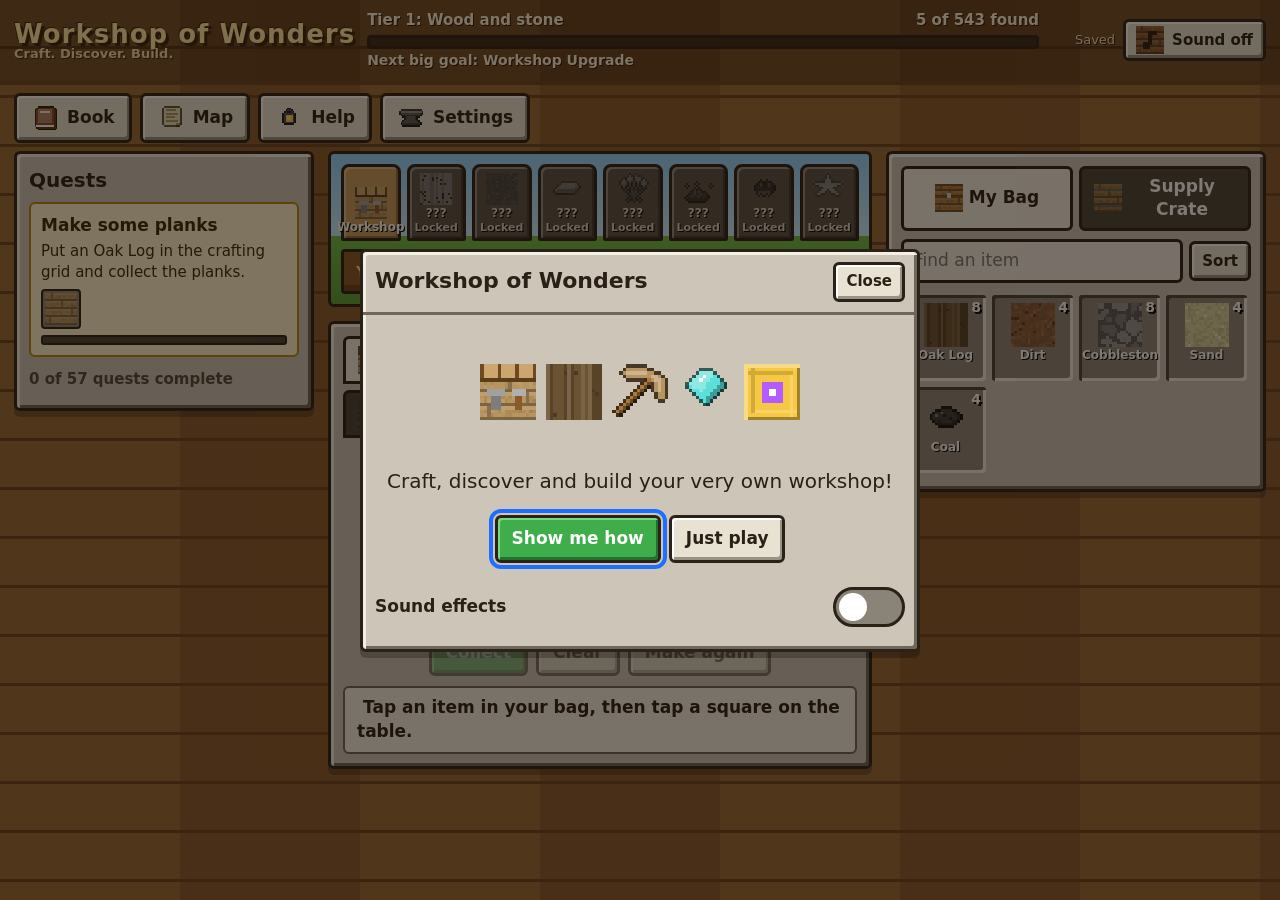
==== docs/index.html @ 0dca927c "Bump version once per push instead of per change Fold the unpushed 1.3.0 into 1.2.0 so both Jump Man" ====
<!doctype html>
<html lang="en">
<head>
<meta charset="utf-8">
<meta name="viewport" content="width=device-width, initial-scale=1, viewport-fit=cover">
<meta name="description" content="Workshop of Wonders: a crafting and discovery game for young builders.">
<title>Workshop of Wonders</title>
<link rel="icon" href="data:image/svg+xml,%3Csvg xmlns='http://www.w3.org/2000/svg' viewBox='0 0 100 100'%3E%3Ctext y='.9em' font-size='90'%3E%F0%9F%9B%A0%EF%B8%8F%3C/text%3E%3C/svg%3E">
<style>
/* Workshop of Wonders - styles. Tokens on :root, dark values for the night workshop. */
:root {
  color-scheme: light;
  --wall: #9a6a38; --wall-2: #8a5c2e; --wall-line: #6e4520;
  --panel: #cdc6b8; --panel-hi: #f4efe4; --panel-lo: #6e675a; --edge: #2a2118;
  --slot: #8e877a; --slot-dark: #4a443a; --slot-light: #f2ede2;
  --ink: #2a2016; --ink-soft: #55473a; --ink-invert: #fffaf0;
  --gold: #ffcf3a; --gold-dk: #b8860b; --green: #3fae4a; --green-dk: #23722b; --red: #c8402f; --blue: #3a7ad8;
  --paper: #f6e8c6; --paper-ink: #3a2a18; --shade: rgba(20, 12, 4, 0.55);
  --focus: #1e6fff;
  --cell: 64px; --gap: 6px;
  --font: "Trebuchet MS", "Verdana", "Segoe UI", system-ui, sans-serif;
}
@media (prefers-color-scheme: dark) {
  :root:not([data-theme="light"]) {
    color-scheme: dark;
    --wall: #3b2a1c; --wall-2: #33241a; --wall-line: #1f150c;
    --panel: #4a4652; --panel-hi: #6c6878; --panel-lo: #24212a; --edge: #0d0b10;
    --slot: #35323c; --slot-dark: #18161c; --slot-light: #5c5866;
    --ink: #f4ecdc; --ink-soft: #cfc4b0; --ink-invert: #1c1610;
    --paper: #2f2a36; --paper-ink: #f2e6c8; --shade: rgba(0, 0, 0, 0.7);
    --focus: #7ab4ff;
  }
}
:root[data-theme="dark"] {
  color-scheme: dark;
  --wall: #3b2a1c; --wall-2: #33241a; --wall-line: #1f150c;
  --panel: #4a4652; --panel-hi: #6c6878; --panel-lo: #24212a; --edge: #0d0b10;
  --slot: #35323c; --slot-dark: #18161c; --slot-light: #5c5866;
  --ink: #f4ecdc; --ink-soft: #cfc4b0; --ink-invert: #1c1610;
  --paper: #2f2a36; --paper-ink: #f2e6c8; --shade: rgba(0, 0, 0, 0.7);
  --focus: #7ab4ff;
}
:root { box-sizing: border-box; padding-top: env(safe-area-inset-top, 0px); padding-bottom: env(safe-area-inset-bottom, 0px); }
html { scroll-padding-top: env(safe-area-inset-top, 0px); }
*, *::before, *::after { box-sizing: inherit; }
html, body { margin: 0; min-height: 100%; }
body {
  font-family: var(--font); font-size: 17px; line-height: 1.4; color: var(--ink);
  background-color: var(--wall);
  background-image: repeating-linear-gradient(180deg, transparent 0 46px, var(--wall-line) 46px 49px),
    repeating-linear-gradient(90deg, var(--wall) 0 180px, var(--wall-2) 180px 360px);
  -webkit-tap-highlight-color: transparent;
}
img.px, .px img { image-rendering: pixelated; image-rendering: crisp-edges; }
button { font: inherit; color: inherit; }
:focus-visible { outline: 4px solid var(--focus); outline-offset: 2px; }
.sr { position: absolute; width: 1px; height: 1px; overflow: hidden; clip: rect(0 0 0 0); white-space: nowrap; }
[hidden] { display: none !important; }

/* ---------- chunky panels and buttons ---------- */
.panel {
  background: var(--panel); border: 3px solid var(--edge); border-radius: 6px;
  box-shadow: inset 3px 3px 0 var(--panel-hi), inset -3px -3px 0 var(--panel-lo), 0 6px 0 rgba(0, 0, 0, 0.25);
  padding: 12px;
}
.btn {
  appearance: none; border: 3px solid var(--edge); border-radius: 6px; background: #e8e2d2; color: #2a2016;
  padding: 8px 14px; min-height: 48px; min-width: 48px; font-weight: 700; cursor: pointer;
  box-shadow: inset 2px 2px 0 #fff, inset -2px -3px 0 #9a9284; display: inline-flex; align-items: center; justify-content: center; gap: 8px;
  touch-action: manipulation;
}
.btn:active { transform: translateY(2px); box-shadow: inset 2px 2px 0 #9a9284; }
.btn:disabled { opacity: 0.5; cursor: not-allowed; }
.btn.go { background: var(--green); color: #fff; box-shadow: inset 2px 2px 0 #7ad883, inset -2px -3px 0 var(--green-dk); }
.btn.gold { background: var(--gold); color: #3a2a08; box-shadow: inset 2px 2px 0 #fff0a8, inset -2px -3px 0 var(--gold-dk); }
.btn.danger { background: var(--red); color: #fff; box-shadow: inset 2px 2px 0 #f08a7a, inset -2px -3px 0 #7a2014; }
.btn.small { min-height: 40px; padding: 4px 10px; font-size: 15px; }
.btn img { width: 28px; height: 28px; }
.chip { display: inline-flex; align-items: center; gap: 6px; padding: 2px 10px; border-radius: 999px; font-size: 14px; font-weight: 700; border: 2px solid var(--edge); background: var(--panel-hi); color: var(--ink); }
.chip.orig { background: #f0d8ff; color: #3a1458; }
.chip.van { background: #d8f0d8; color: #143a14; }

/* ---------- top bar ---------- */
.topbar {
  display: grid; grid-template-columns: auto 1fr auto; gap: 12px; align-items: center;
  padding: 10px 14px; background: rgba(0, 0, 0, 0.28); border-bottom: 4px solid var(--wall-line);
}
.title { margin: 0; font-size: 26px; line-height: 1; font-weight: 900; letter-spacing: 1px; color: #ffe9a8; text-shadow: 3px 3px 0 #3a2208, -1px -1px 0 #3a2208; white-space: nowrap; }
.title small { display: block; font-size: 13px; letter-spacing: 0; color: #f4dcb0; text-shadow: 1px 1px 0 #3a2208; font-weight: 700; }
.progress { min-width: 0; color: #fff4dc; }
.progress .row { display: flex; gap: 8px; align-items: center; font-weight: 700; font-size: 15px; text-shadow: 1px 1px 0 #2a1608; }
.progress .row span { overflow: hidden; text-overflow: ellipsis; white-space: nowrap; }
.bar { height: 14px; border: 3px solid var(--edge); background: #3a2a1a; border-radius: 4px; overflow: hidden; margin-top: 4px; }
.bar > i { display: block; height: 100%; background: linear-gradient(180deg, #ffe58a, var(--gold) 60%, var(--gold-dk)); transition: width 0.4s; }
.tools { display: flex; gap: 8px; align-items: center; }
.save { font-size: 13px; color: #f4e4c4; min-width: 64px; text-align: right; text-shadow: 1px 1px 0 #2a1608; }
.modeswitch { display: flex; border: 3px solid var(--edge); border-radius: 6px; overflow: hidden; }
.modeswitch button { border: 0; padding: 6px 10px; min-height: 42px; background: #e8e2d2; color: #2a2016; font-weight: 700; cursor: pointer; }
.modeswitch button[aria-pressed="true"] { background: var(--gold); }

/* dock: main navigation, top on desktop, bottom on phones */
.dock { display: flex; gap: 8px; padding: 8px 14px; flex-wrap: wrap; }
.dock .btn { flex: 0 0 auto; }
.dock .btn .badge { background: var(--red); color: #fff; border-radius: 999px; padding: 0 7px; font-size: 13px; }
.dock .only-narrow { display: none; }

/* ---------- layout ---------- */
.layout { display: grid; grid-template-columns: 300px minmax(0, 1fr) 380px; gap: 14px; padding: 0 14px 18px; align-items: start; max-width: 1500px; margin: 0 auto; }
.col { min-width: 0; }

/* ---------- workshop strip ---------- */
.workshop { padding: 10px; margin-bottom: 14px; background: linear-gradient(180deg, #8fd3ff 0%, #c8ecff 55%, #6fbf4a 55%, #5aa03a 100%); border: 3px solid var(--edge); border-radius: 6px; position: relative; overflow: hidden; }
:root[data-theme="dark"] .workshop { background: linear-gradient(180deg, #1a2550 0%, #2a3a70 55%, #2a5a2a 55%, #1e4a1e 100%); }
@media (prefers-color-scheme: dark) { :root:not([data-theme="light"]) .workshop { background: linear-gradient(180deg, #1a2550 0%, #2a3a70 55%, #2a5a2a 55%, #1e4a1e 100%); } }
.doors { display: grid; grid-template-columns: repeat(8, minmax(0, 1fr)); gap: 6px; }
.door { appearance: none; border: 3px solid var(--edge); border-radius: 8px 8px 2px 2px; padding: 6px 2px 4px; min-height: 76px; cursor: pointer; display: flex; flex-direction: column; align-items: center; justify-content: flex-end; gap: 2px; color: #fff; font-weight: 700; font-size: 12px; line-height: 1.1; text-align: center; text-shadow: 1px 1px 0 #000; box-shadow: inset 2px 2px 0 rgba(255, 255, 255, 0.35), inset -2px -2px 0 rgba(0, 0, 0, 0.3); }
.door img { width: 32px; height: 32px; }
.door.locked { background: #5a5048 !important; color: #d8d0c4; }
.door.locked img { filter: grayscale(1) brightness(0.6) opacity(0.7); }
.door .lock { font-size: 11px; }
.shelf { margin-top: 8px; display: flex; gap: 4px; flex-wrap: wrap; min-height: 40px; align-items: flex-end; padding: 4px 6px; background: #8a5a2a; border: 3px solid var(--edge); border-radius: 4px; box-shadow: inset 0 -6px 0 #6e4520; }
.shelf img { width: 36px; height: 36px; }
.shelf .empty { color: #f4dcb0; font-size: 14px; font-weight: 700; padding: 6px; }

/* ---------- bench (crafting) ---------- */
.tabs { display: flex; gap: 6px; flex-wrap: wrap; margin-bottom: 10px; }
.tab { appearance: none; display: inline-flex; align-items: center; gap: 6px; border: 3px solid var(--edge); border-radius: 6px 6px 0 0; background: var(--slot); color: var(--ink-invert); padding: 6px 12px; min-height: 48px; font-weight: 700; cursor: pointer; }
.tab img { width: 28px; height: 28px; }
.tab { background: var(--slot-dark); color: #fff; }
.tab[aria-selected="true"] { background: var(--panel-hi); color: var(--ink); }
.tab.locked img { filter: grayscale(1) opacity(0.5); }
.bench { position: relative; }
.craftrow { display: flex; align-items: center; justify-content: center; gap: 18px; flex-wrap: wrap; padding: 6px 0; }
.grid { display: grid; gap: var(--gap); }
.grid.s2 { grid-template-columns: repeat(2, var(--cell)); }
.grid.s3 { grid-template-columns: repeat(3, var(--cell)); }
.slot {
  appearance: none; position: relative; width: var(--cell); height: var(--cell); padding: 0; border: 0; border-radius: 3px; cursor: pointer;
  background: var(--slot); box-shadow: inset 3px 3px 0 var(--slot-dark), inset -3px -3px 0 var(--slot-light);
  display: flex; align-items: center; justify-content: center; touch-action: none; user-select: none; -webkit-user-select: none;
}
.slot img { width: 70%; height: 70%; pointer-events: none; }
.slot.drop-target, .slot.ready { outline: 4px dashed var(--gold); outline-offset: -4px; }
.slot.pop img { animation: pop 0.22s ease-out; }
.items .slot.pop { animation: pop 0.3s ease-out; outline: 3px solid var(--green); outline-offset: -3px; }
.slot .lbl { position: absolute; bottom: 2px; left: 0; right: 0; text-align: center; font-size: 11px; font-weight: 700; color: #fff; text-shadow: 1px 1px 0 #000; pointer-events: none; }
.arrow { font-size: 40px; font-weight: 900; color: var(--ink-soft); line-height: 1; }
.arrow.lit { color: var(--green); animation: nudge 0.8s ease-in-out infinite; }
.outwrap { display: flex; flex-direction: column; align-items: center; gap: 6px; }
.output { --cell: 88px; }
.output.ready { background: #e8ffe0; box-shadow: inset 3px 3px 0 var(--green-dk), inset -3px -3px 0 #b8f0b0; outline: 4px solid var(--green); outline-offset: 0; }
.output .qty, .slot .qty { position: absolute; right: 4px; bottom: 2px; font-weight: 900; font-size: 15px; color: #fff; text-shadow: 2px 2px 0 #000; pointer-events: none; }
.outname { font-weight: 700; text-align: center; max-width: 160px; min-height: 1.4em; }
.benchbtns { display: flex; gap: 8px; justify-content: center; flex-wrap: wrap; margin-top: 10px; }
.feedback { min-height: 3em; margin: 10px 0 0; padding: 8px 12px; border-radius: 6px; background: var(--panel-hi); border: 2px solid var(--panel-lo); font-weight: 700; display: flex; gap: 10px; align-items: center; justify-content: space-between; flex-wrap: wrap; }
.feedback.good { background: #e0f8d8; color: #143a14; border-color: var(--green); }
.feedback.warn { background: #fff4d0; color: #4a3200; border-color: var(--gold-dk); }
.feedback .fbtext::before { content: attr(data-mark); margin-right: 6px; }
.holding { display: flex; align-items: center; gap: 8px; margin-top: 10px; padding: 6px 10px; border-radius: 6px; border: 3px dashed var(--gold-dk); background: #fff6d0; color: #3a2a08; font-weight: 700; }
.holding img { width: 36px; height: 36px; }
.holding .grow { flex: 1; }
.stationrow { display: flex; align-items: center; justify-content: center; gap: 14px; flex-wrap: wrap; }
.stationrow .slotbox { display: flex; flex-direction: column; align-items: center; gap: 4px; font-size: 14px; font-weight: 700; }
.flame { width: 40px; height: 40px; position: relative; }
.flame i { position: absolute; inset: 6px; background: linear-gradient(0deg, #ff6a00, #ffd34a); clip-path: polygon(50% 0, 80% 40%, 100% 100%, 0 100%, 20% 40%); opacity: 0.25; }
.flame.on i { opacity: 1; animation: flicker 0.5s infinite alternate; }
.heat { font-size: 13px; font-weight: 700; color: var(--ink-soft); }
.locknote { text-align: center; padding: 24px 12px; font-weight: 700; }
.locknote img { width: 64px; height: 64px; filter: grayscale(1) opacity(0.5); display: block; margin: 0 auto 10px; }

/* ---------- bag / supply ---------- */
.bagtabs { display: flex; gap: 6px; margin-bottom: 8px; }
.bagtabs .tab { flex: 1; justify-content: center; border-radius: 6px; }
.bagtools { display: flex; gap: 6px; margin-bottom: 8px; align-items: center; flex-wrap: wrap; }
.search { flex: 1; min-width: 120px; min-height: 44px; border: 3px solid var(--edge); border-radius: 6px; padding: 6px 10px; font: inherit; background: var(--slot-light); color: #2a2016; }
.amount { display: flex; border: 3px solid var(--edge); border-radius: 6px; overflow: hidden; }
.amount button { border: 0; min-width: 44px; min-height: 40px; background: #e8e2d2; color: #2a2016; font-weight: 800; cursor: pointer; }
.amount button[aria-pressed="true"] { background: var(--gold); }
.items { display: grid; grid-template-columns: repeat(auto-fill, minmax(78px, 1fr)); gap: 6px; max-height: 62vh; overflow-y: auto; padding: 4px; overscroll-behavior: contain; }
.items .slot { width: 100%; height: 86px; touch-action: pan-y; flex-direction: column; justify-content: flex-start; padding-top: 8px; gap: 2px; }
.items .slot img { width: 44px; height: 44px; flex: 0 0 auto; }
.items .slot .lbl { position: static; font-size: 12px; line-height: 1.1; padding: 0 3px; max-width: 100%; overflow: hidden; display: -webkit-box; -webkit-line-clamp: 2; -webkit-box-orient: vertical; color: #fff; }
.items .slot .qty { top: 3px; bottom: auto; right: 5px; font-size: 14px; }
.items .slot.selected { outline: 4px solid var(--gold); outline-offset: -2px; background: #fff3c0; }
.items .slot.crate { background: #b8905a; box-shadow: inset 3px 3px 0 #6e4a22, inset -3px -3px 0 #e0c08a; }
.items .slot.crate .plus { position: absolute; top: 2px; right: 4px; font-weight: 900; font-size: 13px; color: #fff; text-shadow: 1px 1px 0 #000; }
.groupname { grid-column: 1 / -1; font-weight: 800; font-size: 14px; color: var(--ink-soft); margin-top: 6px; }
.empty-msg { grid-column: 1 / -1; padding: 16px; text-align: center; font-weight: 700; color: var(--ink-soft); }

/* ---------- quests ---------- */
.quests h2, .panel h2 { margin: 0 0 8px; font-size: 20px; }
.qcard { padding: 10px; border-radius: 6px; background: var(--panel-hi); border: 2px solid var(--panel-lo); margin-bottom: 8px; }
.qcard.main { border-color: var(--gold-dk); background: #fff4d0; color: #3a2a08; }
.qcard h3 { margin: 0 0 4px; font-size: 17px; display: flex; gap: 6px; align-items: center; }
.qcard p { margin: 0 0 6px; font-size: 15px; }
.qtargets { display: flex; gap: 4px; flex-wrap: wrap; }
.qtarget { appearance: none; border: 2px solid var(--edge); border-radius: 4px; background: var(--slot); padding: 2px; width: 40px; height: 40px; position: relative; cursor: pointer; }
.qtarget img { width: 100%; height: 100%; }
.qtarget.done { background: var(--green); }
.qtarget.done::after { content: "\2713"; position: absolute; right: -4px; top: -8px; font-weight: 900; color: #fff; background: var(--green-dk); border-radius: 999px; width: 18px; height: 18px; font-size: 12px; line-height: 18px; text-align: center; }
.qtarget.unknown img { filter: brightness(0) opacity(0.4); }
.qbar { height: 10px; border: 2px solid var(--edge); border-radius: 3px; background: var(--slot-dark); overflow: hidden; margin-top: 6px; }
.qbar i { display: block; height: 100%; background: var(--green); }
.qsection { font-weight: 800; margin: 12px 0 6px; font-size: 15px; color: var(--ink-soft); }

/* ---------- overlays ---------- */
.overlay { position: fixed; inset: 0; background: var(--shade); display: flex; align-items: center; justify-content: center; padding: max(12px, env(safe-area-inset-top, 0px)) 12px max(12px, env(safe-area-inset-bottom, 0px)); z-index: 50; }
.dialog { width: min(980px, 100%); max-height: 100%; display: flex; flex-direction: column; padding: 0; overflow: hidden; }
.dialog.narrow { width: min(560px, 100%); }
.dialog header { display: flex; align-items: center; gap: 10px; padding: 10px 12px; border-bottom: 3px solid var(--panel-lo); }
.dialog header h2 { margin: 0; flex: 1; font-size: 22px; }
.dialog .body { padding: 12px; overflow-y: auto; overscroll-behavior: contain; }
.book .body { background: var(--paper); color: var(--paper-ink); }
.filters { display: flex; gap: 6px; flex-wrap: wrap; margin: 8px 0; }
.filters button { border: 2px solid var(--edge); border-radius: 999px; padding: 4px 12px; min-height: 40px; background: var(--panel-hi); color: var(--ink); font-weight: 700; cursor: pointer; }
.filters button[aria-pressed="true"] { background: var(--gold); color: #3a2a08; }
.stats { display: flex; gap: 8px; flex-wrap: wrap; font-weight: 700; }
.cat { display: grid; grid-template-columns: repeat(auto-fill, minmax(88px, 1fr)); gap: 8px; }
.entry { appearance: none; border: 2px solid rgba(0, 0, 0, 0.25); border-radius: 6px; background: rgba(255, 255, 255, 0.45); color: inherit; padding: 6px 4px; min-height: 96px; display: flex; flex-direction: column; align-items: center; gap: 4px; font-size: 13px; font-weight: 700; text-align: center; cursor: pointer; line-height: 1.15; }
.entry img { width: 44px; height: 44px; }
.entry.mystery img { filter: brightness(0) opacity(0.55); }
.entry.mystery { background: rgba(0, 0, 0, 0.06); }
.detail { display: grid; grid-template-columns: 120px 1fr; gap: 16px; align-items: start; }
.detail .big { width: 112px; height: 112px; background: var(--slot); border-radius: 6px; box-shadow: inset 3px 3px 0 var(--slot-dark), inset -3px -3px 0 var(--slot-light); display: flex; align-items: center; justify-content: center; }
.detail .big img { width: 88px; height: 88px; }
.detail .big.mystery img { filter: brightness(0) opacity(0.55); }
.detail h3 { margin: 0 0 6px; font-size: 24px; }
.recipebox { display: flex; gap: 14px; align-items: center; flex-wrap: wrap; margin: 10px 0; padding: 10px; border-radius: 6px; background: rgba(0, 0, 0, 0.06); }
.mini { --cell: 40px; }
.mini .slot { cursor: default; }
.mini .slot img { width: 80%; height: 80%; }
.uses { display: flex; gap: 6px; flex-wrap: wrap; }
.uses button { appearance: none; border: 2px solid rgba(0, 0, 0, 0.25); border-radius: 6px; background: rgba(255, 255, 255, 0.5); padding: 4px 8px 4px 4px; display: inline-flex; gap: 4px; align-items: center; font-weight: 700; font-size: 14px; cursor: pointer; color: inherit; min-height: 40px; }
.uses img { width: 28px; height: 28px; }
.hintbox { margin-top: 10px; padding: 10px; border: 3px dashed var(--gold-dk); border-radius: 6px; }
.hintbox ol { margin: 6px 0; padding-left: 22px; }
.biomes { display: grid; grid-template-columns: repeat(auto-fill, minmax(220px, 1fr)); gap: 10px; }
.biome { border: 3px solid var(--edge); border-radius: 8px; padding: 10px; color: #fff; text-shadow: 1px 1px 0 #000; }
.biome.locked { background: #5a5048 !important; }
.biome h3 { margin: 0 0 4px; display: flex; gap: 8px; align-items: center; }
.biome img { width: 32px; height: 32px; }
.biome .res { display: flex; gap: 2px; flex-wrap: wrap; margin-top: 6px; }
.biome .res img { width: 26px; height: 26px; }
.biome.locked .res img { filter: brightness(0) opacity(0.5); }
.setrow { display: flex; align-items: center; justify-content: space-between; gap: 12px; padding: 10px 0; border-bottom: 2px solid var(--panel-lo); }
.setrow:last-child { border-bottom: 0; }
.switch { appearance: none; width: 72px; height: 40px; border-radius: 999px; border: 3px solid var(--edge); background: #8a8478; position: relative; cursor: pointer; flex: 0 0 auto; }
.switch::after { content: ""; position: absolute; top: 3px; left: 3px; width: 28px; height: 28px; border-radius: 999px; background: #fff; transition: left 0.15s; }
.switch[aria-checked="true"] { background: var(--green); }
.switch[aria-checked="true"]::after { left: 35px; }
.help h3 { margin: 16px 0 4px; }
.help p, .help li { max-width: 70ch; }
.tut { text-align: center; }
.tut .pic { display: flex; justify-content: center; align-items: center; gap: 10px; min-height: 110px; margin: 10px 0; flex-wrap: wrap; }
.tut .pic img { width: 56px; height: 56px; }
.tut .dots { display: flex; gap: 6px; justify-content: center; margin: 10px 0; }
.tut .dots i { width: 12px; height: 12px; border-radius: 999px; background: var(--panel-lo); }
.tut .dots i.on { background: var(--gold); }

/* ---------- celebration ---------- */
.celebrate { position: fixed; inset: 0; z-index: 70; display: flex; align-items: center; justify-content: center; background: var(--shade); padding: 16px; }
.celebrate .card { position: relative; text-align: center; width: min(440px, 100%); padding: 22px 18px 18px; animation: rise 0.35s ease-out; }
.celebrate .rays { position: absolute; left: 50%; top: 86px; width: 260px; height: 260px; margin: -130px 0 0 -130px; background: repeating-conic-gradient(rgba(255, 207, 58, 0.55) 0 10deg, transparent 10deg 20deg); border-radius: 50%; animation: spin 8s linear infinite; pointer-events: none; }
.celebrate .icon { position: relative; width: 128px; height: 128px; margin: 0 auto 10px; }
.celebrate .icon img { width: 100%; height: 100%; animation: pop 0.5s ease-out; }
.celebrate h2 { margin: 6px 0; font-size: 28px; position: relative; }
.celebrate .kicker { font-weight: 800; color: var(--gold-dk); position: relative; }
.celebrate p { position: relative; }
.confetti { position: fixed; inset: 0; pointer-events: none; z-index: 80; overflow: hidden; }
.confetti i { position: absolute; top: -12px; width: 10px; height: 10px; animation: fall 1.6s linear forwards; }
.toast { position: fixed; left: 50%; bottom: calc(18px + env(safe-area-inset-bottom, 0px)); transform: translateX(-50%); z-index: 90; background: #2a2016; color: #fff8e0; padding: 10px 16px; border-radius: 8px; border: 3px solid var(--gold); font-weight: 700; max-width: calc(100% - 24px); }
.floater { position: fixed; z-index: 95; font-weight: 900; color: #fff; text-shadow: 2px 2px 0 #000; pointer-events: none; animation: floatup 0.8s ease-out forwards; }
.ghost { position: fixed; z-index: 100; width: 56px; height: 56px; pointer-events: none; transform: translate(-50%, -50%); filter: drop-shadow(3px 4px 0 rgba(0, 0, 0, 0.4)); }
.ghost img { width: 100%; height: 100%; }
.dragging, .dragging * { cursor: grabbing !important; user-select: none; -webkit-user-select: none; }
.banner { margin: 0 14px 10px; padding: 8px 12px; border-radius: 6px; background: #f0d8ff; color: #3a1458; border: 3px solid #6a2a98; font-weight: 700; }

@keyframes pop { 0% { transform: scale(0.4); } 70% { transform: scale(1.15); } 100% { transform: scale(1); } }
@keyframes nudge { 50% { transform: translateX(5px); } }
@keyframes flicker { from { transform: scaleY(0.9); } to { transform: scaleY(1.08); } }
@keyframes rise { from { transform: translateY(24px); opacity: 0; } to { transform: none; opacity: 1; } }
@keyframes spin { to { transform: rotate(360deg); } }
@keyframes fall { to { transform: translateY(105vh) rotate(540deg); } }
@keyframes floatup { from { opacity: 1; transform: translateY(0); } to { opacity: 0; transform: translateY(-40px); } }
@keyframes shake { 25% { transform: translateX(-5px); } 75% { transform: translateX(5px); } }
.shake { animation: shake 0.25s 2; }

:root.reduce-motion *, :root.reduce-motion *::before, :root.reduce-motion *::after { animation: none !important; transition: none !important; }
@media (prefers-reduced-motion: reduce) {
  :root:not(.full-motion) *, :root:not(.full-motion) *::before, :root:not(.full-motion) *::after { animation: none !important; transition: none !important; }
}

/* ---------- responsive ---------- */
@media (min-width: 1181px) { :root { --cell: 76px; } .output { --cell: 100px; } }
@media (max-width: 1180px) {
  .layout { grid-template-columns: minmax(0, 1fr) 360px; }
  .layout .questcol { display: none; }
  .dock .only-narrow { display: inline-flex; }
}
@media (max-width: 800px) {
  .layout { grid-template-columns: minmax(0, 1fr); padding: 0 10px 96px; gap: 10px; }
  .layout > .col { display: contents; }
  .layout > .col.questcol { display: none; }
  .layout .bench { order: 1; }
  .layout [data-drop="bag"] { order: 2; }
  .layout .workshop { order: 3; margin-bottom: 0; }
  .tabs { flex-wrap: nowrap; gap: 4px; }
  .tab { flex: 1 1 0; min-width: 0; flex-direction: column; gap: 2px; padding: 4px 2px; font-size: 13px; border-radius: 6px; }
  .progress .row:last-child { display: none; }
  .bench { padding: 8px; }
  .tabs { margin-bottom: 6px; }
  .craftrow { padding: 2px 0; flex-wrap: nowrap; gap: 10px; }
  .outname { max-width: 96px; font-size: 14px; line-height: 1.2; }
  .benchbtns { flex-wrap: nowrap; }
  .benchbtns .btn { flex: 1 1 0; min-width: 0; }
  .benchbtns { margin-top: 6px; gap: 6px; }
  .benchbtns .btn { min-height: 44px; padding: 4px 10px; font-size: 15px; }
  .feedback { min-height: 0; margin-top: 6px; padding: 6px 10px; font-size: 15px; }
  .holding { margin-top: 6px; padding: 4px 8px; font-size: 15px; gap: 6px; }
  .holding img { width: 30px; height: 30px; }
  .holding .hint { display: none; }
  .holding .btn { min-height: 40px; padding: 2px 8px; }
  .toast { bottom: calc(72px + env(safe-area-inset-bottom, 0px)); }
  [data-drop="bag"] { padding: 8px; }
  .bagtabs { margin-bottom: 6px; }
  .bagtabs .tab { flex-direction: row; min-height: 44px; font-size: 15px; }
  .bagtools { margin-bottom: 6px; }
  .bagtools .search, .bagtools .btn, .amount button { min-height: 40px; }
  .items { grid-auto-flow: column; grid-template-columns: none; grid-template-rows: repeat(2, 86px); grid-auto-columns: 80px; overflow-x: auto; overflow-y: hidden; max-height: none; scroll-snap-type: x proximity; }
  .items .slot { touch-action: pan-x; scroll-snap-align: start; }
  .items .groupname, .items .empty-msg { display: none; }
  .items .empty-msg:only-child { display: block; grid-row: 1 / -1; width: 280px; }
  .topbar { grid-template-columns: 1fr auto; padding: 8px 10px; }
  .topbar .progress { grid-column: 1 / -1; grid-row: 2; }
  .title { font-size: 20px; white-space: normal; min-width: 0; }
  .topbar > * { min-width: 0; }
  .save { display: none; }
  .dock { position: fixed; left: 0; right: 0; bottom: 0; z-index: 40; padding: 8px 8px calc(8px + env(safe-area-inset-bottom, 0px)); background: var(--wall-line); border-top: 3px solid var(--edge); flex-wrap: nowrap; justify-content: space-around; }
  .dock { padding: 5px 6px calc(5px + env(safe-area-inset-bottom, 0px)); gap: 5px; }
  .dock .btn { flex: 1 1 0; min-width: 0; padding: 2px; font-size: 12px; flex-direction: column; gap: 0; min-height: 50px; border-width: 2px; }
  .dock .btn img { width: 22px; height: 22px; }
  .dock .btn .badge { position: absolute; transform: translate(14px, -14px); font-size: 11px; }
  .topbar { gap: 4px 8px; padding: 6px 10px; }
  .title { font-size: 19px; }
  .progress .row { font-size: 14px; }
  .bar { height: 10px; border-width: 2px; margin-top: 2px; }
  .doors { grid-template-columns: repeat(4, minmax(0, 1fr)); }
  .detail { grid-template-columns: 1fr; }
  .detail .big { margin: 0 auto; }
  .banner { margin: 0 10px 10px; }
}
@media (max-width: 800px) and (max-height: 800px) {
  .items { grid-template-rows: 86px; }
}
@media (max-width: 420px) {
  :root { --cell: 64px; }
  .title small { display: none; }
  #soundLabel { position: absolute; width: 1px; height: 1px; overflow: hidden; clip: rect(0 0 0 0); }
  .craftrow { gap: 10px; }
  .output { --cell: 76px; }
  .arrow { font-size: 30px; }
  .tab { padding: 4px 8px; font-size: 14px; }
  .tab img { width: 22px; height: 22px; }
  .dialog header h2 { font-size: 19px; }
}
@media (max-width: 350px) { :root { --cell: 56px; } }

</style>
</head>
<body>
<header class="topbar">
  <h1 class="title">Workshop of Wonders<small>Craft. Discover. Build.</small></h1>
  <div class="progress" id="progress" aria-live="polite"></div>
  <div class="tools">
    <div class="modeswitch" id="modeSwitch" role="group" aria-label="Game mode" hidden></div>
    <span class="save" id="saveStatus" aria-live="polite"></span>
    <button class="btn small" id="soundBtn" data-icon="note_block" aria-pressed="false"><span id="soundLabel">Sound off</span></button>
  </div>
</header>
<nav class="dock" aria-label="Main">
  <button class="btn only-narrow" id="btnQuests" data-icon="writable_book">Quests <span class="badge" id="questBadge"></span></button>
  <button class="btn" id="btnBook" data-icon="book">Book</button>
  <button class="btn" id="btnMap" data-icon="map">Map</button>
  <button class="btn" id="btnHelp" data-icon="lantern">Help</button>
  <button class="btn" id="btnSettings" data-icon="anvil">Settings</button>
</nav>
<p class="banner" id="banner" hidden>Creative Sandbox: every item is free in the Supply Crate. Your adventure is saved separately.</p>
<main class="layout">
  <aside class="col questcol">
    <section class="panel quests" aria-labelledby="qTitle">
      <h2 id="qTitle">Quests</h2>
      <div id="questList"></div>
    </section>
  </aside>
  <div class="col">
    <section class="workshop" aria-label="Your workshop">
      <div class="doors" id="doors"></div>
      <div class="shelf" id="shelf" aria-label="Workshop shelf"></div>
    </section>
    <section class="panel bench" aria-label="Crafting bench">
      <div class="tabs" id="benchTabs" role="tablist" aria-label="Stations"></div>
      <div id="benchBody"></div>
      <div class="holding" id="holding" hidden></div>
      <div class="feedback" id="feedback" aria-live="polite"></div>
    </section>
  </div>
  <aside class="col">
    <section class="panel" aria-label="Bag and supplies" data-drop="bag">
      <div class="bagtabs" id="bagTabs" role="tablist"></div>
      <div class="bagtools" id="bagTools"></div>
      <div class="items" id="items"></div>
    </section>
  </aside>
</main>
<noscript><p class="panel" style="margin:14px">Workshop of Wonders needs JavaScript turned on.</p></noscript>
<script>
/* ---- icons.js ---- */
/* Workshop of Wonders - procedural pixel-art icons.
   Every icon is generated from code: 16x16 templates (letters = palette slots)
   or procedural block textures. No external image files are used. */
(function (W) {
  'use strict';

  // ---------- colour helpers ----------
  function hexToRgb(hex) {
    var h = hex.replace('#', '');
    if (h.length === 3) h = h[0] + h[0] + h[1] + h[1] + h[2] + h[2];
    var n = parseInt(h.slice(0, 6), 16);
    var a = h.length === 8 ? parseInt(h.slice(6, 8), 16) : 255;
    return [(n >> 16) & 255, (n >> 8) & 255, n & 255, a];
  }
  function rgbToHex(c) {
    var s = '#' + [0, 1, 2].map(function (i) { return ('0' + Math.max(0, Math.min(255, Math.round(c[i]))).toString(16)).slice(-2); }).join('');
    if (c[3] !== undefined && c[3] < 255) s += ('0' + Math.round(c[3]).toString(16)).slice(-2);
    return s;
  }
  function shade(hex, f) {
    var c = hexToRgb(hex);
    var t = f < 0 ? 0 : 255, p = Math.abs(f);
    return rgbToHex([c[0] + (t - c[0]) * p, c[1] + (t - c[1]) * p, c[2] + (t - c[2]) * p, c[3]]);
  }
  function mix(h1, h2, t) {
    var a = hexToRgb(h1), b = hexToRgb(h2);
    return rgbToHex([a[0] + (b[0] - a[0]) * t, a[1] + (b[1] - a[1]) * t, a[2] + (b[2] - a[2]) * t]);
  }
  function hash(str) {
    var h = 2166136261;
    for (var i = 0; i < str.length; i++) { h ^= str.charCodeAt(i); h = Math.imul(h, 16777619); }
    return h >>> 0;
  }
  function rng(seed) {
    var a = seed >>> 0;
    return function () {
      a = (a + 0x6D2B79F5) >>> 0;
      var t = a;
      t = Math.imul(t ^ (t >>> 15), t | 1);
      t ^= t + Math.imul(t ^ (t >>> 7), t | 61);
      return ((t ^ (t >>> 14)) >>> 0) / 4294967296;
    };
  }

  // ---------- item templates (16x16). '.' = transparent ----------
  var T = {
    stick: [
      '................', '................', '................', '...........hh...',
      '..........hhH...', '.........hhH....', '........hhH.....', '.......hhH......',
      '......hhH.......', '.....hhH........', '....hhH.........', '...hhH..........',
      '...hH...........', '................', '................', '................'],
    rod: [
      '................', '................', '...........cc...', '..........caa...',
      '.........caab...', '........caab....', '.......caab.....', '......caab......',
      '.....caab.......', '....caab........', '...caab.........', '...aab..........',
      '...bb...........', '................', '................', '................'],
    pickaxe: [
      '................', '....aaaaaa......', '...accccccaa....', '....aaaaaaacca..',
      '..........hacca.', '.........hH.aca.', '........hH..aca.', '.......hH...aca.',
      '......hH.....aa.', '.....hH......aa.', '....hH..........', '...hH...........',
      '..hH............', '.hH.............', '................', '................'],
    axe: [
      '................', '.........aaa....', '.......acccahH..', '......acccchH...',
      '......accchH....', '.......aahH.....', '........hH......', '.......hH.......',
      '......hH........', '.....hH.........', '....hH..........', '...hH...........',
      '..hH............', '.hH.............', '................', '................'],
    shovel: [
      '................', '..........aaa...', '.........accca..', '........acccca..',
      '........accca...', '........hHaa....', '.......hH.......', '......hH........',
      '.....hH.........', '....hH..........', '...hH...........', '..hH............',
      '.hH.............', '................', '................', '................'],
    hoe: [
      '................', '.......aaaa.....', '......accchH....', '.......aahH.....',
      '........hH......', '.......hH.......', '......hH........', '.....hH.........',
      '....hH..........', '...hH...........', '..hH............', '.hH.............',
      '................', '................', '................', '................'],
    sword: [
      '................', '............aaa.', '...........acca.', '..........acca..',
      '.........acca...', '........acca....', '.......acca.....', '...x..acca......',
      '....xacca.......', '.....xxa........', '....hHxx........', '...hH...x.......',
      '..hH............', '.yy.............', '.yy.............', '................'],
    helmet: [
      '................', '................', '................', '....aaaaaaaa....',
      '...acccccccab...', '...acaaaaaaab...', '...ab......ab...', '...ab......ab...',
      '...bb......bb...', '................', '................', '................',
      '................', '................', '................', '................'],
    chestplate: [
      '................', '..aaaa....aaaa..', '..acaaaaaaaaab..', '..acaaaaaaaaab..',
      '...aacaaaaaab...', '....acaaaaab....', '....acaaaaab....', '....acaaaaab....',
      '....acaaaaab....', '....aaaaaaab....', '....bbbbbbbb....', '................',
      '................', '................', '................', '................'],
    leggings: [
      '................', '................', '...aaaaaaaaaa...', '...acccccccab...',
      '...acaaaaaaab...', '...acab..acab...', '...acab..acab...', '...acab..acab...',
      '...acab..acab...', '...acab..acab...', '...aaab..aaab...', '...bbbb..bbbb...',
      '................', '................', '................', '................'],
    boots: [
      '................', '................', '................', '................',
      '................', '................', '...aaa....aaa...', '...acb....acb...',
      '...acb....acb...', '..aacb...aacb...', '.aaaab..aaaab...', '.bbbbb..bbbbb...',
      '................', '................', '................', '................'],
    ingot: [
      '................', '................', '................', '................',
      '................', '.....acccccca...', '....acccccccab..', '...aaaaaaaaabb..',
      '..abbbbbbbbbb...', '..bbbbbbbbbb....', '................', '................',
      '................', '................', '................', '................'],
    nugget: [
      '................', '................', '................', '................',
      '................', '................', '.......ca.......', '......acca......',
      '.....aaccab.....', '......abbb......', '................', '................',
      '................', '................', '................', '................'],
    gem: [
      '................', '................', '......cccc......', '.....ccwcca.....',
      '....ccwccaaa....', '...cccccaaaab...', '...accccaaabb...', '....aacaaabb....',
      '.....aaaabb.....', '......aabb......', '.......ab.......', '................',
      '................', '................', '................', '................'],
    dust: [
      '................', '................', '................', '................',
      '................', '.......c........', '..c...........c.', '................',
      '......c.a.......', '.....acaca......', '....aacaacaa....', '...aacaacaaab...',
      '..abaabaababb...', '...bbbbbbbbb....', '................', '................'],
    chunk: [
      '................', '................', '................', '................',
      '......aaa.......', '....aaccaaa.....', '...accxccaab....', '...acccaxaab....',
      '..aaxcaaaabbb...', '..acaaabbxbb....', '...abbbbbbb.....', '....bbb.bb......',
      '................', '................', '................', '................'],
    orb: [
      '................', '................', '................', '................',
      '......aaaa......', '.....acccaa.....', '....accwcaab....', '....acccaaab....',
      '....aacaaabb....', '.....aaaabb.....', '......bbbb......', '................',
      '................', '................', '................', '................'],
    eye: [
      '................', '................', '................', '................',
      '......aaaa......', '.....acccaa.....', '....acxxxaab....', '....acxkxaab....',
      '....aaxxxabb....', '.....aaaabb.....', '......bbbb......', '................',
      '................', '................', '................', '................'],
    drop: [
      '................', '................', '.......a........', '.......a........',
      '......aca.......', '......aca.......', '.....acwaa......', '.....acaab......',
      '.....aaaab......', '......abb.......', '................', '................',
      '................', '................', '................', '................'],
    bucket: [
      '................', '................', '................', '...cccccccccc...',
      '..cxxxxxxxxxxc..', '..cbxxxxxxxxbc..', '...cbbbbbbbbc...', '...aaaaaaaaaa...',
      '...acaaaaaaab...', '....acaaaaab....', '....aaaaaaab....', '.....aaaaab.....',
      '.....bbbbbb.....', '................', '................', '................'],
    bottle: [
      '................', '......hhhh......', '......hHHh......', '.......cc.......',
      '.......cc.......', '......cxxc......', '.....cxxxxc.....', '....cxwxxxxc....',
      '....cxwxxxxc....', '....cxxxxxxc....', '....cxxxxxyc....', '.....cxxxyc.....',
      '......cccc......', '................', '................', '................'],
    dye: [
      '................', '................', '................', '................',
      '......aaaa......', '.....acccaa.....', '....accwcaab....', '....acccaaab....',
      '....aacaaabb....', '.....aaaabb.....', '......bbbb......', '................',
      '................', '................', '................', '................'],
    seeds: [
      '................', '................', '................', '................',
      '................', '.......ab.......', '...ab......ab...', '...bb.ab...bb...',
      '......bb........', '..ab......ab....', '..bb..ab..bb....', '......bb........',
      '................', '................', '................', '................'],
    wheat: [
      '................', '......c..c......', '.....aca.aca....', '...c.aca.aca.c..',
      '..aca.a...a.aca.', '..aca.x...x.aca.', '...a..x...x..a..', '...x...x.x...x..',
      '....x..x.x..x...', '.....x.xxx.x....', '......xxxxx.....', '.......xxx......',
      '......x.x.x.....', '.....x..x..x....', '................', '................'],
    reeds: [
      '................', '......x.........', '.....x.a..x.....', '.....a.a.x......',
      '.....a.c..a.....', '.....b.a..a.....', '.....a.a..c.....', '.....a.b..a.....',
      '.....c.a..b.....', '.....a.a..a.....', '.....a.c..a.....', '.....b.a..c.....',
      '.....a.a..a.....', '................', '................', '................'],
    loaf: [
      '................', '................', '................', '................',
      '................', '................', '.....aaaaaa.....', '...aacacacaaa...',
      '..accaaccaaccb..', '..aaaaaaaaaaab..', '...bbbbbbbbbb...', '................',
      '................', '................', '................', '................'],
    meat: [
      '................', '................', '................', '................',
      '......aaaa......', '....aaccaaa.....', '...acxxcaaab....', '..acccxxcaabb...',
      '..aacccxxaabb...', '...aaaccxxbb....', '....bbaaxbbb....', '.....bbbbbb.....',
      '................', '................', '................', '................'],
    fish: [
      '................', '................', '................', '................',
      '................', '.......aaaa.....', '.a...aaccccaa...', '.aa.acccccckca..',
      '.aaaaaaaaaaaaa..', '.aa.abbbbbbbb...', '.a...bbbbbbb....', '................',
      '................', '................', '................', '................'],
    fruit: [
      '................', '................', '.......h........', '.......hx.......',
      '.....aa.aa......', '....acwaaaa.....', '...accaaaaab....', '...acaaaaaab....',
      '...aaaaaaaab....', '...aaaaaaabb....', '....aaaaabb.....', '.....abbbb......',
      '................', '................', '................', '................'],
    carrot: [
      '................', '................', '...........xx...', '..........xxx...',
      '........aaxx....', '.......acaa.....', '......acab......', '.....acab.......',
      '....acab........', '...aab..........', '..ab............', '.b..............',
      '................', '................', '................', '................'],
    lump: [
      '................', '................', '................', '................',
      '................', '......aaaa......', '....aacaaaab....', '...acaaxaaaab...',
      '...aaaaaaxaab...', '....abaaaabb....', '.....bbbbbb.....', '................',
      '................', '................', '................', '................'],
    turnip: [
      '................', '................', '......x..x......', '.......xx.......',
      '......aaaa......', '.....acaaab.....', '....acaaaaab....', '....aaaaaaab....',
      '.....aaaaab.....', '......aabb......', '.......ab.......', '.......b........',
      '................', '................', '................', '................'],
    slice: [
      '................', '................', '................', '................',
      '................', '..xxxxxxxxxxxx..', '..yaaaakaaaaay..', '...yaakaaakay...',
      '....yaaaaaay....', '.....yaaaay.....', '......yyyy......', '................',
      '................', '................', '................', '................'],
    berries: [
      '................', '................', '.......x........', '......x.x.......',
      '.....x...x......', '....aa...aa.....', '...acab.acab....', '...aabb.aabb....',
      '....bb..xbb.....', '........x.......', '.......aa.......', '......acab......',
      '......aabb......', '.......bb.......', '................', '................'],
    cookie: [
      '................', '................', '................', '................',
      '.....aaaaaa.....', '....acaaxaaa....', '...aaxaaaaaab...', '...acaaaxaaab...',
      '...aaaxaaaxab...', '....aaaaaaab....', '.....bbbbbb.....', '................',
      '................', '................', '................', '................'],
    cake: [
      '................', '................', '................', '................',
      '................', '..cccccccccccc..', '.cwcxcccxcccwcc.', '.cccccccccccccc.',
      '.ccaccaccacccac.', '.aaaaaaaaaaaaaa.', '.abaabaaabaabaa.', '.aaaaaaaaaaaaaa.',
      '.bbbbbbbbbbbbbb.', '................', '................', '................'],
    pie: [
      '................', '................', '................', '................',
      '................', '................', '...aaaaaaaaaa...', '..acxcxcxcxcab..',
      '..axcxcxcxcxab..', '..aaaaaaaaaaab..', '...bbbbbbbbbb...', '................',
      '................', '................', '................', '................'],
    bowl: [
      '................', '................', '................', '................',
      '................', '................', '...xxxxxxxxxx...', '..axxyxxxxyxxa..',
      '..aaaaaaaaaaaa..', '...abaaaaaaab...', '....abaaaaab....', '.....bbbbbb.....',
      '................', '................', '................', '................'],
    egg: [
      '................', '................', '................', '.......aa.......',
      '......acaa......', '.....acaaaa.....', '.....caaaaab....', '....acaaaaab....',
      '....aaaaaaab....', '....aaaaaabb....', '.....aaaabb.....', '......bbbb......',
      '................', '................', '................', '................'],
    feather: [
      '................', '............aa..', '..........aaca..', '.........accca..',
      '........accca...', '.......accca....', '......acbca.....', '.....acbca......',
      '....acbca.......', '....abca........', '...bba..........', '..b.............',
      '.b..............', '................', '................', '................'],
    string: [
      '................', '................', '................', '..........aa....',
      '.........a..a...', '........a...a...', '.......a...a....', '......a..aa.....',
      '.....a.aa.......', '....a.a.........', '...a..a.........', '..a....a........',
      '.a.....a........', '................', '................', '................'],
    bone: [
      '................', '................', '...........aa...', '..........acab..',
      '.........aacab..', '........acab....', '.......acab.....', '......acab......',
      '.....acab.......', '....acab........', '..acaab.........', '..acab..........',
      '...bb...........', '................', '................', '................'],
    hide: [
      '................', '................', '................', '....aa....aa....',
      '...acaaaaaaab...', '...acccaaaaab...', '....acaaaaab....', '....aaaaaaab....',
      '....acaaaaab....', '...aaaaaaaabb...', '...ab......bb...', '................',
      '................', '................', '................', '................'],
    book: [
      '................', '................', '....aaaaaaaaa...', '...accccccccab..',
      '...acxxxxxxcab..', '...accccccccab..', '...accccccccab..', '...accccccccab..',
      '...accccccccab..', '...accccccccab..', '...accccccccab..', '...aaaaaaaaaab..',
      '...wwwwwwwwwwb..', '....bbbbbbbbbb..', '................', '................'],
    paper: [
      '................', '................', '....aaaaaaaaa...', '....abbbbbbaa...',
      '....aaaaaaaaa...', '....abbbbbbba...', '....aaaaaaaaa...', '....abbbbbaaa...',
      '....aaaaaaaaa...', '....abbbbbbba...', '....aaaaaaaaa...', '....aaaaaaabb...',
      '................', '................', '................', '................'],
    torch: [
      '................', '................', '.......yy.......', '......yxxy......',
      '......xzzx......', '......yxxy......', '.......hH.......', '.......hH.......',
      '.......hH.......', '.......hH.......', '.......hH.......', '.......hH.......',
      '.......hH.......', '.......HH.......', '................', '................'],
    door: [
      '....bbbbbbbb....', '....bacaacab....', '....bacaacab....', '....bbbbbbbb....',
      '....baaaaaab....', '....baaaaaab....', '....baaaaaxb....', '....baaaaaab....',
      '....bbbbbbbb....', '....baaaaaab....', '....baaaaaab....', '....baaaaaab....',
      '....baaaaaab....', '....bbbbbbbb....', '................', '................'],
    trapdoor: [
      '................', '................', '..bbbbbbbbbbbb..', '..bcaaabbcaaab..',
      '..baaaabbaaaab..', '..baaaabbaaaab..', '..bbbbbbbbbbbb..', '..bcaaabbcaaab..',
      '..baaaabbaaaab..', '..baaaabbaaaab..', '..bbbbbbbbbbbb..', '..bcaaabbcaaab..',
      '..baaaabbaaaab..', '..bbbbbbbbbbbb..', '................', '................'],
    sign: [
      '................', '................', '..bbbbbbbbbbbb..', '..bccccccccccb..',
      '..bcaaaaaaaacb..', '..bcabbbbbbacb..', '..bcaaaaaaaacb..', '..bcabbbbbaacb..',
      '..bcaaaaaaaacb..', '..bbbbbbbbbbbb..', '.......hH.......', '.......hH.......',
      '.......hH.......', '.......HH.......', '................', '................'],
    button: [
      '................', '................', '................', '................',
      '................', '................', '................', '.....cccccc.....',
      '.....caaaab.....', '.....caaaab.....', '.....bbbbbb.....', '................',
      '................', '................', '................', '................'],
    plate: [
      '................', '................', '................', '................',
      '................', '................', '................', '................',
      '................', '..cccccccccccc..', '..caaaaaaaaaab..', '..bbbbbbbbbbbb..',
      '................', '................', '................', '................'],
    boat: [
      '................', '................', '................', '................',
      '................', '.......h........', '.b.....h......b.', '.bc....h.....cb.',
      '.bac...h....cab.', '.baaaaaaaaaaaab.', '..baaaaaaaaaab..', '...bbbbbbbbbb...',
      '................', '................', '................', '................'],
    minecart: [
      '................', '................', '................', '................',
      '................', '.cccccccccccccc.', '.cxxxxxxxxxxxxc.', '.aaaaaaaaaaaaaa.',
      '.abaaaaaaaaaaba.', '.aaaaaaaaaaaaaa.', '..bbbbbbbbbbbb..', '..GG........GG..',
      '..GG........GG..', '................', '................', '................'],
    rail: [
      '...a........a...', '..hahhhxxhhhah..', '...a........a...', '...a........a...',
      '..hahhhxxhhhah..', '...a........a...', '...a........a...', '..hahhhxxhhhah..',
      '...a........a...', '...a........a...', '..hahhhxxhhhah..', '...a........a...',
      '...a........a...', '..hahhhxxhhhah..', '...a........a...', '...a........a...'],
    bed: [
      '................', '................', '................', '................',
      '................', '................', '................', '.wwwwaaaaaaaaaa.',
      '.wwwwaaaaaaaaaa.', '.bbbbbbbbbbbbbb.', '.hhhhhhhhhhhhhh.', '.h............h.',
      '.H............H.', '................', '................', '................'],
    bow: [
      '................', '.......hh.......', '......h..z......', '.....h....z.....',
      '.....h.....z....', '....h......z....', '....h.......z...', '....h.......z...',
      '....h.......z...', '....h......z....', '.....h.....z....', '.....h....z.....',
      '......h..z......', '.......hh.......', '................', '................'],
    arrow: [
      '................', '................', '...........xxx..', '...........hxx..',
      '..........h..x..', '.........h......', '........h.......', '.......h........',
      '......h.........', '.....h..........', '....h...........', '..zh............',
      '..zz............', '.z.z............', '................', '................'],
    shield: [
      '................', '..aaaaaaaaaaaa..', '..ahhhhhhhhhha..', '..ahhhhhhhhhha..',
      '..ahhhhaahhhha..', '..ahhhaccahhha..', '..ahhhaccahhha..', '..ahhhhaahhhha..',
      '..ahhhhhhhhhha..', '...ahhhhhhhha...', '...ahhhhhhhha...', '....ahhhhhha....',
      '.....ahhhha.....', '......aaaa......', '................', '................'],
    fishing_rod: [
      '................', '...........hz...', '..........hH.z..', '.........hH..z..',
      '........hH...z..', '.......hH....z..', '......hH.....z..', '.....hH......z..',
      '....hH.......z..', '...hH........zg.', '..hH.........gg.', '.hH.............',
      '................', '................', '................', '................'],
    dial: [
      '................', '................', '................', '.....aaaaaa.....',
      '....awwwwwwb....', '...awwwwwwxwb...', '...awwwwwxxwb...', '...awwwwxxwwb...',
      '...awwwkkwwwb...', '...awwkkwwwwb...', '...awkwwwwwwb...', '....bwwwwwwb....',
      '.....bbbbbb.....', '................', '................', '................'],
    shears: [
      '................', '...........aa...', '..........aca...', '.........aca....',
      '...aa...aca.....', '...aca.aca......', '....acaca.......', '.....aca........',
      '....x.x.........', '...x...x........', '..x....x........', '..x...x.........',
      '...xxx..........', '................', '................', '................'],
    flint_steel: [
      '................', '................', '................', '....aaaa........',
      '...a....a.......', '...a....a.......', '....a..a........', '.....aa.........',
      '........xxx.....', '.......xxyxx....', '.......xyyxx....', '........xxx.....',
      '................', '................', '................', '................'],
    lantern: [
      '................', '................', '................', '.......aa.......',
      '......a..a......', '.....aaaaaa.....', '.....axxxxa.....', '.....axzzxa.....',
      '.....axzzxa.....', '.....axxxxa.....', '.....aaaaaa.....', '................',
      '................', '................', '................', '................'],
    chain: [
      '.......aa.......', '......a..a......', '......a..a......', '.......aa.......',
      '.......aa.......', '......a..a......', '......a..a......', '.......aa.......',
      '.......aa.......', '......a..a......', '......a..a......', '.......aa.......',
      '.......aa.......', '......a..a......', '......a..a......', '.......aa.......'],
    ladder: [
      '..hH......hH....', '..hhhhhhhhhH....', '..hH......hH....', '..hH......hH....',
      '..hhhhhhhhhH....', '..hH......hH....', '..hH......hH....', '..hhhhhhhhhH....',
      '..hH......hH....', '..hH......hH....', '..hhhhhhhhhH....', '..hH......hH....',
      '..hH......hH....', '..hhhhhhhhhH....', '..hH......hH....', '..hH......hH....'],
    flower: [
      '................', '................', '.......a........', '......aaa.......',
      '.....aacaa......', '......aaa.......', '.......a........', '.......x........',
      '.......x..xx....', '....xx.x.xx.....', '.....xxxx.......', '.......x........',
      '.......x........', '.......x........', '................', '................'],
    mushroom: [
      '................', '................', '................', '................',
      '.....aaaaaa.....', '....acwaacaa....', '...aaaaawaaab...', '...abbbbbbbbb...',
      '.......xx.......', '.......xx.......', '......xxxx......', '................',
      '................', '................', '................', '................'],
    shard: [
      '................', '................', '.........c......', '........cab.....',
      '...c....cab.....', '..cab..cab..c...', '..cab..cab.cab..', '...cab.cab.cab..',
      '...cab.cab.ab...', '....cabcabab....', '.....aabbab.....', '......abbb......',
      '................', '................', '................', '................'],
    star: [
      '................', '.......a........', '.......a........', '......aca.......',
      '......aca.......', '.aaaaacwcaaaaa..', '...aacwwwcaa....', '.....acwca......',
      '....aca.aca.....', '...aca...aca....', '..aa.......aa...', '................',
      '................', '................', '................', '................'],
    heart: [
      '................', '................', '................', '...aaa...aaa....',
      '..acwaa.aaaab...', '..acaaaaaaaab...', '..aaaaaaaaaab...', '...aaaaaaaab....',
      '....aaaaaab.....', '.....aaaab......', '......aab.......', '.......b........',
      '................', '................', '................', '................'],
    wand: [
      '................', '...........x....', '..........xzx...', '...........x....',
      '..........aa....', '.........ab.....', '........ab......', '.......ab.......',
      '......ab........', '.....ab.........', '....ab..........', '...ab...........',
      '..bb............', '................', '................', '................'],
    crystal_ball: [
      '................', '................', '.....cccccc.....', '....cxxxxxxc....',
      '...cxwwxxxxxc...', '...cxwxxxxxxc...', '...cxxxxxzxxc...', '...cxxxxxxxxc...',
      '....cxxxxxxc....', '.....cccccc.....', '....hhhhhhhh....', '...hHHHHHHHHh...',
      '...hhhhhhhhhh...', '................', '................', '................'],
    hat: [
      '................', '.........a......', '........aa......', '.......aca......',
      '......acaa......', '......acaax.....', '.....acaaaa.....', '.....acaxaa.....',
      '....acaaaaab....', '....aaaaaaab....', '...xxxxxxxxxx...', '.aaaaaaaaaaaaab.',
      '..bbbbbbbbbbbb..', '................', '................', '................'],
    crown: [
      '................', '................', '................', '................',
      '..a....a....a...', '..aa..aaa..aa...', '..aaa.aca.aaa...', '..acaaaaaaaaa...',
      '..aaxaaxaaxaa...', '..aaaaaaaaaaa...', '..bbbbbbbbbbb...', '................',
      '................', '................', '................', '................'],
    duck: [
      '................', '................', '................', '.......aaa......',
      '......aaaaa.....', '......aakaaxx...', '.......aaaaxx...', '..a....aaaa.....',
      '..aaaaaaaaaa....', '..aaaaaaaaaaa...', '...aaaaaaaaab...', '....bbbbbbbb....',
      '................', '................', '................', '................'],
    snowman: [
      '................', '......xxxx......', '.....xxxxxx.....', '.....xkxxkx.....',
      '.....xxkkxx.....', '......xxxx......', '.....aaaaaa.....', '....aaaaaaaa....',
      '..h.aaaaaaaa.h..', '...haaaaaaaah...', '....aaaaaaaa....', '....aaaaaaaa....',
      '...aaaaaaaaaa...', '...aaaaaaaaaa...', '....bbbbbbbb....', '................'],
    disco: [
      '.......k........', '.......k........', '................', '.....aaaaaa.....',
      '....acacacaa....', '...acacwcacab...', '...cacacacacb...', '...acacacacab...',
      '...cacacacacb...', '....acacacab....', '.....bbbbbb.....', '................',
      '................', '................', '................', '................'],
    candle: [
      '................', '................', '.......y........', '......yxy.......',
      '.......x........', '.......k........', '......aaaa......', '......acab......',
      '......acab......', '......acab......', '......acab......', '......aaab......',
      '......bbbb......', '................', '................', '................'],
    campfire: [
      '................', '................', '.......y........', '......yxy.......',
      '.....yxzxy......', '.....xzzzx......', '....yxzwzxy.....', '....xzzzzzx.....',
      '..hhhHxzxHhhh...', '..HHhhhhhhhHH...', '..hhhHHHHHhhh...', '..GGGGGGGGGGG...',
      '................', '................', '................', '................'],
    cauldron: [
      '................', '................', '................', '..aa........aa..',
      '..acaaaaaaaaab..', '..ac.xxxxxx.ab..', '..ac.xxxxxx.ab..', '..acaaaaaaaaab..',
      '..aaaaaaaaaaab..', '..aaaaaaaaaaab..', '..aa........bb..', '..bb........bb..',
      '................', '................', '................', '................'],
    anvil: [
      '................', '................', '................', '................',
      '..cccccccccccc..', '..aaaaaaaaaaab..', '...bbbbbbbbbb...', '.....aaaaab.....',
      '.....aaaaab.....', '....aaaaaaab....', '...aaaaaaaaab...', '...bbbbbbbbbb...',
      '................', '................', '................', '................'],
    brewing_stand: [
      '................', '.......y........', '.......y........', '.......y........',
      '.......y........', '.......y........', '.....aay........', '....a..yaa......',
      '...x...y..a.....', '..xxx..y..x.....', '..xxx..y.xxx....', '.......y.xxx....',
      '....GGGGGGG.....', '...GGGGGGGGG....', '................', '................'],
    hopper: [
      '................', '................', '..aaaaaaaaaaaa..', '..abbbbbbbbbba..',
      '..abkkkkkkkkba..', '..aaaaaaaaaaaa..', '...aaaaaaaaaa...', '....aaaaaaaa....',
      '.....aaaaaa.....', '......aaaa......', '.......aa.......', '.......bb.......',
      '................', '................', '................', '................'],
    lever: [
      '................', '................', '................', '..........h.....',
      '.........hH.....', '........hH......', '.......hH.......', '......hH........',
      '.....hH.........', '...aaaaaaaa.....', '...acccccab.....', '...aaaaaaab.....',
      '...bbbbbbbb.....', '................', '................', '................'],
    repeater: [
      '................', '................', '................', '................',
      '...x.......x....', '..xxx.....xxx...', '...h.......h....', '...h.......h....',
      '.ccccccccccccc..', '.caaaaaaaaaaab..', '.aaaaxxxxxaaab..', '.bbbbbbbbbbbbb..',
      '................', '................', '................', '................'],
    frame: [
      '................', '..hhhhhhhhhhhh..', '..hHHHHHHHHHHh..', '..hHxxxxxxxxHh..',
      '..hHxyyxxxxxHh..', '..hHxyxxxxzxHh..', '..hHxxxxxzzxHh..', '..hHxxxxzzzxHh..',
      '..hHxxxzzzzxHh..', '..hHxxzzzzzxHh..', '..hHxzzzzzzxHh..', '..hHHHHHHHHHHh..',
      '..hhhhhhhhhhhh..', '................', '................', '................'],
    template: [
      '................', '...aaaaaaaaaa...', '...acccccccca...', '...acxxxxxxca...',
      '...acxyyyyxca...', '...acxyzzyxca...', '...acxyzzyxca...', '...acxyyyyxca...',
      '...acxxxxxxca...', '...accccccccb...', '...abbbbbbbbb...', '................',
      '................', '................', '................', '................'],
    pearl: [
      '................', '................', '................', '................',
      '......aaaa......', '.....axxxaa.....', '....axwxxxab....', '....axxxxaab....',
      '....aaxxaabb....', '.....aaaabb.....', '......bbbb......', '................',
      '................', '................', '................', '................'],
    spyglass: [
      '................', '................', '...........aa...', '..........acab..',
      '.........acab...', '........xxb.....', '.......xyx......', '......xyx.......',
      '.....xyx........', '....xyx.........', '...xyx..........', '...yy...........',
      '................', '................', '................', '................'],
    lightning_rod: [
      '.......cc.......', '.......ab.......', '.......ab.......', '.......ab.......',
      '.......ab.......', '.......ab.......', '.......ab.......', '.......ab.......',
      '.......ab.......', '.......ab.......', '.......ab.......', '......aaab......',
      '......bbbb......', '................', '................', '................'],
    rainbow: [
      '................', '................', '.........1......', '........122.....',
      '...3....233.....', '..344..344..5...', '..455..455.566..', '...566.566.677..',
      '...677.677.77...', '....771771ww....', '.....w77777.....', '......wwww......',
      '................', '................', '................', '................'],
    hex: [
      '................', '................', '................', '.....aaaaaa.....',
      '....acccccab....', '...acaaaaaaab...', '...acabbbbaab...', '...acabbbbaab...',
      '...acaaaaaaab...', '....abbbbbbb....', '.....bbbbbb.....', '................',
      '................', '................', '................', '................'],
    bars: [
      '..a..a..a..a....', '..a..a..a..a....', '..a..a..a..a....', 'aaaaaaaaaaaaaaa.',
      '..a..a..a..a....', '..a..a..a..a....', '..a..a..a..a....', '..a..a..a..a....',
      '..a..a..a..a....', '..a..a..a..a....', '..a..a..a..a....', 'aaaaaaaaaaaaaaa.',
      '..a..a..a..a....', '..a..a..a..a....', '..a..a..a..a....', '..a..a..a..a....'],
    lead: [
      '................', '..........aaa...', '.........a...a..', '.........a...a..',
      '..........aaa...', '.........a......', '........a.......', '.......a........',
      '......a.........', '.....a..........', '....x...........', '...xxx..........',
      '....x...........', '................', '................', '................'],
    rabbit_foot: [
      '................', '................', '................', '........aa......',
      '.......acab.....', '......acaab.....', '......aaaab.....', '.....acaaab.....',
      '.....aaaab......', '....aaaaab......', '...xaaaab.......', '...xxbbb........',
      '................', '................', '................', '................'],
    membrane: [
      '................', '................', '................', '...aaaaaaaaaa...',
      '...acccaaccca...', '...aaaccaccaa...', '....aaacccaa....', '....aacaacaa....',
      '.....aaaaaa.....', '......aaaa......', '................', '................',
      '................', '................', '................', '................'],
    wart: [
      '................', '................', '................', '................',
      '......a..a......', '.....aca.aca....', '....aaca.acaa...', '....aaaaaaaab...',
      '....abaaaaaab...', '.....xxxxxx.....', '.....x.xx.x.....', '................',
      '................', '................', '................', '................'],
    bowl_empty: [
      '................', '................', '................', '................',
      '................', '................', '................', '..aaaaaaaaaaaa..',
      '..acbbbbbbbbaa..', '...abaaaaaaab...', '....abaaaaab....', '.....bbbbbb.....',
      '................', '................', '................', '................'],
    book_quill: [
      '................', '...........w....', '..........ww....', '....aaaaaww.....',
      '...accccwwab....', '...acxxwxcab....', '...acccwccab....', '...accwcccab....',
      '...accccccab....', '...accccccab....', '...aaaaaaaab....', '...wwwwwwwwb....',
      '....bbbbbbbb....', '................', '................', '................'],
  };

  // ---------- masks for block-derived shapes ----------
  function maskFrom(fn) {
    var rows = [];
    for (var y = 0; y < 16; y++) { var r = ''; for (var x = 0; x < 16; x++) r += fn(x, y) ? '#' : '.'; rows.push(r); }
    return rows;
  }
  var M = {
    full: maskFrom(function () { return true; }),
    slab: maskFrom(function (x, y) { return y >= 8; }),
    stairs: maskFrom(function (x, y) { return y >= 8 || x < 8; }),
    wall: maskFrom(function (x, y) { return (x >= 4 && x <= 11) || y >= 5; }),
    fence: maskFrom(function (x, y) { return (x >= 1 && x <= 4) || (x >= 11 && x <= 14) || (y >= 3 && y <= 5) || (y >= 9 && y <= 11); }),
    gate: maskFrom(function (x, y) {
      if (y < 2 || y > 13) return false;
      if (x <= 2 || x >= 13) return true;
      return (y >= 3 && y <= 5) || (y >= 9 && y <= 11) || (x >= 7 && x <= 8 && y >= 3 && y <= 11);
    }),
    carpet: maskFrom(function (x, y) { return y >= 12; }),
    pane: maskFrom(function (x, y) { return x >= 1 && x <= 14; }),
    layer: maskFrom(function (x, y) { return y >= 12; }),
    pillar: maskFrom(function (x, y) { return x >= 2 && x <= 13; })
  };

  // ---------- block textures ----------
  function blockTexture(spec, seedStr) {
    var r = rng(hash(seedStr || 'x'));
    var a = spec.a || '#888888', b = spec.b || shade(a, -0.3), x = spec.x || '#ffffff';
    var px = [];
    for (var yy = 0; yy < 16; yy++) px.push(new Array(16).fill(null));
    function set(xx, y, c) { if (xx >= 0 && xx < 16 && y >= 0 && y < 16) px[y][xx] = c; }
    function noise(base, amt, xx, y) {
      var v = r();
      if (v < 0.25) return shade(base, -amt);
      if (v < 0.45) return shade(base, amt);
      if (v < 0.52) return shade(base, -amt * 2);
      return base;
    }
    var s = spec.s || 'noise';
    var X, Y;
    switch (s) {
      case 'planks':
        for (Y = 0; Y < 16; Y++) for (X = 0; X < 16; X++) {
          var row = Math.floor(Y / 4), seam = (row * 5 + 3) % 16;
          var c = noise(a, 0.06);
          if (Y % 4 === 3) c = shade(a, -0.32);
          else if (X === seam) c = shade(a, -0.25);
          else if (Y % 4 === 0) c = shade(a, 0.08);
          set(X, Y, c);
        }
        break;
      case 'log':
        var cols = [];
        for (X = 0; X < 16; X++) { var v = r(); cols.push(v < 0.33 ? shade(a, -0.18) : v < 0.6 ? shade(a, 0.1) : a); }
        for (Y = 0; Y < 16; Y++) for (X = 0; X < 16; X++) {
          var cc = cols[X];
          if (spec.b && r() < (spec.spots ? 0.1 : 0.04)) cc = spec.spots ? spec.spotColor || '#333333' : shade(a, -0.3);
          set(X, Y, cc);
        }
        break;
      case 'cobble':
        var pts = [];
        for (var i = 0; i < 11; i++) pts.push([r() * 16, r() * 16, r() < 0.5 ? shade(a, 0.1) : r() < 0.5 ? a : shade(a, -0.12)]);
        for (Y = 0; Y < 16; Y++) for (X = 0; X < 16; X++) {
          var d1 = 99, d2 = 99, best = null;
          for (var k = 0; k < pts.length; k++) {
            for (var ox = -16; ox <= 16; ox += 16) for (var oy = -16; oy <= 16; oy += 16) {
              var dx = pts[k][0] + ox - X, dy = pts[k][1] + oy - Y, d = Math.sqrt(dx * dx + dy * dy);
              if (d < d1) { d2 = d1; d1 = d; best = pts[k][2]; } else if (d < d2) d2 = d;
            }
          }
          set(X, Y, d2 - d1 < 0.9 ? shade(a, -0.35) : best);
        }
        break;
      case 'bricks':
        for (Y = 0; Y < 16; Y++) for (X = 0; X < 16; X++) {
          var rw = Math.floor(Y / 4), off = rw % 2 ? 4 : 0;
          var mortar = Y % 4 === 3 || (X + off) % 8 === 7;
          set(X, Y, mortar ? (spec.m || shade(a, 0.45)) : noise(a, 0.06));
        }
        break;
      case 'stonebricks':
        for (Y = 0; Y < 16; Y++) for (X = 0; X < 16; X++) {
          var rw2 = Math.floor(Y / 8), off2 = rw2 % 2 ? 8 : 0;
          var line = Y % 8 === 7 || (X + off2) % 16 === 15;
          var top = Y % 8 === 0 || (X + off2) % 16 === 0;
          set(X, Y, line ? shade(a, -0.35) : top ? shade(a, 0.12) : noise(a, 0.05));
        }
        if (spec.moss) for (var m = 0; m < 40; m++) set(Math.floor(r() * 16), Math.floor(r() * 16), r() < 0.5 ? '#5a7d32' : '#47652a');
        if (spec.crack) { var cx = 4; for (Y = 1; Y < 15; Y++) { cx += Math.round(r() * 2 - 1); set(cx, Y, shade(a, -0.5)); } }
        break;
      case 'chiseled':
        for (Y = 0; Y < 16; Y++) for (X = 0; X < 16; X++) {
          var edge = X === 0 || Y === 0 || X === 15 || Y === 15;
          var ring = (X === 3 || X === 12) && Y >= 3 && Y <= 12 || (Y === 3 || Y === 12) && X >= 3 && X <= 12;
          set(X, Y, edge ? shade(a, -0.3) : ring ? shade(a, -0.22) : noise(a, 0.04));
        }
        set(7, 7, shade(a, -0.3)); set(8, 8, shade(a, -0.3)); set(7, 8, shade(a, 0.15)); set(8, 7, shade(a, 0.15));
        break;
      case 'smooth':
        for (Y = 0; Y < 16; Y++) for (X = 0; X < 16; X++) {
          var e = X === 0 || Y === 0 ? shade(a, 0.12) : X === 15 || Y === 15 ? shade(a, -0.18) : (r() < 0.12 ? shade(a, -0.04) : a);
          set(X, Y, e);
        }
        break;
      case 'pillar':
        for (Y = 0; Y < 16; Y++) for (X = 0; X < 16; X++) {
          var pl = X % 5 === 0 ? shade(a, -0.15) : X % 5 === 1 ? shade(a, 0.1) : a;
          if (Y === 0 || Y === 15) pl = shade(a, -0.2);
          set(X, Y, pl);
        }
        break;
      case 'metal':
        for (Y = 0; Y < 16; Y++) for (X = 0; X < 16; X++) {
          var c2 = a;
          if (X === 0 || Y === 0) c2 = shade(a, 0.35);
          else if (X === 15 || Y === 15) c2 = shade(a, -0.35);
          else if ((X === 2 || Y === 2) && X < 14 && Y < 14) c2 = shade(a, -0.15);
          else if ((X === 13 || Y === 13) && X > 1 && Y > 1) c2 = shade(a, 0.2);
          else if (r() < 0.1) c2 = shade(a, 0.08);
          set(X, Y, c2);
        }
        break;
      case 'glass':
        for (Y = 0; Y < 16; Y++) for (X = 0; X < 16; X++) {
          var edg = X === 0 || Y === 0 || X === 15 || Y === 15;
          if (edg) set(X, Y, shade(a, -0.1));
          else if ((X + Y === 6) || (X + Y === 7) || (X + Y === 18)) set(X, Y, '#ffffffcc');
          else set(X, Y, spec.tint ? spec.tint : a + '55');
        }
        break;
      case 'wool':
        for (Y = 0; Y < 16; Y++) for (X = 0; X < 16; X++) {
          var w = noise(a, 0.05);
          if ((X + Y * 3) % 7 === 0) w = shade(a, -0.08);
          set(X, Y, w);
        }
        break;
      case 'speckle':
        for (Y = 0; Y < 16; Y++) for (X = 0; X < 16; X++) set(X, Y, r() < (spec.p || 0.12) ? (r() < 0.5 ? b : (spec.x || shade(a, 0.25))) : noise(a, 0.05));
        break;
      case 'lamp':
        for (Y = 0; Y < 16; Y++) for (X = 0; X < 16; X++) {
          var lv = r();
          set(X, Y, lv < 0.4 ? a : lv < 0.7 ? shade(a, 0.3) : b);
        }
        for (X = 0; X < 16; X++) { set(X, 0, b); set(X, 15, b); set(0, X, b); set(15, X, b); }
        break;
      case 'stripes':
        for (Y = 0; Y < 16; Y++) for (X = 0; X < 16; X++) {
          var st = Math.floor(X / 3) % 2 ? b : a;
          if (Y === 0 || Y === 15) st = shade(st, -0.15);
          set(X, Y, r() < 0.08 ? shade(st, 0.12) : st);
        }
        if (spec.stem) { set(7, 0, '#5a7d32'); set(8, 0, '#47652a'); set(7, 1, '#5a7d32'); }
        break;
      case 'hay':
        for (Y = 0; Y < 16; Y++) for (X = 0; X < 16; X++) {
          var band = (Y >= 4 && Y <= 5) || (Y >= 10 && Y <= 11);
          set(X, Y, band ? b : (X % 2 ? a : shade(a, 0.15)));
        }
        break;
      case 'translucent':
        for (Y = 0; Y < 16; Y++) for (X = 0; X < 16; X++) {
          var inner = X >= 3 && X <= 12 && Y >= 3 && Y <= 12;
          var ed = X === 0 || Y === 0 || X === 15 || Y === 15;
          set(X, Y, ed ? shade(a, -0.25) : inner ? b : a + 'cc');
        }
        break;
      case 'shelf':
        var bookCols = ['#a33a2a', '#2e5a8a', '#3f7a35', '#c99a2e', '#6a3d8a', '#c0c0c0', '#8a4a25'];
        for (Y = 0; Y < 16; Y++) for (X = 0; X < 16; X++) {
          if (Y < 2 || Y > 13 || Y === 7 || Y === 8) { set(X, Y, Y === 1 || Y === 8 || Y === 14 ? shade(a, -0.3) : a); continue; }
          set(X, Y, X % 2 ? shade(bookCols[(X + (Y > 8 ? 3 : 0)) % bookCols.length], -0.1) : bookCols[(X + (Y > 8 ? 3 : 0)) % bookCols.length]);
          if (Y === 2 || Y === 9) set(X, Y, shade(px[Y][X], -0.35));
        }
        break;
      default: // noise
        for (Y = 0; Y < 16; Y++) for (X = 0; X < 16; X++) set(X, Y, noise(a, spec.amt || 0.07));
    }
    if (spec.face) drawFace(px, spec.face, spec, r);
    return px;
  }

  // small overlays for station / machine faces
  function drawFace(px, face, spec, r) {
    function set(x, y, c) { if (x >= 0 && x < 16 && y >= 0 && y < 16) px[y][x] = c; }
    function rect(x0, y0, x1, y1, c) { for (var y = y0; y <= y1; y++) for (var x = x0; x <= x1; x++) set(x, y, c); }
    var a = spec.a || '#888';
    var x = spec.x || '#ffaa22';
    switch (face) {
      case 'table':
        rect(0, 0, 15, 3, shade('#c69c5e', 0.1));
        for (var i = 0; i < 16; i += 5) rect(i, 0, i, 3, '#6e4a22');
        rect(0, 4, 15, 4, '#5a3d1a');
        rect(3, 7, 5, 12, '#7d7d7d'); rect(2, 7, 6, 8, '#a0a0a0');
        rect(10, 7, 11, 12, '#8b5a2b'); rect(9, 7, 12, 8, '#b0b0b0');
        break;
      case 'tnt':
        rect(0, 5, 15, 10, '#f2efe6'); rect(0, 5, 15, 5, '#d8d4c8'); rect(0, 10, 15, 10, '#c8c4b8');
        rect(1, 6, 3, 6, '#1d1d1d'); rect(2, 7, 2, 9, '#1d1d1d');
        rect(6, 6, 6, 9, '#1d1d1d'); rect(9, 6, 9, 9, '#1d1d1d'); set(7, 7, '#1d1d1d'); set(8, 8, '#1d1d1d');
        rect(12, 6, 14, 6, '#1d1d1d'); rect(13, 7, 13, 9, '#1d1d1d');
        rect(0, 0, 15, 0, shade(a, 0.2));
        break;
      case 'mouth':
        rect(4, 8, 11, 13, '#1d1d1d'); rect(4, 8, 11, 8, '#3a3a3a');
        if (spec.lit) { rect(5, 11, 10, 13, x); rect(6, 10, 9, 10, shade(x, 0.3)); }
        rect(3, 3, 12, 4, shade(a, -0.3));
        break;
      case 'hole':
        rect(6, 6, 9, 9, '#1d1d1d'); rect(5, 7, 10, 8, '#1d1d1d'); rect(7, 5, 8, 10, '#1d1d1d');
        break;
      case 'question':
        var qm = [[6, 3, 9, 3], [5, 4, 6, 5], [9, 4, 10, 5], [8, 6, 9, 6], [7, 7, 8, 8], [7, 10, 8, 11]];
        qm.forEach(function (q) { rect(q[0] + 1, q[1] + 1, q[2] + 1, q[3] + 1, shade(a, -0.55)); });
        qm.forEach(function (q) { rect(q[0], q[1], q[2], q[3], '#fffbe8'); });
        set(2, 2, shade(a, -0.45)); set(13, 2, shade(a, -0.45)); set(2, 13, shade(a, -0.45)); set(13, 13, shade(a, -0.45));
        break;
      case 'latch':
        rect(0, 6, 15, 6, shade(a, -0.4)); rect(7, 5, 8, 8, '#d0d0d0'); rect(7, 8, 8, 8, '#8a8a8a');
        rect(0, 0, 15, 0, shade(a, -0.35)); rect(0, 15, 15, 15, shade(a, -0.35));
        break;
      case 'barrel':
        rect(0, 3, 15, 3, '#5d5d5d'); rect(0, 12, 15, 12, '#5d5d5d');
        break;
      case 'eye':
        rect(3, 5, 12, 10, '#2a2a2a'); rect(5, 7, 10, 8, '#b02e26'); rect(7, 6, 8, 9, '#f0503a');
        break;
      case 'note':
        rect(7, 3, 8, 10, '#2a1d12'); rect(4, 9, 7, 12, '#2a1d12'); rect(8, 3, 11, 4, '#2a1d12');
        break;
      case 'disc':
        rect(3, 3, 12, 12, shade(a, -0.35)); rect(5, 5, 10, 10, '#1d1d1d'); rect(7, 7, 8, 8, '#d53a3a');
        break;
      case 'target':
        rect(2, 2, 13, 13, '#f2f2f2'); rect(4, 4, 11, 11, '#d53a3a'); rect(6, 6, 9, 9, '#f2f2f2'); rect(7, 7, 8, 8, '#d53a3a');
        break;
      case 'piston':
        rect(0, 0, 15, 3, '#b8945f'); rect(0, 3, 15, 3, '#6e4a22'); rect(6, 4, 9, 13, '#a0a0a0'); rect(6, 4, 9, 4, '#d0d0d0');
        if (spec.sticky) rect(1, 0, 14, 1, '#7cc95a');
        break;
      case 'enchant':
        rect(0, 0, 15, 4, '#b02e26'); rect(0, 5, 15, 5, '#5a1a14');
        rect(3, 0, 12, 2, '#f2efe0'); rect(7, 0, 8, 2, '#c8c2a8');
        for (var j = 0; j < 6; j++) set(2 + Math.floor(r() * 12), 8 + Math.floor(r() * 7), '#3ad8d0');
        break;
      case 'beacon':
        rect(2, 2, 13, 13, '#2a2f4a'); rect(4, 4, 11, 11, '#9ff3f0'); rect(6, 6, 9, 9, '#ffffff');
        break;
      case 'loom':
        rect(2, 2, 13, 6, '#e8e8e8'); rect(2, 4, 13, 4, '#c74ebd'); rect(1, 0, 14, 1, '#6e4a22');
        break;
      case 'map':
        rect(2, 0, 13, 5, '#e8dcb0'); rect(4, 2, 8, 3, '#5a8a3a'); rect(9, 1, 11, 4, '#3a6aaa');
        break;
      case 'fletch':
        rect(0, 0, 15, 3, '#e8e2c0'); rect(5, 6, 10, 7, '#f2f2f2'); rect(7, 8, 8, 13, '#8b5a2b');
        break;
      case 'smith':
        rect(0, 0, 15, 4, '#3a3a40'); rect(3, 6, 12, 8, '#d8d8d8'); rect(5, 9, 10, 13, '#6e4a22');
        break;
      case 'cutter':
        rect(0, 0, 15, 4, '#7d7d7d'); rect(2, 2, 13, 2, '#d0d0d0'); rect(6, 0, 9, 3, '#f2f2f2');
        break;
      case 'grind':
        rect(3, 2, 12, 12, '#8a8a8a'); rect(5, 4, 10, 10, '#a8a8a8'); rect(7, 6, 8, 8, '#6a6a6a');
        break;
      case 'composter':
        rect(2, 2, 13, 13, '#5a7d32'); rect(4, 4, 11, 11, '#6b4a2a');
        break;
      case 'hive':
        rect(4, 6, 11, 11, '#e8a23a'); rect(6, 8, 9, 9, '#3a2a1a'); rect(0, 0, 15, 2, '#c99a2e');
        break;
      case 'crafter':
        rect(2, 2, 13, 13, '#5a5a5a'); for (var g = 0; g < 3; g++) for (var hh = 0; hh < 3; hh++) rect(3 + g * 4, 3 + hh * 4, 5 + g * 4, 5 + hh * 4, '#8a8a8a');
        rect(6, 6, 9, 9, '#d53a3a');
        break;
      case 'core':
        rect(3, 3, 12, 12, '#f7c843'); rect(5, 5, 10, 10, '#b45bff'); rect(7, 7, 8, 8, '#ffffff');
        break;
      case 'ender':
        rect(0, 6, 15, 6, '#1d4a40'); rect(7, 5, 8, 8, '#3ad8a0');
        break;
      case 'lectern':
        rect(1, 0, 14, 4, '#f2efe0'); rect(7, 0, 8, 4, '#c8c2a8'); rect(6, 5, 9, 15, shade(a, -0.2));
        break;
      case 'daylight':
        for (var q = 0; q < 16; q++) for (var p2 = 0; p2 < 6; p2++) set(q, p2, (q + p2) % 3 ? '#e6eef2' : '#9ec8d8');
        break;
    }
  }

  // ---------- core renderer: returns array of 256 hex colors / null ----------
  var DEF = { h: '#a8783e', H: '#6e4a22', w: '#ffffff', k: '#26201c', g: '#c8c8c8', G: '#5a5a5a',
    '1': '#e8403a', '2': '#f39a2e', '3': '#f7d94a', '4': '#5fc04a', '5': '#3ab3da', '6': '#4a5ad8', '7': '#a04ad8' };

  function palette(spec) {
    var a = spec.a || '#9a9a9a';
    var x = spec.x || '#7d7d7d';
    var p = Object.assign({}, DEF, {
      a: a, b: spec.b || shade(a, -0.3), c: spec.c || shade(a, 0.3),
      x: x, y: spec.y || shade(x, -0.3), z: spec.z || shade(x, 0.35)
    });
    if (spec.h) p.h = spec.h;
    if (spec.H) p.H = spec.H;
    return p;
  }

  function render(spec, id) {
    var out = [];
    var i, x, y;
    if (spec.t === 'block' || spec.t === 'mask') {
      var base = spec.t === 'mask' ? spec.base : spec;
      var tex = blockTexture(base, id + (spec.t === 'mask' ? ':' + spec.m : ''));
      var mask = M[spec.t === 'mask' ? spec.m : 'full'];
      for (y = 0; y < 16; y++) for (x = 0; x < 16; x++) out.push(mask[y][x] === '#' ? tex[y][x] : null);
      // soft bevel + outline for shaped (non-full) pieces
      if (spec.t === 'mask') addOutline(out);
      return out;
    }
    var tpl = T[spec.t];
    if (!tpl) throw new Error('Unknown icon template: ' + spec.t + ' for ' + id);
    var pal = palette(spec);
    for (y = 0; y < 16; y++) for (x = 0; x < 16; x++) {
      var ch = tpl[y][x];
      out.push(ch === '.' ? null : (pal[ch] || '#ff00ff'));
    }
    if (spec.outline !== false) addOutline(out);
    return out;
  }

  function addOutline(out) {
    var copy = out.slice();
    for (var y = 0; y < 16; y++) for (var x = 0; x < 16; x++) {
      var idx = y * 16 + x;
      if (copy[idx]) continue;
      var n = null;
      var nb = [[1, 0], [-1, 0], [0, 1], [0, -1]];
      for (var k = 0; k < 4; k++) {
        var nx = x + nb[k][0], ny = y + nb[k][1];
        if (nx < 0 || ny < 0 || nx > 15 || ny > 15) continue;
        var c = copy[ny * 16 + nx];
        if (c) { n = c; break; }
      }
      if (n) out[idx] = shade(n.slice(0, 7), -0.62);
    }
  }

  function validateTemplates() {
    var errs = [];
    Object.keys(T).forEach(function (k) {
      if (T[k].length !== 16) errs.push(k + ': has ' + T[k].length + ' rows');
      T[k].forEach(function (row, i) { if (row.length !== 16) errs.push(k + ' row ' + i + ': length ' + row.length); });
    });
    Object.keys(M).forEach(function (k) { if (M[k].length !== 16) errs.push('mask ' + k); });
    return errs;
  }

  // ---------- browser: draw to canvas, cached data URLs ----------
  var cache = {};
  function toDataURL(spec, id) {
    if (cache[id]) return cache[id];
    if (typeof document === 'undefined') return '';
    var px = render(spec, id);
    var cv = document.createElement('canvas');
    cv.width = 16; cv.height = 16;
    var ctx = cv.getContext('2d');
    var img = ctx.createImageData(16, 16);
    for (var i = 0; i < 256; i++) {
      var c = px[i];
      if (!c) continue;
      var rgb = hexToRgb(c);
      img.data[i * 4] = rgb[0]; img.data[i * 4 + 1] = rgb[1]; img.data[i * 4 + 2] = rgb[2]; img.data[i * 4 + 3] = rgb[3];
    }
    ctx.putImageData(img, 0, 0);
    cache[id] = cv.toDataURL('image/png');
    return cache[id];
  }

  W.Icons = { T: T, M: M, render: render, toDataURL: toDataURL, validateTemplates: validateTemplates, shade: shade, mix: mix, hash: hash, rng: rng };
})(typeof window !== 'undefined' ? (window.WOW = window.WOW || {}) : (globalThis.WOW = globalThis.WOW || {}));

/* ---- data_core.js ---- */
/* Workshop of Wonders - item and recipe catalog (part 1: builders + wood + stone).
   One authoritative dataset drives crafting, the book, hints and quests.
   Vanilla references: Minecraft Java Edition 1.21 crafting/smelting/brewing/smithing. */
(function (W) {
  'use strict';
  const REF = 'Minecraft Java Edition 1.21';
  const D = W.Data = W.Data || {};
  const ITEMS = D.items = {};
  const ORDER = D.itemOrder = [];
  const RECIPES = D.recipes = [];
  D.referenceVersion = REF;

  D.categories = [
    ['materials', 'Materials'], ['wood_stone', 'Wood and stone'], ['tools', 'Tools'],
    ['building', 'Building blocks'], ['metals_gems', 'Metals and gems'], ['farming_food', 'Farming and food'],
    ['animals', 'Animals and creatures'], ['transport', 'Transportation'], ['machinery', 'Machinery'],
    ['armor', 'Armor and equipment'], ['magic', 'Potions and magic'], ['legendary', 'Legendary creations'],
    ['jump_man', 'Jump Man']
  ];
  D.tiers = [
    null,
    { n: 1, name: 'Wood and stone', color: '#a8783e' },
    { n: 2, name: 'Metals and gems', color: '#8fb8d8' },
    { n: 3, name: 'Farming and cooking', color: '#6fbf4a' },
    { n: 4, name: 'Redstone and machines', color: '#d8433a' },
    { n: 5, name: 'Magic and secrets', color: '#a15ae0' },
    { n: 6, name: 'Legendary creations', color: '#f7c843' }
  ];

  // ---------- builders ----------
  function item(id, name, cat, tier, icon, desc, tags, o) {
    o = o || {};
    if (ITEMS[id]) throw new Error('Duplicate item id: ' + id);
    ITEMS[id] = {
      id: id, name: name, description: desc, category: cat, tier: tier, icon: icon,
      tags: tags || [], stackLimit: o.stack || 64, isVanillaReference: !o.orig, isOriginalContent: !!o.orig,
      secret: !!o.secret, resource: !!o.res, fuel: o.fuel || 0, unlockRequirements: o.unlock || []
    };
    ORDER.push(id);
    return ITEMS[id];
  }
  function base(o, out, qty) {
    o = o || {};
    return {
      id: o.id || out, output: { itemId: out, quantity: qty }, sourceType: o.orig ? 'original_extension' : 'vanilla_reference',
      referenceVersion: o.orig ? 'Workshop of Wonders original' : REF, remainders: o.rem || [], secret: !!o.secret,
      discoveryMessage: o.msg || '', unlockRequirements: o.req || [], note: o.note || ''
    };
  }
  function shaped(out, qty, pat, key, o) {
    const r = base(o, out, qty);
    r.method = 'crafting_grid'; r.type = 'shaped'; r.mirror = !(o && o.mirror === false);
    r.pattern = pat.map(function (row) {
      return row.split('').map(function (ch) {
        if (ch === '.') return null;
        if (!key[ch]) throw new Error('Pattern key ' + ch + ' missing in ' + r.id);
        return key[ch];
      });
    });
    RECIPES.push(r); return r;
  }
  function shapeless(out, qty, list, o) {
    const r = base(o, out, qty);
    r.method = 'crafting_grid'; r.type = 'shapeless'; r.list = list.slice();
    RECIPES.push(r); return r;
  }
  function smelt(out, input, o) {
    const r = base(o, out, 1);
    r.method = 'smelting'; r.input = input; RECIPES.push(r); return r;
  }
  function brew(out, potionBase, ingr, o) {
    const r = base(o, out, 1);
    r.method = 'brewing'; r.base = potionBase; r.ingredient = ingr; RECIPES.push(r); return r;
  }
  function smith(out, tpl, b, add, o) {
    const r = base(o, out, 1);
    r.method = 'smithing'; r.template = tpl; r.base = b; r.addition = add; RECIPES.push(r); return r;
  }
  D.build = { item: item, shaped: shaped, shapeless: shapeless, smelt: smelt, brew: brew, smith: smith };

  const sh = W.Icons.shade;
  const B = function (s, a, extra) { return Object.assign({ t: 'block', s: s, a: a }, extra || {}); };
  const MK = function (m, s, a, extra) { return { t: 'mask', m: m, base: Object.assign({ s: s, a: a }, extra || {}) }; };

  // ---------- starting basics ----------
  item('dirt', 'Dirt', 'materials', 1, B('speckle', '#8b5e3c', { b: '#5e3d22', x: '#a0714a' }), 'Soft brown ground. Great for gardens.', ['soil', 'building_material'], { res: true });
  item('cobblestone', 'Cobblestone', 'wood_stone', 1, B('cobble', '#8a8a8a'), 'Bumpy stone. The start of every stone tool.', ['stone', 'building_material'], { res: true });
  item('sand', 'Sand', 'materials', 1, B('speckle', '#dbd3a0', { b: '#c8bd86', x: '#ece5b8', p: 0.15 }), 'Smelt it to make glass.', ['sand'], { res: true });
  item('coal', 'Coal', 'materials', 1, { t: 'lump', a: '#3a3a3a', x: '#1d1d1d' }, 'Black fuel for furnaces and torches.', ['coals', 'fuel'], { res: true, fuel: 32 });

  // ---------- wood families ----------
  const WOODS = [
    ['oak', 'Oak', '#b8945f', { a: '#6b5232' }],
    ['spruce', 'Spruce', '#7a5a34', { a: '#3b2a1a' }],
    ['birch', 'Birch', '#d7c185', { a: '#e3e0d2', b: '#2a2a2a', spots: true, spotColor: '#2a2a2a' }],
    ['jungle', 'Jungle', '#b07a52', { a: '#5a4a24' }],
    ['acacia', 'Acacia', '#ad5d32', { a: '#676157' }],
    ['dark_oak', 'Dark Oak', '#5a3b1c', { a: '#3c2c18' }],
    ['mangrove', 'Mangrove', '#8a3d36', { a: '#5a4632' }],
    ['cherry', 'Cherry', '#e3b3ad', { a: '#3a2430' }]
  ];
  D.woods = WOODS.map(function (w) { return w[0]; });
  WOODS.forEach(function (w) {
    const id = w[0], N = w[1], pc = w[2], P = id + '_planks';
    item(id + '_log', N + ' Log', 'wood_stone', 1, Object.assign({ t: 'block', s: 'log' }, w[3], w[3].b ? {} : { b: sh(w[3].a, -0.3) }), 'A chunk of ' + N.toLowerCase() + ' tree. Turn it into planks.', ['wood', 'logs', 'fuel'], { res: true, fuel: 6 });
    item(P, N + ' Planks', 'wood_stone', 1, B('planks', pc), 'Flat ' + N.toLowerCase() + ' boards for building and crafting.', ['wood', 'planks', 'fuel'], { fuel: 6 });
    item(id + '_slab', N + ' Slab', 'building', 1, MK('slab', 'planks', pc), 'Half a block of ' + N.toLowerCase() + ' wood.', ['wood', 'wooden_slabs', 'fuel'], { fuel: 3 });
    item(id + '_stairs', N + ' Stairs', 'building', 1, MK('stairs', 'planks', pc), 'Step up! ' + N + ' stairs.', ['wood', 'stairs']);
    item(id + '_fence', N + ' Fence', 'building', 1, MK('fence', 'planks', pc), 'Keeps animals in the garden.', ['wood', 'fence']);
    item(id + '_fence_gate', N + ' Fence Gate', 'building', 1, MK('gate', 'planks', pc), 'A fence that opens like a door.', ['wood', 'fence']);
    item(id + '_door', N + ' Door', 'building', 1, { t: 'door', a: pc, x: sh(pc, -0.45) }, 'A tall wooden door.', ['wood', 'door']);
    item(id + '_trapdoor', N + ' Trapdoor', 'building', 1, { t: 'trapdoor', a: pc }, 'A little door for floors.', ['wood', 'door']);
    item(id + '_sign', N + ' Sign', 'building', 1, { t: 'sign', a: pc }, 'Write a message for visitors.', ['wood', 'decor']);
    item(id + '_boat', N + ' Boat', 'transport', 1, { t: 'boat', a: pc }, 'Float across lakes and rivers.', ['wood', 'vehicle', 'vehicle_boat']);
    item(id + '_button', N + ' Button', 'machinery', 1, { t: 'button', a: pc }, 'Press it to send a quick signal.', ['wood', 'redstone_input']);
    item(id + '_pressure_plate', N + ' Pressure Plate', 'machinery', 1, { t: 'plate', a: pc }, 'Step on it to send a signal.', ['wood', 'redstone_input']);

    shapeless(P, 4, [id + '_log'], { id: P });
    shaped(id + '_slab', 6, ['PPP'], { P: P });
    shaped(id + '_stairs', 4, ['P..', 'PP.', 'PPP'], { P: P });
    shaped(id + '_fence', 3, ['PSP', 'PSP'], { P: P, S: 'stick' });
    shaped(id + '_fence_gate', 1, ['SPS', 'SPS'], { P: P, S: 'stick' });
    shaped(id + '_door', 3, ['PP', 'PP', 'PP'], { P: P });
    shaped(id + '_trapdoor', 2, ['PPP', 'PPP'], { P: P });
    shaped(id + '_sign', 3, ['PPP', 'PPP', '.S.'], { P: P, S: 'stick' });
    shaped(id + '_boat', 1, ['P.P', 'PPP'], { P: P });
    shapeless(id + '_button', 1, [P]);
    shaped(id + '_pressure_plate', 1, ['PP'], { P: P });
  });

  // ---------- shared wood crafts ----------
  item('stick', 'Stick', 'wood_stone', 1, { t: 'stick' }, 'Handles for tools, torches and more.', ['wood', 'fuel'], { fuel: 2 });
  item('crafting_table', 'Crafting Table', 'wood_stone', 1, B('planks', '#b8945f', { face: 'table' }), 'A bigger workbench. Unlocks the 3 by 3 grid!', ['station']);
  item('chest', 'Chest', 'wood_stone', 1, B('planks', '#a8783e', { face: 'latch' }), 'A box to keep your treasures.', ['storage']);
  item('barrel', 'Barrel', 'wood_stone', 1, B('planks', '#8a6a3e', { face: 'barrel' }), 'Round wooden storage.', ['storage']);
  item('bowl', 'Bowl', 'farming_food', 1, { t: 'bowl_empty', a: '#8a6038' }, 'Holds soups and stews.', ['wood', 'container']);
  item('ladder', 'Ladder', 'building', 1, { t: 'ladder' }, 'Climb up and down.', ['wood', 'climb']);
  item('charcoal', 'Charcoal', 'materials', 1, { t: 'lump', a: '#4a3a30', x: '#2a1d16' }, 'Fuel made by cooking logs.', ['coals', 'fuel'], { fuel: 32 });
  item('torch', 'Torch', 'building', 1, { t: 'torch' }, 'A little flame that lights the dark.', ['light']);
  item('campfire', 'Campfire', 'building', 1, { t: 'campfire' }, 'Cozy flames for a camping night.', ['light', 'decor']);
  shaped('stick', 4, ['P', 'P'], { P: '#planks' });
  shaped('crafting_table', 1, ['PP', 'PP'], { P: '#planks' });
  shaped('chest', 1, ['PPP', 'P.P', 'PPP'], { P: '#planks' });
  shaped('barrel', 1, ['PSP', 'P.P', 'PSP'], { P: '#planks', S: '#wooden_slabs' });
  shaped('bowl', 4, ['P.P', '.P.'], { P: '#planks' });
  shaped('ladder', 3, ['S.S', 'SSS', 'S.S'], { S: 'stick' });
  smelt('charcoal', '#logs');
  shaped('torch', 4, ['C', 'S'], { C: '#coals', S: 'stick' });
  shaped('campfire', 1, ['.S.', 'SCS', 'LLL'], { S: 'stick', C: '#coals', L: '#logs' });

  // ---------- tool and armor helpers ----------
  const TOOLS = [
    ['pickaxe', 'Pickaxe', ['MMM', '.S.', '.S.'], 'Digs stone and ore.'],
    ['axe', 'Axe', ['MM', 'MS', '.S'], 'Chops wood quickly.'],
    ['shovel', 'Shovel', ['M', 'S', 'S'], 'Digs dirt, sand and gravel.'],
    ['hoe', 'Hoe', ['MM', '.S', '.S'], 'Gets soil ready for seeds.'],
    ['sword', 'Sword', ['M', 'M', 'S'], 'A trusty blade for adventures.']
  ];
  D.toolKinds = TOOLS.map(function (t) { return t[0]; });
  function toolSet(prefix, N, mat, tier, color, extraTag) {
    TOOLS.forEach(function (t) {
      const id = prefix + '_' + t[0];
      item(id, N + ' ' + t[1], 'tools', tier, { t: t[0], a: color }, t[3] + ' Made of ' + N.toLowerCase() + '.', ['tool', t[0], prefix].concat(extraTag || []));
      shaped(id, 1, t[2], { M: mat, S: 'stick' });
    });
  }
  const ARMOR = [
    ['helmet', 'Helmet', ['MMM', 'M.M']], ['chestplate', 'Chestplate', ['M.M', 'MMM', 'MMM']],
    ['leggings', 'Leggings', ['MMM', 'M.M', 'M.M']], ['boots', 'Boots', ['M.M', 'M.M']]
  ];
  D.armorKinds = ARMOR.map(function (a) { return a[0]; });
  function armorSet(prefix, N, mat, tier, color) {
    ARMOR.forEach(function (a) {
      const id = prefix + '_' + a[0];
      item(id, N + ' ' + a[1], 'armor', tier, { t: a[0], a: color }, 'Protective ' + N.toLowerCase() + ' ' + a[1].toLowerCase() + '.', ['armor', a[0], prefix]);
      shaped(id, 1, a[2], { M: mat });
    });
  }
  D.toolSet = toolSet; D.armorSet = armorSet;
  toolSet('wooden', 'Wooden', '#planks', 1, '#b8945f');

  // ---------- stone ----------
  item('stone', 'Stone', 'wood_stone', 1, B('noise', '#7d7d7d', { amt: 0.06 }), 'Smooth grey stone, made by smelting cobblestone.', ['stone', 'building_material']);
  item('furnace', 'Furnace', 'wood_stone', 1, B('cobble', '#7a7a7a', { face: 'mouth', lit: true }), 'Cooks food and smelts ores. Opens the Furnace station.', ['station']);
  shaped('furnace', 1, ['CCC', 'C.C', 'CCC'], { C: 'cobblestone' });
  smelt('stone', 'cobblestone');
  toolSet('stone', 'Stone', 'cobblestone', 1, '#8a8a8a');

  function stoneFamily(baseId, N, tex, slab, stairs, wall) {
    if (slab) { item(baseId + '_slab', N + ' Slab', 'building', 1, MK('slab', tex.s, tex.a, tex), 'Half a block of ' + N.toLowerCase() + '.', ['stone', 'slab']); shaped(baseId + '_slab', 6, ['PPP'], { P: baseId }); }
    if (stairs) { item(baseId + '_stairs', N + ' Stairs', 'building', 1, MK('stairs', tex.s, tex.a, tex), N + ' steps.', ['stone', 'stairs']); shaped(baseId + '_stairs', 4, ['P..', 'PP.', 'PPP'], { P: baseId }); }
    if (wall) { item(baseId + '_wall', N + ' Wall', 'building', 1, MK('wall', tex.s, tex.a, tex), 'A sturdy ' + N.toLowerCase() + ' wall.', ['stone', 'wall']); shaped(baseId + '_wall', 6, ['PPP', 'PPP'], { P: baseId }); }
  }
  // cobblestone family uses "cobblestone_slab" etc.
  stoneFamily('cobblestone', 'Cobblestone', { s: 'cobble', a: '#8a8a8a' }, true, true, true);
  item('stone_slab', 'Stone Slab', 'building', 1, MK('slab', 'noise', '#7d7d7d'), 'Half a block of stone.', ['stone', 'slab']);
  shaped('stone_slab', 6, ['PPP'], { P: 'stone' });
  item('stone_stairs', 'Stone Stairs', 'building', 1, MK('stairs', 'noise', '#7d7d7d'), 'Smooth stone steps.', ['stone', 'stairs']);
  shaped('stone_stairs', 4, ['P..', 'PP.', 'PPP'], { P: 'stone' });
  item('stone_bricks', 'Stone Bricks', 'building', 1, B('stonebricks', '#7d7d7d'), 'Neat stone bricks for castles.', ['stone', 'building_material']);
  shaped('stone_bricks', 4, ['SS', 'SS'], { S: 'stone' });
  item('stone_brick_slab', 'Stone Brick Slab', 'building', 1, MK('slab', 'stonebricks', '#7d7d7d'), 'Half a block of stone bricks.', ['stone', 'slab']);
  shaped('stone_brick_slab', 6, ['PPP'], { P: 'stone_bricks' });
  item('stone_brick_stairs', 'Stone Brick Stairs', 'building', 1, MK('stairs', 'stonebricks', '#7d7d7d'), 'Castle steps.', ['stone', 'stairs']);
  shaped('stone_brick_stairs', 4, ['P..', 'PP.', 'PPP'], { P: 'stone_bricks' });
  item('stone_brick_wall', 'Stone Brick Wall', 'building', 1, MK('wall', 'stonebricks', '#7d7d7d'), 'A castle wall.', ['stone', 'wall']);
  shaped('stone_brick_wall', 6, ['PPP', 'PPP'], { P: 'stone_bricks' });
  item('cracked_stone_bricks', 'Cracked Stone Bricks', 'building', 1, B('stonebricks', '#7a7a7a', { crack: true }), 'Old, cracked bricks. Spooky!', ['stone']);
  smelt('cracked_stone_bricks', 'stone_bricks');
  item('chiseled_stone_bricks', 'Chiseled Stone Bricks', 'building', 1, B('chiseled', '#7d7d7d'), 'Fancy carved stone.', ['stone']);
  shaped('chiseled_stone_bricks', 1, ['S', 'S'], { S: 'stone_brick_slab' });
  item('smooth_stone', 'Smooth Stone', 'building', 1, B('smooth', '#a0a0a0'), 'Extra-smooth stone.', ['stone']);
  smelt('smooth_stone', 'stone');
  item('smooth_stone_slab', 'Smooth Stone Slab', 'building', 1, MK('slab', 'smooth', '#a0a0a0'), 'A neat half block.', ['stone', 'slab']);
  shaped('smooth_stone_slab', 6, ['PPP'], { P: 'smooth_stone' });
  item('stone_button', 'Stone Button', 'machinery', 1, { t: 'button', a: '#8a8a8a' }, 'A stone button that sends a signal.', ['stone', 'redstone_input']);
  shapeless('stone_button', 1, ['stone']);
  item('stone_pressure_plate', 'Stone Pressure Plate', 'machinery', 1, { t: 'plate', a: '#8a8a8a' }, 'Step on it to send a signal.', ['stone', 'redstone_input']);
  shaped('stone_pressure_plate', 1, ['SS'], { S: 'stone' });
  item('lever', 'Lever', 'machinery', 1, { t: 'lever', a: '#8a8a8a' }, 'Flip it on and off.', ['redstone_input']);
  shaped('lever', 1, ['S', 'C'], { S: 'stick', C: 'cobblestone' });

  // ---------- forest + mine resources ----------
  item('vine', 'Vines', 'materials', 1, { t: 'reeds', a: '#4a7a2a', x: '#3a6a20' }, 'Leafy vines that make stone mossy.', ['plant'], { res: true });
  item('apple', 'Apple', 'farming_food', 1, { t: 'fruit', a: '#d8342a', x: '#5a8a2a' }, 'A crunchy red apple.', ['food', 'fruit'], { res: true });
  item('string', 'String', 'animals', 1, { t: 'string', a: '#f2f2f2' }, 'Strong thread for bows and wool.', ['animal_drop'], { res: true });
  item('feather', 'Feather', 'animals', 1, { t: 'feather', a: '#f2f2f2' }, 'Light as air. Used for arrows and quills.', ['animal_drop'], { res: true });
  item('snowball', 'Snowball', 'materials', 1, { t: 'orb', a: '#f4fbff' }, 'Packed snow. Brrr!', ['snow'], { res: true });
  item('gravel', 'Gravel', 'materials', 1, B('cobble', '#8a8078'), 'Loose little stones.', ['soil'], { res: true });
  item('flint', 'Flint', 'materials', 1, { t: 'shard', a: '#4a4a4a' }, 'A sharp stone for arrows and fire starters.', ['stone'], { res: true });
  item('clay_ball', 'Clay Ball', 'materials', 1, { t: 'lump', a: '#a4a8b8', x: '#8a8e9e' }, 'Squishy clay. Bake it into bricks.', ['clay'], { res: true });
  item('granite', 'Granite', 'wood_stone', 1, B('speckle', '#9a6a55', { b: '#7a4a3a', x: '#c08a78' }), 'Pinkish speckled stone.', ['stone'], { res: true });
  item('diorite', 'Diorite', 'wood_stone', 1, B('speckle', '#c8c8c8', { b: '#9a9a9a', x: '#ffffff' }), 'White speckled stone.', ['stone'], { res: true });
  item('andesite', 'Andesite', 'wood_stone', 1, B('speckle', '#8a8a8a', { b: '#6a6a6a', x: '#a8a8a8' }), 'Grey speckled stone.', ['stone'], { res: true });

  item('mossy_cobblestone', 'Mossy Cobblestone', 'building', 1, B('cobble', '#7a8a6a'), 'Cobblestone covered in green moss.', ['stone']);
  shapeless('mossy_cobblestone', 1, ['cobblestone', 'vine']);
  item('mossy_stone_bricks', 'Mossy Stone Bricks', 'building', 1, B('stonebricks', '#7d7d7d', { moss: true }), 'Old castle bricks with moss.', ['stone']);
  shapeless('mossy_stone_bricks', 1, ['stone_bricks', 'vine']);
  [['granite', 'Granite', '#9a6a55'], ['diorite', 'Diorite', '#c8c8c8'], ['andesite', 'Andesite', '#8a8a8a']].forEach(function (s) {
    item('polished_' + s[0], 'Polished ' + s[1], 'building', 1, B('smooth', s[2]), 'Shiny, smooth ' + s[1].toLowerCase() + '.', ['stone']);
    shaped('polished_' + s[0], 4, ['SS', 'SS'], { S: s[0] });
    item(s[0] + '_wall', s[1] + ' Wall', 'building', 1, MK('wall', 'speckle', s[2]), 'A speckled ' + s[1].toLowerCase() + ' wall.', ['stone', 'wall']);
    shaped(s[0] + '_wall', 6, ['PPP', 'PPP'], { P: s[0] });
  });

  item('sandstone', 'Sandstone', 'building', 1, B('smooth', '#d8cb94'), 'Sand pressed into stone.', ['sand', 'stone']);
  shaped('sandstone', 1, ['SS', 'SS'], { S: 'sand' });
  item('cut_sandstone', 'Cut Sandstone', 'building', 1, B('stonebricks', '#d8cb94'), 'Neatly cut sandstone.', ['sand', 'stone']);
  shaped('cut_sandstone', 4, ['SS', 'SS'], { S: 'sandstone' });
  item('sandstone_slab', 'Sandstone Slab', 'building', 1, MK('slab', 'smooth', '#d8cb94'), 'Half a sandstone block.', ['sand', 'slab']);
  shaped('sandstone_slab', 6, ['PPP'], { P: 'sandstone' });
  item('sandstone_stairs', 'Sandstone Stairs', 'building', 1, MK('stairs', 'smooth', '#d8cb94'), 'Desert steps.', ['sand', 'stairs']);
  shaped('sandstone_stairs', 4, ['P..', 'PP.', 'PPP'], { P: 'sandstone' });
  item('sandstone_wall', 'Sandstone Wall', 'building', 1, MK('wall', 'smooth', '#d8cb94'), 'A desert wall.', ['sand', 'wall']);
  shaped('sandstone_wall', 6, ['PPP', 'PPP'], { P: 'sandstone' });
  item('chiseled_sandstone', 'Chiseled Sandstone', 'building', 1, B('chiseled', '#d8cb94'), 'Sandstone with a carved pattern.', ['sand']);
  shaped('chiseled_sandstone', 1, ['S', 'S'], { S: 'sandstone_slab' });
  item('smooth_sandstone', 'Smooth Sandstone', 'building', 1, B('smooth', '#e0d4a0'), 'Baked smooth sandstone.', ['sand']);
  smelt('smooth_sandstone', 'sandstone');

  item('glass', 'Glass', 'building', 1, B('glass', '#cfe8f0'), 'Clear glass made from sand.', ['glass']);
  smelt('glass', 'sand');
  item('glass_pane', 'Glass Pane', 'building', 1, MK('pane', 'glass', '#cfe8f0'), 'A thin window.', ['glass']);
  shaped('glass_pane', 16, ['GGG', 'GGG'], { G: 'glass' });
  item('brick', 'Brick', 'materials', 1, { t: 'ingot', a: '#b0573a' }, 'A baked clay brick.', ['clay']);
  smelt('brick', 'clay_ball');
  item('bricks', 'Bricks', 'building', 1, B('bricks', '#9a4a32', { m: '#c8b8a8' }), 'A classic brick block.', ['clay', 'building_material']);
  shaped('bricks', 1, ['BB', 'BB'], { B: 'brick' });
  item('brick_slab', 'Brick Slab', 'building', 1, MK('slab', 'bricks', '#9a4a32', { m: '#c8b8a8' }), 'Half a brick block.', ['clay', 'slab']);
  shaped('brick_slab', 6, ['PPP'], { P: 'bricks' });
  item('brick_stairs', 'Brick Stairs', 'building', 1, MK('stairs', 'bricks', '#9a4a32', { m: '#c8b8a8' }), 'Brick steps.', ['clay', 'stairs']);
  shaped('brick_stairs', 4, ['P..', 'PP.', 'PPP'], { P: 'bricks' });
  item('brick_wall', 'Brick Wall', 'building', 1, MK('wall', 'bricks', '#9a4a32', { m: '#c8b8a8' }), 'A garden brick wall.', ['clay', 'wall']);
  shaped('brick_wall', 6, ['PPP', 'PPP'], { P: 'bricks' });
  item('flower_pot', 'Flower Pot', 'building', 1, { t: 'bowl_empty', a: '#9a4a32' }, 'A pot for your favorite flower.', ['decor', 'clay']);
  shaped('flower_pot', 1, ['B.B', '.B.'], { B: 'brick' });
  item('clay', 'Clay Block', 'building', 1, B('noise', '#a4a8b8', { amt: 0.04 }), 'A block of soft clay.', ['clay']);
  shaped('clay', 1, ['CC', 'CC'], { C: 'clay_ball' });
  item('terracotta', 'Terracotta', 'building', 1, B('noise', '#985e43', { amt: 0.04 }), 'Baked clay in warm orange.', ['clay', 'terracotta']);
  smelt('terracotta', 'clay');
  item('coarse_dirt', 'Coarse Dirt', 'building', 1, B('speckle', '#77553a', { b: '#4a3422', x: '#8a8078', p: 0.2 }), 'Rough, rocky dirt.', ['soil']);
  shaped('coarse_dirt', 4, ['DG', 'GD'], { D: 'dirt', G: 'gravel' });
  item('snow_block', 'Snow Block', 'building', 1, B('noise', '#f4fbff', { amt: 0.03 }), 'A big block of snow.', ['snow']);
  shaped('snow_block', 1, ['SS', 'SS'], { S: 'snowball' });
  item('snow', 'Snow Layer', 'building', 1, MK('layer', 'noise', '#f4fbff'), 'A thin blanket of snow.', ['snow']);
  shaped('snow', 6, ['SSS'], { S: 'snow_block' });
  item('stonecutter', 'Stonecutter', 'machinery', 1, B('smooth', '#7d7d7d', { face: 'cutter' }), 'A saw for cutting stone neatly.', ['station', 'decor']);
  shaped('stonecutter', 1, ['.I.', 'SSS'], { I: 'iron_ingot', S: 'stone' });
  item('grindstone', 'Grindstone', 'machinery', 1, B('smooth', '#8a8a8a', { face: 'grind' }), 'A spinning stone wheel.', ['station', 'decor']);
  shaped('grindstone', 1, ['SLS', 'P.P'], { S: 'stick', L: 'stone_slab', P: '#planks' });

  // wood-based utility blocks
  item('fishing_rod', 'Fishing Rod', 'tools', 1, { t: 'fishing_rod' }, 'Catch fish from the water.', ['tool']);
  shaped('fishing_rod', 1, ['..S', '.ST', 'S.T'], { S: 'stick', T: 'string' });
  item('bow', 'Bow', 'armor', 1, { t: 'bow' }, 'Shoots arrows far away.', ['equipment']);
  shaped('bow', 1, ['.ST', 'S.T', '.ST'], { S: 'stick', T: 'string' });
  item('arrow', 'Arrow', 'armor', 1, { t: 'arrow' }, 'Ammo for your bow.', ['equipment']);
  shaped('arrow', 4, ['F', 'S', 'E'], { F: 'flint', S: 'stick', E: 'feather' });
  item('fletching_table', 'Fletching Table', 'wood_stone', 1, B('planks', '#c8b080', { face: 'fletch' }), 'An arrow-maker\'s workbench.', ['station', 'decor']);
  shaped('fletching_table', 1, ['FF', 'PP', 'PP'], { F: 'flint', P: '#planks' });
  item('loom', 'Loom', 'wood_stone', 1, B('planks', '#a8783e', { face: 'loom' }), 'Weaves patterns into cloth.', ['station', 'decor']);
  shaped('loom', 1, ['SS', 'PP'], { S: 'string', P: '#planks' });
  item('painting', 'Painting', 'building', 1, { t: 'frame', x: '#5a9ad8', y: '#4a8a3a', z: '#f7d94a' }, 'A pretty picture for your wall.', ['decor']);
  shaped('painting', 1, ['SSS', 'SWS', 'SSS'], { S: 'stick', W: '#wool' });
  item('workshop_shelf', 'Workshop Shelf', 'wood_stone', 1, MK('slab', 'shelf', '#a8783e'), 'An original workshop shelf to show off your favorite things.', ['decor', 'original'], { orig: true });
  shaped('workshop_shelf', 1, ['SSS', 'P.P'], { S: '#wooden_slabs', P: 'stick' }, { orig: true, msg: 'Your workshop has a shelf now. Fancy!' });
})(typeof window !== 'undefined' ? (window.WOW = window.WOW || {}) : (globalThis.WOW = globalThis.WOW || {}));

/* ---- data_more.js ---- */
/* Workshop of Wonders - catalog part 2: metals, farming, colors, redstone, magic, legendary. */
(function (W) {
  'use strict';
  const D = W.Data, b = D.build, item = b.item, shaped = b.shaped, shapeless = b.shapeless, smelt = b.smelt, brew = b.brew, smith = b.smith;
  const sh = W.Icons.shade;
  const B = function (s, a, extra) { return Object.assign({ t: 'block', s: s, a: a }, extra || {}); };
  const MK = function (m, s, a, extra) { return { t: 'mask', m: m, base: Object.assign({ s: s, a: a }, extra || {}) }; };
  const O = { orig: true };

  // =============== TIER 2: METALS AND GEMS ===============
  item('raw_iron', 'Raw Iron', 'metals_gems', 2, { t: 'chunk', a: '#d8af93', x: '#a87a5a' }, 'Lumpy iron ore. Smelt it!', ['ore'], { res: true });
  item('raw_gold', 'Raw Gold', 'metals_gems', 2, { t: 'chunk', a: '#f2d24a', x: '#c89a2a' }, 'Shiny gold ore. Smelt it!', ['ore'], { res: true });
  item('raw_copper', 'Raw Copper', 'metals_gems', 2, { t: 'chunk', a: '#d8804a', x: '#9a5a32' }, 'Orange copper ore. Smelt it!', ['ore'], { res: true });
  item('diamond', 'Diamond', 'metals_gems', 2, { t: 'gem', a: '#5ae0d8' }, 'The toughest, sparkliest gem.', ['gem'], { res: true });
  item('emerald', 'Emerald', 'metals_gems', 2, { t: 'gem', a: '#3ad86a' }, 'A bright green gem.', ['gem'], { res: true });
  item('lapis_lazuli', 'Lapis Lazuli', 'metals_gems', 2, { t: 'dust', a: '#2a4aba' }, 'Deep blue stone. Also a blue dye!', ['gem', 'dye_source'], { res: true });
  item('amethyst_shard', 'Amethyst Shard', 'metals_gems', 2, { t: 'shard', a: '#a46ae0' }, 'A purple crystal that hums softly.', ['gem', 'crystal'], { res: true });
  item('quartz', 'Nether Quartz', 'metals_gems', 2, { t: 'shard', a: '#ece6dc' }, 'Milky white crystal.', ['gem', 'crystal'], { res: true });
  item('obsidian', 'Obsidian', 'metals_gems', 2, B('noise', '#1e1530', { amt: 0.25 }), 'Super-hard purple-black glass rock.', ['stone'], { res: true });

  item('iron_ingot', 'Iron Ingot', 'metals_gems', 2, { t: 'ingot', a: '#d8d8d8' }, 'A bar of strong iron.', ['metal']);
  item('gold_ingot', 'Gold Ingot', 'metals_gems', 2, { t: 'ingot', a: '#f7d248' }, 'A bar of shiny gold.', ['metal']);
  item('copper_ingot', 'Copper Ingot', 'metals_gems', 2, { t: 'ingot', a: '#e0824a' }, 'A bar of orange copper.', ['metal']);
  smelt('iron_ingot', 'raw_iron');
  smelt('gold_ingot', 'raw_gold');
  smelt('copper_ingot', 'raw_copper');
  item('iron_nugget', 'Iron Nugget', 'metals_gems', 2, { t: 'nugget', a: '#d8d8d8' }, 'A tiny bit of iron.', ['metal']);
  item('gold_nugget', 'Gold Nugget', 'metals_gems', 2, { t: 'nugget', a: '#f7d248' }, 'A tiny bit of gold.', ['metal']);
  shapeless('iron_nugget', 9, ['iron_ingot']);
  shaped('iron_ingot', 1, ['NNN', 'NNN', 'NNN'], { N: 'iron_nugget' }, { id: 'iron_ingot_from_nuggets' });
  shapeless('gold_nugget', 9, ['gold_ingot']);
  shaped('gold_ingot', 1, ['NNN', 'NNN', 'NNN'], { N: 'gold_nugget' }, { id: 'gold_ingot_from_nuggets' });

  [['iron', 'Iron', 'iron_ingot', '#d8d8d8', 'metal'], ['gold', 'Gold', 'gold_ingot', '#f7d248', 'metal'], ['copper', 'Copper', 'copper_ingot', '#e0824a', 'metal'],
   ['diamond', 'Diamond', 'diamond', '#5ae0d8', 'metal'], ['emerald', 'Emerald', 'emerald', '#3ad86a', 'metal'], ['lapis', 'Lapis', 'lapis_lazuli', '#2a4aba', 'metal'],
   ['coal', 'Coal', 'coal', '#2e2e2e', 'noise']].forEach(function (m) {
    const id = m[0] + '_block';
    item(id, 'Block of ' + m[1], 'metals_gems', m[0] === 'coal' ? 1 : 2, B(m[4], m[3], m[4] === 'noise' ? { amt: 0.2 } : {}), 'Nine ' + D.items[m[2]].name.toLowerCase() + 's packed into one block.', ['storage_block'].concat(m[0] === 'coal' ? ['fuel'] : []), m[0] === 'coal' ? { fuel: 320 } : {});
    shaped(id, 1, ['MMM', 'MMM', 'MMM'], { M: m[2] });
    shapeless(m[2], 9, [id], { id: m[2] + '_from_block' });
  });

  D.toolSet('iron', 'Iron', 'iron_ingot', 2, '#d8d8d8');
  D.toolSet('golden', 'Golden', 'gold_ingot', 2, '#f7d248');
  D.toolSet('diamond', 'Diamond', 'diamond', 2, '#5ae0d8');
  D.armorSet('iron', 'Iron', 'iron_ingot', 2, '#d8d8d8');
  D.armorSet('golden', 'Golden', 'gold_ingot', 2, '#f7d248');
  D.armorSet('diamond', 'Diamond', 'diamond', 2, '#5ae0d8');

  item('bucket', 'Bucket', 'tools', 2, { t: 'bucket', a: '#c8c8c8', x: '#5a5a5a' }, 'Carries water, milk and more.', ['tool', 'container']);
  shaped('bucket', 1, ['I.I', '.I.'], { I: 'iron_ingot' });
  item('shears', 'Shears', 'tools', 2, { t: 'shears', a: '#d8d8d8', x: '#5a5a5a' }, 'Snip leaves and wool.', ['tool']);
  shaped('shears', 1, ['.I', 'I.'], { I: 'iron_ingot' });
  item('flint_and_steel', 'Flint and Steel', 'tools', 2, { t: 'flint_steel', a: '#d8d8d8', x: '#4a4a4a' }, 'Strikes sparks to light campfires.', ['tool']);
  shapeless('flint_and_steel', 1, ['iron_ingot', 'flint']);
  item('iron_bars', 'Iron Bars', 'building', 2, { t: 'bars', a: '#a8a8a8' }, 'Strong metal bars for windows.', ['metal']);
  shaped('iron_bars', 16, ['III', 'III'], { I: 'iron_ingot' });
  item('chain', 'Chain', 'building', 2, { t: 'chain', a: '#7a8aa0' }, 'Hang lanterns from the ceiling.', ['metal']);
  shaped('chain', 1, ['N', 'I', 'N'], { N: 'iron_nugget', I: 'iron_ingot' });
  item('lantern', 'Lantern', 'building', 2, { t: 'lantern', a: '#4a4a5a', x: '#ffc04a' }, 'A cozy metal lamp.', ['light']);
  shaped('lantern', 1, ['NNN', 'NTN', 'NNN'], { N: 'iron_nugget', T: 'torch' });
  item('anvil', 'Anvil', 'tools', 2, { t: 'anvil', a: '#5a5a5a' }, 'A heavy block for fixing and naming tools.', ['station', 'metal']);
  shaped('anvil', 1, ['BBB', '.I.', 'III'], { B: 'iron_block', I: 'iron_ingot' });
  item('cauldron', 'Cauldron', 'tools', 2, { t: 'cauldron', a: '#4a4a4a', x: '#3a6ad8' }, 'A big iron pot.', ['container', 'metal']);
  shaped('cauldron', 1, ['I.I', 'I.I', 'III'], { I: 'iron_ingot' });
  item('iron_door', 'Iron Door', 'building', 2, { t: 'door', a: '#d0d0d0', x: '#7a7a7a' }, 'A sturdy metal door.', ['metal', 'door']);
  shaped('iron_door', 3, ['II', 'II', 'II'], { I: 'iron_ingot' });
  item('iron_trapdoor', 'Iron Trapdoor', 'building', 2, { t: 'trapdoor', a: '#d0d0d0' }, 'A metal floor hatch.', ['metal', 'door']);
  shaped('iron_trapdoor', 1, ['II', 'II'], { I: 'iron_ingot' });
  item('heavy_weighted_pressure_plate', 'Heavy Pressure Plate', 'machinery', 2, { t: 'plate', a: '#d0d0d0' }, 'An iron plate that counts what stands on it.', ['metal', 'redstone_input']);
  shaped('heavy_weighted_pressure_plate', 1, ['II'], { I: 'iron_ingot' });
  item('light_weighted_pressure_plate', 'Light Pressure Plate', 'machinery', 2, { t: 'plate', a: '#f7d248' }, 'A gold plate that counts what stands on it.', ['metal', 'redstone_input']);
  shaped('light_weighted_pressure_plate', 1, ['GG'], { G: 'gold_ingot' });
  item('lightning_rod', 'Lightning Rod', 'building', 2, { t: 'lightning_rod', a: '#e0824a' }, 'Catches lightning safely.', ['metal']);
  shaped('lightning_rod', 1, ['C', 'C', 'C'], { C: 'copper_ingot' });
  item('spyglass', 'Spyglass', 'tools', 2, { t: 'spyglass', a: '#e0824a', x: '#a46ae0' }, 'See far-away things up close.', ['tool']);
  shaped('spyglass', 1, ['A', 'C', 'C'], { A: 'amethyst_shard', C: 'copper_ingot' });
  item('amethyst_block', 'Block of Amethyst', 'building', 2, B('speckle', '#8a5ac8', { b: '#6a3aa8', x: '#c8a0f0' }), 'A twinkly purple block.', ['crystal']);
  shaped('amethyst_block', 1, ['AA', 'AA'], { A: 'amethyst_shard' });
  item('tinted_glass', 'Tinted Glass', 'building', 2, B('glass', '#4a3a5a', { tint: '#2a2238cc' }), 'Dark glass that blocks light.', ['glass', 'crystal']);
  shaped('tinted_glass', 2, ['.A.', 'AGA', '.A.'], { A: 'amethyst_shard', G: 'glass' });
  item('quartz_block', 'Block of Quartz', 'building', 2, B('smooth', '#ece6dc'), 'Bright white stone.', ['crystal']);
  shaped('quartz_block', 1, ['QQ', 'QQ'], { Q: 'quartz' });
  item('quartz_pillar', 'Quartz Pillar', 'building', 2, B('pillar', '#ece6dc'), 'A tall white column.', ['crystal']);
  shaped('quartz_pillar', 2, ['Q', 'Q'], { Q: 'quartz_block' });
  item('quartz_slab', 'Quartz Slab', 'building', 2, MK('slab', 'smooth', '#ece6dc'), 'Half a quartz block.', ['crystal', 'slab']);
  shaped('quartz_slab', 6, ['QQQ'], { Q: 'quartz_block' });
  item('quartz_stairs', 'Quartz Stairs', 'building', 2, MK('stairs', 'smooth', '#ece6dc'), 'Bright white steps.', ['crystal', 'stairs']);
  shaped('quartz_stairs', 4, ['Q..', 'QQ.', 'QQQ'], { Q: 'quartz_block' });
  shaped('diorite', 2, ['CQ', 'QC'], { C: 'cobblestone', Q: 'quartz' });
  shapeless('andesite', 2, ['diorite', 'cobblestone']);
  shapeless('granite', 1, ['diorite', 'quartz']);
  item('shield', 'Shield', 'armor', 2, { t: 'shield', a: '#b8945f', c: '#d8d8d8' }, 'Blocks arrows and bumps.', ['equipment']);
  shaped('shield', 1, ['PIP', 'PPP', '.P.'], { P: '#planks', I: 'iron_ingot' });
  item('tripwire_hook', 'Tripwire Hook', 'machinery', 2, { t: 'lever', a: '#b8945f' }, 'Hooks a string to sense movement.', ['redstone_input']);
  shaped('tripwire_hook', 2, ['I', 'S', 'P'], { I: 'iron_ingot', S: 'stick', P: '#planks' });
  item('crossbow', 'Crossbow', 'armor', 2, { t: 'bow', h: '#6e4a22', z: '#d8d8d8' }, 'A powerful bow you can load ahead of time.', ['equipment']);
  shaped('crossbow', 1, ['SIS', 'TJT', '.S.'], { S: 'stick', I: 'iron_ingot', T: 'string', J: 'tripwire_hook' });
  item('smithing_table', 'Smithing Table', 'wood_stone', 2, B('planks', '#3a3a40', { face: 'smith' }), 'Upgrades gear. Opens the Smithing station.', ['station']);
  shaped('smithing_table', 1, ['II', 'PP', 'PP'], { I: 'iron_ingot', P: '#planks' });

  // =============== TIER 3: FARMING, FOOD AND ANIMALS ===============
  const res3 = function (id, name, cat, icon, desc, tags) { item(id, name, cat, 3, icon, desc, tags, { res: true }); };
  res3('wheat_seeds', 'Wheat Seeds', 'farming_food', { t: 'seeds', a: '#5a9a3a' }, 'Plant them to grow wheat.', ['seed']);
  res3('wheat', 'Wheat', 'farming_food', { t: 'wheat', a: '#d8b84a', x: '#8a7a2a' }, 'Golden grain for bread and cookies.', ['crop']);
  res3('sugar_cane', 'Sugar Cane', 'farming_food', { t: 'reeds', a: '#8ad86a', x: '#5a9a3a' }, 'Sweet stalks for sugar and paper.', ['crop']);
  res3('cocoa_beans', 'Cocoa Beans', 'farming_food', { t: 'seeds', a: '#8a5a32', b: '#5a3a22' }, 'Chocolate beans! Also a brown dye.', ['crop', 'dye_source']);
  res3('pumpkin', 'Pumpkin', 'farming_food', B('stripes', '#e0902a', { b: '#c87a1a', stem: true }), 'A big orange pumpkin.', ['crop']);
  res3('melon_slice', 'Melon Slice', 'farming_food', { t: 'slice', a: '#e8403a', x: '#5aa03a' }, 'A juicy slice of melon.', ['food', 'fruit']);
  res3('carrot', 'Carrot', 'farming_food', { t: 'carrot', a: '#f0902a', x: '#5aa03a' }, 'Crunchy and orange.', ['food', 'crop']);
  res3('potato', 'Potato', 'farming_food', { t: 'lump', a: '#d8b46a', x: '#b08a4a' }, 'Bake it for a warm snack.', ['food', 'crop']);
  res3('beetroot', 'Beetroot', 'farming_food', { t: 'turnip', a: '#a42a3a', x: '#5aa03a' }, 'A deep red root vegetable.', ['food', 'crop', 'dye_source']);
  res3('sweet_berries', 'Sweet Berries', 'farming_food', { t: 'berries', a: '#c8282a', x: '#3a7a2a' }, 'Little red berries from a bush.', ['food', 'fruit']);
  res3('red_mushroom', 'Red Mushroom', 'farming_food', { t: 'mushroom', a: '#d02a2a', x: '#e8dcc8' }, 'A spotted red mushroom.', ['mushroom']);
  res3('brown_mushroom', 'Brown Mushroom', 'farming_food', { t: 'mushroom', a: '#9a6a4a', x: '#e8dcc8', w: '#9a6a4a' }, 'A plain brown mushroom.', ['mushroom']);
  res3('cactus', 'Cactus', 'farming_food', B('stripes', '#5a9a3a', { b: '#4a8a2a' }), 'Prickly desert plant. Smelts into green dye.', ['plant']);
  res3('kelp', 'Kelp', 'farming_food', { t: 'reeds', a: '#4a8a5a', x: '#3a7a4a' }, 'Wiggly seaweed.', ['plant']);
  res3('egg', 'Egg', 'animals', { t: 'egg', a: '#efe2c4' }, 'A fresh egg from a chicken.', ['animal_drop']);
  res3('milk_bucket', 'Milk Bucket', 'animals', { t: 'bucket', a: '#c8c8c8', x: '#ffffff' }, 'A bucket of fresh milk.', ['animal_drop', 'bucket_full']);
  res3('water_bucket', 'Water Bucket', 'materials', { t: 'bucket', a: '#c8c8c8', x: '#3a6ad8' }, 'A bucket of water from the well.', ['bucket_full']);
  res3('leather', 'Leather', 'animals', { t: 'hide', a: '#a8603a' }, 'Tough hide for books and armor.', ['animal_drop']);
  res3('bone', 'Bone', 'animals', { t: 'bone', a: '#ece6d8' }, 'Grind it into bone meal.', ['animal_drop']);
  res3('white_wool', 'White Wool', 'building', B('wool', '#f0f0f0'), 'Soft, fluffy wool from a sheep.', ['wool']);
  res3('ink_sac', 'Ink Sac', 'animals', { t: 'drop', a: '#2a2a3a' }, 'Squid ink. A black dye.', ['animal_drop', 'dye_source']);
  res3('honeycomb', 'Honeycomb', 'animals', { t: 'hex', a: '#f0b42a' }, 'Waxy comb from a bee hive.', ['animal_drop']);
  res3('honey_bottle', 'Honey Bottle', 'farming_food', { t: 'bottle', x: '#f0a82a' }, 'Sweet, sticky honey.', ['food']);
  [['raw_beef', 'Raw Beef', '#d8504a'], ['raw_porkchop', 'Raw Porkchop', '#f09090'], ['raw_chicken', 'Raw Chicken', '#f0c0a8'], ['raw_mutton', 'Raw Mutton', '#d0504a']].forEach(function (m) {
    res3(m[0], m[1], 'farming_food', { t: 'meat', a: m[2], x: '#f2f2f2' }, 'Uncooked. Pop it in the furnace!', ['food', 'raw_meat']);
  });
  res3('raw_cod', 'Raw Cod', 'farming_food', { t: 'fish', a: '#c8a878' }, 'A fresh fish. Cook it!', ['food', 'fish']);
  res3('raw_salmon', 'Raw Salmon', 'farming_food', { t: 'fish', a: '#d8604a' }, 'A pink fish. Cook it!', ['food', 'fish']);
  const FLOWERS = [
    ['dandelion', 'Dandelion', '#f7d94a', 'yellow_dye', 1], ['poppy', 'Poppy', '#e02a2a', 'red_dye', 1], ['cornflower', 'Cornflower', '#4a6ae0', 'blue_dye', 1],
    ['blue_orchid', 'Blue Orchid', '#3ac0e0', 'light_blue_dye', 1], ['allium', 'Allium', '#b45ae0', 'magenta_dye', 1], ['azure_bluet', 'Azure Bluet', '#e8eef2', 'light_gray_dye', 1],
    ['orange_tulip', 'Orange Tulip', '#f08a2a', 'orange_dye', 1], ['pink_tulip', 'Pink Tulip', '#f0a0c0', 'pink_dye', 1], ['oxeye_daisy', 'Oxeye Daisy', '#f2f2f2', 'light_gray_dye', 1],
    ['lily_of_the_valley', 'Lily of the Valley', '#ffffff', 'white_dye', 1]
  ];
  FLOWERS.forEach(function (f) { res3(f[0], f[1], 'farming_food', { t: 'flower', a: f[2], x: '#4a8a2a' }, 'A pretty flower. It makes dye!', ['flower', 'dye_source']); });

  // cooked food
  [['cooked_beef', 'Steak', 'raw_beef', '#8a4a2a'], ['cooked_porkchop', 'Cooked Porkchop', 'raw_porkchop', '#c88a5a'], ['cooked_chicken', 'Cooked Chicken', 'raw_chicken', '#d8a060'], ['cooked_mutton', 'Cooked Mutton', 'raw_mutton', '#9a5a3a']].forEach(function (c) {
    item(c[0], c[1], 'farming_food', 3, { t: 'meat', a: c[3], x: '#f2f2f2' }, 'Warm and tasty.', ['food', 'cooked']);
    smelt(c[0], c[2]);
  });
  item('cooked_cod', 'Cooked Cod', 'farming_food', 3, { t: 'fish', a: '#c89a5a' }, 'A tasty cooked fish.', ['food', 'cooked']); smelt('cooked_cod', 'raw_cod');
  item('cooked_salmon', 'Cooked Salmon', 'farming_food', 3, { t: 'fish', a: '#b0603a' }, 'A tasty cooked fish.', ['food', 'cooked']); smelt('cooked_salmon', 'raw_salmon');
  item('baked_potato', 'Baked Potato', 'farming_food', 3, { t: 'lump', a: '#e0b04a', x: '#a87a2a' }, 'Hot, fluffy potato.', ['food', 'cooked']); smelt('baked_potato', 'potato');
  item('dried_kelp', 'Dried Kelp', 'farming_food', 3, { t: 'reeds', a: '#3a4a2a', x: '#2a3a1a' }, 'A crunchy sea snack.', ['food']); smelt('dried_kelp', 'kelp');
  item('dried_kelp_block', 'Dried Kelp Block', 'building', 3, B('stripes', '#3a4a2a', { b: '#2a3a1a' }), 'Kelp pressed into a block. Burns a long time.', ['fuel'], { fuel: 80 });
  shaped('dried_kelp_block', 1, ['KKK', 'KKK', 'KKK'], { K: 'dried_kelp' });
  shapeless('dried_kelp', 9, ['dried_kelp_block'], { id: 'dried_kelp_from_block' });

  item('bread', 'Bread', 'farming_food', 3, { t: 'loaf', a: '#c8903a' }, 'A warm loaf of bread.', ['food']);
  shaped('bread', 1, ['WWW'], { W: 'wheat' });
  item('hay_block', 'Hay Bale', 'farming_food', 3, B('hay', '#d8b84a', { b: '#8a5a2a' }), 'A bundle of wheat. Horses love it.', ['crop']);
  shaped('hay_block', 1, ['WWW', 'WWW', 'WWW'], { W: 'wheat' });
  shapeless('wheat', 9, ['hay_block'], { id: 'wheat_from_hay' });
  item('cookie', 'Cookie', 'farming_food', 3, { t: 'cookie', a: '#c8883a', x: '#4a2a1a' }, 'A chocolate chip cookie!', ['food', 'sweet']);
  shaped('cookie', 8, ['WCW'], { W: 'wheat', C: 'cocoa_beans' });
  item('sugar', 'Sugar', 'farming_food', 3, { t: 'dust', a: '#f8f8f8' }, 'Sweet white sugar.', ['sweet']);
  shapeless('sugar', 1, ['sugar_cane']);
  shapeless('sugar', 3, ['honey_bottle'], { id: 'sugar_from_honey', rem: [{ itemId: 'glass_bottle', quantity: 1 }] });
  item('cake', 'Cake', 'farming_food', 3, { t: 'cake', a: '#f0e8e0', x: '#e8403a' }, 'A whole cake! Time to celebrate.', ['food', 'sweet']);
  shaped('cake', 1, ['MMM', 'SES', 'WWW'], { M: 'milk_bucket', S: 'sugar', E: 'egg', W: 'wheat' }, { rem: [{ itemId: 'bucket', quantity: 3 }], msg: 'You made a cake! The empty buckets go back in your bag.' });
  item('pumpkin_pie', 'Pumpkin Pie', 'farming_food', 3, { t: 'pie', a: '#e0902a', x: '#c8883a' }, 'A spiced autumn pie.', ['food', 'sweet']);
  shapeless('pumpkin_pie', 1, ['pumpkin', 'sugar', 'egg']);
  item('mushroom_stew', 'Mushroom Stew', 'farming_food', 3, { t: 'bowl', a: '#8a6038', x: '#c8a07a' }, 'A warm bowl of stew.', ['food']);
  shapeless('mushroom_stew', 1, ['bowl', 'red_mushroom', 'brown_mushroom']);
  item('beetroot_soup', 'Beetroot Soup', 'farming_food', 3, { t: 'bowl', a: '#8a6038', x: '#a42a3a' }, 'A bowl of bright red soup.', ['food']);
  shapeless('beetroot_soup', 1, ['bowl', 'beetroot', 'beetroot', 'beetroot', 'beetroot', 'beetroot', 'beetroot']);
  item('golden_carrot', 'Golden Carrot', 'farming_food', 3, { t: 'carrot', a: '#f7d248', x: '#c8a02a' }, 'A sparkly golden carrot.', ['food', 'golden']);
  shaped('golden_carrot', 1, ['NNN', 'NCN', 'NNN'], { N: 'gold_nugget', C: 'carrot' });
  item('glistering_melon_slice', 'Glistering Melon Slice', 'farming_food', 3, { t: 'slice', a: '#f7d248', x: '#c8a02a' }, 'A golden melon slice for healing potions.', ['golden', 'brewing']);
  shaped('glistering_melon_slice', 1, ['NNN', 'NMN', 'NNN'], { N: 'gold_nugget', M: 'melon_slice' });
  item('golden_apple', 'Golden Apple', 'farming_food', 3, { t: 'fruit', a: '#f7d248', x: '#c8a02a' }, 'A magical golden apple.', ['food', 'golden']);
  shaped('golden_apple', 1, ['GGG', 'GAG', 'GGG'], { G: 'gold_ingot', A: 'apple' });
  item('melon', 'Melon', 'farming_food', 3, B('stripes', '#7ab83a', { b: '#5a9a2a' }), 'A whole striped melon.', ['crop']);
  shaped('melon', 1, ['MMM', 'MMM', 'MMM'], { M: 'melon_slice' });
  item('melon_seeds', 'Melon Seeds', 'farming_food', 3, { t: 'seeds', a: '#3a3a2a' }, 'Plant them to grow melons.', ['seed']);
  shapeless('melon_seeds', 1, ['melon_slice']);
  item('pumpkin_seeds', 'Pumpkin Seeds', 'farming_food', 3, { t: 'seeds', a: '#e8dca8' }, 'Plant them to grow pumpkins.', ['seed']);
  shapeless('pumpkin_seeds', 4, ['pumpkin']);
  item('bone_meal', 'Bone Meal', 'farming_food', 3, { t: 'dust', a: '#f2f0e8' }, 'Makes plants grow fast. Also a white dye.', ['fertilizer', 'dye_source']);
  shapeless('bone_meal', 3, ['bone']);
  item('bone_block', 'Bone Block', 'building', 3, B('pillar', '#e8e2d0'), 'A block of bones. Spooky but neat.', ['building_material']);
  shaped('bone_block', 1, ['MMM', 'MMM', 'MMM'], { M: 'bone_meal' });
  shapeless('bone_meal', 9, ['bone_block'], { id: 'bone_meal_from_block' });
  item('paper', 'Paper', 'materials', 3, { t: 'paper', a: '#f2f0e0' }, 'For books and maps.', ['paper']);
  shaped('paper', 3, ['RRR'], { R: 'sugar_cane' });
  item('book', 'Book', 'materials', 3, { t: 'book', a: '#8a4a25', x: '#f2f0e0' }, 'Paper bound in leather.', ['paper']);
  shapeless('book', 1, ['paper', 'paper', 'paper', 'leather']);
  item('writable_book', 'Book and Quill', 'materials', 3, { t: 'book_quill', a: '#8a4a25', x: '#f2f0e0' }, 'Write your own stories!', ['paper']);
  shapeless('writable_book', 1, ['book', 'ink_sac', 'feather']);
  item('bookshelf', 'Bookshelf', 'building', 3, B('shelf', '#b8945f'), 'Shelves full of books.', ['decor', 'magic_helper']);
  shaped('bookshelf', 1, ['PPP', 'BBB', 'PPP'], { P: '#planks', B: 'book' });
  item('lectern', 'Lectern', 'wood_stone', 3, B('planks', '#b8945f', { face: 'lectern' }), 'A stand for reading books.', ['station', 'decor']);
  shaped('lectern', 1, ['SSS', '.B.', '.S.'], { S: '#wooden_slabs', B: 'bookshelf' });
  item('cartography_table', 'Cartography Table', 'wood_stone', 3, B('planks', '#6e4a22', { face: 'map' }), 'A map maker\'s desk.', ['station', 'decor']);
  shaped('cartography_table', 1, ['AA', 'PP', 'PP'], { A: 'paper', P: '#planks' });
  item('composter', 'Composter', 'farming_food', 3, B('planks', '#8a6a3e', { face: 'composter' }), 'Turns old plants into bone meal.', ['farm']);
  shaped('composter', 1, ['S.S', 'S.S', 'SSS'], { S: '#wooden_slabs' });
  item('beehive', 'Beehive', 'animals', 3, B('planks', '#c8a050', { face: 'hive' }), 'A cozy home for bees.', ['farm']);
  shaped('beehive', 1, ['PPP', 'HHH', 'PPP'], { P: '#planks', H: 'honeycomb' });
  item('honeycomb_block', 'Honeycomb Block', 'building', 3, B('speckle', '#f0b42a', { b: '#c88a1a', x: '#ffd06a' }), 'A waxy golden block.', ['building_material']);
  shaped('honeycomb_block', 1, ['HH', 'HH'], { H: 'honeycomb' });
  item('honey_block', 'Honey Block', 'building', 3, B('translucent', '#f0a82a', { b: '#f8c86a' }), 'A sticky, bouncy block.', ['building_material']);
  shaped('honey_block', 1, ['HH', 'HH'], { H: 'honey_bottle' }, { rem: [{ itemId: 'glass_bottle', quantity: 4 }] });
  item('candle', 'Candle', 'building', 3, { t: 'candle', a: '#efe2c4' }, 'A little wax candle.', ['light']);
  shaped('candle', 1, ['S', 'H'], { S: 'string', H: 'honeycomb' });
  item('glass_bottle', 'Glass Bottle', 'magic', 3, { t: 'bottle', x: '#cfe8f0' }, 'An empty bottle for water and potions.', ['container']);
  shaped('glass_bottle', 3, ['G.G', '.G.'], { G: 'glass' });
  shapeless('white_wool', 1, ['string', 'string', 'string', 'string'], { id: 'white_wool_from_string' });
  item('item_frame', 'Item Frame', 'building', 3, { t: 'frame', x: '#a8603a', y: '#8a4a2a', z: '#c8804a' }, 'Show off your favorite item on the wall.', ['decor']);
  shaped('item_frame', 1, ['SSS', 'SLS', 'SSS'], { S: 'stick', L: 'leather' });
  D.armorSet('leather', 'Leather', 'leather', 3, '#a8603a');
  item('lead', 'Lead', 'animals', 3, { t: 'lead', a: '#c8a878', x: '#7cc95a' }, 'A rope for walking animals.', ['animal_tool']);
  shaped('lead', 2, ['SS.', 'SB.', '..S'], { S: 'string', B: 'slime_ball' });

  // =============== COLORS ===============
  const COLORS = D.colors = [
    ['white', 'White', '#f0f0f0'], ['orange', 'Orange', '#f07c18'], ['magenta', 'Magenta', '#c74ebd'], ['light_blue', 'Light Blue', '#3ab3da'],
    ['yellow', 'Yellow', '#fed83d'], ['lime', 'Lime', '#80c71f'], ['pink', 'Pink', '#f38baa'], ['gray', 'Gray', '#474f52'],
    ['light_gray', 'Light Gray', '#9d9d97'], ['cyan', 'Cyan', '#169c9c'], ['purple', 'Purple', '#8932b8'], ['blue', 'Blue', '#3c44aa'],
    ['brown', 'Brown', '#835432'], ['green', 'Green', '#5e7c16'], ['red', 'Red', '#b02e26'], ['black', 'Black', '#1d1d21']
  ];
  COLORS.forEach(function (c) { item(c[0] + '_dye', c[1] + ' Dye', 'materials', 3, { t: 'dye', a: c[2] }, 'Colors wool, glass, beds and more ' + c[1].toLowerCase() + '.', ['dye']); });
  FLOWERS.forEach(function (f) { shapeless(f[3], f[4], [f[0]], { id: f[3] + '_from_' + f[0] }); });
  shapeless('red_dye', 1, ['beetroot'], { id: 'red_dye_from_beetroot' });
  shapeless('black_dye', 1, ['ink_sac'], { id: 'black_dye_from_ink_sac' });
  shapeless('brown_dye', 1, ['cocoa_beans'], { id: 'brown_dye_from_cocoa_beans' });
  shapeless('blue_dye', 1, ['lapis_lazuli'], { id: 'blue_dye_from_lapis' });
  shapeless('white_dye', 1, ['bone_meal'], { id: 'white_dye_from_bone_meal' });
  smelt('green_dye', 'cactus', { id: 'green_dye_from_cactus' });
  [['orange_dye', 'red_dye', 'yellow_dye'], ['lime_dye', 'green_dye', 'white_dye'], ['cyan_dye', 'blue_dye', 'green_dye'], ['purple_dye', 'red_dye', 'blue_dye'],
   ['magenta_dye', 'purple_dye', 'pink_dye'], ['pink_dye', 'red_dye', 'white_dye'], ['light_blue_dye', 'blue_dye', 'white_dye'], ['gray_dye', 'black_dye', 'white_dye'],
   ['light_gray_dye', 'gray_dye', 'white_dye']].forEach(function (m) { shapeless(m[0], 2, [m[1], m[2]], { id: m[0] + '_mixed' }); });
  COLORS.forEach(function (c) {
    const k = c[0], N = c[1], col = c[2];
    if (k !== 'white') item(k + '_wool', N + ' Wool', 'building', 3, B('wool', col), 'Soft ' + N.toLowerCase() + ' wool.', ['wool', 'color', 'color_wool']);
    else D.items.white_wool.tags.push('color');
    shapeless(k + '_wool', 1, [k + '_dye', '#wool'], { id: k + '_wool_dyed' });
    item(k + '_carpet', N + ' Carpet', 'building', 3, MK('carpet', 'wool', col), 'A soft ' + N.toLowerCase() + ' rug.', ['carpet', 'color']);
    shaped(k + '_carpet', 3, ['WW'], { W: k + '_wool' });
    item(k + '_bed', N + ' Bed', 'building', 3, { t: 'bed', a: col }, 'A comfy ' + N.toLowerCase() + ' bed. Sweet dreams!', ['bed', 'color']);
    shaped(k + '_bed', 1, ['WWW', 'PPP'], { W: k + '_wool', P: '#planks' });
    item(k + '_stained_glass', N + ' Stained Glass', 'building', 3, B('glass', col, { tint: col + '99' }), 'Glass tinted ' + N.toLowerCase() + '.', ['glass', 'color']);
    shaped(k + '_stained_glass', 8, ['GGG', 'GDG', 'GGG'], { G: 'glass', D: k + '_dye' });
  });

  // =============== TIER 4: REDSTONE AND MACHINERY ===============
  item('redstone', 'Redstone Dust', 'machinery', 4, { t: 'dust', a: '#e0282a' }, 'Magic red dust that carries power.', ['redstone'], { res: true });
  item('slime_ball', 'Slimeball', 'animals', 4, { t: 'orb', a: '#7cc95a', w: '#c8f0b0' }, 'Bouncy green goo.', ['animal_drop'], { res: true });
  item('gunpowder', 'Gunpowder', 'machinery', 4, { t: 'dust', a: '#5a5a5a' }, 'Grey powder for TNT, fireworks and potions.', ['brewing', 'redstone'], { res: true });
  item('glowstone_dust', 'Glowstone Dust', 'machinery', 4, { t: 'dust', a: '#f8d870' }, 'Glowing yellow dust.', ['light', 'brewing'], { res: true });
  item('redstone_block', 'Block of Redstone', 'machinery', 4, B('metal', '#b8181a'), 'A block that is always powered.', ['redstone', 'storage_block']);
  shaped('redstone_block', 1, ['RRR', 'RRR', 'RRR'], { R: 'redstone' });
  shapeless('redstone', 9, ['redstone_block'], { id: 'redstone_from_block' });
  item('slime_block', 'Slime Block', 'building', 4, B('translucent', '#7cc95a', { b: '#a8e08a' }), 'Super bouncy!', ['storage_block']);
  shaped('slime_block', 1, ['SSS', 'SSS', 'SSS'], { S: 'slime_ball' });
  shapeless('slime_ball', 9, ['slime_block'], { id: 'slime_ball_from_block' });
  item('glowstone', 'Glowstone', 'building', 4, B('lamp', '#e8c050', { b: '#a87a2a' }), 'A glowing block of light.', ['light']);
  shaped('glowstone', 1, ['GG', 'GG'], { G: 'glowstone_dust' });
  item('redstone_torch', 'Redstone Torch', 'machinery', 4, { t: 'torch', x: '#e0282a', y: '#a01a1a', z: '#ff8a8a' }, 'A torch that powers machines.', ['redstone']);
  shaped('redstone_torch', 1, ['R', 'S'], { R: 'redstone', S: 'stick' });
  item('repeater', 'Redstone Repeater', 'machinery', 4, { t: 'repeater', a: '#a8a8a8', x: '#e0282a' }, 'Makes signals stronger and slower.', ['redstone']);
  shaped('repeater', 1, ['TRT', 'SSS'], { T: 'redstone_torch', R: 'redstone', S: 'stone' });
  item('comparator', 'Redstone Comparator', 'machinery', 4, { t: 'repeater', a: '#a8a8a8', x: '#ece6dc' }, 'Compares signals. Clever!', ['redstone']);
  shaped('comparator', 1, ['.T.', 'TQT', 'SSS'], { T: 'redstone_torch', Q: 'quartz', S: 'stone' });
  item('piston', 'Piston', 'machinery', 4, B('cobble', '#7a7a7a', { face: 'piston' }), 'Pushes blocks. Whoosh!', ['redstone', 'machine']);
  shaped('piston', 1, ['PPP', 'CIC', 'CRC'], { P: '#planks', C: 'cobblestone', I: 'iron_ingot', R: 'redstone' });
  item('sticky_piston', 'Sticky Piston', 'machinery', 4, B('cobble', '#7a7a7a', { face: 'piston', sticky: true }), 'Pushes and pulls blocks.', ['redstone', 'machine']);
  shaped('sticky_piston', 1, ['S', 'P'], { S: 'slime_ball', P: 'piston' });
  item('observer', 'Observer', 'machinery', 4, B('cobble', '#5a5a5a', { face: 'eye' }), 'Watches for changes and sends a signal.', ['redstone', 'machine']);
  shaped('observer', 1, ['CCC', 'RRQ', 'CCC'], { C: 'cobblestone', R: 'redstone', Q: 'quartz' });
  item('dispenser', 'Dispenser', 'machinery', 4, B('cobble', '#7a7a7a', { face: 'mouth' }), 'Shoots out items.', ['redstone', 'machine']);
  shaped('dispenser', 1, ['CCC', 'CBC', 'CRC'], { C: 'cobblestone', B: 'bow', R: 'redstone' });
  item('dropper', 'Dropper', 'machinery', 4, B('cobble', '#7a7a7a', { face: 'hole' }), 'Drops items out.', ['redstone', 'machine']);
  shaped('dropper', 1, ['CCC', 'C.C', 'CRC'], { C: 'cobblestone', R: 'redstone' });
  item('redstone_lamp', 'Redstone Lamp', 'machinery', 4, B('lamp', '#c88a3a', { b: '#6a4a2a' }), 'A lamp you can switch on with redstone.', ['redstone', 'light']);
  shaped('redstone_lamp', 1, ['.R.', 'RGR', '.R.'], { R: 'redstone', G: 'glowstone' });
  item('target', 'Target', 'machinery', 4, B('noise', '#f2f2f2', { face: 'target' }), 'Hit the bullseye to send a signal.', ['redstone']);
  shaped('target', 1, ['.R.', 'RHR', '.R.'], { R: 'redstone', H: 'hay_block' });
  item('note_block', 'Note Block', 'machinery', 4, B('planks', '#8a5a32', { face: 'note' }), 'Plays a musical note.', ['redstone', 'music']);
  shaped('note_block', 1, ['PPP', 'PRP', 'PPP'], { P: '#planks', R: 'redstone' });
  item('jukebox', 'Jukebox', 'machinery', 4, B('planks', '#6e4a22', { face: 'disc' }), 'Plays music discs.', ['music']);
  shaped('jukebox', 1, ['PPP', 'PDP', 'PPP'], { P: '#planks', D: 'diamond' });
  item('daylight_detector', 'Daylight Detector', 'machinery', 4, MK('slab', 'planks', '#b8945f', { face: 'daylight' }), 'Senses the sun.', ['redstone']);
  shaped('daylight_detector', 1, ['GGG', 'QQQ', 'SSS'], { G: 'glass', Q: 'quartz', S: '#wooden_slabs' });
  item('tnt', 'TNT', 'machinery', 4, B('stripes', '#d8382a', { b: '#b02a1e', face: 'tnt' }), 'A big red block that goes boom in Minecraft. In your workshop it stays safely on the shelf.', ['redstone', 'machine']);
  shaped('tnt', 1, ['GSG', 'SGS', 'GSG'], { G: 'gunpowder', S: 'sand' }, { msg: 'TNT! Don\'t worry, nothing explodes in the workshop. It is safe on your shelf.' });
  item('hopper', 'Hopper', 'machinery', 4, { t: 'hopper', a: '#4a4a4a' }, 'A funnel that moves items.', ['machine']);
  shaped('hopper', 1, ['I.I', 'ICI', '.I.'], { I: 'iron_ingot', C: 'chest' });
  item('compass', 'Compass', 'tools', 4, { t: 'dial', a: '#a8a8a8', x: '#e0282a' }, 'Always points home.', ['tool']);
  shaped('compass', 1, ['.I.', 'IRI', '.I.'], { I: 'iron_ingot', R: 'redstone' });
  item('clock', 'Clock', 'tools', 4, { t: 'dial', a: '#f7d248', x: '#3a6ad8' }, 'Shows day and night.', ['tool']);
  shaped('clock', 1, ['.G.', 'GRG', '.G.'], { G: 'gold_ingot', R: 'redstone' });
  item('map', 'Empty Map', 'tools', 4, { t: 'paper', a: '#e8dcb0', b: '#a89a6a' }, 'Fill it in as you explore.', ['tool', 'paper']);
  shaped('map', 1, ['PPP', 'PCP', 'PPP'], { P: 'paper', C: 'compass' });
  item('crafter', 'Crafter', 'machinery', 4, B('metal', '#6a6a6a', { face: 'crafter' }), 'A machine that crafts by itself!', ['redstone', 'machine']);
  shaped('crafter', 1, ['III', 'ICI', 'RDR'], { I: 'iron_ingot', C: 'crafting_table', R: 'redstone', D: 'dropper' });
  item('minecart', 'Minecart', 'transport', 4, { t: 'minecart', a: '#8a8a8a' }, 'Ride the rails!', ['vehicle']);
  shaped('minecart', 1, ['I.I', 'III'], { I: 'iron_ingot' });
  item('rail', 'Rail', 'transport', 4, { t: 'rail', a: '#a8a8a8' }, 'Track for minecarts.', ['rail']);
  shaped('rail', 16, ['I.I', 'ISI', 'I.I'], { I: 'iron_ingot', S: 'stick' });
  item('powered_rail', 'Powered Rail', 'transport', 4, { t: 'rail', a: '#f7d248', x: '#e0282a' }, 'Gives minecarts a speed boost.', ['rail', 'redstone']);
  shaped('powered_rail', 6, ['G.G', 'GSG', 'GRG'], { G: 'gold_ingot', S: 'stick', R: 'redstone' });
  item('detector_rail', 'Detector Rail', 'transport', 4, { t: 'rail', a: '#a8a8a8', x: '#e0282a' }, 'Sends a signal when a cart rolls over.', ['rail', 'redstone']);
  shaped('detector_rail', 6, ['I.I', 'IPI', 'IRI'], { I: 'iron_ingot', P: 'stone_pressure_plate', R: 'redstone' });
  item('activator_rail', 'Activator Rail', 'transport', 4, { t: 'rail', a: '#a8a8a8', x: '#8a3a3a' }, 'Switches minecart gadgets on.', ['rail', 'redstone']);
  shaped('activator_rail', 6, ['ISI', 'ITI', 'ISI'], { I: 'iron_ingot', S: 'stick', T: 'redstone_torch' });
  item('chest_minecart', 'Minecart with Chest', 'transport', 4, { t: 'minecart', a: '#8a8a8a', x: '#a8783e' }, 'A minecart that carries cargo.', ['vehicle']);
  shapeless('chest_minecart', 1, ['chest', 'minecart']);
  item('furnace_minecart', 'Minecart with Furnace', 'transport', 4, { t: 'minecart', a: '#8a8a8a', x: '#5a5a5a' }, 'A minecart that pushes itself.', ['vehicle']);
  shapeless('furnace_minecart', 1, ['furnace', 'minecart']);
  item('tnt_minecart', 'Minecart with TNT', 'transport', 4, { t: 'minecart', a: '#8a8a8a', x: '#d8382a' }, 'A minecart carrying TNT. Handle with care!', ['vehicle']);
  shapeless('tnt_minecart', 1, ['tnt', 'minecart']);
  item('hopper_minecart', 'Minecart with Hopper', 'transport', 4, { t: 'minecart', a: '#8a8a8a', x: '#4a4a4a' }, 'A minecart that picks up items.', ['vehicle']);
  shapeless('hopper_minecart', 1, ['hopper', 'minecart']);

  // =============== TIER 5: MAGIC ===============
  const res5 = function (id, name, icon, desc, tags, cat) { item(id, name, cat || 'magic', 5, icon, desc, tags, { res: true }); };
  res5('nether_wart', 'Nether Wart', { t: 'wart', a: '#a01a2a' }, 'The base of nearly every potion.', ['brewing']);
  res5('blaze_rod', 'Blaze Rod', { t: 'rod', a: '#f0a02a' }, 'A rod that is warm to the touch.', ['brewing', 'fuel']);
  D.items.blaze_rod.fuel = 48;
  res5('ghast_tear', 'Ghast Tear', { t: 'drop', a: '#d8f0f8' }, 'A sparkly tear. Heals in potions.', ['brewing']);
  res5('spider_eye', 'Spider Eye', { t: 'eye', a: '#a01a3a', x: '#e0405a' }, 'A creepy red eye.', ['brewing']);
  res5('ender_pearl', 'Ender Pearl', { t: 'pearl', a: '#1d6a5a', x: '#3ad8a0' }, 'A pearl that teleports things.', ['magic_item']);
  res5('phantom_membrane', 'Phantom Membrane', { t: 'membrane', a: '#c8c0a8' }, 'A light wing piece. Helps you float.', ['brewing']);
  res5('rabbit_foot', 'Rabbit\'s Foot', { t: 'rabbit_foot', a: '#c8a878' }, 'A lucky charm for jumping potions.', ['brewing']);
  res5('pufferfish', 'Pufferfish', { t: 'fish', a: '#f0c82a' }, 'A spiky round fish for water breathing.', ['brewing']);
  res5('prismarine_shard', 'Prismarine Shard', { t: 'shard', a: '#5ab8a8' }, 'A sea-green crystal from the ocean.', ['crystal']);

  item('blaze_powder', 'Blaze Powder', 'magic', 5, { t: 'dust', a: '#f0a02a' }, 'Fiery powder for potions and ender eyes.', ['brewing']);
  shapeless('blaze_powder', 2, ['blaze_rod']);
  item('magma_cream', 'Magma Cream', 'magic', 5, { t: 'orb', a: '#e0602a', w: '#f8c84a' }, 'Hot, gooey cream for fire resistance.', ['brewing']);
  shapeless('magma_cream', 1, ['blaze_powder', 'slime_ball']);
  item('fermented_spider_eye', 'Fermented Spider Eye', 'magic', 5, { t: 'eye', a: '#8a3a4a', x: '#c86a6a' }, 'It flips what a potion does!', ['brewing']);
  shapeless('fermented_spider_eye', 1, ['spider_eye', 'brown_mushroom', 'sugar']);
  item('ender_eye', 'Eye of Ender', 'magic', 5, { t: 'pearl', a: '#3a8a3a', x: '#e8f070' }, 'It floats toward far-away places.', ['magic_item']);
  shapeless('ender_eye', 1, ['ender_pearl', 'blaze_powder']);
  item('brewing_stand', 'Brewing Stand', 'magic', 5, { t: 'brewing_stand' }, 'Brews potions. Opens the Brewing station.', ['station']);
  shaped('brewing_stand', 1, ['.B.', 'CCC'], { B: 'blaze_rod', C: 'cobblestone' });
  item('enchanting_table', 'Enchanting Table', 'magic', 5, B('noise', '#1e1530', { amt: 0.2, face: 'enchant' }), 'A table full of glowing magic.', ['station', 'magic_item']);
  shaped('enchanting_table', 1, ['.B.', 'DOD', 'OOO'], { B: 'book', D: 'diamond', O: 'obsidian' });
  item('ender_chest', 'Ender Chest', 'magic', 5, B('noise', '#1e3530', { amt: 0.2, face: 'ender' }), 'A magic chest that shares its space.', ['storage', 'magic_item']);
  shaped('ender_chest', 1, ['OOO', 'OEO', 'OOO'], { O: 'obsidian', E: 'ender_eye' });
  item('end_crystal', 'End Crystal', 'magic', 5, { t: 'crystal_ball', x: '#e080f0', z: '#ffc0ff' }, 'A floating pink crystal.', ['magic_item']);
  shaped('end_crystal', 1, ['GGG', 'GEG', 'GTG'], { G: 'glass', E: 'ender_eye', T: 'ghast_tear' });
  item('fire_charge', 'Fire Charge', 'magic', 5, { t: 'orb', a: '#6a2a1a', w: '#f0a02a' }, 'A little ball of fire.', ['magic_item']);
  shapeless('fire_charge', 3, ['gunpowder', 'blaze_powder', '#coals']);
  item('firework_rocket', 'Firework Rocket', 'magic', 5, { t: 'rod', a: '#d8403a', c: '#f2f2f2' }, 'Whoosh! Sparkles in the sky.', ['celebration']);
  shapeless('firework_rocket', 3, ['paper', 'gunpowder']);
  item('prismarine', 'Prismarine', 'building', 5, B('speckle', '#5a9a8a', { b: '#3a7a6a', x: '#7ac8b8' }), 'A shimmering sea stone.', ['crystal']);
  shaped('prismarine', 1, ['SS', 'SS'], { S: 'prismarine_shard' });
  item('prismarine_bricks', 'Prismarine Bricks', 'building', 5, B('stonebricks', '#6ab8a8'), 'Bricks from the ocean palace.', ['crystal']);
  shaped('prismarine_bricks', 1, ['SSS', 'SSS', 'SSS'], { S: 'prismarine_shard' });

  item('water_bottle', 'Water Bottle', 'magic', 5, { t: 'bottle', x: '#3a6ad8' }, 'Plain water. The start of every potion.', ['potion_base']);
  shapeless('water_bottle', 3, ['glass_bottle', 'glass_bottle', 'glass_bottle', 'water_bucket'], { orig: true, rem: [{ itemId: 'bucket', quantity: 1 }], note: 'In Minecraft you fill bottles from water. Here one bucket fills three bottles, like a cauldron.' });
  const POT = function (id, name, col, desc) { item(id, name, 'magic', 5, { t: 'bottle', x: col }, desc, ['potion']); };
  POT('awkward_potion', 'Awkward Potion', '#3a5ad8', 'A plain potion, ready for a magic ingredient.');
  POT('potion_of_swiftness', 'Potion of Swiftness', '#7cc8e8', 'Makes you zoom super fast.');
  POT('potion_of_leaping', 'Potion of Leaping', '#22ff4c', 'Jump really high!');
  POT('potion_of_healing', 'Potion of Healing', '#f82423', 'Heals you right up.');
  POT('potion_of_poison', 'Potion of Poison', '#4e9331', 'Yucky green potion.');
  POT('potion_of_regeneration', 'Potion of Regeneration', '#cd5cab', 'Heals you slowly over time.');
  POT('potion_of_strength', 'Potion of Strength', '#932423', 'Makes you extra strong.');
  POT('potion_of_fire_resistance', 'Potion of Fire Resistance', '#e49a3a', 'Stay safe near fire and lava.');
  POT('potion_of_night_vision', 'Potion of Night Vision', '#1f1fa1', 'See in the dark like a cat.');
  POT('potion_of_water_breathing', 'Potion of Water Breathing', '#2e5299', 'Breathe underwater like a fish.');
  POT('potion_of_slow_falling', 'Potion of Slow Falling', '#f7f8e0', 'Float down like a feather.');
  POT('potion_of_invisibility', 'Potion of Invisibility', '#7f8392', 'Now you see me, now you don\'t!');
  POT('potion_of_slowness', 'Potion of Slowness', '#5a6c81', 'Everything goes slooow.');
  POT('potion_of_weakness', 'Potion of Weakness', '#484d48', 'Makes you feel weak and wobbly.');
  POT('strong_potion_of_swiftness', 'Potion of Swiftness II', '#9ad8f0', 'Even faster zooming!');
  POT('strong_potion_of_healing', 'Potion of Healing II', '#ff4a4a', 'Super healing.');
  POT('strong_potion_of_strength', 'Potion of Strength II', '#b02a2a', 'Super strength!');
  POT('strong_potion_of_leaping', 'Potion of Leaping II', '#5aff7a', 'Super-duper jumps.');
  POT('long_potion_of_night_vision', 'Long Potion of Night Vision', '#2a2ac0', 'Night vision that lasts longer.');
  POT('long_potion_of_swiftness', 'Long Potion of Swiftness', '#6ab8d8', 'Speed that lasts longer.');
  brew('awkward_potion', 'water_bottle', 'nether_wart');
  [['potion_of_swiftness', 'sugar'], ['potion_of_leaping', 'rabbit_foot'], ['potion_of_healing', 'glistering_melon_slice'], ['potion_of_poison', 'spider_eye'],
   ['potion_of_regeneration', 'ghast_tear'], ['potion_of_strength', 'blaze_powder'], ['potion_of_fire_resistance', 'magma_cream'], ['potion_of_night_vision', 'golden_carrot'],
   ['potion_of_water_breathing', 'pufferfish'], ['potion_of_slow_falling', 'phantom_membrane']].forEach(function (p) { brew(p[0], 'awkward_potion', p[1]); });
  brew('potion_of_invisibility', 'potion_of_night_vision', 'fermented_spider_eye');
  brew('potion_of_slowness', 'potion_of_swiftness', 'fermented_spider_eye');
  brew('potion_of_weakness', 'water_bottle', 'fermented_spider_eye');
  brew('strong_potion_of_swiftness', 'potion_of_swiftness', 'glowstone_dust');
  brew('strong_potion_of_healing', 'potion_of_healing', 'glowstone_dust');
  brew('strong_potion_of_strength', 'potion_of_strength', 'glowstone_dust');
  brew('strong_potion_of_leaping', 'potion_of_leaping', 'glowstone_dust');
  brew('long_potion_of_night_vision', 'potion_of_night_vision', 'redstone');
  brew('long_potion_of_swiftness', 'potion_of_swiftness', 'redstone');

  // ---- original magic content ----
  item('sparkle_dust', 'Sparkle Dust', 'magic', 5, { t: 'dust', a: '#f0a0f0', c: '#ffffff' }, 'Glittery dust that makes things magical. Original to this game.', ['magic_item', 'original'], O);
  shapeless('sparkle_dust', 3, ['glowstone_dust', 'redstone', 'sugar'], { orig: true, msg: 'Sparkle Dust! Try adding it to things to make them magical.' });
  item('wonder_wand', 'Wonder Wand', 'magic', 5, { t: 'wand', a: '#6e4a22', x: '#f7c843', z: '#ffffff' }, 'A wand that crackles with sparkles.', ['magic_item', 'original'], O);
  shaped('wonder_wand', 1, ['..A', '.B.', 'B..'], { A: 'amethyst_shard', B: 'blaze_rod' }, { orig: true, msg: 'A Wonder Wand! The magic chamber can feel it.' });
  item('seeing_sphere', 'Seeing Sphere', 'magic', 5, { t: 'crystal_ball', x: '#a46ae0', z: '#e8d0ff' }, 'A crystal ball that shows faraway places.', ['magic_item', 'original'], O);
  shaped('seeing_sphere', 1, ['.G.', 'GEG', '.A.'], { G: 'glass', E: 'ender_eye', A: 'amethyst_block' }, O);
  item('wizard_hat', 'Wizard Hat', 'armor', 5, { t: 'hat', a: '#5a3ab8', x: '#f7c843' }, 'A pointy hat full of stars.', ['magic_item', 'original'], O);
  shaped('wizard_hat', 1, ['.W.', 'WSW'], { W: 'purple_wool', S: 'sparkle_dust' }, O);
  item('moon_lantern', 'Moon Lantern', 'magic', 5, { t: 'lantern', a: '#3a3a6a', x: '#d0e8ff' }, 'A lantern with a little moon inside.', ['light', 'original'], O);
  shapeless('moon_lantern', 1, ['lantern', 'sparkle_dust', 'glowstone_dust'], O);
  item('star_shard', 'Star Shard', 'magic', 5, { t: 'star', a: '#f7d248', c: '#fff4b0' }, 'A tiny fallen star.', ['magic_item', 'original'], O);
  shapeless('star_shard', 1, ['amethyst_shard', 'sparkle_dust', 'gold_nugget'], O);
  item('spell_book', 'Spell Book', 'magic', 5, { t: 'book', a: '#5a3ab8', x: '#f0e8ff' }, 'A book of shimmering spells.', ['magic_item', 'original'], O);
  shapeless('spell_book', 1, ['book', 'sparkle_dust', 'lapis_lazuli'], O);
  item('magic_candle', 'Magic Candle', 'magic', 5, { t: 'candle', a: '#c8a0ff', x: '#a0f0ff' }, 'A candle with a blue magic flame.', ['light', 'original'], O);
  shapeless('magic_candle', 1, ['candle', 'sparkle_dust'], O);
  item('rainbow_thread', 'Rainbow Thread', 'magic', 5, { t: 'rainbow' }, 'Thread spun from every color of the rainbow.', ['magic_item', 'original'], O);
  shapeless('rainbow_thread', 1, ['red_dye', 'orange_dye', 'yellow_dye', 'lime_dye', 'light_blue_dye', 'blue_dye', 'purple_dye', 'string'], { orig: true, msg: 'All the colors in one thread!' });
  item('bubble_wand', 'Bubble Wand', 'magic', 5, { t: 'wand', a: '#c8c8c8', x: '#a0f0ff', z: '#ffffff' }, 'Blow giant bubbles! A silly secret.', ['toy', 'original', 'secret'], { orig: true, secret: true });
  shapeless('bubble_wand', 1, ['stick', 'slime_ball', 'water_bottle'], { orig: true, secret: true, msg: 'Bloop bloop! You found a secret bubble wand.' });
  item('disco_ball', 'Disco Ball', 'magic', 5, { t: 'disco', a: '#c8d0e0' }, 'A spinning party light. A fun secret!', ['toy', 'light', 'original', 'secret'], { orig: true, secret: true });
  shaped('disco_ball', 1, ['.C.', 'GAG', '.G.'], { C: 'chain', G: 'glass', A: 'amethyst_shard' }, { orig: true, secret: true, msg: 'Party time! You found the secret Disco Ball.' });

  // ---- creatures (original figurines) ----
  item('snow_pal', 'Snow Pal', 'animals', 3, { t: 'snowman' }, 'A friendly snow buddy figure.', ['creature', 'original'], O);
  shaped('snow_pal', 1, ['P', 'S', 'S'], { P: 'pumpkin', S: 'snow_block' }, { orig: true, msg: 'A Snow Pal! Inspired by building a snow golem.' });
  item('iron_guardian', 'Iron Guardian', 'animals', 4, { t: 'helmet', a: '#c8c8c8', c: '#ffffff', b: '#7a8a6a' }, 'A tiny statue of a big iron protector.', ['creature', 'original'], O);
  shaped('iron_guardian', 1, ['.P.', 'BBB', '.B.'], { P: 'pumpkin', B: 'iron_block' }, { orig: true, msg: 'An Iron Guardian! Inspired by building an iron golem.' });
  item('rubber_duck', 'Rubber Duck', 'animals', 3, { t: 'duck', a: '#fed83d', x: '#f07c18' }, 'Squeak! A bathtime buddy. A silly secret.', ['creature', 'toy', 'original', 'secret'], { orig: true, secret: true });
  shapeless('rubber_duck', 1, ['yellow_wool', 'orange_dye', 'water_bucket'], { orig: true, secret: true, rem: [{ itemId: 'water_bucket', quantity: 1 }], msg: 'Squeak squeak! You found the secret Rubber Duck.' });
  item('bunny_plush', 'Bunny Plush', 'animals', 3, { t: 'rabbit_foot', a: '#f2f2f2', x: '#f38baa' }, 'A soft, huggable bunny.', ['creature', 'toy', 'original'], O);
  shapeless('bunny_plush', 1, ['white_wool', 'white_wool', 'pink_dye', 'carrot'], O);
  item('party_hat_cake', 'Party Cake Hat', 'armor', 3, { t: 'cake', a: '#f38baa', x: '#fed83d' }, 'A whole cake... on your head! A silly secret.', ['toy', 'original', 'secret'], { orig: true, secret: true });
  shapeless('party_hat_cake', 1, ['cake', 'leather_helmet'], { orig: true, secret: true, msg: 'Hats off! Wait, it is a cake. You found a secret!' });
  item('clockwork_parrot', 'Clockwork Parrot', 'animals', 4, { t: 'duck', a: '#3ac04a', x: '#e8403a' }, 'A wind-up parrot that chirps on the hour.', ['creature', 'machine', 'original'], O);
  shaped('clockwork_parrot', 1, ['FFF', 'FCF', '.R.'], { F: 'feather', C: 'clock', R: 'repeater' }, O);

  // Jump Man
  item('question_block', 'Question Block', 'jump_man', 1, B('lamp', '#f7c843', { b: '#c8861a', face: 'question' }), 'A glowing block with a big question mark. What is inside?', ['jump_man', 'light', 'original'], O);
  shaped('question_block', 1, ['BBB', 'BCB', 'BBB'], { B: 'bricks', C: 'chest' }, { orig: true, msg: 'A Question Block! It glows so bright.' });
  item('extra_life_mushroom', 'Extra Life Mushroom', 'jump_man', 3, { t: 'mushroom', a: '#3ab04a', x: '#f2ead8' }, 'A lucky green mushroom with white spots. One more try!', ['jump_man', 'mushroom', 'original'], O);
  shapeless('extra_life_mushroom', 1, ['red_mushroom', 'green_dye'], { orig: true, msg: 'An Extra Life Mushroom! Lucky you!' });
})(typeof window !== 'undefined' ? (window.WOW = window.WOW || {}) : (globalThis.WOW = globalThis.WOW || {}));

/* ---- data_world.js ---- */
/* Workshop of Wonders - legendary tier, biomes, quests. */
(function (W) {
  'use strict';
  const D = W.Data, b = D.build, item = b.item, shaped = b.shaped, shapeless = b.shapeless, smelt = b.smelt, smith = b.smith;
  const B = function (s, a, extra) { return Object.assign({ t: 'block', s: s, a: a }, extra || {}); };
  const O = { orig: true };

  // =============== TIER 6: LEGENDARY ===============
  item('ancient_debris', 'Ancient Debris', 'legendary', 6, B('cobble', '#6a4a3a'), 'A super-rare, super-tough rock.', ['ore'], { res: true });
  item('netherrack', 'Netherrack', 'legendary', 6, B('speckle', '#7a2a2a', { b: '#5a1a1a', x: '#9a4a4a' }), 'Warm red rock from a fiery land.', ['stone'], { res: true });
  item('netherite_upgrade_smithing_template', 'Netherite Upgrade Template', 'legendary', 6, { t: 'template', a: '#4a3a3a', x: '#8a5a4a' }, 'A pattern for upgrading diamond gear.', ['template'], { res: true });
  item('nether_star', 'Nether Star', 'legendary', 6, { t: 'star', a: '#e8f0f8', c: '#ffffff' }, 'A brilliant star. Powers a beacon.', ['legendary_material'], { res: true });
  item('netherite_scrap', 'Netherite Scrap', 'legendary', 6, { t: 'chunk', a: '#6a4a3a', x: '#4a3228' }, 'Melted debris, ready to become netherite.', ['metal']);
  smelt('netherite_scrap', 'ancient_debris');
  item('netherite_ingot', 'Netherite Ingot', 'legendary', 6, { t: 'ingot', a: '#4a3a3a' }, 'The strongest metal of all.', ['metal']);
  shapeless('netherite_ingot', 1, ['netherite_scrap', 'netherite_scrap', 'netherite_scrap', 'netherite_scrap', 'gold_ingot', 'gold_ingot', 'gold_ingot', 'gold_ingot']);
  item('netherite_block', 'Block of Netherite', 'legendary', 6, B('metal', '#3a3030'), 'Nine netherite ingots in one block.', ['storage_block']);
  shaped('netherite_block', 1, ['NNN', 'NNN', 'NNN'], { N: 'netherite_ingot' });
  shapeless('netherite_ingot', 9, ['netherite_block'], { id: 'netherite_ingot_from_block' });
  shaped('netherite_upgrade_smithing_template', 2, ['DTD', 'DND', 'DDD'], { D: 'diamond', T: 'netherite_upgrade_smithing_template', N: 'netherrack' }, { id: 'netherite_template_copy' });
  D.toolKinds.forEach(function (k) {
    item('netherite_' + k, 'Netherite ' + k.charAt(0).toUpperCase() + k.slice(1), 'tools', 6, { t: k, a: '#4a3a3a' }, 'Legendary-strength ' + k + '.', ['tool', k, 'netherite']);
    smith('netherite_' + k, 'netherite_upgrade_smithing_template', 'diamond_' + k, 'netherite_ingot');
  });
  D.armorKinds.forEach(function (k) {
    item('netherite_' + k, 'Netherite ' + k.charAt(0).toUpperCase() + k.slice(1), 'armor', 6, { t: k, a: '#4a3a3a' }, 'The toughest armor there is.', ['armor', k, 'netherite']);
    smith('netherite_' + k, 'netherite_upgrade_smithing_template', 'diamond_' + k, 'netherite_ingot');
  });
  item('beacon', 'Beacon', 'legendary', 6, B('glass', '#9ff3f0', { face: 'beacon' }), 'Shines a beam of light into the sky.', ['legendary_material', 'light']);
  shaped('beacon', 1, ['GGG', 'GSG', 'OOO'], { G: 'glass', S: 'nether_star', O: 'obsidian' });

  // original legendary project parts
  const L = function (id, name, icon, desc, tags) { item(id, name, 'legendary', 6, icon, desc, ['legendary_part', 'original'].concat(tags || []), O); };
  L('ember_scale', 'Ember Scale', { t: 'shield', a: '#e0602a', c: '#f7c843', h: '#6a2a1a' }, 'A scale that glows like a campfire. Part of the Wonder Engine.');
  shapeless('ember_scale', 1, ['netherite_scrap', 'magma_cream', 'emerald'], { orig: true, msg: 'An Ember Scale! One piece of the Wonder Engine.' });
  L('prism_lens', 'Prism Lens', { t: 'gem', a: '#c8a0ff' }, 'Bends light into rainbows. Part of the Wonder Engine.');
  shaped('prism_lens', 1, ['.T.', 'TDT', '.S.'], { T: 'tinted_glass', D: 'diamond', S: 'sparkle_dust' }, { orig: true, msg: 'A Prism Lens! One piece of the Wonder Engine.' });
  L('sky_gear', 'Sky Gear', { t: 'dial', a: '#c8c8c8', x: '#e0282a' }, 'A gear that never stops turning. Part of the Wonder Engine.');
  shaped('sky_gear', 1, ['.R.', 'IOI', '.R.'], { R: 'redstone_block', I: 'iron_block', O: 'observer' }, { orig: true, msg: 'A Sky Gear! One piece of the Wonder Engine.' });
  L('heartwood_core', 'Heartwood Core', B('log', '#8a5a2a', { b: '#f7c843', spots: true, spotColor: '#f7c843' }), 'The heart of the oldest tree. Part of the Wonder Engine.');
  shaped('heartwood_core', 1, ['LLL', 'LGL', 'LLL'], { L: '#logs', G: 'golden_apple' }, { orig: true, msg: 'A Heartwood Core! One piece of the Wonder Engine.' });
  L('star_compass', 'Star Compass', { t: 'dial', a: '#f7d248', x: '#a46ae0' }, 'Points toward wonders. Part of the Wonder Engine.');
  shapeless('star_compass', 1, ['compass', 'star_shard', 'sparkle_dust'], { orig: true, msg: 'A Star Compass! One piece of the Wonder Engine.' });
  L('rainbow_crystal', 'Rainbow Crystal', { t: 'gem', a: '#f38baa', c: '#a0f0ff' }, 'A crystal holding every color. Part of the Wonder Engine.');
  shaped('rainbow_crystal', 1, ['.R.', 'RAR', '.D.'], { R: 'rainbow_thread', A: 'amethyst_block', D: 'diamond' }, { orig: true, msg: 'A Rainbow Crystal! One piece of the Wonder Engine.' });
  L('wonder_engine', 'The Wonder Engine', B('metal', '#f7c843', { face: 'core' }), 'The legendary machine at the heart of your workshop. You did it!', ['final']);
  shaped('wonder_engine', 1, ['SLC', 'GHG', 'RBR'], { S: 'ember_scale', L: 'prism_lens', C: 'star_compass', G: 'sky_gear', H: 'heartwood_core', R: 'rainbow_crystal', B: 'beacon' }, { orig: true, msg: 'THE WONDER ENGINE! Your workshop roars to life. Creative Sandbox is unlocked!' });
  L('starforged_sword', 'Starforged Sword', { t: 'sword', a: '#c8d8ff', x: '#f7d248' }, 'A sword with a star in its blade.', ['equipment']);
  shaped('starforged_sword', 1, ['T', 'T', 'N'], { T: 'star_shard', N: 'netherite_sword' }, O);
  L('starforged_pickaxe', 'Starforged Pickaxe', { t: 'pickaxe', a: '#c8d8ff' }, 'Digs through anything, and twinkles while it does.', ['equipment']);
  shaped('starforged_pickaxe', 1, ['TTT', '.N.'], { T: 'star_shard', N: 'netherite_pickaxe' }, O);
  L('crown_of_wonders', 'Crown of Wonders', { t: 'crown', a: '#f7d248', x: '#3ad86a' }, 'A crown for the master of the workshop.', ['equipment']);
  shaped('crown_of_wonders', 1, ['EDE', 'GGG'], { E: 'emerald', D: 'diamond', G: 'gold_ingot' }, O);
  L('phoenix_cape', 'Phoenix Cape', { t: 'chestplate', a: '#e0602a', c: '#f7c843' }, 'A cape of warm feathers that never burns.', ['equipment']);
  shaped('phoenix_cape', 1, ['F.F', 'EME', 'F.F'], { F: 'feather', E: 'ember_scale', M: 'phantom_membrane' }, O);
  L('sky_boots', 'Sky Boots', { t: 'boots', a: '#a0d8ff', c: '#ffffff' }, 'Boots that make every step feel like floating.', ['equipment']);
  shapeless('sky_boots', 1, ['netherite_boots', 'phantom_membrane', 'feather', 'star_shard'], O);

  // =============== BIOMES ===============
  const res = function (filter) { return D.itemOrder.filter(function (id) { const it = D.items[id]; return it.resource && filter(it); }); };
  D.biomes = [
    { id: 'workshop', name: 'Starter Workshop', tier: 1, color: '#c69c5e', icon: 'crafting_table', blurb: 'Your cozy workshop with a little crafting table.',
      resources: ['oak_log', 'dirt', 'cobblestone', 'sand', 'coal'] },
    { id: 'forest', name: 'Whispering Forest', tier: 1, color: '#4f8a3a', icon: 'birch_log', blurb: 'Eight kinds of trees, vines, apples and feathers.',
      resources: ['spruce_log', 'birch_log', 'jungle_log', 'acacia_log', 'dark_oak_log', 'mangrove_log', 'cherry_log', 'vine', 'apple', 'string', 'feather', 'snowball'] },
    { id: 'mine', name: 'Pebble Mine', tier: 1, color: '#7d7d7d', icon: 'granite', blurb: 'Gravel, flint, clay and speckled stones.',
      resources: ['gravel', 'flint', 'clay_ball', 'granite', 'diorite', 'andesite'] },
    { id: 'forge', name: 'Glowing Forge', tier: 2, color: '#d8804a', icon: 'iron_ingot', blurb: 'Ores and gems to melt and shape.',
      resources: ['raw_iron', 'raw_gold', 'raw_copper', 'diamond', 'emerald', 'lapis_lazuli', 'amethyst_shard', 'quartz', 'obsidian'] },
    { id: 'farm', name: 'Sunny Farm', tier: 3, color: '#7ab83a', icon: 'wheat', blurb: 'Crops, flowers, animals and a water well.',
      resources: res(function (it) { return it.tier === 3; }) },
    { id: 'machine', name: 'Clockwork Room', tier: 4, color: '#c8382a', icon: 'redstone', blurb: 'Redstone, slime, gunpowder and glowing dust.',
      resources: ['redstone', 'slime_ball', 'glowstone_dust', 'gunpowder'] },
    { id: 'magic', name: 'Moonlit Chamber', tier: 5, color: '#8a4ad8', icon: 'nether_wart', blurb: 'Rare ingredients for potions and spells.',
      resources: res(function (it) { return it.tier === 5; }) },
    { id: 'legend', name: 'Hall of Legends', tier: 6, color: '#f7c843', icon: 'nether_star', blurb: 'The rarest treasures in the world.',
      resources: res(function (it) { return it.tier === 6; }) }
  ];

  // =============== QUESTS ===============
  // cond: { craft: [ids] } all crafted; { craftAny: [ids or #tag], count } distinct crafted; { discoverCount: n }
  const Q = D.quests = [];
  function quest(id, name, desc, tier, cond, reward, o) {
    o = o || {};
    Q.push({ id: id, name: name, description: desc, tier: tier, prerequisites: o.pre || [], conditions: cond, rewards: reward || {}, optional: !!o.opt, milestone: !!o.milestone, biome: o.biome || null });
  }
  // Tier 1
  quest('t1_planks', 'Make some planks', 'Put an Oak Log in the crafting grid and collect the planks.', 1, { craft: ['oak_planks'] }, {});
  quest('t1_sticks', 'Snap some sticks', 'Stack two planks on top of each other.', 1, { craft: ['stick'] }, {}, { pre: ['t1_planks'] });
  quest('t1_table', 'Build a Crafting Table', 'Fill the 2 by 2 grid with planks. It makes your grid bigger!', 1, { craft: ['crafting_table'] }, { grid3: true }, { pre: ['t1_sticks'] });
  quest('t1_pickaxe', 'Wooden Pickaxe', 'Three planks across the top, two sticks down the middle.', 1, { craft: ['wooden_pickaxe'] }, { biome: 'forest' }, { pre: ['t1_table'] });
  quest('t1_furnace', 'Build a Furnace', 'Make a ring of cobblestone with an empty middle.', 1, { craft: ['furnace'] }, {}, { pre: ['t1_pickaxe'] });
  quest('t1_stone_tools', 'Stone Tools', 'Make two different stone tools.', 1, { craftAny: ['stone_pickaxe', 'stone_axe', 'stone_shovel', 'stone_hoe', 'stone_sword'], count: 2 }, { biome: 'mine' }, { pre: ['t1_furnace'] });
  quest('t1_upgrade', 'Workshop Upgrade', 'Craft a Chest, a Torch and some Glass to brighten up the workshop.', 1, { craft: ['chest', 'torch', 'glass'] }, { tier: 2, biome: 'forge' }, { pre: ['t1_stone_tools'], milestone: true });
  quest('t1_lumber', 'Lumberjack', 'Make planks from 5 different kinds of trees.', 1, { craftAny: ['#planks'], count: 5 }, {}, { pre: ['t1_pickaxe'], opt: true });
  quest('t1_boat', 'Ahoy!', 'Build any wooden boat.', 1, { craftAny: ['#vehicle_boat'], count: 1 }, {}, { pre: ['t1_table'], opt: true });
  quest('t1_castle', 'Castle Builder', 'Craft Stone Bricks and Stone Brick Stairs.', 1, { craft: ['stone_bricks', 'stone_brick_stairs'] }, {}, { pre: ['t1_furnace'], opt: true });
  quest('t1_camp', 'Camp Night', 'Build a Campfire.', 1, { craft: ['campfire'] }, {}, { pre: ['t1_pickaxe'], opt: true });
  // Tier 2
  quest('t2_iron', 'Iron Age', 'Smelt Raw Iron into an Iron Ingot.', 2, { craft: ['iron_ingot'] }, {}, { pre: ['t1_upgrade'] });
  quest('t2_bucket', 'Bucket Time', 'Craft a Bucket.', 2, { craft: ['bucket'] }, {}, { pre: ['t2_iron'] });
  quest('t2_pick', 'Iron Pickaxe', 'Craft an Iron Pickaxe.', 2, { craft: ['iron_pickaxe'] }, {}, { pre: ['t2_iron'] });
  quest('t2_armor', 'Armor Up', 'Craft any piece of iron armor.', 2, { craftAny: ['iron_helmet', 'iron_chestplate', 'iron_leggings', 'iron_boots'], count: 1 }, {}, { pre: ['t2_iron'] });
  quest('t2_diamond', 'Diamonds!', 'Craft a Diamond Pickaxe.', 2, { craft: ['diamond_pickaxe'] }, {}, { pre: ['t2_pick'] });
  quest('t2_master', 'Forge Master', 'Craft an Anvil, a Lantern and a Smithing Table.', 2, { craft: ['anvil', 'lantern', 'smithing_table'] }, { tier: 3, biome: 'farm' }, { pre: ['t2_bucket', 't2_armor', 't2_diamond'], milestone: true });
  quest('t2_full_iron', 'Knight in Shining Armor', 'Craft all four pieces of iron armor.', 2, { craft: ['iron_helmet', 'iron_chestplate', 'iron_leggings', 'iron_boots'] }, {}, { pre: ['t2_armor'], opt: true });
  quest('t2_gems', 'Gem Collector', 'Craft blocks of Diamond, Emerald and Lapis.', 2, { craft: ['diamond_block', 'emerald_block', 'lapis_block'] }, {}, { pre: ['t2_diamond'], opt: true });
  quest('t2_spy', 'Lookout', 'Craft a Spyglass.', 2, { craft: ['spyglass'] }, {}, { pre: ['t2_iron'], opt: true });
  // Tier 3
  quest('t3_bread', 'Baker', 'Bake a loaf of Bread from wheat.', 3, { craft: ['bread'] }, {}, { pre: ['t2_master'] });
  quest('t3_cookie', 'Cookie Time', 'Make Cookies with wheat and cocoa.', 3, { craft: ['cookie'] }, {}, { pre: ['t3_bread'] });
  quest('t3_dye', 'Splash of Color', 'Turn a flower into dye.', 3, { craftAny: ['#dye'], count: 1 }, {}, { pre: ['t2_master'] });
  quest('t3_wool', 'Colorful Wool', 'Dye some wool any color you like.', 3, { craftAny: ['#color_wool'], count: 1 }, {}, { pre: ['t3_dye'] });
  quest('t3_book', 'Bookworm', 'Make a Book from paper and leather.', 3, { craft: ['book'] }, {}, { pre: ['t2_master'] });
  quest('t3_feast', 'Grand Feast', 'Make a Cake and a Pumpkin Pie for a party!', 3, { craft: ['cake', 'pumpkin_pie'] }, { tier: 4, biome: 'machine' }, { pre: ['t3_cookie', 't3_wool', 't3_book'], milestone: true });
  quest('t3_rainbow', 'Rainbow Maker', 'Dye wool in 6 different colors.', 3, { craftAny: ['#color_wool'], count: 6 }, {}, { pre: ['t3_wool'], opt: true });
  quest('t3_chef', 'Little Chef', 'Cook 5 different foods in the furnace.', 3, { craftAny: ['#cooked'], count: 5 }, {}, { pre: ['t3_bread'], opt: true });
  quest('t3_bed', 'Bedtime', 'Craft a bed in any color.', 3, { craftAny: ['#bed'], count: 1 }, {}, { pre: ['t3_wool'], opt: true });
  quest('t3_garden', 'Happy Garden', 'Craft a Composter and a Beehive.', 3, { craft: ['composter', 'beehive'] }, {}, { pre: ['t3_bread'], opt: true });
  quest('t3_snow', 'Snow Buddy', 'Build a Snow Pal from a pumpkin and snow.', 3, { craft: ['snow_pal'] }, {}, { pre: ['t2_master'], opt: true });
  // Tier 4
  quest('t4_torch', 'Red Power', 'Craft a Redstone Torch.', 4, { craft: ['redstone_torch'] }, {}, { pre: ['t3_feast'] });
  quest('t4_piston', 'Push It', 'Craft a Piston.', 4, { craft: ['piston'] }, {}, { pre: ['t4_torch'] });
  quest('t4_rails', 'All Aboard', 'Craft a Minecart and some Rails.', 4, { craft: ['minecart', 'rail'] }, {}, { pre: ['t4_torch'] });
  quest('t4_time', 'Tick Tock', 'Craft a Clock or a Compass.', 4, { craftAny: ['clock', 'compass'], count: 1 }, {}, { pre: ['t4_torch'] });
  quest('t4_room', 'Clockwork Room', 'Craft an Observer and a Crafter.', 4, { craft: ['observer', 'crafter'] }, { tier: 5, biome: 'magic' }, { pre: ['t4_piston', 't4_rails', 't4_time'], milestone: true });
  quest('t4_express', 'Express Train', 'Craft a Powered Rail and a Minecart with Chest.', 4, { craft: ['powered_rail', 'chest_minecart'] }, {}, { pre: ['t4_rails'], opt: true });
  quest('t4_lamp', 'Lights On', 'Craft a Redstone Lamp.', 4, { craft: ['redstone_lamp'] }, {}, { pre: ['t4_torch'], opt: true });
  quest('t4_tnt', 'Big Red Block', 'Craft TNT from Gunpowder and Sand.', 4, { craft: ['tnt'] }, {}, { pre: ['t4_torch'], opt: true });
  quest('t4_parrot', 'Wind-up Friend', 'Build a Clockwork Parrot.', 4, { craft: ['clockwork_parrot'] }, {}, { pre: ['t4_time'], opt: true });
  // Tier 5
  quest('t5_stand', 'Potion Lab', 'Craft a Brewing Stand.', 5, { craft: ['brewing_stand'] }, {}, { pre: ['t4_room'] });
  quest('t5_awkward', 'Awkward!', 'Brew an Awkward Potion from a Water Bottle and Nether Wart.', 5, { craft: ['awkward_potion'] }, {}, { pre: ['t5_stand'] });
  quest('t5_potion', 'First Potion', 'Brew any potion with a real effect.', 5, { craftAny: ['potion_of_swiftness', 'potion_of_leaping', 'potion_of_healing', 'potion_of_poison', 'potion_of_regeneration', 'potion_of_strength', 'potion_of_fire_resistance', 'potion_of_night_vision', 'potion_of_water_breathing', 'potion_of_slow_falling'], count: 1 }, {}, { pre: ['t5_awkward'] });
  quest('t5_sparkle', 'Sparkle!', 'Mix Glowstone Dust, Redstone and Sugar.', 5, { craft: ['sparkle_dust'] }, {}, { pre: ['t4_room'] });
  quest('t5_eye', 'Eye of Ender', 'Craft an Eye of Ender.', 5, { craft: ['ender_eye'] }, {}, { pre: ['t4_room'] });
  quest('t5_enchant', 'Enchanter', 'Craft an Enchanting Table.', 5, { craft: ['enchanting_table'] }, {}, { pre: ['t4_room'] });
  quest('t5_archmage', 'Archmage', 'Craft a Wonder Wand and a Spell Book.', 5, { craft: ['wonder_wand', 'spell_book'] }, { tier: 6, biome: 'legend' }, { pre: ['t5_potion', 't5_sparkle', 't5_eye', 't5_enchant'], milestone: true });
  quest('t5_potions', 'Potion Master', 'Brew 8 different potions.', 5, { craftAny: ['#potion'], count: 8 }, {}, { pre: ['t5_potion'], opt: true });
  quest('t5_secret', 'Secret Finder', 'Find any secret recipe.', 5, { craftAny: ['#secret'], count: 1 }, {}, { pre: ['t4_room'], opt: true });
  quest('t5_secrets', 'Secret Keeper', 'Find all four secret recipes.', 5, { craftAny: ['#secret'], count: 4 }, {}, { pre: ['t5_secret'], opt: true });
  // Tier 6
  quest('t6_netherite', 'Netherite!', 'Make a Netherite Ingot.', 6, { craft: ['netherite_ingot'] }, {}, { pre: ['t5_archmage'] });
  quest('t6_upgrade', 'Ultimate Upgrade', 'Upgrade any diamond tool at the Smithing station.', 6, { craftAny: ['netherite_pickaxe', 'netherite_axe', 'netherite_shovel', 'netherite_hoe', 'netherite_sword'], count: 1 }, {}, { pre: ['t6_netherite'] });
  quest('t6_beacon', 'Beam of Light', 'Craft a Beacon.', 6, { craft: ['beacon'] }, {}, { pre: ['t5_archmage'] });
  quest('t6_parts', 'Engine Parts', 'Craft all six Wonder Engine parts.', 6, { craft: ['ember_scale', 'prism_lens', 'sky_gear', 'heartwood_core', 'star_compass', 'rainbow_crystal'] }, {}, { pre: ['t6_netherite'] });
  quest('t6_engine', 'The Wonder Engine', 'Put all the parts together with a Beacon in the middle row.', 6, { craft: ['wonder_engine'] }, { sandbox: true }, { pre: ['t6_parts', 't6_beacon', 't6_upgrade'], milestone: true });
  quest('t6_gear', 'Legendary Gear', 'Craft the Starforged Sword and the Crown of Wonders.', 6, { craft: ['starforged_sword', 'crown_of_wonders'] }, {}, { pre: ['t6_upgrade'], opt: true });
  quest('t6_collector', 'Grand Collector', 'Discover 300 items.', 6, { discoverCount: 300 }, {}, { pre: ['t5_archmage'], opt: true });
})(typeof window !== 'undefined' ? (window.WOW = window.WOW || {}) : (globalThis.WOW = globalThis.WOW || {}));

/* ---- engine.js ---- */
/* Workshop of Wonders - game engine. Pure game logic with no DOM access.
   All crafting, hints, quests and unlocks read from WOW.Data. */
(function (W) {
  'use strict';
  const D = W.Data;
  const E = W.Engine = {};
  const SCHEMA_VERSION = 2;
  const GAME_VERSION = '1.2.0';
  E.SCHEMA_VERSION = SCHEMA_VERSION; E.GAME_VERSION = GAME_VERSION;
  const STATION_ITEM = { smelting: 'furnace', brewing: 'brewing_stand', smithing: 'smithing_table' };
  E.STATION_ITEM = STATION_ITEM;
  const SMELT_COST = 4; // fuel units are quarter-items: coal = 32 units = 8 smelts

  // ---------- indexes and finalization ----------
  const I = E.index = { byOutput: {}, byId: {}, tagMembers: {}, usedIn: {}, recipesByMethod: { crafting_grid: [], smelting: [], brewing: [], smithing: [] } };
  function isTag(s) { return typeof s === 'string' && s.charAt(0) === '#'; }
  E.isTag = isTag;
  function tagName(t) {
    const names = { '#planks': 'any Planks', '#logs': 'any Log', '#wooden_slabs': 'any Wooden Slab', '#coals': 'Coal or Charcoal', '#wool': 'any Wool' };
    return names[t] || ('any ' + t.slice(1).replace(/_/g, ' '));
  }
  E.ingredientName = function (ing) { return isTag(ing) ? tagName(ing) : (D.items[ing] ? D.items[ing].name : ing); };
  E.matchesIng = function (ing, itemId) {
    if (!itemId) return false;
    if (isTag(ing)) { const it = D.items[itemId]; return !!it && it.tags.indexOf(ing.slice(1)) >= 0; }
    return ing === itemId;
  };
  E.tagItems = function (tag) { return I.tagMembers[tag.slice(1)] || []; };

  function finalize() {
    D.itemOrder.forEach(function (id) {
      D.items[id].tags.forEach(function (t) { (I.tagMembers[t] = I.tagMembers[t] || []).push(id); });
      if (D.items[id].secret && D.items[id].tags.indexOf('secret') < 0) { D.items[id].tags.push('secret'); (I.tagMembers.secret = I.tagMembers.secret || []).push(id); }
    });
    D.recipes.forEach(function (r) {
      const out = D.items[r.output.itemId];
      r.name = out ? out.name : r.output.itemId;
      r.category = out ? out.category : 'materials';
      r.tags = out ? out.tags.slice() : [];
      // canonical ingredient list derived from the pattern/list/slots
      const counts = {};
      const add = function (x) { if (x) counts[x] = (counts[x] || 0) + 1; };
      if (r.method === 'crafting_grid') {
        if (r.type === 'shaped') {
          r.pattern.forEach(function (row) { row.forEach(add); });
          r.height = r.pattern.length; r.width = Math.max.apply(null, r.pattern.map(function (row) { return row.length; }));
          r.pattern = r.pattern.map(function (row) { while (row.length < r.width) row.push(null); return row; });
          r.gridSize = Math.max(r.height, r.width) <= 2 ? 2 : 3;
        } else {
          r.list.forEach(add);
          r.gridSize = r.list.length <= 4 ? 2 : 3;
        }
      } else if (r.method === 'smelting') { add(r.input); r.gridSize = 0; }
      else if (r.method === 'brewing') { add(r.base); add(r.ingredient); r.gridSize = 0; }
      else if (r.method === 'smithing') { add(r.template); add(r.base); add(r.addition); r.gridSize = 0; }
      r.ingredients = Object.keys(counts).map(function (k) { return { itemId: k, quantity: counts[k] }; });
      r.station = STATION_ITEM[r.method] || null;
      if (r.station && r.unlockRequirements.indexOf('item:' + r.station) < 0) r.unlockRequirements = r.unlockRequirements.concat(['item:' + r.station]);
      if (r.gridSize === 3 && r.unlockRequirements.indexOf('grid3') < 0) r.unlockRequirements = r.unlockRequirements.concat(['grid3']);
      I.byId[r.id] = r;
      (I.byOutput[r.output.itemId] = I.byOutput[r.output.itemId] || []).push(r);
      I.recipesByMethod[r.method].push(r);
      r.ingredients.forEach(function (ing) {
        const ids = isTag(ing.itemId) ? E.tagItems(ing.itemId) : [ing.itemId];
        ids.forEach(function (id) { (I.usedIn[id] = I.usedIn[id] || []); if (I.usedIn[id].indexOf(r.id) < 0) I.usedIn[id].push(r.id); });
      });
    });
    // progression simulation gives each item the tier it first becomes reachable
    const sim = E.simulateProgression();
    D.itemOrder.forEach(function (id) { if (sim.itemTier[id]) D.items[id].tier = sim.itemTier[id]; });
    D.recipes.forEach(function (r) {
      r.tier = sim.recipeTier[r.id] || (D.items[r.output.itemId] && D.items[r.output.itemId].tier) || 1;
      r.hints = buildHints(r);
      r.unlockRequirements = r.unlockRequirements.concat(sim.recipeTier[r.id] ? ['tier:' + r.tier] : []);
    });
    D.itemOrder.forEach(function (id) {
      const it = D.items[id];
      if (it.resource) {
        const bi = D.biomes.find(function (bb) { return bb.resources.indexOf(id) >= 0; });
        it.unlockRequirements = bi ? ['biome:' + bi.id] : [];
      } else it.unlockRequirements = (I.byOutput[id] || []).length ? ['recipe:' + I.byOutput[id][0].id] : [];
    });
    E.simulation = sim;
  }

  const CAT_HINT = {
    materials: 'It is a basic material.', wood_stone: 'It belongs with wood and stone things.', tools: 'It is a tool.',
    building: 'It is a building block or decoration.', metals_gems: 'It is made of metal or gems.', farming_food: 'It is food or comes from the farm.',
    animals: 'It has to do with animals or creatures.', transport: 'It helps you travel.', machinery: 'It is part of a machine.',
    armor: 'It is armor or adventure gear.', magic: 'It is magical.', legendary: 'It is a legendary creation.',
    jump_man: 'It is a Jump Man thing.'
  };
  function rarest(r) {
    let best = null, bt = -1;
    r.ingredients.forEach(function (ing) {
      const t = isTag(ing.itemId) ? 0 : (D.items[ing.itemId] ? D.items[ing.itemId].tier : 0);
      if (t > bt) { bt = t; best = ing.itemId; }
    });
    return best;
  }
  function buildHints(r) {
    const h = [CAT_HINT[r.category] || 'Keep experimenting!'];
    const key = rarest(r);
    if (r.method === 'smelting') h.push('Try cooking ' + E.ingredientName(r.input) + ' in the Furnace.');
    else if (r.method === 'brewing') h.push('It is brewed. It needs ' + E.ingredientName(r.ingredient) + '.');
    else if (r.method === 'smithing') h.push('Upgrade gear at the Smithing station with ' + E.ingredientName(r.addition) + '.');
    else h.push('It uses ' + E.ingredientName(key) + (r.ingredients.length > 1 ? ' and ' + (r.ingredients.length - 1) + ' other kind' + (r.ingredients.length > 2 ? 's' : '') + ' of ingredient.' : '.'));
    if (r.method === 'crafting_grid') {
      h.push(r.type === 'shaped' ? 'Arrange: ' + r.ingredients.map(function (i) { return i.quantity + ' ' + E.ingredientName(i.itemId); }).join(', ') + ' in the pattern shown.' :
        'Put these anywhere in the grid: ' + r.ingredients.map(function (i) { return i.quantity + ' ' + E.ingredientName(i.itemId); }).join(', ') + '.');
    } else if (r.method === 'smelting') h.push('Furnace: ' + E.ingredientName(r.input) + ' plus any fuel.');
    else if (r.method === 'brewing') h.push('Brewing: ' + E.ingredientName(r.base) + ' + ' + E.ingredientName(r.ingredient) + '.');
    else h.push('Smithing: ' + E.ingredientName(r.template) + ' + ' + E.ingredientName(r.base) + ' + ' + E.ingredientName(r.addition) + '.');
    return h;
  }

  // ---------- grid matching ----------
  // grid: flat array (size*size) of item ids or null
  function trim(grid, size) {
    let minR = size, maxR = -1, minC = size, maxC = -1;
    for (let r = 0; r < size; r++) for (let c = 0; c < size; c++) if (grid[r * size + c]) { minR = Math.min(minR, r); maxR = Math.max(maxR, r); minC = Math.min(minC, c); maxC = Math.max(maxC, c); }
    if (maxR < 0) return null;
    const rows = [];
    for (let r = minR; r <= maxR; r++) { const row = []; for (let c = minC; c <= maxC; c++) row.push(grid[r * size + c] || null); rows.push(row); }
    return rows;
  }
  E.trimGrid = trim;
  function shapedMatches(r, rows) {
    if (rows.length !== r.height || rows[0].length !== r.width) return false;
    const tryIt = function (mirror) {
      for (let y = 0; y < r.height; y++) for (let x = 0; x < r.width; x++) {
        const want = r.pattern[y][mirror ? r.width - 1 - x : x], have = rows[y][x];
        if (!want && !have) continue;
        if (!want || !have || !E.matchesIng(want, have)) return false;
      }
      return true;
    };
    return tryIt(false) || (r.mirror && tryIt(true));
  }
  function shapelessMatches(ingList, items) {
    if (ingList.length !== items.length) return false;
    // assign specific ingredients first, then tags (bipartite-safe for this dataset; verified by tests)
    const order = ingList.slice().sort(function (a, b) { return (isTag(a) ? 1 : 0) - (isTag(b) ? 1 : 0); });
    const pool = items.slice();
    for (let i = 0; i < order.length; i++) {
      const idx = pool.findIndex(function (it) { return E.matchesIng(order[i], it); });
      if (idx < 0) return false;
      pool.splice(idx, 1);
    }
    return true;
  }
  E.shapelessMatches = shapelessMatches;
  // Returns every grid recipe matching the grid, deterministic order: shaped first, then dataset order.
  E.matchAll = function (grid, size) {
    const rows = trim(grid, size);
    if (!rows) return [];
    const items = grid.filter(Boolean);
    const out = [];
    I.recipesByMethod.crafting_grid.forEach(function (r) {
      if (r.gridSize > size) return;
      if (r.type === 'shaped' ? shapedMatches(r, rows) : shapelessMatches(r.list, items)) out.push(r);
    });
    out.sort(function (a, b) { return (a.type === 'shaped' ? 0 : 1) - (b.type === 'shaped' ? 0 : 1); });
    return out;
  };
  E.match = function (grid, size) { return E.matchAll(grid, size)[0] || null; };

  // Friendly analysis of a non-matching grid. Uses only real recipe data.
  E.analyze = function (grid, size, st) {
    const items = grid.filter(Boolean);
    if (!items.length) return { kind: 'empty' };
    const multiset = function (arr) { const m = {}; arr.forEach(function (x) { m[x] = (m[x] || 0) + 1; }); return m; };
    const have = multiset(items);
    const knownFirst = function (list) { return list.sort(function (a, b) { return (st && st.discoveredRecipes[b.id] ? 1 : 0) - (st && st.discoveredRecipes[a.id] ? 1 : 0); }); };
    // 1) a station recipe uses exactly these items
    const stationHit = D.recipes.filter(function (r) {
      if (r.method === 'crafting_grid' || r.secret) return false;
      const ings = r.method === 'smelting' ? [r.input] : r.method === 'brewing' ? [r.base, r.ingredient] : [r.template, r.base, r.addition];
      return shapelessMatches(ings, items);
    });
    if (stationHit.length) {
      const r = stationHit[0];
      const stName = D.items[r.station].name;
      return { kind: 'station', recipe: r, station: r.station, message: 'These go in the ' + (r.method === 'smelting' ? 'Furnace' : r.method === 'brewing' ? 'Brewing Stand' : 'Smithing Table') + ', not the crafting grid.', stationName: stName };
    }
    const sameSet = [], needsMore = [];
    I.recipesByMethod.crafting_grid.forEach(function (r) {
      if (r.secret) return;
      const ings = r.type === 'shaped' ? [].concat.apply([], r.pattern).filter(Boolean) : r.list;
      if (ings.length === items.length) { if (shapelessMatches(ings, items)) sameSet.push(r); }
      else if (ings.length > items.length) {
        // are all current items usable in this recipe?
        const pool = ings.slice(); let ok = true;
        items.forEach(function (it) { const idx = pool.findIndex(function (g) { return E.matchesIng(g, it); }); if (idx < 0) ok = false; else pool.splice(idx, 1); });
        if (ok) needsMore.push(r);
      }
    });
    if (sameSet.length) {
      const r = knownFirst(sameSet)[0];
      if (r.gridSize > size) return { kind: 'bigger_grid', recipe: r, message: 'These materials need a bigger crafting grid. Build a Crafting Table!' };
      return { kind: 'arrangement', recipe: r, message: 'Right materials! Try a different arrangement.' };
    }
    if (needsMore.length) {
      const r = knownFirst(needsMore)[0];
      return { kind: 'more', recipe: r, message: 'Maybe these materials need another ingredient.' };
    }
    const msgs = ['Interesting combination! Try something different.', 'Hmm, nothing yet. Keep experimenting!', 'You learned something new about these materials. Try again!'];
    return { kind: 'none', message: msgs[hashStr(Object.keys(have).sort().join(',')) % msgs.length] };
  };
  function hashStr(s) { let h = 0; for (let i = 0; i < s.length; i++) h = (h * 31 + s.charCodeAt(i)) >>> 0; return h; }

  E.findStationRecipe = function (method, slots) {
    return I.recipesByMethod[method].find(function (r) {
      if (method === 'smelting') return E.matchesIng(r.input, slots.input);
      if (method === 'brewing') return E.matchesIng(r.base, slots.base) && E.matchesIng(r.ingredient, slots.ingredient);
      return E.matchesIng(r.template, slots.template) && E.matchesIng(r.base, slots.base) && E.matchesIng(r.addition, slots.addition);
    }) || null;
  };

  // ---------- state ----------
  function emptyWorkspace() {
    return { inv: {}, invOrder: [], grid: new Array(9).fill(null),
      stations: { smelting: { input: null, fuel: null, heat: 0 }, brewing: { base: null, ingredient: null }, smithing: { template: null, base: null, addition: null } },
      lastLayout: null };
  }
  E.newState = function () {
    const st = {
      schema: SCHEMA_VERSION, gameVersion: GAME_VERSION, created: Date.now(),
      adventure: emptyWorkspace(), sandbox: emptyWorkspace(),
      mode: 'adventure', sandboxUnlocked: false,
      grid3: false, tier: 1, biomes: ['workshop'], resources: [],
      discoveredItems: {}, discoveredRecipes: {}, crafted: {}, quests: {}, hintLevels: {}, seenBiomes: { workshop: true },
      settings: { sound: false, music: false, hints: true, motion: 'auto', tutorialDone: false },
      stats: { crafts: 0, experiments: 0 }
    };
    D.biomes[0].resources.forEach(function (id) { unlockResource(st, id); });
    const ws = st.adventure;
    addInv(st, ws, 'oak_log', 8); addInv(st, ws, 'dirt', 4); addInv(st, ws, 'cobblestone', 8); addInv(st, ws, 'sand', 4); addInv(st, ws, 'coal', 4);
    return st;
  };
  function unlockResource(st, id) {
    if (st.resources.indexOf(id) < 0) st.resources.push(id);
    discover(st, id);
  }
  function discover(st, id) {
    if (st.discoveredItems[id]) return false;
    st.discoveredItems[id] = Date.now();
    return true;
  }
  E.ws = function (st) { return st.mode === 'sandbox' ? st.sandbox : st.adventure; };
  function addInv(st, ws, id, n) {
    if (!D.items[id] || !(n > 0)) return;
    ws.inv[id] = (ws.inv[id] || 0) + n;
    if (ws.invOrder.indexOf(id) < 0) ws.invOrder.push(id);
  }
  function takeInv(ws, id, n) {
    if ((ws.inv[id] || 0) < n) return false;
    ws.inv[id] -= n;
    return true;
  }
  E.count = function (st, id) { return E.ws(st).inv[id] || 0; };
  E.gridSize = function (st) { return (st.mode === 'sandbox' || st.grid3) ? 3 : 2; };
  E.gridCells = function (st) { const n = E.gridSize(st); return E.ws(st).grid.slice(0, n * n); };
  E.hasStation = function (st, method) { return st.mode === 'sandbox' || !!st.discoveredItems[STATION_ITEM[method]]; };
  E.isResourceAvailable = function (st, id) { return st.mode === 'sandbox' ? !!D.items[id] && (st.discoveredItems[id] || D.items[id].resource) : st.resources.indexOf(id) >= 0; };
  E.supplyList = function (st) {
    if (st.mode === 'sandbox') return D.itemOrder.filter(function (id) { return D.items[id].resource || st.discoveredItems[id]; });
    return D.itemOrder.filter(function (id) { return st.resources.indexOf(id) >= 0; });
  };
  E.invList = function (st) { const ws = E.ws(st); return ws.invOrder.filter(function (id) { return ws.inv[id] > 0; }); };
  E.totalItems = function (ws) { let n = 0; Object.keys(ws.inv).forEach(function (k) { n += ws.inv[k]; }); ws.grid.forEach(function (g) { if (g) n++; }); Object.keys(ws.stations).forEach(function (k) { const s = ws.stations[k]; Object.keys(s).forEach(function (f) { if (f !== 'heat' && s[f]) n++; }); }); return n; };

  // ---------- actions (each returns a result object; never destroys items on failure) ----------
  E.replenish = function (st, id, n) {
    n = Math.max(1, Math.min(999, n | 0));
    if (!E.isResourceAvailable(st, id)) return { ok: false, message: 'That supply is still locked. Keep going to unlock it!' };
    addInv(st, E.ws(st), id, n);
    return { ok: true, itemId: id, n: n };
  };
  E.placeInGrid = function (st, id, slot) {
    const ws = E.ws(st), size = E.gridSize(st);
    if (slot < 0 || slot >= size * size) return { ok: false, message: 'That spot is not in the grid.' };
    if (!D.items[id]) return { ok: false, message: 'Unknown item.' };
    if (ws.grid[slot] === id) return { ok: true, same: true };
    if (!takeInv(ws, id, 1)) return { ok: false, message: 'You have no ' + D.items[id].name + ' left. Get more from the Supply Crate!', need: id };
    if (ws.grid[slot]) addInv(st, ws, ws.grid[slot], 1);
    ws.grid[slot] = id;
    return { ok: true };
  };
  E.removeFromGrid = function (st, slot) {
    const ws = E.ws(st);
    const id = ws.grid[slot];
    if (!id) return { ok: false };
    ws.grid[slot] = null; addInv(st, ws, id, 1);
    return { ok: true, itemId: id };
  };
  E.moveInGrid = function (st, from, to) {
    const ws = E.ws(st), size = E.gridSize(st);
    if (from === to || from < 0 || to < 0 || from >= size * size || to >= size * size) return { ok: false };
    const t = ws.grid[to]; ws.grid[to] = ws.grid[from]; ws.grid[from] = t;
    return { ok: true };
  };
  E.clearGrid = function (st) {
    const ws = E.ws(st); let n = 0;
    for (let i = 0; i < 9; i++) if (ws.grid[i]) { addInv(st, ws, ws.grid[i], 1); ws.grid[i] = null; n++; }
    return { ok: true, returned: n };
  };
  E.currentMatch = function (st) {
    const size = E.gridSize(st);
    return E.match(E.gridCells(st), size);
  };
  E.collect = function (st) {
    const ws = E.ws(st), size = E.gridSize(st);
    const cells = E.gridCells(st);
    const r = E.match(cells, size);
    if (!r) return { ok: false, message: 'Nothing to collect yet.' };
    ws.lastLayout = cells.slice();
    for (let i = 0; i < 9; i++) ws.grid[i] = null; // ingredients consumed exactly once
    return finishCraft(st, ws, r);
  };
  function finishCraft(st, ws, r) {
    addInv(st, ws, r.output.itemId, r.output.quantity);
    (r.remainders || []).forEach(function (rem) { addInv(st, ws, rem.itemId, rem.quantity); });
    st.stats.crafts++;
    st.crafted[r.output.itemId] = (st.crafted[r.output.itemId] || 0) + r.output.quantity;
    const firstItem = discover(st, r.output.itemId);
    const firstRecipe = !st.discoveredRecipes[r.id];
    st.discoveredRecipes[r.id] = true;
    const prog = E.evaluateQuests(st);
    return { ok: true, recipe: r, output: r.output, firstItem: firstItem, firstRecipe: firstRecipe, quests: prog.completed, unlocks: prog.unlocks };
  }
  // Refill the grid with the last crafted layout from inventory (all or nothing).
  E.canRepeat = function (st) {
    const ws = E.ws(st);
    if (!ws.lastLayout || ws.grid.some(Boolean)) return false;
    return !!E.match(ws.lastLayout, E.gridSize(st));
  };
  E.repeat = function (st) {
    const ws = E.ws(st);
    if (!ws.lastLayout) return { ok: false, message: 'Craft something first.' };
    if (ws.grid.some(Boolean)) E.clearGrid(st);
    const need = {};
    ws.lastLayout.forEach(function (id) { if (id) need[id] = (need[id] || 0) + 1; });
    const missing = Object.keys(need).filter(function (id) { return (ws.inv[id] || 0) < need[id]; });
    if (missing.length) return { ok: false, missing: missing, message: 'You need more ' + missing.map(function (m) { return D.items[m].name; }).join(', ') + '.' };
    ws.lastLayout.forEach(function (id, i) { if (id) { takeInv(ws, id, 1); ws.grid[i] = id; } });
    return { ok: true };
  };
  E.sortInventory = function (st) {
    const ws = E.ws(st);
    const catIdx = {}; D.categories.forEach(function (c, i) { catIdx[c[0]] = i; });
    ws.invOrder = ws.invOrder.filter(function (id) { return ws.inv[id] > 0; }).sort(function (a, b) {
      const A = D.items[a], Bi = D.items[b];
      return (catIdx[A.category] - catIdx[Bi.category]) || (A.tier - Bi.tier) || (D.itemOrder.indexOf(a) - D.itemOrder.indexOf(b));
    });
    return { ok: true };
  };

  // ----- stations -----
  E.placeInStation = function (st, method, slot, id) {
    const ws = E.ws(st), s = ws.stations[method];
    if (!s || !(slot in s) || slot === 'heat') return { ok: false };
    if (!E.hasStation(st, method)) return { ok: false, message: 'Craft a ' + D.items[STATION_ITEM[method]].name + ' first!' };
    if (method === 'smelting' && slot === 'fuel' && !(D.items[id] && D.items[id].fuel > 0)) return { ok: false, message: D.items[id].name + ' does not burn. Try Coal, Charcoal or wood.' };
    if (s[slot] === id) return { ok: true, same: true };
    if (!takeInv(ws, id, 1)) return { ok: false, message: 'You have no ' + D.items[id].name + ' left.', need: id };
    if (s[slot]) addInv(st, ws, s[slot], 1);
    s[slot] = id;
    return { ok: true };
  };
  E.removeFromStation = function (st, method, slot) {
    const ws = E.ws(st), s = ws.stations[method];
    if (!s || !s[slot] || slot === 'heat') return { ok: false };
    addInv(st, ws, s[slot], 1); s[slot] = null;
    return { ok: true };
  };
  E.stationMatch = function (st, method) { return E.findStationRecipe(method, E.ws(st).stations[method]); };
  E.runStation = function (st, method) {
    const ws = E.ws(st), s = ws.stations[method];
    if (!E.hasStation(st, method)) return { ok: false, message: 'Craft a ' + D.items[STATION_ITEM[method]].name + ' first!' };
    const r = E.findStationRecipe(method, s);
    if (!r) {
      const filled = Object.keys(s).filter(function (k) { return k !== 'heat' && k !== 'fuel' && s[k]; });
      return { ok: false, message: filled.length ? 'That will not work here. Try different ingredients!' : 'Put something in first.' };
    }
    if (method === 'smelting') {
      if (st.mode !== 'sandbox' && s.heat < SMELT_COST) {
        if (!s.fuel) return { ok: false, message: 'The furnace needs fuel. Add Coal, Charcoal or wood.', needFuel: true };
        s.heat += D.items[s.fuel].fuel; s.fuel = null;
      }
      if (st.mode !== 'sandbox') s.heat -= SMELT_COST;
      s.input = null;
    } else {
      Object.keys(s).forEach(function (k) { s[k] = null; });
    }
    const res = finishCraft(st, ws, r);
    res.method = method;
    return res;
  };
  // Pull the same ingredients again from inventory after a station run (convenience).
  E.refillStation = function (st, method, prev) {
    const ws = E.ws(st), s = ws.stations[method];
    Object.keys(prev).forEach(function (k) { if (k !== 'heat' && prev[k] && !s[k] && (ws.inv[prev[k]] || 0) > 0) { takeInv(ws, prev[k], 1); s[k] = prev[k]; } });
  };

  // ---------- quests and progression ----------
  E.craftedSet = function (st, list) {
    const seen = {};
    list.forEach(function (x) {
      const ids = isTag(x) ? E.tagItems(x) : [x];
      ids.forEach(function (id) { if (st.crafted[id]) seen[id] = true; });
    });
    return Object.keys(seen).length;
  };
  E.questProgress = function (st, q) {
    const c = q.conditions;
    if (c.craft) { const done = c.craft.filter(function (id) { return st.crafted[id]; }).length; return { done: done, need: c.craft.length }; }
    if (c.craftAny) return { done: Math.min(c.count, E.craftedSet(st, c.craftAny)), need: c.count };
    if (c.discoverCount) return { done: Math.min(c.discoverCount, Object.keys(st.discoveredItems).length), need: c.discoverCount };
    return { done: 0, need: 1 };
  };
  E.questAvailable = function (st, q) { return !st.quests[q.id] && q.prerequisites.every(function (p) { return st.quests[p]; }); };
  E.activeQuests = function (st) { return D.quests.filter(function (q) { return E.questAvailable(st, q); }); };
  E.applyReward = function (st, rw, unlocks) {
    if (rw.grid3 && !st.grid3) {
      // return 2x2 contents before the grid grows
      const ws = st.adventure;
      for (let i = 0; i < 9; i++) if (ws.grid[i]) { addInv(st, ws, ws.grid[i], 1); ws.grid[i] = null; }
      ws.lastLayout = null;
      st.grid3 = true; unlocks.push({ type: 'grid3' });
    }
    if (rw.tier && rw.tier > st.tier) { st.tier = rw.tier; unlocks.push({ type: 'tier', tier: rw.tier }); }
    if (rw.biome && st.biomes.indexOf(rw.biome) < 0) {
      st.biomes.push(rw.biome);
      const b = D.biomes.find(function (x) { return x.id === rw.biome; });
      b.resources.forEach(function (id) { unlockResource(st, id); });
      unlocks.push({ type: 'biome', biome: rw.biome });
    }
    if (rw.sandbox && !st.sandboxUnlocked) { st.sandboxUnlocked = true; unlocks.push({ type: 'sandbox' }); }
  };
  E.evaluateQuests = function (st) {
    const completed = [], unlocks = [];
    let changed = true;
    while (changed) {
      changed = false;
      D.quests.forEach(function (q) {
        if (!E.questAvailable(st, q)) return;
        const p = E.questProgress(st, q);
        if (p.done >= p.need) { st.quests[q.id] = Date.now(); completed.push(q); E.applyReward(st, q.rewards, unlocks); changed = true; }
      });
    }
    return { completed: completed, unlocks: unlocks };
  };

  // Static simulation: which items, recipes and quests are reachable, and at which tier.
  E.simulateProgression = function () {
    const have = {}, itemTier = {}, recipeTier = {}, questDone = {};
    let grid3 = false, tier = 1;
    const biomes = {};
    const unlockBiome = function (id) { if (biomes[id]) return; biomes[id] = true; D.biomes.find(function (b) { return b.id === id; }).resources.forEach(function (r) { if (!have[r]) { have[r] = true; itemTier[r] = tier; } }); };
    unlockBiome('workshop');
    const can = function (ing) { return isTag(ing) ? E.tagItems(ing).some(function (id) { return have[id]; }) : !!have[ing]; };
    let guard = 0, progress = true;
    const closure = function () {
      let more = true, any = false;
      while (more) {
        more = false;
        D.recipes.forEach(function (r) {
          if (recipeTier[r.id]) return;
          if (r.gridSize === 3 && !grid3) return;
          if (r.station && !have[r.station]) return;
          if (!r.ingredients.every(function (i) { return can(i.itemId); })) return;
          recipeTier[r.id] = tier; more = true; any = true;
          [r.output].concat(r.remainders || []).forEach(function (o) { if (!have[o.itemId]) { have[o.itemId] = true; itemTier[o.itemId] = tier; } });
        });
      }
      return any;
    };
    while (progress && guard++ < 500) {
      progress = closure();
      const doneBefore = Object.assign({}, questDone);
      D.quests.forEach(function (q) {
        if (questDone[q.id] || !q.prerequisites.every(function (p) { return doneBefore[p]; })) return;
        const c = q.conditions; let ok = false;
        const reach = function (x) { return isTag(x) ? E.tagItems(x).filter(function (id) { return have[id] && (I.byOutput[id] || []).some(function (r) { return recipeTier[r.id]; }); }).length : ((I.byOutput[x] || []).some(function (r) { return recipeTier[r.id]; }) ? 1 : 0); };
        if (c.craft) ok = c.craft.every(function (id) { return reach(id) > 0; });
        else if (c.craftAny) ok = c.craftAny.reduce(function (s, x) { return s + reach(x); }, 0) >= c.count;
        else if (c.discoverCount) ok = Object.keys(have).length >= c.discoverCount;
        if (!ok) return;
        questDone[q.id] = true; progress = true;
        const rw = q.rewards;
        if (rw.grid3) grid3 = true;
        if (rw.tier) tier = Math.max(tier, rw.tier);
        if (rw.biome) unlockBiome(rw.biome);
      });
    }
    return { have: have, itemTier: itemTier, recipeTier: recipeTier, questDone: questDone, finalTier: tier };
  };

  // ---------- dataset validation ----------
  E.validateData = function () {
    const errors = [], warnings = [];
    const ids = {};
    const itemOk = function (x, where) {
      if (isTag(x)) { if (!E.tagItems(x).length) errors.push(where + ': tag ' + x + ' has no items'); }
      else if (!D.items[x]) errors.push(where + ': unknown item ' + x);
    };
    D.itemOrder.forEach(function (id) {
      const it = D.items[id];
      if (!it.name || !it.description || !it.category || !it.icon) errors.push('item ' + id + ' missing fields');
      if (!D.categories.some(function (c) { return c[0] === it.category; })) errors.push('item ' + id + ' bad category ' + it.category);
      if (!/^[a-z0-9_]+$/.test(id)) errors.push('item id not normalized: ' + id);
    });
    D.recipes.forEach(function (r) {
      if (ids[r.id]) errors.push('duplicate recipe id ' + r.id);
      ids[r.id] = true;
      itemOk(r.output.itemId, 'recipe ' + r.id + ' output');
      if (!(Number.isInteger(r.output.quantity) && r.output.quantity > 0)) errors.push('recipe ' + r.id + ' bad output quantity');
      r.ingredients.forEach(function (i) { itemOk(i.itemId, 'recipe ' + r.id); if (!(Number.isInteger(i.quantity) && i.quantity > 0)) errors.push('recipe ' + r.id + ' bad quantity'); });
      (r.remainders || []).forEach(function (rem) { itemOk(rem.itemId, 'recipe ' + r.id + ' remainder'); });
      if (r.method === 'crafting_grid') {
        if (r.type === 'shaped') {
          if (r.height > 3 || r.width > 3) errors.push('recipe ' + r.id + ' pattern too big');
          if (!r.pattern.some(function (row) { return row.some(Boolean); })) errors.push('recipe ' + r.id + ' empty pattern');
          if (!r.pattern[0].some(Boolean) || !r.pattern[r.height - 1].some(Boolean) || !r.pattern.some(function (row) { return row[0]; }) || !r.pattern.some(function (row) { return row[r.width - 1]; })) errors.push('recipe ' + r.id + ' pattern has empty border rows/cols');
        } else if (r.list.length < 1 || r.list.length > 9) errors.push('recipe ' + r.id + ' shapeless size');
      } else if (['smelting', 'brewing', 'smithing'].indexOf(r.method) < 0) errors.push('recipe ' + r.id + ' unknown method');
      if (['vanilla_reference', 'original_extension'].indexOf(r.sourceType) < 0) errors.push('recipe ' + r.id + ' bad sourceType');
      r.unlockRequirements.forEach(function (u) {
        const p = u.split(':');
        if (p[0] === 'item' && !D.items[p[1]]) errors.push('recipe ' + r.id + ' unlock references unknown item ' + p[1]);
      });
    });
    // conflicts: two grid recipes that accept an identical grid
    const conflicts = E.findConflicts();
    conflicts.forEach(function (c) { errors.push('conflicting recipes: ' + c.join(' vs ')); });
    // station recipes with identical inputs
    ['smelting', 'brewing', 'smithing'].forEach(function (m) {
      const seen = {};
      I.recipesByMethod[m].forEach(function (r) {
        const k = JSON.stringify(r.method === 'smelting' ? [r.input] : r.method === 'brewing' ? [r.base, r.ingredient] : [r.template, r.base, r.addition]);
        if (seen[k]) errors.push('conflicting ' + m + ' recipes ' + seen[k] + ' vs ' + r.id); seen[k] = r.id;
      });
    });
    // quests
    const qids = {};
    D.quests.forEach(function (q) {
      if (qids[q.id]) errors.push('duplicate quest ' + q.id); qids[q.id] = true;
      const c = q.conditions;
      (c.craft || []).forEach(function (x) { itemOk(x, 'quest ' + q.id); });
      (c.craftAny || []).forEach(function (x) { itemOk(x, 'quest ' + q.id); });
      if (q.rewards.biome && !D.biomes.some(function (b) { return b.id === q.rewards.biome; })) errors.push('quest ' + q.id + ' unknown biome');
    });
    D.quests.forEach(function (q) { q.prerequisites.forEach(function (p) { if (!qids[p]) errors.push('quest ' + q.id + ' unknown prerequisite ' + p); }); });
    D.biomes.forEach(function (b) { b.resources.forEach(function (r) { itemOk(r, 'biome ' + b.id); if (D.items[r] && !D.items[r].resource) errors.push('biome ' + b.id + ' lists non-resource ' + r); }); });
    D.itemOrder.forEach(function (id) { if (D.items[id].resource && !D.biomes.some(function (b) { return b.resources.indexOf(id) >= 0; })) errors.push('resource ' + id + ' not in any biome'); });
    // reachability
    const sim = E.simulateProgression();
    D.recipes.forEach(function (r) { if (!sim.recipeTier[r.id]) errors.push('unreachable recipe ' + r.id); });
    D.itemOrder.forEach(function (id) { if (!sim.have[id]) errors.push('unreachable item ' + id); });
    D.quests.forEach(function (q) { if (!sim.questDone[q.id]) errors.push('quest cannot be completed: ' + q.id); });
    // items that are never produced and never used
    D.itemOrder.forEach(function (id) { if (!D.items[id].resource && !(I.byOutput[id] || []).length) errors.push('item with no recipe and not a resource: ' + id); });
    return { errors: errors, warnings: warnings, recipeCount: D.recipes.length, itemCount: D.itemOrder.length, questCount: D.quests.length };
  };

  // Detect pairs of grid recipes that could both match the same grid.
  E.findConflicts = function () {
    const out = [];
    const grid = I.recipesByMethod.crafting_grid;
    const overlap = function (a, b) {
      if (!a && !b) return true; if (!a || !b) return false;
      if (!isTag(a) && !isTag(b)) return a === b;
      const A = isTag(a) ? E.tagItems(a) : [a], Bb = isTag(b) ? E.tagItems(b) : [b];
      return A.some(function (x) { return Bb.indexOf(x) >= 0; });
    };
    const shapedVs = function (a, b) {
      if (a.height !== b.height || a.width !== b.width) return false;
      const t = function (m) { for (let y = 0; y < a.height; y++) for (let x = 0; x < a.width; x++) if (!overlap(a.pattern[y][x], b.pattern[y][m ? a.width - 1 - x : x])) return false; return true; };
      return t(false) || (b.mirror && t(true));
    };
    const listOf = function (r) { return r.type === 'shaped' ? [].concat.apply([], r.pattern).filter(Boolean) : r.list; };
    const multisetOverlap = function (la, lb) {
      if (la.length !== lb.length) return false;
      // greedy check using concrete representatives
      const pool = lb.slice();
      for (let i = 0; i < la.length; i++) { const idx = pool.findIndex(function (x) { return overlap(la[i], x); }); if (idx < 0) return false; pool.splice(idx, 1); }
      return true;
    };
    for (let i = 0; i < grid.length; i++) for (let j = i + 1; j < grid.length; j++) {
      const a = grid[i], b = grid[j];
      let hit = false;
      if (a.type === 'shaped' && b.type === 'shaped') hit = shapedVs(a, b);
      else hit = multisetOverlap(listOf(a), listOf(b));
      if (hit) out.push([a.id, b.id]);
    }
    return out;
  };

  // ---------- save validation / migration ----------
  function isObj(x) { return x && typeof x === 'object' && !Array.isArray(x); }
  function validWorkspace(ws, errs, label) {
    if (!isObj(ws)) { errs.push(label + ' missing'); return; }
    if (!isObj(ws.inv)) errs.push(label + '.inv must be an object');
    else Object.keys(ws.inv).forEach(function (k) { if (!D.items[k]) errs.push('unknown item ' + k); else if (!Number.isInteger(ws.inv[k]) || ws.inv[k] < 0 || ws.inv[k] > 1e7) errs.push('bad count for ' + k); });
    if (!Array.isArray(ws.invOrder) || ws.invOrder.some(function (k) { return !D.items[k]; })) errs.push(label + '.invOrder invalid');
    if (!Array.isArray(ws.grid) || ws.grid.length !== 9 || ws.grid.some(function (g) { return g !== null && !D.items[g]; })) errs.push(label + '.grid invalid');
    if (!isObj(ws.stations)) errs.push(label + '.stations invalid');
    else {
      const shape = { smelting: ['input', 'fuel'], brewing: ['base', 'ingredient'], smithing: ['template', 'base', 'addition'] };
      Object.keys(shape).forEach(function (m) {
        const s = ws.stations[m];
        if (!isObj(s)) { errs.push(label + ' station ' + m + ' missing'); return; }
        shape[m].forEach(function (f) { if (s[f] !== null && !D.items[s[f]]) errs.push(label + ' station slot ' + m + '.' + f + ' invalid'); });
      });
      if (!Number.isInteger(ws.stations.smelting && ws.stations.smelting.heat) || ws.stations.smelting.heat < 0) errs.push(label + ' furnace heat invalid');
    }
    if (ws.lastLayout !== null && ws.lastLayout !== undefined && (!Array.isArray(ws.lastLayout) || ws.lastLayout.some(function (g) { return g !== null && !D.items[g]; }))) errs.push(label + '.lastLayout invalid');
  }
  E.migrate = function (obj) {
    if (!isObj(obj)) return obj;
    // schema 1 kept a single top-level workspace; schema 2 splits adventure/sandbox
    if (obj.schema === 1) {
      const o = JSON.parse(JSON.stringify(obj));
      o.adventure = { inv: o.inv || {}, invOrder: o.invOrder || Object.keys(o.inv || {}), grid: o.grid || new Array(9).fill(null),
        stations: o.stations || emptyWorkspace().stations, lastLayout: null };
      o.sandbox = emptyWorkspace(); o.mode = 'adventure';
      delete o.inv; delete o.invOrder; delete o.grid; delete o.stations;
      o.schema = 2;
      return o;
    }
    return obj;
  };
  E.validateSave = function (raw) {
    const errs = [];
    let obj = raw;
    if (typeof raw === 'string') {
      try { obj = JSON.parse(raw); } catch (e) { return { ok: false, errors: ['The file is not valid save data.'] }; }
    }
    if (!isObj(obj)) return { ok: false, errors: ['The save is not an object.'] };
    if (obj.game !== 'workshop-of-wonders' && obj.schema === undefined) return { ok: false, errors: ['This is not a Workshop of Wonders save.'] };
    if (typeof obj.schema !== 'number') return { ok: false, errors: ['Missing save version.'] };
    if (obj.schema > SCHEMA_VERSION) return { ok: false, errors: ['This save comes from a newer version of the game.'] };
    if (obj.schema < 1) return { ok: false, errors: ['This save version is not supported.'] };
    obj = E.migrate(obj);
    validWorkspace(obj.adventure, errs, 'adventure');
    validWorkspace(obj.sandbox, errs, 'sandbox');
    if (['adventure', 'sandbox'].indexOf(obj.mode) < 0) errs.push('bad mode');
    if (typeof obj.grid3 !== 'boolean') errs.push('grid3 must be true or false');
    if (typeof obj.sandboxUnlocked !== 'boolean') errs.push('sandboxUnlocked must be true or false');
    if (!Number.isInteger(obj.tier) || obj.tier < 1 || obj.tier > 6) errs.push('bad tier');
    if (!Array.isArray(obj.biomes) || obj.biomes.some(function (b) { return !D.biomes.some(function (x) { return x.id === b; }); })) errs.push('bad biomes');
    if (!Array.isArray(obj.resources) || obj.resources.some(function (r) { return !D.items[r]; })) errs.push('bad resources');
    ['discoveredItems', 'crafted', 'hintLevels'].forEach(function (k) {
      if (!isObj(obj[k])) errs.push(k + ' invalid'); else Object.keys(obj[k]).forEach(function (id) { if (!D.items[id]) errs.push(k + ' has unknown item ' + id); else if (typeof obj[k][id] !== 'number') errs.push(k + ' bad value'); });
    });
    if (!isObj(obj.discoveredRecipes)) errs.push('discoveredRecipes invalid'); else Object.keys(obj.discoveredRecipes).forEach(function (id) { if (!I.byId[id]) errs.push('unknown recipe ' + id); });
    if (!isObj(obj.quests)) errs.push('quests invalid'); else Object.keys(obj.quests).forEach(function (id) { if (!D.quests.some(function (q) { return q.id === id; })) errs.push('unknown quest ' + id); });
    if (!isObj(obj.settings) || ['sound', 'music', 'hints'].some(function (k) { return typeof obj.settings[k] !== 'boolean'; })) errs.push('settings invalid');
    if (obj.mode === 'sandbox' && !obj.sandboxUnlocked) errs.push('sandbox is locked');
    if (errs.length) return { ok: false, errors: errs };
    // rebuild a clean state object from validated fields only (never keep unknown keys)
    const st = E.newState();
    const pickWs = function (src) {
      return { inv: Object.assign({}, src.inv), invOrder: src.invOrder.slice(), grid: src.grid.slice(),
        stations: { smelting: { input: src.stations.smelting.input, fuel: src.stations.smelting.fuel, heat: src.stations.smelting.heat },
          brewing: { base: src.stations.brewing.base, ingredient: src.stations.brewing.ingredient },
          smithing: { template: src.stations.smithing.template, base: src.stations.smithing.base, addition: src.stations.smithing.addition } },
        lastLayout: Array.isArray(src.lastLayout) ? src.lastLayout.slice() : null };
    };
    st.adventure = pickWs(obj.adventure); st.sandbox = pickWs(obj.sandbox);
    st.mode = obj.mode; st.sandboxUnlocked = obj.sandboxUnlocked; st.grid3 = obj.grid3; st.tier = obj.tier;
    st.biomes = obj.biomes.slice(); st.resources = obj.resources.slice();
    // supplies added to an already-open area by a game update become available right away
    st.biomes.forEach(function (bid) { D.biomes.find(function (b) { return b.id === bid; }).resources.forEach(function (rid) { if (st.resources.indexOf(rid) < 0) st.resources.push(rid); }); });
    st.discoveredItems = Object.assign({}, obj.discoveredItems); st.discoveredRecipes = Object.assign({}, obj.discoveredRecipes);
    st.crafted = Object.assign({}, obj.crafted); st.quests = Object.assign({}, obj.quests); st.hintLevels = Object.assign({}, obj.hintLevels);
    st.resources.forEach(function (rid) { if (!st.discoveredItems[rid]) st.discoveredItems[rid] = Date.now(); });
    st.seenBiomes = isObj(obj.seenBiomes) ? Object.assign({}, obj.seenBiomes) : {};
    st.settings = { sound: obj.settings.sound, music: obj.settings.music, hints: obj.settings.hints,
      motion: ['auto', 'reduce', 'full'].indexOf(obj.settings.motion) >= 0 ? obj.settings.motion : 'auto', tutorialDone: !!obj.settings.tutorialDone };
    st.stats = isObj(obj.stats) ? { crafts: obj.stats.crafts | 0, experiments: obj.stats.experiments | 0 } : { crafts: 0, experiments: 0 };
    st.created = typeof obj.created === 'number' ? obj.created : Date.now();
    return { ok: true, state: st };
  };
  E.serialize = function (st) {
    return JSON.stringify(Object.assign({ game: 'workshop-of-wonders', savedAt: Date.now() }, st, { schema: SCHEMA_VERSION, gameVersion: GAME_VERSION }));
  };

  // ---------- storage with backup (localStorage-like object injected) ----------
  E.Store = function (storage, key) {
    key = key || 'wow-save';
    const KB = key + '-backup', KC = key + '-corrupt';
    return {
      save: function (st) {
        const data = E.serialize(st);
        const check = E.validateSave(data);
        if (!check.ok) return { ok: false, errors: check.errors };
        try {
          const prev = storage.getItem(key);
          if (prev && E.validateSave(prev).ok) storage.setItem(KB, prev);
          storage.setItem(key, data);
          return { ok: true };
        } catch (e) { return { ok: false, errors: ['Could not save: storage is full or blocked.'] }; }
      },
      load: function () {
        let raw = null;
        try { raw = storage.getItem(key); } catch (e) { return { state: E.newState(), status: 'unavailable' }; }
        if (!raw) return { state: E.newState(), status: 'new' };
        let v = E.validateSave(raw);
        if (!v.ok) { const fixed = E.dropRetiredIds(raw); if (fixed) { const v2 = E.validateSave(fixed); if (v2.ok) return { state: v2.state, status: 'updated', removed: E.dropRetiredIds.last }; } }
        if (v.ok) return { state: v.state, status: 'loaded' };
        try { storage.setItem(KC, raw); } catch (e) { /* ignore */ }
        const bak = storage.getItem(KB);
        const vb = bak ? E.validateSave(bak) : { ok: false };
        if (vb.ok) { storage.setItem(key, bak); return { state: vb.state, status: 'recovered', errors: v.errors }; }
        return { state: E.newState(), status: 'reset_corrupt', errors: v.errors };
      },
      reset: function (confirmed) {
        if (confirmed !== true) return { ok: false, message: 'Reset needs confirmation.' };
        const prev = storage.getItem(key);
        if (prev) storage.setItem(KB, prev);
        storage.removeItem(key);
        return { ok: true, state: E.newState() };
      }
    };
  };


  // After a game update removes or renames something, an old save may mention IDs that no longer exist.
  // For the player's own saved game we quietly drop those entries instead of rejecting the whole save.
  // (Imported files are still validated strictly.)
  E.dropRetiredIds = function (raw) {
    let o; try { o = typeof raw === 'string' ? JSON.parse(raw) : JSON.parse(JSON.stringify(raw)); } catch (e) { return null; }
    if (!isObj(o) || typeof o.schema !== 'number' || o.schema > SCHEMA_VERSION) return null;
    o = E.migrate(o);
    const removed = [];
    const okItem = function (id) { const ok = !!D.items[id]; if (!ok && removed.indexOf(id) < 0) removed.push(id); return ok; };
    const fixWs = function (ws) {
      if (!isObj(ws)) return;
      if (isObj(ws.inv)) Object.keys(ws.inv).forEach(function (k) { if (!okItem(k)) delete ws.inv[k]; });
      if (Array.isArray(ws.invOrder)) ws.invOrder = ws.invOrder.filter(function (k) { return !!D.items[k]; });
      if (Array.isArray(ws.grid)) ws.grid = ws.grid.map(function (g) { return g === null || okItem(g) ? g : null; });
      if (Array.isArray(ws.lastLayout) && ws.lastLayout.some(function (g) { return g !== null && !D.items[g]; })) ws.lastLayout = null;
      if (isObj(ws.stations)) Object.keys(ws.stations).forEach(function (m) { const st = ws.stations[m]; if (isObj(st)) Object.keys(st).forEach(function (f) { if (f !== 'heat' && st[f] !== null && !okItem(st[f])) st[f] = null; }); });
    };
    fixWs(o.adventure); fixWs(o.sandbox);
    if (Array.isArray(o.resources)) o.resources = o.resources.filter(function (r) { return okItem(r); });
    if (Array.isArray(o.biomes)) o.biomes = o.biomes.filter(function (b) { return D.biomes.some(function (x) { return x.id === b; }); });
    ['discoveredItems', 'crafted', 'hintLevels'].forEach(function (k) { if (isObj(o[k])) Object.keys(o[k]).forEach(function (id) { if (!okItem(id)) delete o[k][id]; }); });
    if (isObj(o.discoveredRecipes)) Object.keys(o.discoveredRecipes).forEach(function (id) { if (!I.byId[id]) { delete o.discoveredRecipes[id]; removed.push('recipe ' + id); } });
    if (isObj(o.quests)) Object.keys(o.quests).forEach(function (id) { if (!D.quests.some(function (q) { return q.id === id; })) { delete o.quests[id]; removed.push('quest ' + id); } });
    E.dropRetiredIds.last = removed;
    return JSON.stringify(o);
  };

  // Import: validate before replacing. Returns new state or errors; never touches the current state.
  E.importSave = function (text) {
    if (typeof text !== 'string' || text.length > 5e6) return { ok: false, errors: ['That file is too big or empty.'] };
    return E.validateSave(text);
  };
  E.exportSave = function (st) { return E.serialize(st); };

  // ---------- sandbox ----------
  E.setMode = function (st, mode) {
    if (mode === 'sandbox' && !st.sandboxUnlocked) return { ok: false, message: 'Finish the Wonder Engine to unlock Creative Sandbox.' };
    if (mode !== 'sandbox' && mode !== 'adventure') return { ok: false };
    st.mode = mode;
    return { ok: true };
  };

  E.discoveryStats = function (st) {
    const total = D.itemOrder.length;
    const found = D.itemOrder.filter(function (id) { return st.discoveredItems[id]; }).length;
    const rTotal = D.recipes.length, rFound = Object.keys(st.discoveredRecipes).length;
    return { items: found, totalItems: total, recipes: rFound, totalRecipes: rTotal };
  };

  // ---------- "put it on the table" from the recipe book ----------
  // Picks concrete items for tag ingredients from what the player owns. All or nothing.
  E.planRecipe = function (st, r) {
    const ws = E.ws(st);
    const slots = r.method === 'crafting_grid'
      ? (r.type === 'shaped' ? [].concat.apply([], r.pattern.map(function (row) { return row.concat(new Array(3 - row.length).fill(null)); })).concat(new Array(9).fill(null)).slice(0, r.height * 3)
        : r.list.slice())
      : (r.method === 'smelting' ? [r.input] : r.method === 'brewing' ? [r.base, r.ingredient] : [r.template, r.base, r.addition]);
    const used = {}, picks = [], missing = [];
    slots.forEach(function (ing) {
      if (!ing) { picks.push(null); return; }
      let cands = isTag(ing) ? E.tagItems(ing) : [ing];
      cands = cands.slice().sort(function (a, b) { return (ws.inv[b] || 0) - (ws.inv[a] || 0); });
      const pick = cands.find(function (c) { return (ws.inv[c] || 0) - (used[c] || 0) > 0; });
      if (pick) { used[pick] = (used[pick] || 0) + 1; picks.push(pick); }
      else {
        const any = cands.find(function (c) { return E.isResourceAvailable(st, c); }) || cands[0];
        if (missing.indexOf(any) < 0) missing.push(any);
        picks.push(null);
      }
    });
    return { picks: picks, missing: missing };
  };
  E.autofill = function (st, recipeId) {
    const r = I.byId[recipeId];
    if (!r) return { ok: false, message: 'Unknown recipe.' };
    if (r.method === 'crafting_grid') {
      const size = E.gridSize(st);
      if (r.gridSize > size) return { ok: false, message: 'This needs the big 3 by 3 grid. Build a Crafting Table first!' };
      E.clearGrid(st);
      const plan = E.planRecipe(st, r);
      if (plan.missing.length) return { ok: false, missing: plan.missing, message: 'You need ' + plan.missing.map(function (m) { return D.items[m].name; }).join(', ') + '.' };
      const ws = E.ws(st);
      plan.picks.forEach(function (id, i) {
        if (!id) return;
        const slot = r.type === 'shaped' ? (Math.floor(i / 3) * size + (i % 3)) : i;
        takeInv(ws, id, 1); ws.grid[slot] = id;
      });
      return { ok: true, target: 'grid' };
    }
    if (!E.hasStation(st, r.method)) return { ok: false, message: 'Craft a ' + D.items[STATION_ITEM[r.method]].name + ' first!' };
    const ws = E.ws(st), s = ws.stations[r.method];
    const keys = r.method === 'smelting' ? ['input'] : r.method === 'brewing' ? ['base', 'ingredient'] : ['template', 'base', 'addition'];
    keys.forEach(function (k) { if (s[k]) { addInv(st, ws, s[k], 1); s[k] = null; } });
    const plan = E.planRecipe(st, r);
    if (plan.missing.length) return { ok: false, missing: plan.missing, message: 'You need ' + plan.missing.map(function (m) { return D.items[m].name; }).join(', ') + '.' };
    plan.picks.forEach(function (id, i) { takeInv(ws, id, 1); s[keys[i]] = id; });
    return { ok: true, target: r.method };
  };
  // recipes the player can see in the book for an item
  E.knownRecipesFor = function (st, itemId) { return (I.byOutput[itemId] || []).filter(function (r) { return st.discoveredRecipes[r.id] || st.mode === 'sandbox'; }); };

  finalize();
})(typeof window !== 'undefined' ? (window.WOW = window.WOW || {}) : (globalThis.WOW = globalThis.WOW || {}));

/* ---- audio.js ---- */
/* Workshop of Wonders - procedural sound effects and music (Web Audio, no files).
   Nothing is created until the player turns sound or music on (a user gesture). */
(function (W) {
  'use strict';
  const A = W.Audio = {};
  let ctx = null, master = null, sfxGain = null, musicGain = null, musicTimer = null, step = 0;
  let sfxOn = false, musicOn = false;
  function ensure() {
    if (ctx) { if (ctx.state === 'suspended') ctx.resume(); return true; }
    const AC = (typeof window !== 'undefined') && (window.AudioContext || window.webkitAudioContext);
    if (!AC) return false;
    try {
      ctx = new AC();
      master = ctx.createGain(); master.gain.value = 0.5; master.connect(ctx.destination);
      sfxGain = ctx.createGain(); sfxGain.gain.value = 0.5; sfxGain.connect(master);
      musicGain = ctx.createGain(); musicGain.gain.value = 0.12; musicGain.connect(master);
      return true;
    } catch (e) { ctx = null; return false; }
  }
  function tone(freq, start, dur, type, vol, dest) {
    const o = ctx.createOscillator(), g = ctx.createGain();
    o.type = type || 'square'; o.frequency.value = freq;
    g.gain.setValueAtTime(0.0001, start);
    g.gain.exponentialRampToValueAtTime(vol || 0.2, start + 0.01);
    g.gain.exponentialRampToValueAtTime(0.0001, start + dur);
    o.connect(g); g.connect(dest || sfxGain);
    o.start(start); o.stop(start + dur + 0.02);
  }
  const SFX = {
    pick: function (t) { tone(660, t, 0.06, 'square', 0.08); },
    place: function (t) { tone(420, t, 0.07, 'square', 0.1); tone(560, t + 0.03, 0.05, 'triangle', 0.08); },
    remove: function (t) { tone(380, t, 0.06, 'triangle', 0.1); },
    craft: function (t) { tone(523, t, 0.1, 'square', 0.12); tone(784, t + 0.08, 0.16, 'square', 0.12); },
    discover: function (t) { [523, 659, 784, 1047, 1319].forEach(function (f, i) { tone(f, t + i * 0.08, 0.22, 'square', 0.1); }); },
    fail: function (t) { tone(220, t, 0.14, 'triangle', 0.12); tone(196, t + 0.1, 0.16, 'triangle', 0.1); },
    unlock: function (t) { [392, 523, 659, 784, 659, 784, 1047].forEach(function (f, i) { tone(f, t + i * 0.1, 0.25, i % 2 ? 'triangle' : 'square', 0.1); }); },
    supply: function (t) { tone(880, t, 0.05, 'triangle', 0.08); tone(1175, t + 0.04, 0.06, 'triangle', 0.06); },
    smelt: function (t) { for (let i = 0; i < 4; i++) tone(150 + Math.random() * 80, t + i * 0.04, 0.08, 'sawtooth', 0.03); tone(660, t + 0.18, 0.12, 'triangle', 0.1); },
    quest: function (t) { [659, 784, 988].forEach(function (f, i) { tone(f, t + i * 0.09, 0.18, 'triangle', 0.14); }); }
  };
  A.play = function (name) {
    if (!sfxOn || !SFX[name] || !ensure()) return;
    try { SFX[name](ctx.currentTime + 0.01); } catch (e) { /* audio must never break the game */ }
  };
  // gentle pentatonic music box
  const SCALE = [261.63, 293.66, 329.63, 392.0, 440.0, 523.25, 587.33, 659.25];
  const BASS = [130.81, 98.0, 110.0, 87.31];
  function musicTick() {
    if (!musicOn || !ctx) return;
    const t = ctx.currentTime + 0.05;
    const bar = Math.floor(step / 8) % 4;
    if (step % 8 === 0) tone(BASS[bar], t, 1.6, 'triangle', 0.18, musicGain);
    if (step % 2 === 0 || Math.random() < 0.3) {
      const idx = (step * 3 + bar * 2 + (Math.random() < 0.4 ? 1 : 0)) % SCALE.length;
      tone(SCALE[idx], t, 0.5, 'sine', 0.16, musicGain);
    }
    step++;
  }
  A.setSfx = function (on) { sfxOn = !!on; if (on) ensure(); };
  A.setMusic = function (on) {
    musicOn = !!on;
    if (musicOn) {
      if (!ensure()) { musicOn = false; return false; }
      if (!musicTimer) musicTimer = setInterval(musicTick, 330);
    } else if (musicTimer) { clearInterval(musicTimer); musicTimer = null; }
    return musicOn;
  };
  A.available = function () { return typeof window !== 'undefined' && !!(window.AudioContext || window.webkitAudioContext); };
})(typeof window !== 'undefined' ? (window.WOW = window.WOW || {}) : (globalThis.WOW = globalThis.WOW || {}));

/* ---- ui.js ---- */
/* Workshop of Wonders - interface. Reads all rules from WOW.Engine / WOW.Data.
   Text is always inserted with textContent (never innerHTML) so saved/imported data cannot inject markup. */
(function (W) {
  'use strict';
  const D = W.Data, E = W.Engine, Icons = W.Icons, Snd = W.Audio;
  let st, store;
  const ui = { tab: 'grid', bagTab: 'bag', bagSearch: '', take: 8, selected: null, bookCat: 'all', bookSearch: '', bookItem: null, bookMode: 'all',
    overlay: null, overlayReturn: null, celebrations: [], celebrating: false, saveTimer: null, lastBookCount: 0, tutStep: 0 };
  const $ = function (s, r) { return (r || document).querySelector(s); };

  // ---------- tiny DOM helper (safe text only) ----------
  function h(tag, attrs) {
    const el = document.createElement(tag);
    if (attrs) Object.keys(attrs).forEach(function (k) {
      const v = attrs[k];
      if (v === null || v === undefined || v === false) return;
      if (k === 'class') el.className = v;
      else if (k === 'text') el.textContent = v;
      else if (k.slice(0, 2) === 'on') el.addEventListener(k.slice(2), v);
      else if (k === 'style') el.setAttribute('style', v);
      else el.setAttribute(k, v === true ? '' : v);
    });
    for (let i = 2; i < arguments.length; i++) add(el, arguments[i]);
    return el;
  }
  function add(el, c) { if (c === null || c === undefined || c === false) return; if (Array.isArray(c)) c.forEach(function (x) { add(el, x); }); else el.appendChild(typeof c === 'string' || typeof c === 'number' ? document.createTextNode(String(c)) : c); }
  function icon(id, cls) { const it = D.items[id]; return h('img', { class: 'px' + (cls ? ' ' + cls : ''), src: it ? Icons.toDataURL(it.icon, id) : '', alt: '', draggable: 'false' }); }
  function name(id) { return D.items[id] ? D.items[id].name : id; }
  function clear(el) { while (el.firstChild) el.removeChild(el.firstChild); return el; }

  // ---------- saving ----------
  function memoryStorage() { const m = {}; return { getItem: function (k) { return k in m ? m[k] : null; }, setItem: function (k, v) { m[k] = String(v); }, removeItem: function (k) { delete m[k]; } }; }
  function pickStorage() { try { const t = '__wow_test'; localStorage.setItem(t, '1'); localStorage.removeItem(t); return { s: localStorage, persistent: true }; } catch (e) { return { s: memoryStorage(), persistent: false }; } }
  let persistent = true;
  function scheduleSave() {
    setSaveText('Saving...');
    clearTimeout(ui.saveTimer);
    ui.saveTimer = setTimeout(saveNow, 250);
  }
  function saveNow() {
    clearTimeout(ui.saveTimer);
    const r = store.save(st);
    setSaveText(!r.ok ? 'Not saved' : persistent ? 'Saved' : 'Saved for now');
  }
  function setSaveText(t) { const el = $('#saveStatus'); if (el) el.textContent = t; }

  // ---------- feedback, toasts, floaters ----------
  let fb = { text: 'Tap an item in your bag, then tap a square on the table.', kind: '', actions: [] };
  function feedback(text, kind, actions) { fb = { text: text, kind: kind || '', actions: actions || [] }; renderFeedback(); }
  function renderFeedback() {
    const el = $('#feedback'); if (!el) return;
    clear(el); el.className = 'feedback' + (fb.kind ? ' ' + fb.kind : '');
    el.appendChild(h('span', { class: 'fbtext', 'data-mark': fb.kind === 'good' ? '\u2714' : fb.kind === 'warn' ? '\u2728' : '' , text: fb.text }));
    if (fb.actions.length) el.appendChild(h('span', { style: 'display:flex;gap:6px;flex-wrap:wrap' }, fb.actions.map(function (a) { return h('button', { class: 'btn small ' + (a.cls || ''), onclick: a.fn, text: a.label }); })));
  }
  let toastTimer = null;
  function toast(text) {
    let t = $('#toast'); if (!t) { t = h('div', { id: 'toast', class: 'toast', role: 'status' }); document.body.appendChild(t); }
    t.textContent = text; t.hidden = false;
    clearTimeout(toastTimer); toastTimer = setTimeout(function () { t.hidden = true; }, 2600);
  }
  function floater(text, el) {
    if (!el || reduceMotion()) return;
    const r = el.getBoundingClientRect();
    const f = h('div', { class: 'floater', text: text, style: 'left:' + (r.left + r.width / 2 - 14) + 'px;top:' + (r.top) + 'px' });
    document.body.appendChild(f); setTimeout(function () { f.remove(); }, 820);
  }
  function reduceMotion() { return document.documentElement.classList.contains('reduce-motion') || (!document.documentElement.classList.contains('full-motion') && window.matchMedia && window.matchMedia('(prefers-reduced-motion: reduce)').matches); }

  // ---------- top bar & dock ----------
  function tierQuests(t) { return D.quests.filter(function (q) { return q.tier === t && !q.optional; }); }
  function renderTop() {
    const tier = D.tiers[st.tier];
    const main = tierQuests(st.tier);
    const done = main.filter(function (q) { return st.quests[q.id]; }).length;
    const milestone = main.find(function (q) { return q.milestone; });
    const p = $('#progress'); clear(p);
    const pct = Math.round(100 * done / Math.max(1, main.length));
    const stats = E.discoveryStats(st);
    p.appendChild(h('div', { class: 'row' }, h('span', { text: 'Tier ' + st.tier + ': ' + tier.name }), h('span', { text: stats.items + ' of ' + stats.totalItems + ' found', style: 'margin-left:auto;font-weight:600' })));
    p.appendChild(h('div', { class: 'bar', role: 'progressbar', 'aria-label': 'Tier progress', 'aria-valuemin': '0', 'aria-valuemax': '100', 'aria-valuenow': String(pct) }, h('i', { style: 'width:' + pct + '%' })));
    const next = milestone && !st.quests[milestone.id] ? 'Next big goal: ' + milestone.name : (st.sandboxUnlocked ? 'Everything unlocked! Try Creative Sandbox.' : 'Tier complete!');
    p.appendChild(h('div', { class: 'row', style: 'font-weight:600;font-size:14px;margin-top:2px' }, h('span', { text: next })));
    const ms = $('#modeSwitch'); clear(ms); ms.hidden = !st.sandboxUnlocked;
    if (st.sandboxUnlocked) {
      ms.appendChild(h('button', { 'aria-pressed': String(st.mode === 'adventure'), onclick: function () { setMode('adventure'); }, text: 'Adventure' }));
      ms.appendChild(h('button', { 'aria-pressed': String(st.mode === 'sandbox'), onclick: function () { setMode('sandbox'); }, text: 'Creative' }));
    }
    const sb = $('#soundBtn'); sb.setAttribute('aria-pressed', String(st.settings.sound)); sb.title = st.settings.sound ? 'Sound is on' : 'Sound is off';
    $('#soundLabel').textContent = st.settings.sound ? 'Sound on' : 'Sound off';
    const banner = $('#banner'); banner.hidden = st.mode !== 'sandbox';
    const qb = $('#questBadge'); const n = E.activeQuests(st).length; qb.textContent = String(n); qb.hidden = !n;
  }
  function setMode(m) {
    const r = E.setMode(st, m);
    if (!r.ok) { toast(r.message); return; }
    ui.selected = null; ui.tab = 'grid';
    feedback(m === 'sandbox' ? 'Creative Sandbox: every item is free in the Supply Crate. Your adventure is safe.' : 'Back to your adventure!', 'good');
    scheduleSave(); render();
  }

  // ---------- workshop strip ----------
  const SHELF = ['crafting_table', 'furnace', 'chest', 'barrel', 'workshop_shelf', 'smithing_table', 'anvil', 'cauldron', 'lantern', 'composter', 'beehive', 'bookshelf', 'jukebox', 'note_block', 'crafter', 'tnt', 'brewing_stand', 'enchanting_table', 'moon_lantern', 'seeing_sphere', 'disco_ball', 'beacon', 'wonder_engine'];
  function renderWorkshop() {
    const doors = $('#doors'); clear(doors);
    D.biomes.forEach(function (b) {
      const open = st.biomes.indexOf(b.id) >= 0;
      doors.appendChild(h('button', { class: 'door' + (open ? '' : ' locked'), style: 'background:' + b.color, 'aria-label': b.name + (open ? ', open' : ', locked'), onclick: function () { openMap(b.id); } },
        icon(b.icon), h('span', { text: open ? b.name.split(' ').slice(-1)[0] : '???' }), open ? null : h('span', { class: 'lock', text: 'Locked' })));
    });
    const shelf = $('#shelf'); clear(shelf);
    const got = SHELF.filter(function (id) { return st.crafted[id]; });
    if (!got.length) shelf.appendChild(h('span', { class: 'empty', text: 'Your shelf is empty. Things you build will show up here!' }));
    got.forEach(function (id) { shelf.appendChild(h('span', { title: name(id) }, icon(id), h('span', { class: 'sr', text: name(id) }))); });
  }

  // ---------- bench ----------
  const STATIONS = [
    { key: 'grid', label: 'Crafting', item: 'crafting_table' },
    { key: 'smelting', label: 'Furnace', item: 'furnace' },
    { key: 'brewing', label: 'Brewing', item: 'brewing_stand' },
    { key: 'smithing', label: 'Smithing', item: 'smithing_table' }
  ];
  function renderBench() {
    const tabs = $('#benchTabs'); clear(tabs);
    STATIONS.forEach(function (s) {
      const unlocked = s.key === 'grid' || E.hasStation(st, s.key);
      tabs.appendChild(h('button', { class: 'tab' + (unlocked ? '' : ' locked'), role: 'tab', 'aria-selected': String(ui.tab === s.key), 'aria-label': s.label + (unlocked ? '' : ' (locked)'),
        onclick: function () { ui.tab = s.key; renderBench(); } }, icon(s.item), h('span', { text: s.label })));
    });
    const body = $('#benchBody'); clear(body);
    if (ui.tab === 'grid') renderGrid(body); else renderStation(body, ui.tab);
    renderHolding(); renderFeedback();
  }
  function slotEl(id, attrs) {
    const el = h('button', Object.assign({ class: 'slot' }, attrs));
    if (id) { el.appendChild(icon(id)); el.setAttribute('aria-label', (attrs['aria-label'] || '') + name(id)); }
    return el;
  }
  function renderGrid(body) {
    const size = E.gridSize(st), cells = E.gridCells(st);
    const g = h('div', { class: 'grid s' + size, role: 'group', 'aria-label': 'Crafting grid ' + size + ' by ' + size });
    cells.forEach(function (id, i) {
      const s = slotEl(id, { 'data-drop': 'grid', 'data-slot': String(i), 'data-drag': id ? 'grid' : null, 'aria-label': 'Grid square ' + (i + 1) + ': ' + (id ? '' : 'empty') });
      if (ui.selected && !id) s.classList.add('ready');
      s.addEventListener('click', function () { if (dragGuard()) return; gridTap(i); });
      g.appendChild(s);
    });
    const r = E.match(cells, size);
    const out = h('button', { class: 'slot output' + (r ? ' ready' : ''), id: 'outputSlot', 'aria-label': r ? 'Collect ' + r.output.quantity + ' ' + r.name : 'Result: nothing yet', onclick: function () { if (dragGuard()) return; collect(); } });
    if (r) { out.appendChild(icon(r.output.itemId)); if (r.output.quantity > 1) out.appendChild(h('span', { class: 'qty', text: String(r.output.quantity) })); }
    const known = r && st.discoveredRecipes[r.id];
    body.appendChild(h('div', { class: 'craftrow' }, g, h('span', { class: 'arrow' + (r ? ' lit' : ''), 'aria-hidden': 'true', text: '\u279C' }),
      h('div', { class: 'outwrap' }, out, h('div', { class: 'outname', text: r ? (known ? r.name : r.name + '!') : (size === 2 ? '2 by 2 table' : '3 by 3 table') }))));
    const btns = h('div', { class: 'benchbtns' });
    btns.appendChild(h('button', { class: 'btn go', disabled: !r, onclick: collect, text: 'Collect' }));
    btns.appendChild(h('button', { class: 'btn', disabled: !E.ws(st).grid.some(Boolean), onclick: function () { E.clearGrid(st); Snd.play('remove'); afterGridChange(); }, text: 'Clear' }));
    const ws = E.ws(st);
    btns.appendChild(h('button', { class: 'btn', disabled: !ws.lastLayout || ws.grid.some(Boolean), onclick: repeatCraft, text: 'Make again' }));
    body.appendChild(btns);
  }
  function stationSlot(method, key, label) {
    const id = E.ws(st).stations[method][key];
    const s = slotEl(id, { 'data-drop': 'station', 'data-method': method, 'data-key': key, 'data-drag': id ? 'station' : null, 'aria-label': label + ': ' + (id ? '' : 'empty') });
    if (ui.selected && !id) s.classList.add('ready');
    s.addEventListener('click', function () { if (dragGuard()) return; stationTap(method, key); });
    return h('div', { class: 'slotbox' }, s, h('span', { text: label }));
  }
  function renderStation(body, method) {
    const def = STATIONS.find(function (s) { return s.key === method; });
    if (!E.hasStation(st, method)) {
      body.appendChild(h('div', { class: 'locknote' }, icon(def.item), h('p', { text: 'Craft a ' + name(def.item) + ' to use this station.' }),
        h('button', { class: 'btn', onclick: function () { openBook(def.item); }, text: 'How do I make one?' })));
      return;
    }
    const ws = E.ws(st), s = ws.stations[method];
    const r = E.stationMatch(st, method);
    const row = h('div', { class: 'stationrow' });
    if (method === 'smelting') {
      const fire = h('div', { class: 'flame' + (s.heat > 0 || s.fuel ? ' on' : ''), 'aria-hidden': 'true' }, h('i'));
      row.appendChild(h('div', { style: 'display:flex;flex-direction:column;align-items:center;gap:6px' }, stationSlot('smelting', 'input', 'To cook'), fire, stationSlot('smelting', 'fuel', 'Fuel')));
    } else if (method === 'brewing') {
      row.appendChild(stationSlot('brewing', 'ingredient', 'Ingredient'));
      row.appendChild(stationSlot('brewing', 'base', 'Bottle'));
    } else {
      row.appendChild(stationSlot('smithing', 'template', 'Template'));
      row.appendChild(stationSlot('smithing', 'base', 'Gear'));
      row.appendChild(stationSlot('smithing', 'addition', 'Material'));
    }
    row.appendChild(h('span', { class: 'arrow' + (r ? ' lit' : ''), 'aria-hidden': 'true', text: '\u279C' }));
    const out = h('div', { class: 'slot output' + (r ? ' ready' : ''), 'aria-hidden': 'true' });
    if (r) out.appendChild(icon(r.output.itemId));
    row.appendChild(h('div', { class: 'outwrap' }, out, h('div', { class: 'outname', text: r ? r.name : 'Nothing yet' })));
    body.appendChild(row);
    if (method === 'smelting') body.appendChild(h('p', { class: 'heat', style: 'text-align:center', text: st.mode === 'sandbox' ? 'Creative mode: no fuel needed.' : 'Fire left: ' + Math.floor(s.heat / 4) + ' item' + (Math.floor(s.heat / 4) === 1 ? '' : 's') + '. One coal cooks 8 things.' }));
    const verb = method === 'smelting' ? 'Smelt' : method === 'brewing' ? 'Brew' : 'Upgrade';
    body.appendChild(h('div', { class: 'benchbtns' },
      h('button', { class: 'btn go', disabled: !r, onclick: function () { runStation(method); }, text: r ? verb + ' ' + r.name : verb }),
      h('button', { class: 'btn', onclick: function () { Object.keys(s).forEach(function (k) { if (k !== 'heat') E.removeFromStation(st, method, k); }); Snd.play('remove'); scheduleSave(); renderBench(); renderBag(); }, text: 'Empty' })));
  }
  function renderHolding() {
    const el = $('#holding'); clear(el);
    if (!ui.selected) { el.hidden = true; return; }
    el.hidden = false;
    const n = E.count(st, ui.selected);
    el.appendChild(icon(ui.selected));
    el.appendChild(h('span', { class: 'grow' }, h('span', { text: name(ui.selected) + ' x' + n + '.' }), h('span', { class: 'hint', text: ' Tap a square to place it.' })));
    el.appendChild(h('button', { class: 'btn small', 'aria-label': 'About ' + name(ui.selected), onclick: function () { openBook(ui.selected); }, text: 'Info' }));
    el.appendChild(h('button', { class: 'btn small', 'aria-label': 'Put down ' + name(ui.selected), onclick: function () { select(null); }, text: 'Put down' }));
  }

  // ---------- actions ----------
  function select(id) {
    ui.selected = ui.selected === id ? null : id;
    if (ui.selected) Snd.play('pick');
    renderBench(); renderBag();
  }
  function gridTap(i) {
    const ws = E.ws(st), cur = ws.grid[i];
    if (ui.selected) {
      if (cur === ui.selected) { E.removeFromGrid(st, i); Snd.play('remove'); afterGridChange(); return; }
      const r = E.placeInGrid(st, ui.selected, i);
      if (!r.ok) { needMore(r); return; }
      Snd.play('place'); afterGridChange(i);
      if (!E.count(st, ui.selected)) { ui.selected = null; renderBench(); renderBag(); }
      return;
    }
    if (cur) { E.removeFromGrid(st, i); Snd.play('remove'); afterGridChange(); }
    else feedback('Pick something from your bag first, then tap this square.', '');
  }
  function needMore(r) {
    Snd.play('fail');
    const id = r.need;
    if (id && E.isResourceAvailable(st, id)) feedback(r.message, 'warn', [{ label: 'Get 8 more', cls: 'gold', fn: function () { E.replenish(st, id, 8); Snd.play('supply'); feedback('Got 8 ' + name(id) + '.', 'good'); scheduleSave(); renderBag(); renderBench(); } }]);
    else feedback(r.message || 'That did not work.', 'warn');
  }
  function afterGridChange(popSlot) {
    const size = E.gridSize(st), cells = E.gridCells(st);
    const r = E.match(cells, size);
    if (r) feedback(st.discoveredRecipes[r.id] ? 'Ready! Tap the big square to collect ' + r.output.quantity + ' ' + r.name + '.' : 'Something new is ready! Tap the big square to collect it.', 'good');
    else if (cells.some(Boolean)) {
      const a = E.analyze(cells, size, st);
      if (!st.settings.hints) feedback('No recipe yet. Keep experimenting!', '');
      else if (a.kind === 'station') feedback(a.message, 'warn', E.hasStation(st, a.recipe.method) ? [{ label: 'Go to ' + (a.recipe.method === 'smelting' ? 'Furnace' : a.recipe.method === 'brewing' ? 'Brewing' : 'Smithing'), fn: function () { E.clearGrid(st); ui.tab = a.recipe.method; renderBench(); renderBag(); } }] : []);
      else feedback(a.message, a.kind === 'none' ? '' : 'warn');
    } else feedback('Tap an item in your bag, then tap a square on the table.', '');
    scheduleSave(); renderBench(); renderBag();
    if (popSlot !== undefined) { const s = document.querySelector('[data-drop="grid"][data-slot="' + popSlot + '"]'); if (s) s.classList.add('pop'); }
  }
  let collecting = false;
  function collect() {
    if (collecting) return; // one collect per tap even with overlapping events
    collecting = true;
    try {
      const outEl = $('#outputSlot');
      const r = E.collect(st);
      if (!r.ok) { Snd.play('fail'); if (outEl) { outEl.classList.remove('shake'); void outEl.offsetWidth; outEl.classList.add('shake'); } return; }
      st.stats.experiments++;
      Snd.play('craft');
      floater('+' + r.output.quantity, outEl);
      handleCraftResult(r);
      feedback('You made ' + r.output.quantity + ' ' + r.recipe.name + '!', 'good');
      scheduleSave(); render();
    } finally { setTimeout(function () { collecting = false; }, 120); }
  }
  function repeatCraft() {
    const r = E.repeat(st);
    if (!r.ok) {
      Snd.play('fail');
      const canGet = r.missing && r.missing.every(function (id) { return E.isResourceAvailable(st, id); });
      feedback(r.message, 'warn', canGet ? [{ label: 'Get more and refill', cls: 'gold', fn: function () { r.missing.forEach(function (id) { E.replenish(st, id, 8); }); Snd.play('supply'); repeatCraft(); } }] : []);
      return;
    }
    Snd.play('place'); afterGridChange();
  }
  function stationTap(method, key) {
    const s = E.ws(st).stations[method];
    if (ui.selected) {
      if (s[key] === ui.selected) { E.removeFromStation(st, method, key); Snd.play('remove'); }
      else { const r = E.placeInStation(st, method, key, ui.selected); if (!r.ok) { needMore(r); return; } Snd.play('place'); if (!E.count(st, ui.selected)) ui.selected = null; }
    } else if (s[key]) { E.removeFromStation(st, method, key); Snd.play('remove'); }
    else { feedback('Pick something from your bag first.', ''); return; }
    stationFeedback(method); scheduleSave(); renderBench(); renderBag();
  }
  function stationFeedback(method) {
    const r = E.stationMatch(st, method);
    if (r) feedback('Ready to make ' + r.name + '!', 'good');
    else feedback(method === 'smelting' ? 'Put something to cook on top and fuel underneath.' : method === 'brewing' ? 'Put a bottle and an ingredient in.' : 'Put a template, a piece of gear and a material in.', '');
  }
  function runStation(method) {
    const prev = Object.assign({}, E.ws(st).stations[method]);
    const r = E.runStation(st, method);
    if (!r.ok) {
      Snd.play('fail');
      if (r.needFuel) { const fuel = ['coal', 'charcoal', 'oak_planks'].find(function (f) { return E.count(st, f) > 0; }); feedback(r.message, 'warn', fuel ? [{ label: 'Add ' + name(fuel), fn: function () { E.placeInStation(st, 'smelting', 'fuel', fuel); renderBench(); renderBag(); runStation(method); } }] : []); }
      else feedback(r.message, 'warn');
      return;
    }
    Snd.play(method === 'smelting' ? 'smelt' : 'craft');
    E.refillStation(st, method, prev);
    handleCraftResult(r);
    feedback('You made ' + r.recipe.name + '!', 'good');
    scheduleSave(); render();
  }
  function handleCraftResult(r) {
    ui.flash = r.output.itemId; if (ui.bagTab !== 'bag') ui.bagTab = 'bag';
    if (r.firstItem) queueCelebration({ type: 'item', item: r.output.itemId, recipe: r.recipe });
    r.quests.forEach(function (q) { Snd.play('quest'); toast('Quest complete: ' + q.name); });
    r.unlocks.forEach(function (u) { queueCelebration(Object.assign({ type: 'unlock' }, u)); });
  }

  // ---------- bag and supply ----------
  function renderBag() {
    const tabs = $('#bagTabs'); clear(tabs);
    [['bag', 'My Bag', 'chest'], ['supply', 'Supply Crate', 'barrel']].forEach(function (t) {
      tabs.appendChild(h('button', { class: 'tab', role: 'tab', 'aria-selected': String(ui.bagTab === t[0]), onclick: function () { ui.bagTab = t[0]; renderBag(); } }, icon(t[2]), h('span', { text: t[1] })));
    });
    const tools = $('#bagTools'); clear(tools);
    const search = h('input', { class: 'search', type: 'search', placeholder: 'Find an item', 'aria-label': 'Find an item', value: ui.bagSearch });
    search.addEventListener('input', function () { ui.bagSearch = search.value; renderBagItems(); });
    tools.appendChild(search);
    if (ui.bagTab === 'bag') tools.appendChild(h('button', { class: 'btn small', onclick: function () { E.sortInventory(st); scheduleSave(); renderBagItems(); toast('Bag sorted!'); }, text: 'Sort' }));
    else {
      const amt = h('div', { class: 'amount', role: 'group', 'aria-label': 'How many to take' });
      [1, 8, 64].forEach(function (n) { amt.appendChild(h('button', { 'aria-pressed': String(ui.take === n), onclick: function () { ui.take = n; renderBag(); }, text: 'x' + n })); });
      tools.appendChild(amt);
    }
    renderBagItems();
  }
  function renderBagItems() {
    const box = $('#items'); clear(box);
    const q = ui.bagSearch.trim().toLowerCase();
    const filt = function (id) { return !q || name(id).toLowerCase().indexOf(q) >= 0 || D.items[id].tags.some(function (t) { return t.indexOf(q) >= 0; }); };
    if (ui.bagTab === 'bag') {
      const ids = E.invList(st).filter(filt);
      if (!ids.length) box.appendChild(h('p', { class: 'empty-msg', text: q ? 'Nothing matches.' : 'Your bag is empty. Visit the Supply Crate!' }));
      let lastCat = null;
      const sorted = isSorted(ids);
      ids.forEach(function (id) {
        if (sorted && D.items[id].category !== lastCat) { lastCat = D.items[id].category; box.appendChild(h('div', { class: 'groupname', text: catName(lastCat) })); }
        const n = E.count(st, id);
        const el = h('button', { class: 'slot' + (ui.selected === id ? ' selected' : ''), 'data-drag': 'bag', 'data-id': id, 'aria-pressed': String(ui.selected === id), 'aria-label': name(id) + ', ' + n, title: name(id) + ': ' + D.items[id].description },
          icon(id), h('span', { class: 'qty', text: String(n) }), h('span', { class: 'lbl', text: shortName(id) }));
        el.addEventListener('click', function () { if (dragGuard()) return; select(id); });
        if (ui.flash === id) el.classList.add('pop');
        box.appendChild(el);
      });
      if (ui.flash) {
        const f = box.querySelector('[data-id="' + ui.flash + '"]');
        if (f) { // reveal the new item inside the bag without scrolling the page
          if (box.scrollWidth > box.clientWidth) box.scrollLeft = Math.max(0, f.offsetLeft - box.clientWidth / 2 + f.offsetWidth / 2);
          else if (box.scrollHeight > box.clientHeight) box.scrollTop = Math.max(0, f.offsetTop - box.clientHeight / 2);
        }
        ui.flash = null;
      }
    } else {
      const ids = E.supplyList(st).filter(filt);
      ids.forEach(function (id) {
        const el = h('button', { class: 'slot crate', 'aria-label': 'Take ' + ui.take + ' ' + name(id), title: name(id) + ': ' + D.items[id].description },
          icon(id), h('span', { class: 'plus', text: '+' + ui.take }), h('span', { class: 'lbl', text: shortName(id) }));
        el.addEventListener('click', function () {
          const r = E.replenish(st, id, ui.take);
          if (r.ok) { Snd.play('supply'); floater('+' + ui.take, el); feedback('Got ' + ui.take + ' ' + name(id) + '. They are in your bag.', 'good'); scheduleSave(); renderTop(); renderBench(); }
        });
        box.appendChild(el);
      });
      const locked = D.itemOrder.filter(function (id) { return D.items[id].resource && !E.isResourceAvailable(st, id); }).length;
      if (locked && st.mode !== 'sandbox') box.appendChild(h('p', { class: 'empty-msg', text: locked + ' more supplies unlock as you open new areas.' }));
    }
  }
  function isSorted(ids) {
    const order = {}; D.categories.forEach(function (c, i) { order[c[0]] = i; });
    for (let i = 1; i < ids.length; i++) if (order[D.items[ids[i]].category] < order[D.items[ids[i - 1]].category]) return false;
    return ids.length > 6;
  }
  function shortName(id) { const n = name(id); return n.length > 14 ? n.slice(0, 13) + '\u2026' : n; }
  function catName(c) { const x = D.categories.find(function (k) { return k[0] === c; }); return x ? x[1] : c; }

  // ---------- quests ----------
  function questCards() {
    const frag = h('div');
    const act = E.activeQuests(st);
    const main = act.filter(function (q) { return !q.optional; }), opt = act.filter(function (q) { return q.optional; });
    if (!main.length && !opt.length) frag.appendChild(h('p', { text: 'All quests done! You are a master crafter.' }));
    main.forEach(function (q, i) { frag.appendChild(questCard(q, i === 0)); });
    if (opt.length) { frag.appendChild(h('div', { class: 'qsection', text: 'Bonus challenges' })); opt.forEach(function (q) { frag.appendChild(questCard(q, false)); }); }
    const doneN = Object.keys(st.quests).length;
    frag.appendChild(h('div', { class: 'qsection', text: doneN + ' of ' + D.quests.length + ' quests complete' }));
    return frag;
  }
  function questCard(q, isMain) {
    const p = E.questProgress(st, q);
    const card = h('div', { class: 'qcard' + (isMain ? ' main' : '') });
    card.appendChild(h('h3', null, q.milestone ? h('span', { 'aria-hidden': 'true', text: '\u2605' }) : null, h('span', { text: q.name })));
    card.appendChild(h('p', { text: q.description }));
    const targets = q.conditions.craft || (q.conditions.craftAny || []).filter(function (x) { return !E.isTag(x); });
    if (targets.length) {
      const row = h('div', { class: 'qtargets' });
      targets.slice(0, 8).forEach(function (id) {
        const done = !!st.crafted[id], known = !!st.discoveredItems[id];
        row.appendChild(h('button', { class: 'qtarget' + (done ? ' done' : ''), 'aria-label': (known ? name(id) : 'Mystery item') + (done ? ', done' : ''), title: known ? name(id) : 'Mystery item', onclick: function () { openBook(id); } }, icon(id)));
      });
      card.appendChild(row);
    }
    card.appendChild(h('div', { class: 'qbar', role: 'progressbar', 'aria-label': q.name + ' progress', 'aria-valuenow': String(p.done), 'aria-valuemin': '0', 'aria-valuemax': String(p.need) }, h('i', { style: 'width:' + Math.round(100 * p.done / p.need) + '%' })));
    const rw = q.rewards, bits = [];
    if (rw.grid3) bits.push('Reward: the big 3 by 3 grid');
    if (rw.biome) bits.push('Reward: opens ' + D.biomes.find(function (b) { return b.id === rw.biome; }).name);
    if (rw.sandbox) bits.push('Reward: Creative Sandbox');
    if (bits.length) card.appendChild(h('p', { style: 'margin:6px 0 0;font-size:14px;font-weight:700', text: bits.join('. ') }));
    return card;
  }
  function renderQuests() { const el = $('#questList'); clear(el); el.appendChild(questCards()); }

  // ---------- overlays ----------
  function openOverlay(build, opts) {
    closeOverlay(true);
    ui.overlayReturn = document.activeElement;
    const ov = h('div', { class: 'overlay', id: 'overlay', onclick: function (e) { if (e.target === ov && !(opts && opts.modal)) closeOverlay(); } });
    const dlg = h('div', { class: 'panel dialog ' + ((opts && opts.cls) || ''), role: 'dialog', 'aria-modal': 'true', 'aria-labelledby': 'dlgTitle' });
    ov.appendChild(dlg);
    document.body.appendChild(ov);
    ui.overlay = { build: build, opts: opts || {}, el: dlg };
    build(dlg);
    const f = dlg.querySelector('[data-autofocus]') || dlg.querySelector('button, input, [tabindex]');
    if (f) f.focus();
  }
  function rebuildOverlay() { if (!ui.overlay) return; const sc = ui.overlay.el.querySelector('.body'); const top = sc ? sc.scrollTop : 0; clear(ui.overlay.el); ui.overlay.build(ui.overlay.el); const sc2 = ui.overlay.el.querySelector('.body'); if (sc2) sc2.scrollTop = top; }
  function closeOverlay(silent) {
    const ov = $('#overlay'); if (ov) ov.remove();
    const had = !!ui.overlay; ui.overlay = null;
    if (had && !silent && ui.overlayReturn && ui.overlayReturn.focus) ui.overlayReturn.focus();
  }
  function header(title, extra) {
    return h('header', null, h('h2', { id: 'dlgTitle', text: title }), extra || null, h('button', { class: 'btn small', 'aria-label': 'Close', onclick: function () { closeOverlay(); }, text: 'Close' }));
  }

  // ----- book -----
  function openBook(itemId) { ui.bookItem = itemId || null; openOverlay(buildBook, { cls: 'book' }); }
  function bookVisible(id) {
    const it = D.items[id];
    if (st.discoveredItems[id]) return 'known';
    if (st.mode === 'sandbox') return 'mystery';
    if (it.secret || it.resource) return null;
    if (it.tier <= st.tier && (E.index.byOutput[id] || []).length) return 'mystery';
    return null;
  }
  function buildBook(dlg) {
    if (ui.bookItem) { buildDetail(dlg, ui.bookItem); return; }
    const stats = E.discoveryStats(st);
    dlg.appendChild(header('Discovery Book'));
    const body = h('div', { class: 'body' });
    const secrets = (E.index.tagMembers.secret || []);
    body.appendChild(h('div', { class: 'stats' },
      h('span', { class: 'chip', text: stats.items + ' / ' + stats.totalItems + ' items' }),
      h('span', { class: 'chip', text: stats.recipes + ' / ' + stats.totalRecipes + ' recipes' }),
      h('span', { class: 'chip', text: secrets.filter(function (s) { return st.discoveredItems[s]; }).length + ' / ' + secrets.length + ' secrets' })));
    const search = h('input', { class: 'search', type: 'search', placeholder: 'Search the book', 'aria-label': 'Search the book', value: ui.bookSearch, style: 'width:100%;margin-top:10px' });
    search.addEventListener('input', function () { ui.bookSearch = search.value; renderEntries(); });
    body.appendChild(search);
    const modes = h('div', { class: 'filters', role: 'group', 'aria-label': 'Show' });
    [['all', 'Found and mysteries'], ['known', 'Found only'], ['mystery', 'Mysteries only']].forEach(function (m) {
      modes.appendChild(h('button', { 'aria-pressed': String(ui.bookMode === m[0]), onclick: function () { ui.bookMode = m[0]; rebuildOverlay(); }, text: m[1] }));
    });
    body.appendChild(modes);
    const cats = h('div', { class: 'filters', role: 'group', 'aria-label': 'Category' });
    [['all', 'Everything']].concat(D.categories).forEach(function (c) {
      cats.appendChild(h('button', { 'aria-pressed': String(ui.bookCat === c[0]), onclick: function () { ui.bookCat = c[0]; rebuildOverlay(); }, text: c[1] }));
    });
    body.appendChild(cats);
    const list = h('div', { class: 'cat', id: 'bookList' });
    body.appendChild(list);
    const later = h('p', { id: 'bookLater', style: 'font-weight:700' });
    body.appendChild(later);
    dlg.appendChild(body);
    function renderEntries() {
      clear(list);
      const q = ui.bookSearch.trim().toLowerCase();
      let hiddenLater = 0, shown = 0;
      D.itemOrder.forEach(function (id) {
        const vis = bookVisible(id), it = D.items[id];
        if (!vis) { if (!st.discoveredItems[id] && !it.secret) hiddenLater++; return; }
        if (ui.bookCat !== 'all' && it.category !== ui.bookCat) return;
        if (ui.bookMode !== 'all' && ui.bookMode !== vis) return;
        if (q && (vis !== 'known' || (it.name.toLowerCase().indexOf(q) < 0 && !it.tags.some(function (t) { return t.indexOf(q) >= 0; })))) return;
        shown++;
        list.appendChild(h('button', { class: 'entry' + (vis === 'mystery' ? ' mystery' : ''), 'aria-label': vis === 'known' ? it.name : 'Mystery item', onclick: function () { ui.bookItem = id; rebuildOverlay(); } },
          icon(id), h('span', { text: vis === 'known' ? it.name : '???' })));
      });
      if (!shown) list.appendChild(h('p', { class: 'empty-msg', text: q ? 'Nothing found. Mystery items only show their name once you discover them.' : 'Nothing here yet. Keep crafting!' }));
      later.textContent = hiddenLater ? hiddenLater + ' more items are waiting in tiers you have not reached yet.' : '';
    }
    renderEntries();
  }
  function patternGrid(r, mini) {
    const w = r.type === 'shaped' ? 3 : 3;
    const g = h('div', { class: 'grid s3' + (mini ? ' mini' : ''), 'aria-label': 'Recipe pattern' });
    const cells = new Array(9).fill(null);
    if (r.type === 'shaped') r.pattern.forEach(function (row, y) { row.forEach(function (ing, x) { cells[y * w + x] = ing; }); });
    else r.list.forEach(function (ing, i) { cells[i] = ing; });
    cells.forEach(function (ing) {
      const shown = ing ? (E.isTag(ing) ? E.tagItems(ing)[0] : ing) : null;
      const s = h('div', { class: 'slot', title: ing ? E.ingredientName(ing) : '' });
      if (shown) s.appendChild(icon(shown));
      if (ing && E.isTag(ing)) s.appendChild(h('span', { class: 'lbl', text: 'any' }));
      g.appendChild(s);
    });
    return g;
  }
  function recipeView(r, withButton) {
    const box = h('div', { class: 'recipebox' });
    const methodName = { crafting_grid: r.type === 'shaped' ? 'Crafting grid, this exact shape' : 'Crafting grid, any order', smelting: 'Furnace', brewing: 'Brewing Stand', smithing: 'Smithing Table' }[r.method];
    if (r.method === 'crafting_grid') box.appendChild(patternGrid(r, true));
    else {
      const ings = r.method === 'smelting' ? [r.input, '#coals'] : r.method === 'brewing' ? [r.base, r.ingredient] : [r.template, r.base, r.addition];
      box.appendChild(h('div', { class: 'grid mini', style: 'grid-template-columns:repeat(' + ings.length + ',40px)' }, ings.map(function (ing) { const s = h('div', { class: 'slot', title: E.ingredientName(ing) }); s.appendChild(icon(E.isTag(ing) ? E.tagItems(ing)[0] : ing)); return s; })));
    }
    box.appendChild(h('span', { class: 'arrow', 'aria-hidden': 'true', text: '\u279C' }));
    box.appendChild(h('div', { class: 'slot mini', style: '--cell:48px' }, icon(r.output.itemId), r.output.quantity > 1 ? h('span', { class: 'qty', text: String(r.output.quantity) }) : null));
    const info = h('div', { style: 'flex:1;min-width:180px' },
      h('div', { style: 'font-weight:700', text: methodName }),
      h('div', { style: 'font-size:14px', text: 'Needs: ' + r.ingredients.map(function (i) { return i.quantity + ' ' + E.ingredientName(i.itemId); }).join(', ') + '. Makes ' + r.output.quantity + '.' }),
      h('div', { style: 'margin-top:4px' }, h('span', { class: 'chip ' + (r.sourceType === 'original_extension' ? 'orig' : 'van'), text: r.sourceType === 'original_extension' ? 'Original recipe' : 'Minecraft-style recipe' })),
      r.note ? h('div', { style: 'font-size:14px;margin-top:4px', text: r.note }) : null);
    box.appendChild(info);
    if (withButton) box.appendChild(h('button', { class: 'btn go small', onclick: function () { putOnTable(r); }, text: r.method === 'crafting_grid' ? 'Put on the table' : 'Put in the ' + (r.method === 'smelting' ? 'Furnace' : r.method === 'brewing' ? 'Brewing Stand' : 'Smithing Table') }));
    return box;
  }
  function putOnTable(r) {
    const res = E.autofill(st, r.id);
    if (!res.ok) {
      const canGet = res.missing && res.missing.every(function (id) { return E.isResourceAvailable(st, id); });
      if (canGet) { res.missing.forEach(function (id) { E.replenish(st, id, 8); }); const again = E.autofill(st, r.id); if (again.ok) toast('Got missing supplies from the crate.'); else { toast(again.message); return; } }
      else { toast(res.message); return; }
    }
    ui.tab = r.method === 'crafting_grid' ? 'grid' : r.method; ui.selected = null;
    closeOverlay(); Snd.play('place');
    if (r.method === 'crafting_grid') afterGridChange(); else { stationFeedback(r.method); scheduleSave(); render(); }
  }
  function buildDetail(dlg, id) {
    const it = D.items[id], vis = bookVisible(id) || (st.discoveredItems[id] ? 'known' : 'mystery');
    const known = vis === 'known';
    dlg.appendChild(header(known ? it.name : 'Mystery item', h('button', { class: 'btn small', onclick: function () { ui.bookItem = null; rebuildOverlay(); }, text: 'Back' })));
    const body = h('div', { class: 'body' });
    const left = h('div', { class: 'big' + (known ? '' : ' mystery') }, icon(id));
    const right = h('div');
    if (known) {
      right.appendChild(h('h3', { text: it.name }));
      right.appendChild(h('div', { style: 'display:flex;gap:6px;flex-wrap:wrap;margin-bottom:8px' },
        h('span', { class: 'chip', text: catName(it.category) }), h('span', { class: 'chip', text: 'Tier ' + it.tier }),
        h('span', { class: 'chip ' + (it.isOriginalContent ? 'orig' : 'van'), text: it.isOriginalContent ? 'Original to this game' : 'Minecraft-style item' }),
        h('span', { class: 'chip', text: 'In bag: ' + E.count(st, id) })));
      right.appendChild(h('p', { text: it.description }));
      if (it.resource) {
        const b = D.biomes.find(function (x) { return x.resources.indexOf(id) >= 0; });
        right.appendChild(h('p', { style: 'font-weight:700', text: 'Get it from the Supply Crate. It comes from the ' + b.name + '.' }));
      }
      const recs = E.knownRecipesFor(st, id);
      if (recs.length) { right.appendChild(h('h4', { text: 'How to make it' })); recs.forEach(function (r) { right.appendChild(recipeView(r, true)); }); }
      const allRecs = E.index.byOutput[id] || [];
      const unknownWays = allRecs.filter(function (r) { return recs.indexOf(r) < 0; }).length;
      if (unknownWays) right.appendChild(h('p', { style: 'font-weight:700', text: unknownWays === 1 ? 'There is one more way to make this. Keep experimenting!' : 'There are ' + unknownWays + ' more ways to make this. Keep experimenting!' }));
    } else {
      right.appendChild(h('h3', { text: 'Mystery item' }));
      right.appendChild(h('p', { text: 'You have not discovered this yet. Can you figure out how to make it?' }));
      right.appendChild(hintLadder(id));
    }
    // uses
    const usedIn = (E.index.usedIn[id] || []).map(function (rid) { return E.index.byId[rid]; });
    if (known && usedIn.length) {
      right.appendChild(h('h4', { text: 'Used to make' }));
      const outs = {}; usedIn.forEach(function (r) { outs[r.output.itemId] = true; });
      const ids = Object.keys(outs);
      const shown = ids.filter(function (o) { return st.discoveredItems[o]; });
      const row = h('div', { class: 'uses' });
      shown.slice(0, 40).forEach(function (o) { row.appendChild(h('button', { onclick: function () { ui.bookItem = o; rebuildOverlay(); } }, icon(o), h('span', { text: name(o) }))); });
      right.appendChild(row);
      const myst = ids.length - shown.length;
      if (myst) right.appendChild(h('p', { text: myst === 1 ? 'It is also part of 1 thing you have not found yet.' : 'It is also part of ' + myst + ' things you have not found yet.' }));
    }
    const qs = D.quests.filter(function (q) { return !st.quests[q.id] && ((q.conditions.craft || []).indexOf(id) >= 0 || (q.conditions.craftAny || []).indexOf(id) >= 0); });
    if (qs.length) right.appendChild(h('p', { style: 'font-weight:700', text: 'Needed for quest: ' + qs.map(function (q) { return q.name; }).join(', ') + '.' }));
    body.appendChild(h('div', { class: 'detail' }, left, right));
    dlg.appendChild(body);
  }
  function hintLadder(id) {
    const box = h('div', { class: 'hintbox' });
    if (!st.settings.hints) { box.appendChild(h('p', { text: 'Hints are turned off. You can turn them on in Settings.' })); return box; }
    const recs = (E.index.byOutput[id] || []).filter(function (r) { return !r.secret; }).sort(function (a, b) { return a.tier - b.tier; });
    if (!recs.length) { box.appendChild(h('p', { text: 'This one is a secret. Keep experimenting!' })); return box; }
    const r = recs[0];
    const lvl = st.hintLevels[id] || 0;
    box.appendChild(h('strong', { text: 'Hints' }));
    const ol = h('ol');
    for (let i = 0; i < lvl; i++) ol.appendChild(h('li', { text: r.hints[i] }));
    if (lvl) box.appendChild(ol);
    if (lvl >= 3) {
      box.appendChild(h('p', { style: 'font-weight:700', text: 'It is called ' + name(id) + '.' }));
      box.appendChild(recipeView(r, false));
    }
    if (lvl < 3) box.appendChild(h('button', { class: 'btn gold small', onclick: function () { st.hintLevels[id] = lvl + 1; scheduleSave(); rebuildOverlay(); }, text: lvl === 0 ? 'Show a small hint' : lvl === 1 ? 'Show a bigger hint' : 'Show me the answer' }));
    return box;
  }

  // ----- map -----
  function openMap(focus) { openOverlay(function (dlg) { buildMap(dlg, focus); }); }
  function buildMap(dlg) {
    dlg.appendChild(header('Workshop Map'));
    const body = h('div', { class: 'body' });
    body.appendChild(h('p', { text: 'Finish big goals to open new areas. Each area adds new supplies to your Supply Crate.' }));
    const grid = h('div', { class: 'biomes' });
    D.biomes.forEach(function (b) {
      const open = st.biomes.indexOf(b.id) >= 0;
      const q = D.quests.find(function (x) { return x.rewards.biome === b.id; });
      grid.appendChild(h('div', { class: 'biome' + (open ? '' : ' locked'), style: 'background:' + b.color },
        h('h3', null, icon(b.icon), h('span', { text: b.name })),
        h('div', { text: open ? b.blurb : (q ? 'Opens with the quest "' + q.name + '".' : 'Open from the start.') }),
        h('div', { style: 'font-weight:700;margin-top:4px', text: 'Tier ' + b.tier + (open ? ', open' : ', locked') }),
        h('div', { class: 'res' }, b.resources.slice(0, 24).map(function (id) { const im = icon(id); im.title = open ? name(id) : '???'; return im; }))));
    });
    body.appendChild(grid);
    dlg.appendChild(body);
  }

  // ----- quests overlay (narrow screens) -----
  function openQuests() { openOverlay(function (dlg) { dlg.appendChild(header('Quests')); const b = h('div', { class: 'body' }); b.appendChild(questCards()); dlg.appendChild(b); }, { cls: 'narrow' }); }

  // ----- settings -----
  function sw(label, checked, fn, desc) {
    const b = h('button', { class: 'switch', role: 'switch', 'aria-checked': String(checked), 'aria-label': label, onclick: function () { fn(!checked); } });
    return h('div', { class: 'setrow' }, h('div', null, h('strong', { text: label }), desc ? h('div', { style: 'font-size:14px', text: desc }) : null), b);
  }
  function applySettings() {
    Snd.setSfx(st.settings.sound);
    if (st.settings.music) { if (!Snd.setMusic(true)) { st.settings.music = false; } } else Snd.setMusic(false);
    const root = document.documentElement;
    root.classList.toggle('reduce-motion', st.settings.motion === 'reduce');
    root.classList.toggle('full-motion', st.settings.motion === 'full');
  }
  function openSettings() {
    openOverlay(function (dlg) {
      dlg.appendChild(header('Settings'));
      const b = h('div', { class: 'body' });
      b.appendChild(sw('Sound effects', st.settings.sound, function (v) { st.settings.sound = v; applySettings(); Snd.play('craft'); saveNow(); renderTop(); rebuildOverlay(); }, Snd.available() ? 'Little clicks and chimes.' : 'Sound is not available in this browser.'));
      b.appendChild(sw('Music', st.settings.music, function (v) { st.settings.music = v; applySettings(); saveNow(); rebuildOverlay(); }, 'A gentle music box tune.'));
      b.appendChild(sw('Hints', st.settings.hints, function (v) { st.settings.hints = v; saveNow(); rebuildOverlay(); afterGridChange(); }, 'Helpful tips when a mix does not work, and hints in the book.'));
      const motion = h('div', { class: 'amount', role: 'group', 'aria-label': 'Motion' });
      [['auto', 'Auto'], ['reduce', 'Less'], ['full', 'Full']].forEach(function (m) { motion.appendChild(h('button', { 'aria-pressed': String(st.settings.motion === m[0]), onclick: function () { st.settings.motion = m[0]; applySettings(); saveNow(); rebuildOverlay(); }, text: m[1] })); });
      b.appendChild(h('div', { class: 'setrow' }, h('div', null, h('strong', { text: 'Animations' }), h('div', { style: 'font-size:14px', text: 'Auto follows your device setting.' })), motion));
      b.appendChild(h('div', { class: 'setrow' }, h('div', null, h('strong', { text: 'Save file' }), h('div', { style: 'font-size:14px', text: 'Make a backup or move your game to another device.' })),
        h('div', { style: 'display:flex;gap:6px;flex-wrap:wrap' }, h('button', { class: 'btn small', onclick: exportSave, text: 'Export save' }), h('button', { class: 'btn small', onclick: importSave, text: 'Import save' }))));
      b.appendChild(h('div', { class: 'setrow' }, h('div', null, h('strong', { text: 'Tutorial' })), h('button', { class: 'btn small', onclick: function () { ui.tutStep = 0; openTutorial(); }, text: 'Show tutorial' })));
      b.appendChild(h('div', { class: 'setrow' }, h('div', null, h('strong', { text: 'Start over' }), h('div', { style: 'font-size:14px', text: 'Erases all progress on this device.' })), h('button', { class: 'btn danger small', onclick: confirmReset, text: 'Reset progress' })));
      if (!persistent) b.appendChild(h('p', { style: 'font-weight:700', text: 'This browser is blocking saved games, so progress lasts until you close the page. Use Export save to keep it.' }));
      b.appendChild(h('p', { style: 'font-size:13px', text: 'Workshop of Wonders ' + E.GAME_VERSION + '. Recipes reference ' + D.referenceVersion + '. Not affiliated with Mojang or Microsoft.' }));
      dlg.appendChild(b);
    }, { cls: 'narrow' });
  }
  function confirmDialog(title, text, yesLabel, onYes, danger) {
    openOverlay(function (dlg) {
      dlg.appendChild(header(title));
      dlg.appendChild(h('div', { class: 'body' }, h('p', { style: 'font-size:18px', text: text }),
        h('div', { style: 'display:flex;gap:8px;flex-wrap:wrap;justify-content:flex-end' },
          h('button', { class: 'btn', 'data-autofocus': true, onclick: function () { closeOverlay(); }, text: 'No, go back' }),
          h('button', { class: 'btn ' + (danger ? 'danger' : 'go'), onclick: function () { closeOverlay(); onYes(); }, text: yesLabel }))));
    }, { cls: 'narrow', modal: true });
  }
  function confirmReset() {
    confirmDialog('Erase everything?', 'This deletes your discoveries, quests and items on this device. You cannot undo it. A copy of the old save is kept as a backup until your next reset.', 'Yes, erase my game', function () {
      const r = store.reset(true);
      st = r.state; ui.selected = null; ui.tab = 'grid'; applySettings(); saveNow(); render();
      feedback('Fresh start! Tap an Oak Log, then tap the table.', 'good');
    }, true);
  }
  function exportSave() {
    const text = E.exportSave(st);
    let downloaded = false;
    try {
      const blob = new Blob([text], { type: 'application/json' });
      const a = h('a', { href: URL.createObjectURL(blob), download: 'workshop-of-wonders-save.json' });
      document.body.appendChild(a); a.click(); a.remove(); downloaded = true;
    } catch (e) { downloaded = false; }
    openOverlay(function (dlg) {
      dlg.appendChild(header('Export save'));
      const ta = h('textarea', { readonly: true, rows: '6', style: 'width:100%;font:12px monospace', 'aria-label': 'Save code' });
      ta.value = text;
      dlg.appendChild(h('div', { class: 'body' },
        h('p', { text: downloaded ? 'Your save file is downloading. If nothing downloaded, copy this save code and keep it somewhere safe.' : 'Copy this save code and keep it somewhere safe.' }),
        ta, h('div', { style: 'display:flex;gap:8px;margin-top:8px' }, h('button', { class: 'btn', onclick: function () {
          ta.select();
          const done = function () { toast('Save code copied!'); };
          if (navigator.clipboard && navigator.clipboard.writeText) navigator.clipboard.writeText(text).then(done, function () { try { document.execCommand('copy'); done(); } catch (e) { toast('Select the text and copy it.'); } });
          else { try { document.execCommand('copy'); done(); } catch (e) { toast('Select the text and copy it.'); } }
        }, text: 'Copy save code' }))));
    }, { cls: 'narrow' });
  }
  function importSave() {
    openOverlay(function (dlg) {
      dlg.appendChild(header('Import save'));
      const file = h('input', { type: 'file', accept: '.json,application/json', 'aria-label': 'Choose a save file' });
      const ta = h('textarea', { rows: '5', style: 'width:100%;font:12px monospace', placeholder: 'Or paste a save code here', 'aria-label': 'Save code' });
      const msg = h('p', { role: 'alert', style: 'font-weight:700' });
      const tryText = function (text) {
        const r = E.importSave(text);
        if (!r.ok) { msg.textContent = 'That save could not be loaded: ' + r.errors.slice(0, 2).join(' ') + ' Your current game was not changed.'; Snd.play('fail'); return; }
        const n = Object.keys(r.state.discoveredItems).length;
        confirmDialog('Replace your game?', 'This save has ' + n + ' discoveries and is on tier ' + r.state.tier + '. Your current game will be replaced.', 'Yes, load it', function () {
          st = r.state; ui.selected = null; ui.tab = 'grid'; applySettings(); saveNow(); render(); toast('Save loaded!');
        });
      };
      file.addEventListener('change', function () {
        const f = file.files && file.files[0]; if (!f) return;
        if (f.size > 5e6) { msg.textContent = 'That file is too big to be a save.'; return; }
        const rd = new FileReader(); rd.onload = function () { tryText(String(rd.result)); }; rd.onerror = function () { msg.textContent = 'Could not read that file.'; }; rd.readAsText(f);
      });
      dlg.appendChild(h('div', { class: 'body' }, h('p', { text: 'Choose a save file you exported earlier, or paste a save code.' }), file,
        h('div', { style: 'margin-top:10px' }, ta), h('button', { class: 'btn go', style: 'margin-top:8px', onclick: function () { if (ta.value.trim()) tryText(ta.value.trim()); else msg.textContent = 'Paste a save code first.'; }, text: 'Load pasted code' }), msg));
    }, { cls: 'narrow' });
  }

  // ----- help -----
  function openHelp() {
    openOverlay(function (dlg) {
      dlg.appendChild(header('How to play'));
      const sec = function (t, p) { return [h('h3', { text: t }), h('p', { text: p })]; };
      dlg.appendChild(h('div', { class: 'body help' },
        h('button', { class: 'btn gold', onclick: function () { ui.tutStep = 0; openTutorial(); }, text: 'Show the picture tutorial' }),
        sec('Crafting', 'Tap an item in your bag to pick it up, then tap squares on the crafting table. When something appears in the big square, tap it to collect it. The items on the table get used up.'),
        sec('Shaped and any-order recipes', 'Some recipes need an exact shape, like a pickaxe: three planks on top, two sticks down the middle. You can slide the whole shape anywhere on the table, and some shapes can be flipped. Other recipes are any-order: just put the right things anywhere.'),
        sec('Moving items', 'Tap to pick up and tap to place. You can also drag items onto the table. On a phone or tablet, press and hold an item for a moment, then drag. Tap an item on the table to send it back to your bag. Clear table sends everything back.'),
        sec('Getting more supplies', 'Open the Supply Crate and tap anything to get more. Choose x1, x8 or x64. You never run out, and nothing is lost when a mix does not work.'),
        sec('Furnace, Brewing and Smithing', 'Some things are cooked, brewed or upgraded instead of crafted. Build the station first, then use its tab above the table. The furnace needs fuel like coal or wood.'),
        sec('The Discovery Book', 'Everything you discover goes in the book with its recipe. Dark shapes are mystery items you can make now. Tap one for hints: a small hint, a bigger hint, and then the answer. Tap Put on the table to set up any recipe you know.'),
        sec('Quests and new areas', 'Quests show you what to try next. Big goals with a star open new areas, and each new area adds new supplies to the crate. Bonus challenges are just for fun.'),
        sec('Tiers', 'There are six tiers: Wood and stone, Metals and gems, Farming and cooking, Redstone and machines, Magic and secrets, and Legendary creations. Build the Wonder Engine to unlock Creative Sandbox.'),
        sec('Saving', 'The game saves by itself after every change. In Settings you can export a save file as a backup, import one, or start over.'),
        sec('About the recipes', 'Recipes marked Minecraft-style follow ' + D.referenceVersion + '. Recipes marked Original are made up for this game. This is a fan-made game with original art and is not affiliated with Mojang or Microsoft.')));
    });
  }

  // ----- tutorial -----
  const TUT = [
    { t: 'Welcome to your workshop!', p: 'This is your bag. Everything you own lives here.', pic: ['oak_log', 'cobblestone', 'dirt', 'coal'] },
    { t: 'Put things on the table', p: 'Tap an item in your bag. Then tap a square on the crafting table.', pic: ['oak_log', '\u279C', 'crafting_table'] },
    { t: 'Or drag them', p: 'You can drag items onto the table too. On a tablet or phone, press and hold first, then drag.', pic: ['oak_planks', '\u279C', 'crafting_table'] },
    { t: 'Changed your mind?', p: 'Tap an item on the table to put it back in your bag. Nothing ever gets lost.', pic: ['crafting_table', '\u279C', 'chest'] },
    { t: 'Collect what you made', p: 'When something shows up in the big square, tap it to collect it!', pic: ['oak_log', '\u279C', 'oak_planks'] },
    { t: 'Try new mixes', p: 'Experiment! Every new thing you make goes into your Discovery Book.', pic: ['oak_planks', '+', 'stick', '\u279C', 'wooden_pickaxe'] },
    { t: 'Stuck? Ask the book', p: 'Open the Book and tap a dark mystery shape to get a hint.', pic: ['book', '\u279C', 'diamond_pickaxe'] },
    { t: 'Quests open new areas', p: 'Follow the quests to open the forest, the mine and more. New areas bring new supplies.', pic: ['writable_book', '\u279C', 'birch_log', 'raw_iron', 'wheat'] }
  ];
  function openTutorial() {
    openOverlay(function (dlg) {
      const s = TUT[ui.tutStep];
      dlg.appendChild(header(s.t));
      const pic = h('div', { class: 'pic', 'aria-hidden': 'true' }, s.pic.map(function (x) { return D.items[x] ? icon(x) : h('span', { style: 'font-size:34px;font-weight:900', text: x }); }));
      const dots = h('div', { class: 'dots', 'aria-label': 'Step ' + (ui.tutStep + 1) + ' of ' + TUT.length }, TUT.map(function (_, i) { return h('i', { class: i === ui.tutStep ? 'on' : '' }); }));
      const last = ui.tutStep === TUT.length - 1;
      dlg.appendChild(h('div', { class: 'body tut' }, pic, h('p', { style: 'font-size:20px', text: s.p }), dots,
        h('div', { style: 'display:flex;gap:8px;justify-content:center;flex-wrap:wrap' },
          ui.tutStep > 0 ? h('button', { class: 'btn', onclick: function () { ui.tutStep--; rebuildOverlay(); }, text: 'Back' }) : null,
          h('button', { class: 'btn', onclick: endTutorial, text: 'Skip' }),
          h('button', { class: 'btn go', 'data-autofocus': true, onclick: function () { if (last) endTutorial(); else { ui.tutStep++; rebuildOverlay(); } }, text: last ? 'Start crafting!' : 'Next' }))));
    }, { cls: 'narrow' });
  }
  function endTutorial() { st.settings.tutorialDone = true; saveNow(); closeOverlay(); }
  function openWelcome() {
    openOverlay(function (dlg) {
      dlg.appendChild(header('Workshop of Wonders'));
      dlg.appendChild(h('div', { class: 'body tut' },
        h('div', { class: 'pic', 'aria-hidden': 'true' }, icon('crafting_table'), icon('oak_log'), icon('wooden_pickaxe'), icon('diamond'), icon('wonder_engine', 'mystery')),
        h('p', { style: 'font-size:20px', text: 'Craft, discover and build your very own workshop!' }),
        h('div', { style: 'display:flex;gap:8px;justify-content:center;flex-wrap:wrap' },
          h('button', { class: 'btn go', 'data-autofocus': true, onclick: function () { ui.tutStep = 0; openTutorial(); }, text: 'Show me how' }),
          h('button', { class: 'btn', onclick: endTutorial, text: 'Just play' })),
        h('div', { style: 'margin-top:14px' }, sw('Sound effects', st.settings.sound, function (v) { st.settings.sound = v; applySettings(); Snd.play('craft'); saveNow(); renderTop(); rebuildOverlay(); }))));
    }, { cls: 'narrow', modal: true });
  }

  // ---------- celebrations ----------
  function queueCelebration(c) { ui.celebrations.push(c); if (!ui.celebrating) nextCelebration(); }
  function nextCelebration() {
    const c = ui.celebrations.shift();
    const old = $('#celebrate'); if (old) old.remove();
    if (!c) { ui.celebrating = false; return; }
    ui.celebrating = true;
    let iconId, kicker, title, text;
    if (c.type === 'item') {
      iconId = c.item; kicker = D.items[c.item].secret ? 'Secret discovery!' : 'New discovery!'; title = name(c.item);
      text = c.recipe.discoveryMessage || D.items[c.item].description;
      const uses = (E.index.usedIn[c.item] || []).length;
      if (!c.recipe.discoveryMessage && uses) text += ' It is used in ' + uses + ' recipe' + (uses > 1 ? 's' : '') + '.';
      Snd.play('discover');
    } else if (c.type === 'grid3') { iconId = 'crafting_table'; kicker = 'Upgrade!'; title = 'Big crafting table'; text = 'Your table is now 3 by 3. Tools, doors and lots more can be made now!'; Snd.play('unlock'); }
    else if (c.type === 'biome') { const b = D.biomes.find(function (x) { return x.id === c.biome; }); iconId = b.icon; kicker = 'New area unlocked!'; title = b.name; text = b.blurb + ' New supplies are in your Supply Crate.'; Snd.play('unlock'); }
    else if (c.type === 'tier') { iconId = ['', 'oak_log', 'iron_ingot', 'wheat', 'redstone', 'nether_wart', 'nether_star'][c.tier]; kicker = 'Tier ' + c.tier + '!'; title = D.tiers[c.tier].name; text = 'A whole new set of things to discover.'; Snd.play('unlock'); }
    else { iconId = 'wonder_engine'; kicker = 'You did it!'; title = 'Creative Sandbox'; text = 'Switch to Creative at the top to build with every item for free. Your adventure stays saved.'; Snd.play('unlock'); }
    const done = function () { wrap.remove(); nextCelebration(); };
    const wrap = h('div', { class: 'celebrate', id: 'celebrate', role: 'dialog', 'aria-modal': 'true', 'aria-labelledby': 'celTitle', onclick: function (e) { if (e.target === wrap) done(); } },
      h('div', { class: 'panel card' }, h('div', { class: 'rays', 'aria-hidden': 'true' }), h('div', { class: 'icon' }, icon(iconId)),
        h('div', { class: 'kicker', text: kicker }), h('h2', { id: 'celTitle', text: title }), h('p', { text: text }),
        h('button', { class: 'btn gold', 'data-autofocus': true, onclick: done, text: 'Awesome!' })));
    document.body.appendChild(wrap);
    const b = wrap.querySelector('button'); if (b) b.focus();
    confetti();
  }
  function confetti() {
    if (reduceMotion()) return;
    const box = h('div', { class: 'confetti', 'aria-hidden': 'true' });
    const cols = ['#ffcf3a', '#3fae4a', '#3a7ad8', '#e8403a', '#a46ae0', '#f38baa'];
    for (let i = 0; i < 36; i++) box.appendChild(h('i', { style: 'left:' + Math.random() * 100 + '%;background:' + cols[i % cols.length] + ';animation-delay:' + (Math.random() * 0.5).toFixed(2) + 's' }));
    document.body.appendChild(box); setTimeout(function () { box.remove(); }, 2300);
  }

  // ---------- drag and drop (pointer based, works with mouse and touch) ----------
  const drag = { src: null, active: false, x0: 0, y0: 0, timer: null, ghost: null, target: null, suppress: false, pointerId: null };
  function dragGuard() { if (drag.suppress) { drag.suppress = false; return true; } return false; }
  function onPointerDown(e) {
    if (e.button !== 0 && e.pointerType === 'mouse') return;
    const el = e.target.closest('[data-drag]');
    if (!el || ui.overlay) return;
    const kind = el.getAttribute('data-drag');
    let id = null;
    if (kind === 'bag') id = el.getAttribute('data-id');
    else if (kind === 'grid') id = E.ws(st).grid[+el.getAttribute('data-slot')];
    else if (kind === 'station') id = E.ws(st).stations[el.getAttribute('data-method')][el.getAttribute('data-key')];
    if (!id) return;
    drag.src = { kind: kind, id: id, slot: kind === 'grid' ? +el.getAttribute('data-slot') : null, method: el.getAttribute('data-method'), key: el.getAttribute('data-key') };
    drag.x0 = e.clientX; drag.y0 = e.clientY; drag.pointerId = e.pointerId; drag.active = false;
    clearTimeout(drag.timer);
    if (e.pointerType !== 'mouse' && kind === 'bag') drag.timer = setTimeout(function () { startDrag(drag.x0, drag.y0); }, 260); // hold to drag; quick swipes still scroll
  }
  function startDrag(x, y) {
    if (!drag.src || drag.active) return;
    drag.active = true;
    document.body.classList.add('dragging');
    drag.ghost = h('div', { class: 'ghost', 'aria-hidden': 'true' }, icon(drag.src.id));
    document.body.appendChild(drag.ghost);
    moveGhost(x, y);
    Snd.play('pick');
  }
  function moveGhost(x, y) {
    if (!drag.ghost) return;
    drag.ghost.style.left = x + 'px'; drag.ghost.style.top = y + 'px';
    const under = document.elementFromPoint(x, y);
    const t = under && under.closest('[data-drop]');
    if (drag.target && drag.target !== t) drag.target.classList.remove('drop-target');
    drag.target = t; if (t) t.classList.add('drop-target');
  }
  function onPointerMove(e) {
    if (!drag.src || e.pointerId !== drag.pointerId) return;
    const dx = e.clientX - drag.x0, dy = e.clientY - drag.y0, dist = Math.sqrt(dx * dx + dy * dy);
    if (!drag.active) {
      if (drag.src.kind === 'bag' && e.pointerType !== 'mouse') { if (dist > 10) cancelDrag(); return; }
      if (dist > 6) startDrag(e.clientX, e.clientY); else return;
    }
    moveGhost(e.clientX, e.clientY);
  }
  function onPointerUp(e) {
    if (!drag.src || e.pointerId !== drag.pointerId) return;
    clearTimeout(drag.timer);
    if (!drag.active) { drag.src = null; return; }
    const src = drag.src, t = drag.target;
    endDrag();
    drag.suppress = true; setTimeout(function () { drag.suppress = false; }, 350);
    drop(src, t);
  }
  function cancelDrag() { clearTimeout(drag.timer); endDrag(); }
  function endDrag() {
    if (drag.ghost) drag.ghost.remove();
    if (drag.target) drag.target.classList.remove('drop-target');
    document.body.classList.remove('dragging');
    drag.ghost = null; drag.target = null; drag.active = false; drag.src = null;
  }
  function drop(src, t) {
    const tKind = t && t.getAttribute('data-drop');
    if (src.kind === 'bag') {
      if (tKind === 'grid') { const r = E.placeInGrid(st, src.id, +t.getAttribute('data-slot')); if (!r.ok) { needMore(r); return; } Snd.play('place'); afterGridChange(+t.getAttribute('data-slot')); }
      else if (tKind === 'station') { const r = E.placeInStation(st, t.getAttribute('data-method'), t.getAttribute('data-key'), src.id); if (!r.ok) { needMore(r); return; } Snd.play('place'); stationFeedback(t.getAttribute('data-method')); scheduleSave(); renderBench(); renderBag(); }
      return;
    }
    if (src.kind === 'grid') {
      if (tKind === 'grid') { E.moveInGrid(st, src.slot, +t.getAttribute('data-slot')); Snd.play('place'); afterGridChange(+t.getAttribute('data-slot')); }
      else { E.removeFromGrid(st, src.slot); Snd.play('remove'); afterGridChange(); }
      return;
    }
    if (src.kind === 'station') {
      E.removeFromStation(st, src.method, src.key);
      if (tKind === 'station' && t.getAttribute('data-method') === src.method) E.placeInStation(st, src.method, t.getAttribute('data-key'), src.id);
      Snd.play('remove'); stationFeedback(src.method); scheduleSave(); renderBench(); renderBag();
    }
  }

  // ---------- keyboard ----------
  function onKey(e) {
    if (e.key === 'Escape') {
      if ($('#celebrate')) { $('#celebrate button').click(); return; }
      if (ui.overlay && !ui.overlay.opts.modal) { closeOverlay(); return; }
      if (ui.selected) { select(null); return; }
    }
    if (ui.overlay && e.key === 'Tab') { // keep focus inside dialogs
      const f = Array.prototype.slice.call(ui.overlay.el.querySelectorAll('button, input, textarea, [tabindex]:not([tabindex="-1"])')).filter(function (x) { return !x.disabled; });
      if (!f.length) return;
      if (e.shiftKey && document.activeElement === f[0]) { e.preventDefault(); f[f.length - 1].focus(); }
      else if (!e.shiftKey && document.activeElement === f[f.length - 1]) { e.preventDefault(); f[0].focus(); }
    }
  }

  // ---------- render all ----------
  function render() {
    renderTop(); renderWorkshop(); renderBench(); renderBag(); renderQuests();
    if (ui.overlay) rebuildOverlay();
  }

  // Draw item icons in small batches while the player is idle so the Book opens instantly.
  function warmIcons() {
    const ids = D.itemOrder.slice(); let i = 0;
    const idle = window.requestIdleCallback || function (fn) { return setTimeout(function () { fn({ timeRemaining: function () { return 8; } }); }, 30); };
    const step = function (dl) { const t0 = Date.now(); while (i < ids.length && (dl.timeRemaining() > 2 || Date.now() - t0 < 4)) { const it = D.items[ids[i]]; Icons.toDataURL(it.icon, ids[i]); i++; if (Date.now() - t0 > 12) break; } if (i < ids.length) idle(step); };
    idle(step);
  }
  function boot() {
    const pick = pickStorage(); persistent = pick.persistent;
    store = E.Store(pick.s, 'workshop-of-wonders');
    const loaded = store.load();
    st = loaded.state;
    applySettings();
    // static shell bindings
    $('#soundBtn').addEventListener('click', function () { st.settings.sound = !st.settings.sound; applySettings(); Snd.play('craft'); saveNow(); renderTop(); });
    $('#btnBook').addEventListener('click', function () { openBook(); });
    $('#btnMap').addEventListener('click', function () { openMap(); });
    $('#btnQuests').addEventListener('click', openQuests);
    $('#btnHelp').addEventListener('click', openHelp);
    $('#btnSettings').addEventListener('click', openSettings);
    ['btnBook', 'btnMap', 'btnQuests', 'btnHelp', 'btnSettings', 'soundBtn'].forEach(function (id) { const b = $('#' + id); const ic = b.getAttribute('data-icon'); if (ic) b.insertBefore(icon(ic), b.firstChild); });
    document.addEventListener('pointerdown', onPointerDown);
    window.addEventListener('pointermove', onPointerMove);
    window.addEventListener('pointerup', onPointerUp);
    window.addEventListener('pointercancel', function (e) { if (drag.src && e.pointerId === drag.pointerId) cancelDrag(); });
    document.addEventListener('touchmove', function (e) { if (drag.active) e.preventDefault(); }, { passive: false });
    document.addEventListener('contextmenu', function (e) { if (e.target.closest && e.target.closest('[data-drag]')) e.preventDefault(); });
    document.addEventListener('keydown', onKey);
    window.addEventListener('pagehide', saveNow);
    document.addEventListener('visibilitychange', function () { if (document.visibilityState === 'hidden') saveNow(); });
    render();
    saveNow();
    if (loaded.status === 'updated') toast('The game was updated. Your progress is safe!');
    else if (loaded.status === 'recovered') toast('Your last save had a problem, so we loaded your backup.');
    else if (loaded.status === 'reset_corrupt') toast('Your save could not be read, so a new game started. The old data was kept safe.');
    if (!st.settings.tutorialDone) openWelcome();
    warmIcons();
    W.UI = { state: function () { return st; }, render: render, select: select, gridTap: gridTap, collect: collect, openBook: openBook, saveNow: saveNow };
  }
  if (document.readyState === 'loading') document.addEventListener('DOMContentLoaded', boot); else boot();
})(window.WOW = window.WOW || {});

</script>
</body>
</html>
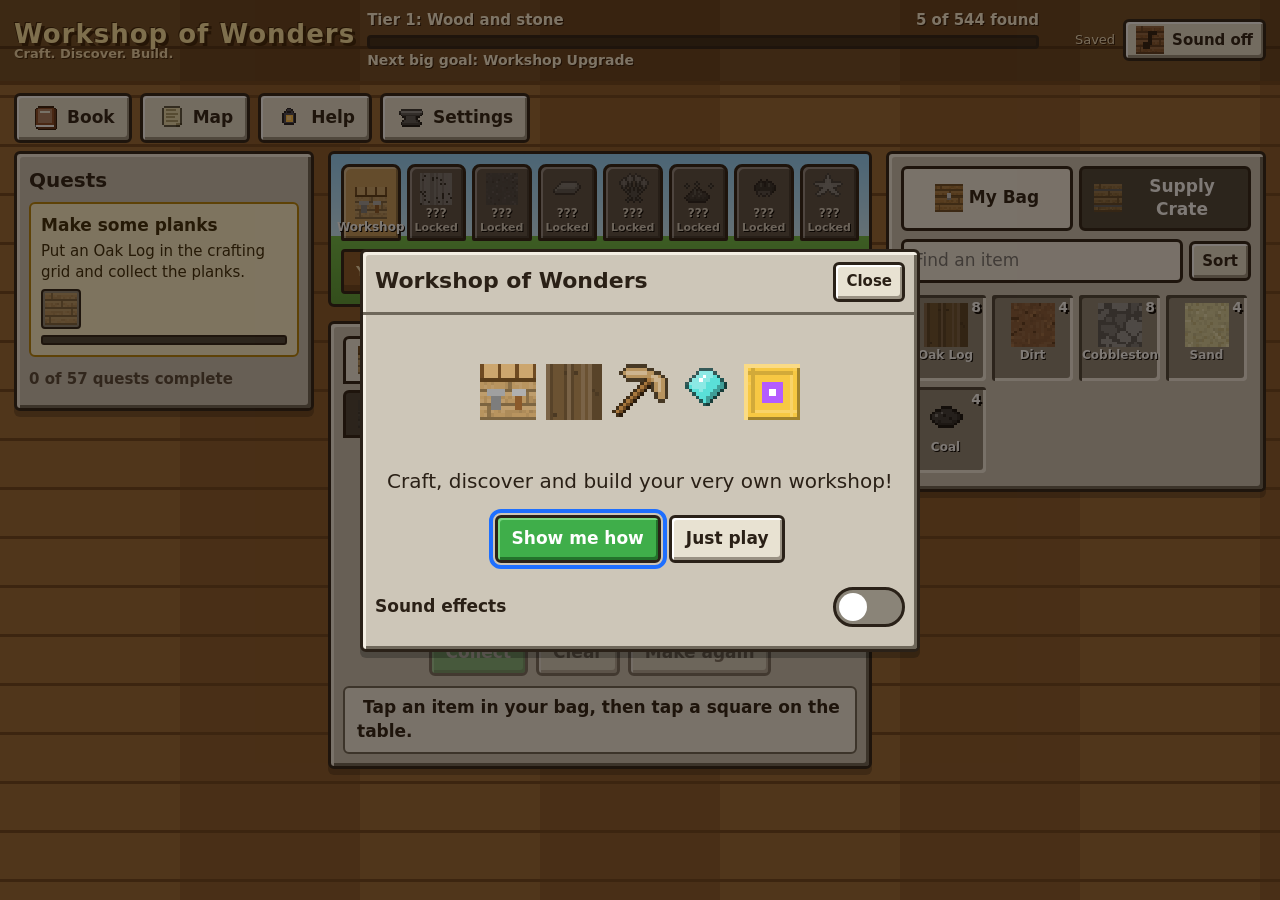
==== commit a76841e0: "Add Invincibility Star to Jump Man category Original shaped recipe: six Gold Ingots in a star shape " ====
--- a/docs/index.html
+++ b/docs/index.html
@@ -806,6 +806,11 @@
       '......aca.......', '.aaaaacwcaaaaa..', '...aacwwwcaa....', '.....acwca......',
       '....aca.aca.....', '...aca...aca....', '..aa.......aa...', '................',
       '................', '................', '................', '................'],
+    big_star: [
+      '................', '.......aa.......', '......acaa......', '......acab......',
+      '.....acaaab.....', '.aaaaacaaaaaaab.', '..acaaaaaaaaab..', '...acakaakaab...',
+      '....aakaakab....', '....aaaaaaab....', '...aaaaaaaaab...', '...aaab..aaab...',
+      '..aaab....aaab..', '..aab......aab..', '................', '................'],
     heart: [
       '................', '................', '................', '...aaa...aaa....',
       '..acwaa.aaaab...', '..acaaaaaaaab...', '..aaaaaaaaaab...', '...aaaaaaaab....',
@@ -2088,6 +2093,8 @@
   shaped('question_block', 1, ['BBB', 'BCB', 'BBB'], { B: 'bricks', C: 'chest' }, { orig: true, msg: 'A Question Block! It glows so bright.' });
   item('extra_life_mushroom', 'Extra Life Mushroom', 'jump_man', 3, { t: 'mushroom', a: '#3ab04a', x: '#f2ead8' }, 'A lucky green mushroom with white spots. One more try!', ['jump_man', 'mushroom', 'original'], O);
   shapeless('extra_life_mushroom', 1, ['red_mushroom', 'green_dye'], { orig: true, msg: 'An Extra Life Mushroom! Lucky you!' });
+  item('invincibility_star', 'Invincibility Star', 'jump_man', 2, { t: 'big_star', a: '#f7d248', c: '#fff4b0', b: '#d89a1a' }, 'A twinkling gold star. You feel super strong!', ['jump_man', 'light', 'original'], O);
+  shaped('invincibility_star', 1, ['.G.', 'GGG', 'G.G'], { G: 'gold_ingot' }, { orig: true, msg: 'An Invincibility Star! Nothing can stop you now!' });
 })(typeof window !== 'undefined' ? (window.WOW = window.WOW || {}) : (globalThis.WOW = globalThis.WOW || {}));
 
 /* ---- data_world.js ---- */
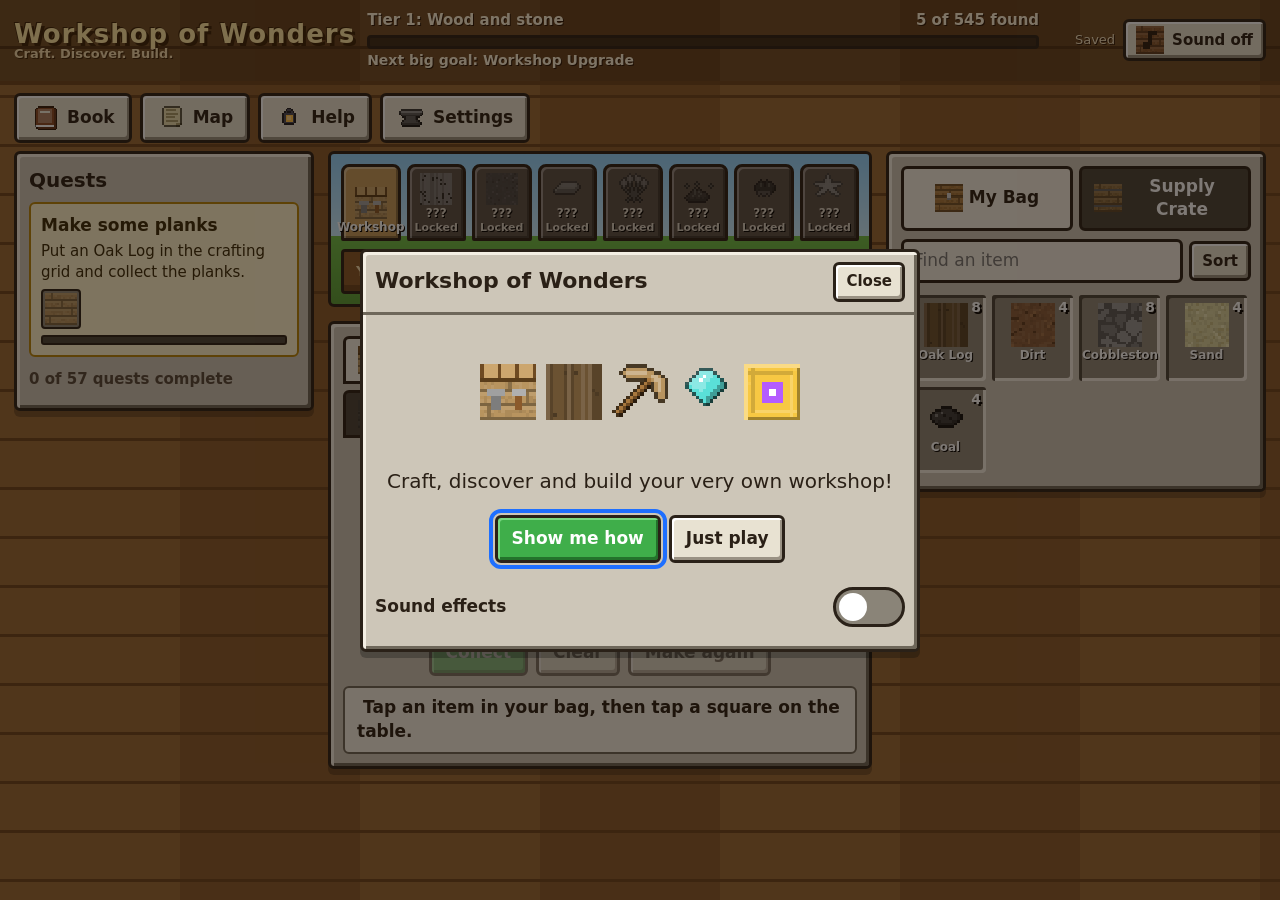
==== commit 0cc77434: "Add Odyssey Moon to Jump Man category Original shaped recipe: six Emeralds in a moon shape (.EE / EE" ====
--- a/docs/index.html
+++ b/docs/index.html
@@ -811,6 +811,11 @@
       '.....acaaab.....', '.aaaaacaaaaaaab.', '..acaaaaaaaaab..', '...acakaakaab...',
       '....aakaakab....', '....aaaaaaab....', '...aaaaaaaaab...', '...aaab..aaab...',
       '..aaab....aaab..', '..aab......aab..', '................', '................'],
+    moon: [
+      '................', '.....ccaabb.....', '...cccaabb......', '..ccaaabb.......',
+      '..caaabb........', '.ccaaab.........', '.cwaabb.........', '.caaabb.........',
+      '.caaabb.........', '.caaabb.........', '.ccaaab.........', '..caaabb........',
+      '..ccaaabb.......', '...cccaabb......', '.....ccaabb.....', '................'],
     heart: [
       '................', '................', '................', '...aaa...aaa....',
       '..acwaa.aaaab...', '..acaaaaaaaab...', '..aaaaaaaaaab...', '...aaaaaaaab....',
@@ -2095,6 +2100,8 @@
   shapeless('extra_life_mushroom', 1, ['red_mushroom', 'green_dye'], { orig: true, msg: 'An Extra Life Mushroom! Lucky you!' });
   item('invincibility_star', 'Invincibility Star', 'jump_man', 2, { t: 'big_star', a: '#f7d248', c: '#fff4b0', b: '#d89a1a' }, 'A twinkling gold star. You feel super strong!', ['jump_man', 'light', 'original'], O);
   shaped('invincibility_star', 1, ['.G.', 'GGG', 'G.G'], { G: 'gold_ingot' }, { orig: true, msg: 'An Invincibility Star! Nothing can stop you now!' });
+  item('odyssey_moon', 'Odyssey Moon', 'jump_man', 2, { t: 'moon', a: '#3ad86a', c: '#a8f0b8', b: '#1f8a40' }, 'A shiny green moon. Collect them all!', ['jump_man', 'light', 'original'], O);
+  shaped('odyssey_moon', 1, ['.EE', 'EE.', '.EE'], { E: 'emerald' }, { orig: true, msg: 'You got a Moon! It sparkles so green.' });
 })(typeof window !== 'undefined' ? (window.WOW = window.WOW || {}) : (globalThis.WOW = globalThis.WOW || {}));
 
 /* ---- data_world.js ---- */
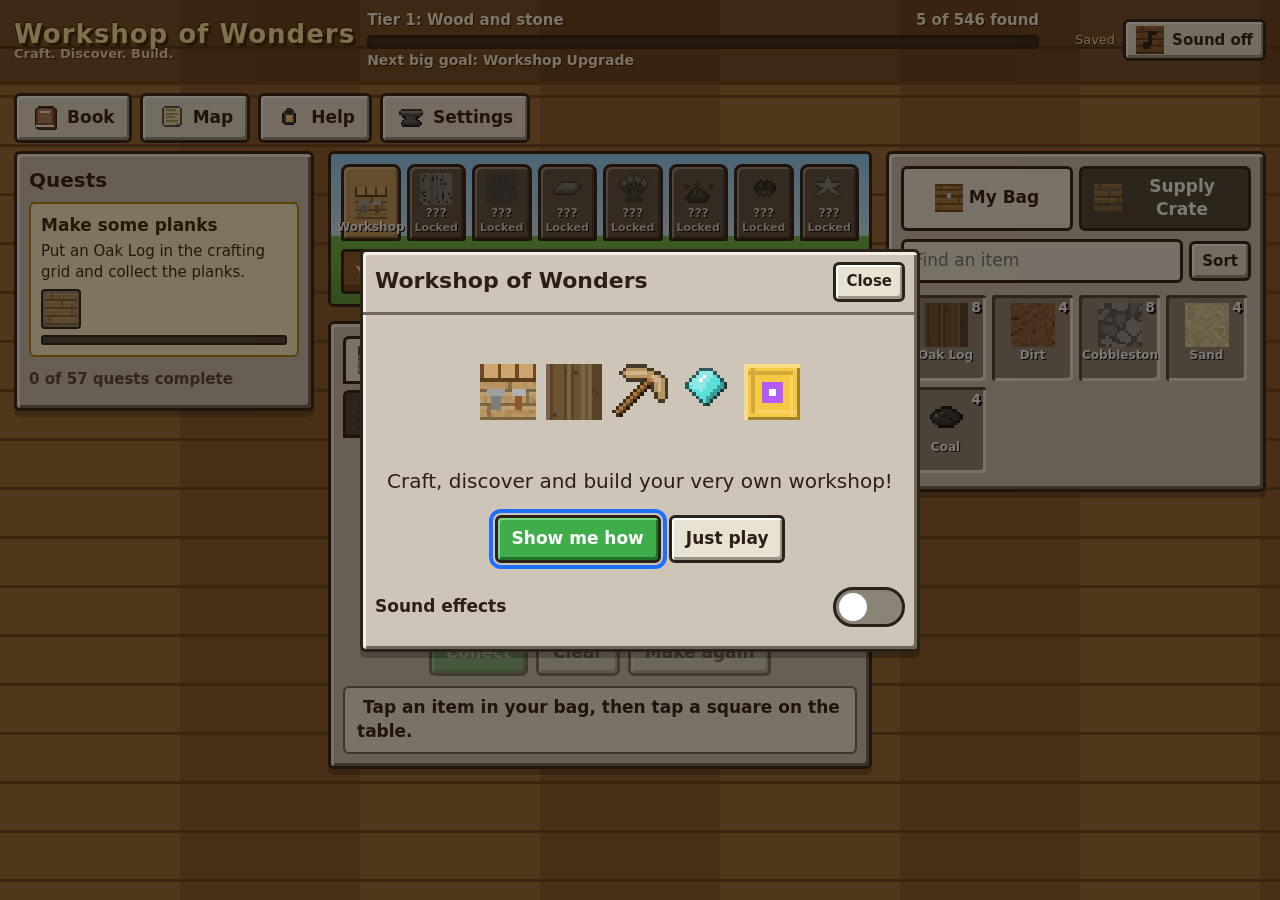
==== commit 98449cbf: "Add Cappy to Jump Man category Original shaped recipe: two Eyes of Ender on top, a Leather Helmet in" ====
--- a/docs/index.html
+++ b/docs/index.html
@@ -816,6 +816,11 @@
       '..caaabb........', '.ccaaab.........', '.cwaabb.........', '.caaabb.........',
       '.caaabb.........', '.caaabb.........', '.ccaaab.........', '..caaabb........',
       '..ccaaabb.......', '...cccaabb......', '.....ccaabb.....', '................'],
+    eyed_cap: [
+      '................', '................', '.....aaaaaa.....', '....acaaaaaa....',
+      '...acwwaawwab...', '...acwkaawkab...', '...aawkaawkab...', '..aaaaaaaaaaab..',
+      '..aaaaaaaaaaaaa.', '..bbbbbbbbbbbbb.', '................', '................',
+      '................', '................', '................', '................'],
     heart: [
       '................', '................', '................', '...aaa...aaa....',
       '..acwaa.aaaab...', '..acaaaaaaaab...', '..aaaaaaaaaab...', '...aaaaaaaab....',
@@ -2102,6 +2107,8 @@
   shaped('invincibility_star', 1, ['.G.', 'GGG', 'G.G'], { G: 'gold_ingot' }, { orig: true, msg: 'An Invincibility Star! Nothing can stop you now!' });
   item('odyssey_moon', 'Odyssey Moon', 'jump_man', 2, { t: 'moon', a: '#3ad86a', c: '#a8f0b8', b: '#1f8a40' }, 'A shiny green moon. Collect them all!', ['jump_man', 'light', 'original'], O);
   shaped('odyssey_moon', 1, ['.EE', 'EE.', '.EE'], { E: 'emerald' }, { orig: true, msg: 'You got a Moon! It sparkles so green.' });
+  item('cappy', 'Cappy', 'jump_man', 5, { t: 'eyed_cap', a: '#d8302a', c: '#f06a5a', b: '#8a1a14' }, 'A friendly red cap with two big eyes.', ['jump_man', 'hat', 'original'], O);
+  shaped('cappy', 1, ['E.E', '.H.', '.R.'], { E: 'ender_eye', H: 'leather_helmet', R: 'red_dye' }, { orig: true, msg: 'Meet Cappy! A hat that can see!' });
 })(typeof window !== 'undefined' ? (window.WOW = window.WOW || {}) : (globalThis.WOW = globalThis.WOW || {}));
 
 /* ---- data_world.js ---- */
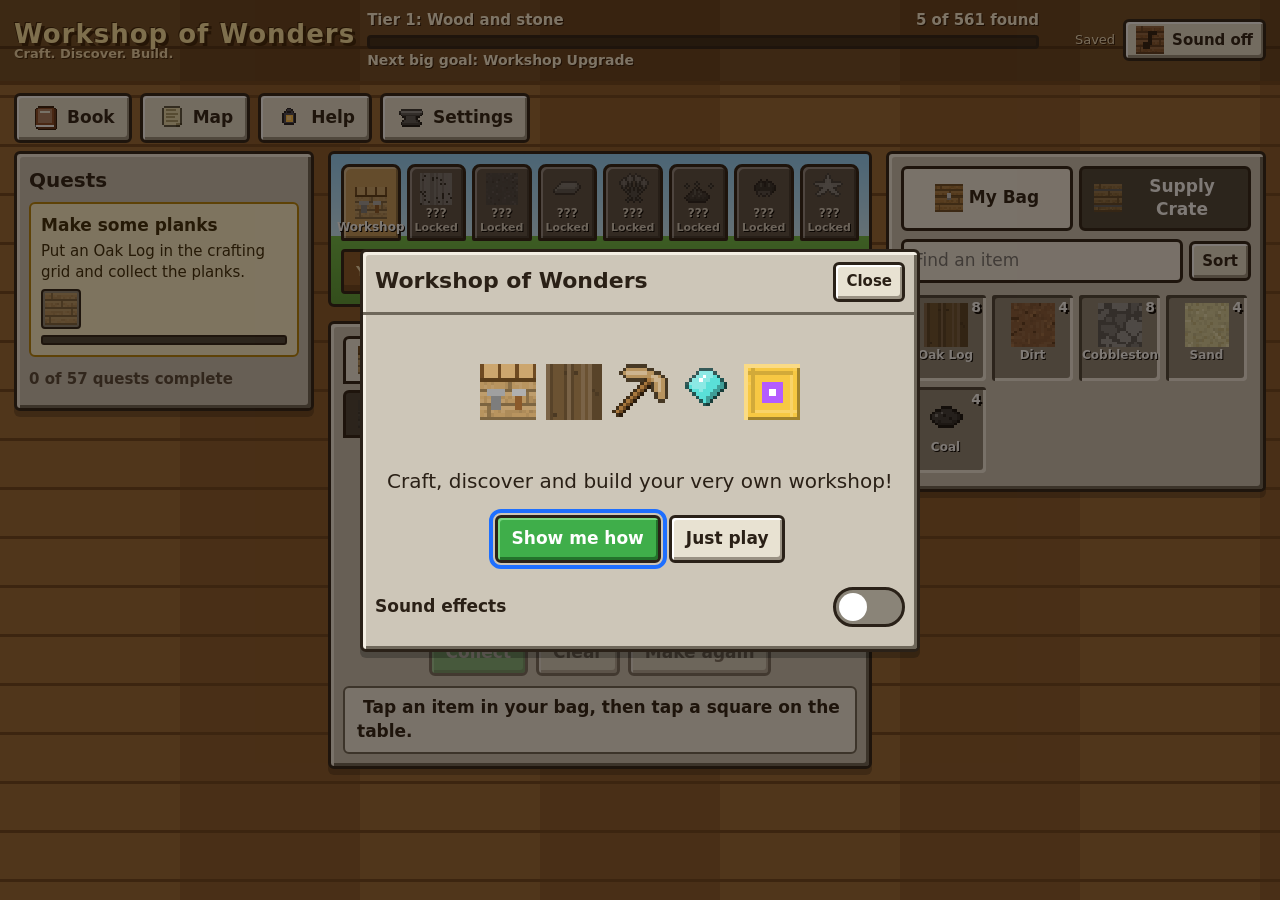
==== commit cc32b90d: "Add Spicy Wheels collection (15 toy cars and track) and dev mode New src/data_wheels.js with 15 orig" ====
--- a/docs/index.html
+++ b/docs/index.html
@@ -365,6 +365,18 @@
 }
 @media (max-width: 350px) { :root { --cell: 56px; } }
 
+/* ---------- book collections (Spicy Wheels) ---------- */
+.filters button.collbtn { display: inline-flex; align-items: center; gap: 6px; }
+.filters button.collbtn img { width: 26px; height: 26px; }
+.collcard { display: flex; gap: 12px; align-items: center; flex-wrap: wrap; margin: 6px 0 12px; padding: 10px 12px; border: 3px solid #b8641a; border-radius: 8px; background: linear-gradient(135deg, #ffe0b0, #ffc070); color: #3a1a08; }
+.collcard.done { border-color: var(--gold-dk); background: linear-gradient(135deg, #fff4b0, var(--gold)); }
+.collcard h3 { margin: 0 0 2px; }
+.collcard p { margin: 0 0 6px; }
+.collicon img { width: 72px; height: 72px; }
+.chip.badge-chip { background: var(--gold); color: #3a2a08; border-color: var(--gold-dk); }
+.celebrate .card.master h2 { font-size: 26px; }
+.devtag { position: fixed; left: 8px; bottom: 8px; z-index: 50; padding: 4px 10px; border-radius: 999px; background: #3a1458; color: #fff; font-size: 13px; font-weight: 700; pointer-events: none; }
+
 </style>
 </head>
 <body>
@@ -821,6 +833,82 @@
       '...acwwaawwab...', '...acwkaawkab...', '...aawkaawkab...', '..aaaaaaaaaaab..',
       '..aaaaaaaaaaaaa.', '..bbbbbbbbbbbbb.', '................', '................',
       '................', '................', '................', '................'],
+    // Spicy Wheels toy cars and track pieces
+    toy_wheel: [
+      '................', '................', '................', '.....kkkkk......',
+      '....kkkkkkk.....', '...kkkgggkkk....', '...kkgwggGkk....', '...kkggggGkk....',
+      '...kkgggGGkk....', '...kkkGGGkkk....', '....kkkkkkk.....', '.....kkkkk......',
+      '................', '................', '................', '................'],
+    toy_car: [
+      '................', '................', '................', '................',
+      '.....cccccc.....', '....axxxaxxa....', '...aaxxxaxxaa...', '.ccccccccccccc..',
+      '.aaaaaaaaaaaaaa.', '.aaaaaaaaaaaaaa.', '.bbkkkbbbbkkkbb.', '...kgk....kgk...',
+      '...kkk....kkk...', '................', '................', '................'],
+    sports_car: [
+      '................', '................', '................', '................',
+      '.kkk............', '..k...cccc......', '..k..axxxxa.....', '.cccccccccccccc.',
+      '.aakkkkkkkkkaaa.', '.aaaaaaaaaaaaaa.', '.bbkkkbbbbkkkbb.', '...kgk....kgk...',
+      '...kkk....kkk...', '................', '................', '................'],
+    monster_truck: [
+      '................', '................', '.....cccccc.....', '....axxxaxxa....',
+      '..cccccccccccc..', '..aaaaaaaaaaaa..', '..bbbbbbbbbbbb..', '....g......g....',
+      '..kkkk....kkkk..', '.kkGGkk..kkGGkk.', '.kGggGk..kGggGk.', '.kGggGk..kGggGk.',
+      '.kkGGkk..kkGGkk.', '..kkkk....kkkk..', '................', '................'],
+    school_bus: [
+      '................', '................', '................', '.cccccccccccccc.',
+      '.axxaxxaxxaxxaa.', '.axxaxxaxxaxxaa.', '.aaaaaaaaaaaaaa.', '.kkkkkkkkkkkkkk.',
+      '.aaaaaaaaaaaaaa.', '.bbkkkbbbbbkkkb.', '...kgk.....kgk..', '...kkk.....kkk..',
+      '................', '................', '................', '................'],
+    track: [
+      '................', '................', '................', '................',
+      '................', '.bbbbbbbbbbbbbb.', '.aaaaaaaaaaaaaa.', '.aaaaaaaaaaaaaa.',
+      '.aaaaaaaaaaaaaa.', '.cccccccccccccc.', '.bbbbbbbbbbbbbb.', '................',
+      '................', '................', '................', '................'],
+    curved_track: [
+      '................', 'bbbbbb..........', 'aaaaaabb........', 'aaaaaaaabb......',
+      'cccccaaaaab.....', 'aaaaaccaaaab....', 'aaaaaaaccaaab...', 'bbbbaaaaccaab...',
+      '....bbaaacaaab..', '......baaacaab..', '.......baacaaab.', '.......baaacaab.',
+      '........baacaab.', '........baacaab.', '........baacaab.', '........baacaab.'],
+    track_loop: [
+      '.......bb.......', '....bbaaaabb....', '...baaccccaab...', '..bacc....ccab..',
+      '..bac......cab..', '..ac........ca..', '.bac........cab.', '.bac........cab.',
+      '..ac........ca..', '..bac......cab..', '..bacc....ccab..', '...baaccccaab...',
+      '.bbbbbbbbbbbbbb.', '.aaaaaaaaaaaaaa.', '.bbbbbbbbbbbbbb.', '................'],
+    launcher: [
+      '................', '................', '................', '.....111........',
+      '...GGGGGGG......', '...GkgkgkG......', '...GgkgkgG......', '...GkgkgkG......',
+      '.bbbbbbbbbbbbbb.', '.aaaaaaaaaaaaaa.', '.aaaaaaaaaaaaaa.', '.cccccccccccccc.',
+      '.bbbbbbbbbbbbbb.', '................', '................', '................'],
+    garage: [
+      '................', '................', '..aaaaaaaaaaaa..', '.cccccccccccccc.',
+      '.aaaaaaaaaaaaaa.', '.aakkkkkkkkkkaa.', '.aakkkkkkkkkkaa.', '.aak11111kkkkaa.',
+      '.aak1111111kkaa.', '.aakGkkkGkkkkaa.', '.bbbbbbbbbbbbbb.', '...xxxxxxxxxx...',
+      '..xxxxxxxxxxxx..', '................', '................', '................'],
+    rocket_car: [
+      '.3xgggg1........', '................', '..3xgggg1.......', '................',
+      '.3xgggg1........', '......cccc......', '.....awwwwa.....', '.cccccccccccccc.',
+      '.aaaaaaaaaaaaaa.', 'xaaaaaaaaaaaaaa.', '3bbkkkbbbbkkkbb.', '...kgk....kgk...',
+      '...kkk....kkk...', '................', '................', '................'],
+    hot_dog_car: [
+      '................', '................', '................', '................',
+      '...cccccccccc...', '..aaaaaaaaaaaa..', '.xxx3xxx3xxx3xx.', '.yx3xxx3xxx3xxy.',
+      '..aaaaaaaaaaaa..', '..bbbbbbbbbbbb..', '...kkk....kkk...', '...kgk....kgk...',
+      '...kkk....kkk...', '................', '................', '................'],
+    rainbow_car: [
+      '................', '................', '................', '................',
+      '.....223344.....', '....2xxx4xx5....', '...12xxx4xx56...', '.11223344556677.',
+      '.11223344556677.', '.11223344556677.', '.11kkk3344kkk77.', '...k1k....k5k...',
+      '...kkk....kkk...', '................', '................', '................'],
+    shiny_car: [
+      '................', '.............w..', '............www.', '.............w..',
+      '.....ccwccc.....', '....axxxaxxa....', '...aaxxxaxxaa...', '.cccwcccccccwc..',
+      '.aaaaaaaaaaaaaa.', '.aaaaaawaaaaaaa.', '.bbkkkbbbbkkkbb.', '...kgk....kgk...',
+      '...kkk....kkk...', '................', '................', '................'],
+    spicy_car: [
+      '.............4..', '............11..', '...........11...', '..........1.....',
+      '................', '......cccc......', '.....awwwwa.....', '.cccccccccccccc.',
+      '.a3x3x3aaaaaaaa.', '.ax3x3aaaaaaaaa.', '.bbkkkbbbbkkkbb.', '...kgk....kgk...',
+      '...kkk....kkk...', '................', '................', '................'],
     heart: [
       '................', '................', '................', '...aaa...aaa....',
       '..acwaa.aaaab...', '..acaaaaaaaab...', '..aaaaaaaaaab...', '...aaaaaaaab....',
@@ -1373,7 +1461,7 @@
     ['building', 'Building blocks'], ['metals_gems', 'Metals and gems'], ['farming_food', 'Farming and food'],
     ['animals', 'Animals and creatures'], ['transport', 'Transportation'], ['machinery', 'Machinery'],
     ['armor', 'Armor and equipment'], ['magic', 'Potions and magic'], ['legendary', 'Legendary creations'],
-    ['jump_man', 'Jump Man']
+    ['jump_man', 'Jump Man'], ['spicy_wheels', 'Spicy Wheels']
   ];
   D.tiers = [
     null,
@@ -2263,6 +2351,81 @@
   quest('t6_collector', 'Grand Collector', 'Discover 300 items.', 6, { discoverCount: 300 }, {}, { pre: ['t5_archmage'], opt: true });
 })(typeof window !== 'undefined' ? (window.WOW = window.WOW || {}) : (globalThis.WOW = globalThis.WOW || {}));
 
+/* ---- data_wheels.js ---- */
+/* Workshop of Wonders - Spicy Wheels expansion: toy cars and toy race track pieces.
+   All 15 items are original content and live in the 'spicy_wheels' book collection. */
+(function (W) {
+  'use strict';
+  const D = W.Data, b = D.build, item = b.item, shaped = b.shaped;
+  const O = { orig: true };
+  const CAT = 'spicy_wheels';
+  // An item's tier is the highest tier among its ingredients, so it unlocks with them.
+  const tierOf = function (ids) { return Math.max.apply(null, ids.map(function (id) { return D.items[id].tier; })); };
+  const car = function (id, name, tpl, colors, desc, ingredients) {
+    item(id, name, CAT, tierOf(ingredients), Object.assign({ t: tpl }, colors), desc, [CAT, 'toy', 'original'], O);
+  };
+  const SILVER = '#d0d8e0', ORANGE = { a: '#f39a2e', c: '#ffc070', b: '#b8641a' };
+
+  // Each collection groups one book category. The book shows its icon, blurb, progress and badge.
+  D.collections = D.collections || {};
+  D.collections[CAT] = {
+    name: 'Spicy Wheels',
+    description: 'Tiny cars, giant adventures! Craft wild rides, build crazy tracks, and discover the rarest wheels around!',
+    icon: { t: 'spicy_car', a: '#d8302a', x: '#f39a2e' },
+    masterTitle: '🏆 SPICY WHEELS MASTER! 🏆',
+    masterText: 'You\'ve collected every car, conquered every track, and become the ultimate Spicy Wheels champion!',
+    badge: 'Spicy Wheels Master'
+  };
+
+  // ---------- toy car parts and vehicles ----------
+  car('toy_wheel', 'Toy Wheel', 'toy_wheel', {}, 'A tiny rubber wheel for toy cars.', ['black_dye', 'iron_nugget']);
+  shaped('toy_wheel', 4, ['.K.', 'KNK', '.K.'], { K: 'black_dye', N: 'iron_nugget' }, { orig: true, msg: 'Toy Wheels! Every car needs some.' });
+
+  car('basic_toy_car', 'Basic Toy Car', 'toy_car', { a: '#3a7ad8', x: SILVER }, 'A little blue toy car. Vroom!', ['blue_dye', 'iron_ingot', 'toy_wheel']);
+  shaped('basic_toy_car', 1, ['.B.', 'III', 'W.W'], { B: 'blue_dye', I: 'iron_ingot', W: 'toy_wheel' }, { orig: true, msg: 'Your first toy car! Vroom vroom!' });
+
+  car('sports_car', 'Sports Car', 'sports_car', { a: '#d8302a', x: SILVER }, 'A fast red toy car with a spoiler.', ['red_dye', 'iron_ingot', 'basic_toy_car', 'redstone']);
+  shaped('sports_car', 1, ['.R.', 'ICI', '.D.'], { R: 'red_dye', I: 'iron_ingot', C: 'basic_toy_car', D: 'redstone' }, O);
+
+  car('monster_truck', 'Monster Truck', 'monster_truck', { a: '#3fae4a', x: SILVER }, 'A toy truck with giant bouncy tires.', ['toy_wheel', 'basic_toy_car', 'iron_ingot']);
+  shaped('monster_truck', 1, ['W.W', 'WCW', 'III'], { W: 'toy_wheel', C: 'basic_toy_car', I: 'iron_ingot' }, O);
+
+  car('school_bus', 'School Bus', 'school_bus', { a: '#f7c843', x: '#26201c' }, 'A little yellow bus. All aboard!', ['yellow_dye', 'iron_ingot', 'basic_toy_car', 'toy_wheel']);
+  shaped('school_bus', 1, ['YYY', 'ICI', 'W.W'], { Y: 'yellow_dye', I: 'iron_ingot', C: 'basic_toy_car', W: 'toy_wheel' }, O);
+
+  // ---------- toy race track ----------
+  car('orange_track', 'Orange Track', 'track', ORANGE, 'A piece of bright orange toy track.', ['orange_dye', 'smooth_stone']);
+  shaped('orange_track', 4, ['OSO', 'OSO'], { O: 'orange_dye', S: 'smooth_stone' }, { orig: true, msg: 'Orange Track! Build a race course.' });
+
+  car('curved_track', 'Curved Track', 'curved_track', ORANGE, 'Toy track that turns a corner.', ['orange_track']);
+  shaped('curved_track', 2, ['TT', '.T'], { T: 'orange_track' }, O);
+
+  car('loop_the_loop', 'Loop-the-Loop', 'track_loop', ORANGE, 'A big loop. Cars zoom upside down!', ['orange_track', 'curved_track']);
+  shaped('loop_the_loop', 1, ['TTT', 'C.C', 'TTT'], { T: 'orange_track', C: 'curved_track' }, O);
+
+  car('car_launcher', 'Car Launcher', 'launcher', ORANGE, 'Press the button. Zoom! Off goes the car.', ['piston', 'orange_track', 'redstone', 'iron_ingot']);
+  shaped('car_launcher', 1, ['.P.', 'TDT', '.I.'], { P: 'piston', T: 'orange_track', D: 'redstone', I: 'iron_ingot' }, O);
+
+  car('toy_car_garage', 'Toy Car Garage', 'garage', { a: '#3a7ad8', x: '#f39a2e' }, 'A cozy home for your toy cars.', ['oak_planks', 'chest', 'orange_track']);
+  shaped('toy_car_garage', 1, ['PPP', 'PCP', 'T.T'], { P: 'oak_planks', C: 'chest', T: 'orange_track' }, O);
+
+  // ---------- rare and silly collectibles ----------
+  car('golden_toy_car', 'Golden Toy Car', 'shiny_car', { a: '#f7c843', c: '#fff0a0', b: '#c8901a', x: '#fff8d0' }, 'A shiny gold toy car. So rare!', ['gold_ingot', 'basic_toy_car']);
+  shaped('golden_toy_car', 1, ['GGG', 'GCG', '.G.'], { G: 'gold_ingot', C: 'basic_toy_car' }, { orig: true, msg: 'A Golden Toy Car! It shines like the sun.' });
+
+  car('rocket_car', 'Rocket Car', 'rocket_car', { a: '#d8302a', x: '#f39a2e' }, 'A toy car with three rockets. Whoosh!', ['firework_rocket', 'sports_car', 'redstone']);
+  shaped('rocket_car', 1, ['.F.', 'FSF', '.D.'], { F: 'firework_rocket', S: 'sports_car', D: 'redstone' }, O);
+
+  car('rainbow_car', 'Rainbow Car', 'rainbow_car', { x: SILVER }, 'A toy car painted every color.', ['red_dye', 'basic_toy_car']);
+  shaped('rainbow_car', 1, ['ROY', 'GCB', 'PWK'], { R: 'red_dye', O: 'orange_dye', Y: 'yellow_dye', G: 'green_dye', C: 'basic_toy_car', B: 'blue_dye', P: 'purple_dye', W: 'white_dye', K: 'black_dye' }, O);
+
+  car('hot_dog_car', 'Hot Dog Car', 'hot_dog_car', { a: '#e0a860', c: '#f4cc90', b: '#a86a30', x: '#c8503a' }, 'A silly car that looks like a hot dog.', ['bread', 'cooked_beef', 'toy_wheel', 'basic_toy_car']);
+  shaped('hot_dog_car', 1, ['.B.', 'BMB', 'WCW'], { B: 'bread', M: 'cooked_beef', W: 'toy_wheel', C: 'basic_toy_car' }, { orig: true, msg: 'A Hot Dog Car! It looks yummy. Do not eat it!' });
+
+  car('diamond_toy_car', 'Diamond Toy Car', 'shiny_car', { a: '#5fe0e8', c: '#c8fbff', b: '#2a9aa8', x: '#e8ffff' }, 'A sparkly diamond car. The rarest of all!', ['diamond', 'golden_toy_car']);
+  shaped('diamond_toy_car', 1, ['DDD', 'DGD', '.D.'], { D: 'diamond', G: 'golden_toy_car' }, { orig: true, msg: 'The Diamond Toy Car! The rarest car of all!' });
+})(typeof window !== 'undefined' ? (window.WOW = window.WOW || {}) : (globalThis.WOW = globalThis.WOW || {}));
+
 /* ---- engine.js ---- */
 /* Workshop of Wonders - game engine. Pure game logic with no DOM access.
    All crafting, hints, quests and unlocks read from WOW.Data. */
@@ -2354,7 +2517,7 @@
     building: 'It is a building block or decoration.', metals_gems: 'It is made of metal or gems.', farming_food: 'It is food or comes from the farm.',
     animals: 'It has to do with animals or creatures.', transport: 'It helps you travel.', machinery: 'It is part of a machine.',
     armor: 'It is armor or adventure gear.', magic: 'It is magical.', legendary: 'It is a legendary creation.',
-    jump_man: 'It is a Jump Man thing.'
+    jump_man: 'It is a Jump Man thing.', spicy_wheels: 'It is a toy car or a piece of toy track.'
   };
   function rarest(r) {
     let best = null, bt = -1;
@@ -3035,6 +3198,26 @@
     return { ok: true };
   };
 
+  // ---------- book collections (a category with its own page, progress and badge) ----------
+  E.collectionItems = function (cat) { return D.itemOrder.filter(function (id) { return D.items[id].category === cat; }); };
+  E.collectionOf = function (itemId) { const it = D.items[itemId]; return it && D.collections && D.collections[it.category] ? it.category : null; };
+  E.collectionProgress = function (st, cat) {
+    const ids = E.collectionItems(cat);
+    const found = ids.filter(function (id) { return st.discoveredItems[id]; }).length;
+    return { found: found, total: ids.length, complete: ids.length > 0 && found === ids.length };
+  };
+
+  // ---------- dev mode: unlock everything (only used with a separate dev save) ----------
+  E.devUnlockAll = function (st) {
+    const unlocks = [];
+    E.applyReward(st, { grid3: true, tier: D.tiers.length - 1, sandbox: true }, unlocks);
+    D.biomes.forEach(function (b) { E.applyReward(st, { biome: b.id }, unlocks); });
+    D.itemOrder.forEach(function (id) { discover(st, id); });
+    D.recipes.forEach(function (r) { st.discoveredRecipes[r.id] = true; });
+    E.evaluateQuests(st);
+    return { ok: true };
+  };
+
   E.discoveryStats = function (st) {
     const total = D.itemOrder.length;
     const found = D.itemOrder.filter(function (id) { return st.discoveredItems[id]; }).length;
@@ -3196,6 +3379,7 @@
   }
   function add(el, c) { if (c === null || c === undefined || c === false) return; if (Array.isArray(c)) c.forEach(function (x) { add(el, x); }); else el.appendChild(typeof c === 'string' || typeof c === 'number' ? document.createTextNode(String(c)) : c); }
   function icon(id, cls) { const it = D.items[id]; return h('img', { class: 'px' + (cls ? ' ' + cls : ''), src: it ? Icons.toDataURL(it.icon, id) : '', alt: '', draggable: 'false' }); }
+  function specIcon(spec, key) { return h('img', { class: 'px', src: Icons.toDataURL(spec, key), alt: '', draggable: 'false' }); }
   function name(id) { return D.items[id] ? D.items[id].name : id; }
   function clear(el) { while (el.firstChild) el.removeChild(el.firstChild); return el; }
 
@@ -3203,6 +3387,8 @@
   function memoryStorage() { const m = {}; return { getItem: function (k) { return k in m ? m[k] : null; }, setItem: function (k, v) { m[k] = String(v); }, removeItem: function (k) { delete m[k]; } }; }
   function pickStorage() { try { const t = '__wow_test'; localStorage.setItem(t, '1'); localStorage.removeItem(t); return { s: localStorage, persistent: true }; } catch (e) { return { s: memoryStorage(), persistent: false }; } }
   let persistent = true;
+  // Secret dev mode: open the game with ?dev at the end of the address. It uses its own save, so the real game is never touched.
+  const DEV = /[?&]dev(=|&|$)/.test(window.location.search);
   function scheduleSave() {
     setSaveText('Saving...');
     clearTimeout(ui.saveTimer);
@@ -3476,6 +3662,8 @@
   function handleCraftResult(r) {
     ui.flash = r.output.itemId; if (ui.bagTab !== 'bag') ui.bagTab = 'bag';
     if (r.firstItem) queueCelebration({ type: 'item', item: r.output.itemId, recipe: r.recipe });
+    const cat = r.firstItem && E.collectionOf(r.output.itemId);
+    if (cat && E.collectionProgress(st, cat).complete) queueCelebration({ type: 'collection', cat: cat });
     r.quests.forEach(function (q) { Snd.play('quest'); toast('Quest complete: ' + q.name); });
     r.unlocks.forEach(function (u) { queueCelebration(Object.assign({ type: 'unlock' }, u)); });
   }
@@ -3625,7 +3813,8 @@
     body.appendChild(h('div', { class: 'stats' },
       h('span', { class: 'chip', text: stats.items + ' / ' + stats.totalItems + ' items' }),
       h('span', { class: 'chip', text: stats.recipes + ' / ' + stats.totalRecipes + ' recipes' }),
-      h('span', { class: 'chip', text: secrets.filter(function (s) { return st.discoveredItems[s]; }).length + ' / ' + secrets.length + ' secrets' })));
+      h('span', { class: 'chip', text: secrets.filter(function (s) { return st.discoveredItems[s]; }).length + ' / ' + secrets.length + ' secrets' }),
+      Object.keys(D.collections || {}).filter(function (cat) { return E.collectionProgress(st, cat).complete; }).map(function (cat) { return h('span', { class: 'chip badge-chip', text: '\uD83C\uDFC6 ' + D.collections[cat].badge }); })));
     const search = h('input', { class: 'search', type: 'search', placeholder: 'Search the book', 'aria-label': 'Search the book', value: ui.bookSearch, style: 'width:100%;margin-top:10px' });
     search.addEventListener('input', function () { ui.bookSearch = search.value; renderEntries(); });
     body.appendChild(search);
@@ -3636,9 +3825,12 @@
     body.appendChild(modes);
     const cats = h('div', { class: 'filters', role: 'group', 'aria-label': 'Category' });
     [['all', 'Everything']].concat(D.categories).forEach(function (c) {
-      cats.appendChild(h('button', { 'aria-pressed': String(ui.bookCat === c[0]), onclick: function () { ui.bookCat = c[0]; rebuildOverlay(); }, text: c[1] }));
+      const coll = D.collections && D.collections[c[0]];
+      cats.appendChild(h('button', { class: coll ? 'collbtn' : null, 'aria-pressed': String(ui.bookCat === c[0]), onclick: function () { ui.bookCat = c[0]; rebuildOverlay(); } }, coll ? specIcon(coll.icon, 'collection:' + c[0]) : null, h('span', { text: c[1] })));
     });
     body.appendChild(cats);
+    const coll = D.collections && D.collections[ui.bookCat];
+    if (coll) body.appendChild(collectionCard(ui.bookCat));
     const list = h('div', { class: 'cat', id: 'bookList' });
     body.appendChild(list);
     const later = h('p', { id: 'bookLater', style: 'font-weight:700' });
@@ -3649,7 +3841,9 @@
       const q = ui.bookSearch.trim().toLowerCase();
       let hiddenLater = 0, shown = 0;
       D.itemOrder.forEach(function (id) {
-        const vis = bookVisible(id), it = D.items[id];
+        const it = D.items[id];
+        let vis = bookVisible(id);
+        if (!vis && coll && it.category === ui.bookCat) vis = 'mystery';
         if (!vis) { if (!st.discoveredItems[id] && !it.secret) hiddenLater++; return; }
         if (ui.bookCat !== 'all' && it.category !== ui.bookCat) return;
         if (ui.bookMode !== 'all' && ui.bookMode !== vis) return;
@@ -3662,6 +3856,18 @@
       later.textContent = hiddenLater ? hiddenLater + ' more items are waiting in tiers you have not reached yet.' : '';
     }
     renderEntries();
+  }
+  function collectionCard(cat) {
+    const c = D.collections[cat], p = E.collectionProgress(st, cat);
+    return h('div', { class: 'collcard' + (p.complete ? ' done' : '') },
+      h('div', { class: 'collicon' }, specIcon(c.icon, 'collection:' + cat)),
+      h('div', { style: 'flex:1;min-width:200px' },
+        h('h3', { text: c.name }),
+        h('p', { text: c.description }),
+        h('div', { class: 'qbar', role: 'progressbar', 'aria-label': c.name + ' progress', 'aria-valuenow': String(p.found), 'aria-valuemin': '0', 'aria-valuemax': String(p.total) }, h('i', { style: 'width:' + Math.round(100 * p.found / Math.max(1, p.total)) + '%' })),
+        h('div', { style: 'display:flex;gap:8px;flex-wrap:wrap;align-items:center;margin-top:6px' },
+          h('strong', { text: p.found + '/' + p.total + ' Discovered' }),
+          p.complete ? h('span', { class: 'chip badge-chip', text: '\uD83C\uDFC6 ' + c.badge }) : h('span', { style: 'font-size:14px', text: 'Find them all to earn the ' + c.badge + ' badge!' }))));
   }
   function patternGrid(r, mini) {
     const w = r.type === 'shaped' ? 3 : 3;
@@ -3822,6 +4028,14 @@
         h('div', { style: 'display:flex;gap:6px;flex-wrap:wrap' }, h('button', { class: 'btn small', onclick: exportSave, text: 'Export save' }), h('button', { class: 'btn small', onclick: importSave, text: 'Import save' }))));
       b.appendChild(h('div', { class: 'setrow' }, h('div', null, h('strong', { text: 'Tutorial' })), h('button', { class: 'btn small', onclick: function () { ui.tutStep = 0; openTutorial(); }, text: 'Show tutorial' })));
       b.appendChild(h('div', { class: 'setrow' }, h('div', null, h('strong', { text: 'Start over' }), h('div', { style: 'font-size:14px', text: 'Erases all progress on this device.' })), h('button', { class: 'btn danger small', onclick: confirmReset, text: 'Reset progress' })));
+      if (DEV) {
+        b.appendChild(h('h3', { text: 'Dev tools' }));
+        b.appendChild(h('p', { style: 'font-size:14px', text: 'You are in dev mode. This is a separate test save. The real game is not changed.' }));
+        b.appendChild(h('div', { style: 'display:flex;gap:6px;flex-wrap:wrap;margin-bottom:10px' },
+          h('button', { class: 'btn gold small', onclick: function () { E.devUnlockAll(st); saveNow(); closeOverlay(); render(); toast('Everything unlocked! Switch to Creative to get any item.'); }, text: 'Unlock everything' }),
+          Object.keys(D.collections || {}).map(function (cat) { return h('button', { class: 'btn small', onclick: function () { closeOverlay(); queueCelebration({ type: 'collection', cat: cat }); }, text: 'Show ' + D.collections[cat].badge + ' party' }); }),
+          h('button', { class: 'btn small', onclick: function () { window.location.search = ''; }, text: 'Leave dev mode' })));
+      }
       if (!persistent) b.appendChild(h('p', { style: 'font-weight:700', text: 'This browser is blocking saved games, so progress lasts until you close the page. Use Export save to keep it.' }));
       b.appendChild(h('p', { style: 'font-size:13px', text: 'Workshop of Wonders ' + E.GAME_VERSION + '. Recipes reference ' + D.referenceVersion + '. Not affiliated with Mojang or Microsoft.' }));
       dlg.appendChild(b);
@@ -3955,25 +4169,28 @@
     const old = $('#celebrate'); if (old) old.remove();
     if (!c) { ui.celebrating = false; return; }
     ui.celebrating = true;
-    let iconId, kicker, title, text;
+    let iconId, iconEl = null, kicker, title, text, big = false;
     if (c.type === 'item') {
-      iconId = c.item; kicker = D.items[c.item].secret ? 'Secret discovery!' : 'New discovery!'; title = name(c.item);
+      const cat = E.collectionOf(c.item), cp = cat && E.collectionProgress(st, cat);
+      iconId = c.item; kicker = D.items[c.item].secret ? 'Secret discovery!' : cat ? 'New ' + D.collections[cat].name + ' find! ' + cp.found + '/' + cp.total : 'New discovery!'; title = name(c.item);
       text = c.recipe.discoveryMessage || D.items[c.item].description;
       const uses = (E.index.usedIn[c.item] || []).length;
       if (!c.recipe.discoveryMessage && uses) text += ' It is used in ' + uses + ' recipe' + (uses > 1 ? 's' : '') + '.';
       Snd.play('discover');
     } else if (c.type === 'grid3') { iconId = 'crafting_table'; kicker = 'Upgrade!'; title = 'Big crafting table'; text = 'Your table is now 3 by 3. Tools, doors and lots more can be made now!'; Snd.play('unlock'); }
     else if (c.type === 'biome') { const b = D.biomes.find(function (x) { return x.id === c.biome; }); iconId = b.icon; kicker = 'New area unlocked!'; title = b.name; text = b.blurb + ' New supplies are in your Supply Crate.'; Snd.play('unlock'); }
+    else if (c.type === 'collection') { const col = D.collections[c.cat]; iconEl = specIcon(col.icon, 'collection:' + c.cat); kicker = 'Collection complete!'; title = col.masterTitle; text = col.masterText; big = true; Snd.play('unlock'); }
     else if (c.type === 'tier') { iconId = ['', 'oak_log', 'iron_ingot', 'wheat', 'redstone', 'nether_wart', 'nether_star'][c.tier]; kicker = 'Tier ' + c.tier + '!'; title = D.tiers[c.tier].name; text = 'A whole new set of things to discover.'; Snd.play('unlock'); }
     else { iconId = 'wonder_engine'; kicker = 'You did it!'; title = 'Creative Sandbox'; text = 'Switch to Creative at the top to build with every item for free. Your adventure stays saved.'; Snd.play('unlock'); }
     const done = function () { wrap.remove(); nextCelebration(); };
     const wrap = h('div', { class: 'celebrate', id: 'celebrate', role: 'dialog', 'aria-modal': 'true', 'aria-labelledby': 'celTitle', onclick: function (e) { if (e.target === wrap) done(); } },
-      h('div', { class: 'panel card' }, h('div', { class: 'rays', 'aria-hidden': 'true' }), h('div', { class: 'icon' }, icon(iconId)),
+      h('div', { class: 'panel card' + (big ? ' master' : '') }, h('div', { class: 'rays', 'aria-hidden': 'true' }), h('div', { class: 'icon' }, iconEl || icon(iconId)),
         h('div', { class: 'kicker', text: kicker }), h('h2', { id: 'celTitle', text: title }), h('p', { text: text }),
         h('button', { class: 'btn gold', 'data-autofocus': true, onclick: done, text: 'Awesome!' })));
     document.body.appendChild(wrap);
     const b = wrap.querySelector('button'); if (b) b.focus();
     confetti();
+    if (big) setTimeout(confetti, 700);
   }
   function confetti() {
     if (reduceMotion()) return;
@@ -4092,7 +4309,7 @@
   }
   function boot() {
     const pick = pickStorage(); persistent = pick.persistent;
-    store = E.Store(pick.s, 'workshop-of-wonders');
+    store = E.Store(pick.s, 'workshop-of-wonders' + (DEV ? '-dev' : ''));
     const loaded = store.load();
     st = loaded.state;
     applySettings();
@@ -4118,7 +4335,8 @@
     if (loaded.status === 'updated') toast('The game was updated. Your progress is safe!');
     else if (loaded.status === 'recovered') toast('Your last save had a problem, so we loaded your backup.');
     else if (loaded.status === 'reset_corrupt') toast('Your save could not be read, so a new game started. The old data was kept safe.');
-    if (!st.settings.tutorialDone) openWelcome();
+    if (DEV) document.body.appendChild(h('div', { class: 'devtag', role: 'status', text: 'Dev mode: test save' }));
+    if (!st.settings.tutorialDone && !DEV) openWelcome();
     warmIcons();
     W.UI = { state: function () { return st; }, render: render, select: select, gridTap: gridTap, collect: collect, openBook: openBook, saveNow: saveNow };
   }
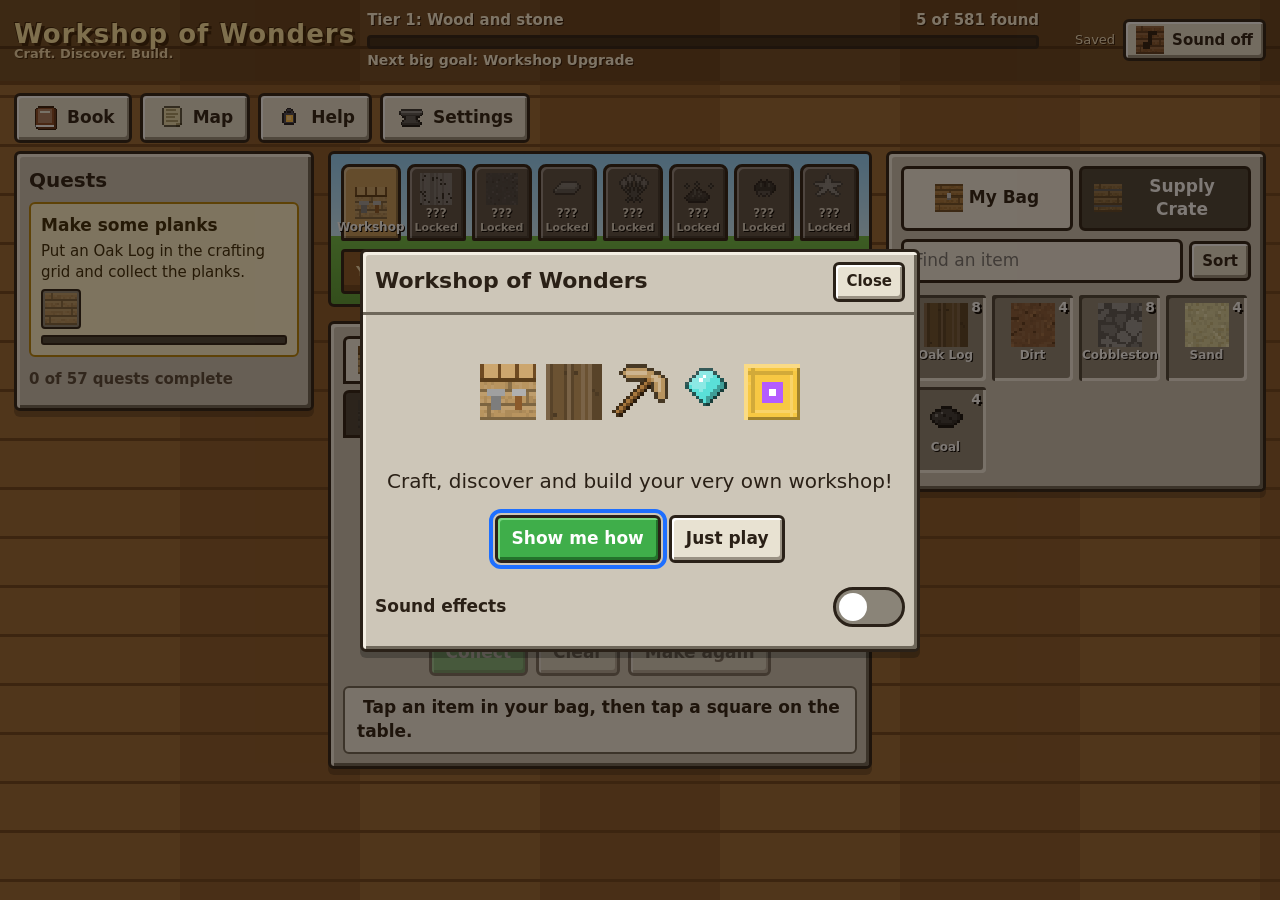
==== commit 4958a0bd: "Add Chip Shot mini golf collection (20 items) New src/data_golf.js with 20 original items and recipe" ====
--- a/docs/index.html
+++ b/docs/index.html
@@ -909,6 +909,107 @@
       '................', '......cccc......', '.....awwwwa.....', '.cccccccccccccc.',
       '.a3x3x3aaaaaaaa.', '.ax3x3aaaaaaaaa.', '.bbkkkbbbbkkkbb.', '...kgk....kgk...',
       '...kkk....kkk...', '................', '................', '................'],
+    // Chip Shot mini golf items
+    golf_ball: [
+      '................', '................', '................', '.....cccaaa.....',
+      '....cccabaaa....', '...ccabaaabaa...', '...ccaaabaaaa...', '..ccaabaaabaaa..',
+      '..cabaaabaaabb..', '..aaaabaaababb..', '...abaaabaabb...', '...aaabaaabbb...',
+      '....aaaabbbb....', '.....aaabbb.....', '................', '................'],
+    shiny_ball: [
+      '................', '................', '.............w..', '.....cccaaa.w.w.',
+      '....cccabaaa.w..', '...ccwbaaabaa...', '...cwaaabaaaa...', '..ccaabaaabaaa..',
+      '..cabaaabaaabb..', '..aaaabaaababb..', '...abaaabaabb...', '...aaabaaabbb...',
+      '....aaaabbbb....', '.....aaabbb.....', '................', '................'],
+    rainbow_ball: [
+      '................', '................', '................', '.....111111.....',
+      '....11111111....', '...222w222222...', '...3333333333...', '..333333333333..',
+      '..444444444444..', '..5555555w5555..', '...5555555555...', '...6666w66666...',
+      '....77777777....', '.....777777.....', '................', '................'],
+    fizzy_ball: [
+      '........2.......', '.....2.....2....', '........3.......', '...3.........3..',
+      '.......ca.......', '.....ccaaaa.....', '....ccaaaaaa....', '...ccawaaaaaa...',
+      '...caaaaaaaaa...', '...kkkkkkkkkk...', '...kkkkkkkkkk...', '...kkkkkkGkkk...',
+      '....kkkkkkkk....', '.....kkkkkk.....', '.......kk.......', '................'],
+    putter: [
+      '............kk..', '............kk..', '............kk..', '...........hH...',
+      '...........hH...', '..........hH....', '..........hH....', '.........hH.....',
+      '.........hH.....', '........hH......', '........hH......', '.......hH.......',
+      '..gggggggg......', '..GGGGGGGG......', '................', '................'],
+    potato_putter: [
+      '............kk..', '............kk..', '............kk..', '...........hH...',
+      '...........hH...', '..........hH....', '..........hH....', '.........hH.....',
+      '.........hH.....', '...aaabaaH......', '..aawbawaa......', '.aaakaakaba.....',
+      '.aabaaaabaa.....', '..baaaabab......', '...bbbbbb.......', '................'],
+    turf_patch: [
+      '................', '................', '................', '................',
+      '.mnnmmnnmmnnmmn.', '.mnnmmnnmmnnmmn.', '.mnnmmnnmmnnmmn.', '.mnnmmnnmmnnmmn.',
+      '.mnnmmnnmmnnmmn.', '.dddddddddddddd.', '.xxxxxxxxxxxxxx.', '.xzxxxzxxxzxxxx.',
+      '.zzzzzzzzzzzzzz.', '................', '................', '................'],
+    hole_flag: [
+      '................', '.......w11......', '.......w1111....', '.......w11111...',
+      '.......w111.....', '.......w1.......', '.......w........', '.......w........',
+      '.......w........', '....mmnwmmnn....', '..nnmmnwmmnnmm..', '.mnnmmnwkknnmmn.',
+      '.mnnmmnkkknnmmn.', '..nnmmnnmmnnmm..', '....mmnnmmnn....', '................'],
+    scorecard: [
+      '................', '................', '.bbbbbbbbbbb..11', '.bxxxxxxxxxb..3.',
+      '.bxxxxxxxxxb..3.', '.bbbbbbbbbbb.3..', '.baabaabaabb.3..', '.baabaabaabb3...',
+      '.bbbbbbbbbbb3...', '.baabaabaab3....', '.baabaabaab3....', '.bbbbbbbbb3b....',
+      '.baabaabaa3k....', '.bbbbbbbbbkb....', '................', '................'],
+    windmill: [
+      '..w..........w..', '...w........w...', '....w......w....', '.....w....w.....',
+      '......w11w......', '......1GG1......', '......1ww1......', '......whhw......',
+      '.....wHHHHw.....', '....whhhhhhw....', '...wHHHkkHHHw...', '....hhhkkhhh....',
+      '...HHHHkkHHHH...', '.mnnmmnnmmnnmmn.', '.dddddddddddddd.', '................'],
+    ramp: [
+      '................', '................', '................', '................',
+      '.............cc.', '............caa.', '..........ccaHh.', '........ccaahHh.',
+      '.......caahhhHh.', '.....ccahHhhhHh.', '....caahhHhhhHh.', '..ccaHhhhHhhhHh.',
+      '.caaHHHHHHHHHHH.', '.HHHHHHHHHHHHHH.', '................', '................'],
+    tunnel: [
+      '................', '................', '................', '.cccccccccccccc.',
+      '.abaaabaaabaaab.', '.abaaakkkkbaaab.', '.bbbbkkkkkkbbbb.', '.aaabkkkkkkabaa.',
+      '.aaakkkkkkkkbaa.', '.bbbbkkkkkkbbbb.', '.abaakkkkkkaaab.', '.abaaxxxxxxaaab.',
+      'mmnnmmnnmmnnmmnn', 'dddddddddddddddd', '................', '................'],
+    pond: [
+      '................', '................', '................', '................',
+      '.....dnnmmd.....', '...nmmHhmmnnm...', '..nnmxHhxzxnmm..', '.mnnxxHhzxxxmmn.',
+      '.mnxxxHhxxxxzmn.', '.mnxxxHhxxxzxmn.', '.mnnxzHhxxzxmmn.', '..nnmxHhxzxnmm..',
+      '...nmmHhmmnnm...', '.....dHhmmd.....', '................', '................'],
+    bunker: [
+      '................', '................', '................', '................',
+      '.....dnnmmd.....', '...nmmnnmmnnm...', '..nnmzyxxxxnmm..', '.mnnyxxzxxxxmmn.',
+      '.mnxxxxxxzxyxmn.', '.mnxzxxxxyxzxmn.', '.mnnxxzyxxxxmmn.', '..nnmyxxzxxnmm..',
+      '...nmmnnmmnnm...', '.....dnnmmd.....', '................', '................'],
+    pirate_ship: [
+      '................', '.......Hkwk.....', '.......Hkkk.....', '......wH........',
+      '.....wwH........', '....wwwH........', '...wwwwH........', '...wwwwH........',
+      '...wwwwH........', '.HHHHHHHHHHHH...', '..hhkhhhkhhh....', '...hhhhhhhh.....',
+      'mmnnmmnnmmnkkknn', 'mmnnmmnnmmnkkknn', 'dddddddddddddddd', '................'],
+    castle: [
+      '................', '..G11........G11', '..G1.........G1.', '..G..........G..',
+      '.a.a.......a.a..', '.caaa......caaa.', '.aaaab.b.b.aaaa.', '.ckabbbbbbbcaka.',
+      '.aaabbbbbbbbaaa.', '.caabbbkkbbcaaa.', '.aaabbkkkkbbaaa.', '.caabbkkkkbcaaa.',
+      '.aaabbkkkkbbaaa.', 'mmnnmmnnmmnnmmnn', 'dddddddddddddddd', '................'],
+    volcano: [
+      '........3.......', '.....x...x......', '.......3........', '................',
+      '......xxxx......', '......xxxa......', '.....bb3xxb.....', '....aaaxxaaa....',
+      '....bbbbbbbb....', '...aaaaaaaaaa...', '..aaaaaaaaaaaa..', '.bbbbbbbbbbbbbb.',
+      'aaaaaaaaaaaaaaaa', 'mmnnmmzzzznnmmnn', 'ddddddzzzzdddddd', '................'],
+    dinosaur: [
+      '................', '.......c.c......', '....cccccccc....', '...cccccccccc...',
+      '..aaawaaaawaaa..', '..aaakaaaakaaa..', '..aaaaaaaaaaaa..', '..aaaaaaaaaaaa..',
+      '...aawkwkwkwa...', '...aakkkkkkkaa..', '...aakkkkkkkaa..', '...aak11111kaa..',
+      '...aak11111kaa..', 'mmnnmmnnmmnnmmnn', 'dddddddddddddddd', '................'],
+    trophy: [
+      '.......zz.......', '......zzxx......', '......zxxx......', '......xxxx......',
+      '.......xx.......', '...caaaaaaaab...', '.a.caawaaaaab.a.', '.a..cwaaaaab..a.',
+      '.....caaaab.....', '......caab......', '.......xx.......', '.......xx.......',
+      '....zzzzzzzz....', '...xxxxxxxxxx...', '...yyyyyyyyyy...', '................'],
+    chip_shot_icon: [
+      '................', '...........w11..', '...........w1111', '...........w111.',
+      '...........w1...', '...........w....', '....ww.....w....', '...wwwg....w....',
+      '..wwwggg...w....', '..wwgggg...w....', '..nggggnmmnwmm..', '.mnnggnnmmnwmmn.',
+      'mmnnmmnnmkkwkmnn', '.mnnmmnnmmnnmmn.', '..nnmmnnmmnnmm..', '................'],
     heart: [
       '................', '................', '................', '...aaa...aaa....',
       '..acwaa.aaaab...', '..acaaaaaaaab...', '..aaaaaaaaaab...', '...aaaaaaaab....',
@@ -1355,7 +1456,8 @@
 
   // ---------- core renderer: returns array of 256 hex colors / null ----------
   var DEF = { h: '#a8783e', H: '#6e4a22', w: '#ffffff', k: '#26201c', g: '#c8c8c8', G: '#5a5a5a',
-    '1': '#e8403a', '2': '#f39a2e', '3': '#f7d94a', '4': '#5fc04a', '5': '#3ab3da', '6': '#4a5ad8', '7': '#a04ad8' };
+    '1': '#e8403a', '2': '#f39a2e', '3': '#f7d94a', '4': '#5fc04a', '5': '#3ab3da', '6': '#4a5ad8', '7': '#a04ad8',
+    m: '#7ad858', n: '#4fb03a', d: '#7a5230' }; // m/n grass stripes, d dirt edge (mini golf turf)
 
   function palette(spec) {
     var a = spec.a || '#9a9a9a';
@@ -1461,7 +1563,7 @@
     ['building', 'Building blocks'], ['metals_gems', 'Metals and gems'], ['farming_food', 'Farming and food'],
     ['animals', 'Animals and creatures'], ['transport', 'Transportation'], ['machinery', 'Machinery'],
     ['armor', 'Armor and equipment'], ['magic', 'Potions and magic'], ['legendary', 'Legendary creations'],
-    ['jump_man', 'Jump Man'], ['spicy_wheels', 'Spicy Wheels']
+    ['jump_man', 'Jump Man'], ['spicy_wheels', 'Spicy Wheels'], ['chip_shot', 'Chip Shot']
   ];
   D.tiers = [
     null,
@@ -2426,6 +2528,98 @@
   shaped('diamond_toy_car', 1, ['DDD', 'DGD', '.D.'], { D: 'diamond', G: 'golden_toy_car' }, { orig: true, msg: 'The Diamond Toy Car! The rarest car of all!' });
 })(typeof window !== 'undefined' ? (window.WOW = window.WOW || {}) : (globalThis.WOW = globalThis.WOW || {}));
 
+/* ---- data_golf.js ---- */
+/* Workshop of Wonders - Chip Shot expansion: mini golf gear, obstacles, themed holes and rare golf treasures.
+   All 20 items are original content and live in the 'chip_shot' book collection. */
+(function (W) {
+  'use strict';
+  const D = W.Data, b = D.build, item = b.item, shaped = b.shaped;
+  const O = { orig: true };
+  const CAT = 'chip_shot';
+  // An item's tier is the highest tier among its ingredients, so it unlocks with them.
+  const tierOf = function (ids) { return Math.max.apply(null, ids.map(function (id) { return D.items[id].tier; })); };
+  const golf = function (id, name, tpl, colors, desc, ingredients) {
+    item(id, name, CAT, tierOf(ingredients), Object.assign({ t: tpl }, colors), desc, [CAT, 'golf', 'original'], O);
+  };
+  const GRASS = { a: '#4fb03a', c: '#7ad858', b: '#2e7a24' };
+
+  D.collections = D.collections || {};
+  D.collections[CAT] = {
+    name: 'Chip Shot',
+    description: 'Grab your putter and get ready for tiny adventures! Build crazy obstacles, explore wild mini golf courses, and discover legendary golfing treasures!',
+    icon: { t: 'chip_shot_icon' },
+    masterTitle: '⛳ CHIP SHOT CHAMPION! 🏆',
+    masterText: 'You\'ve conquered every obstacle, mastered every miniature hole, and earned your place among the mini golf legends!',
+    badge: 'Chip Shot Champion'
+  };
+
+  // ---------- golf basics ----------
+  golf('golf_ball', 'Golf Ball', 'golf_ball', { a: '#f2f2ea', c: '#ffffff', b: '#c4c4bc' }, 'A tiny white golf ball with little dimples.', ['white_wool', 'snowball']);
+  shaped('golf_ball', 4, ['.W.', 'WSW', '.W.'], { W: 'white_wool', S: 'snowball' }, { orig: true, msg: 'Golf Balls! Ready to putt.' });
+
+  golf('putter', 'Putter', 'putter', {}, 'A little club for tapping the ball.', ['stick', 'iron_ingot']);
+  shaped('putter', 1, ['.S', '.S', 'IS'], { S: 'stick', I: 'iron_ingot' }, O);
+
+  golf('putting_green', 'Putting Green', 'turf_patch', { x: '#8a5a30' }, 'Soft green grass for a golf course.', ['green_wool', 'dirt']);
+  shaped('putting_green', 4, ['GGG', 'DDD'], { G: 'green_wool', D: 'dirt' }, O);
+
+  golf('golf_hole_flag', 'Golf Hole and Flag', 'hole_flag', {}, 'A hole with a red flag. Aim here!', ['red_wool', 'stick', 'putting_green', 'golf_ball']);
+  shaped('golf_hole_flag', 1, ['.R.', '.S.', 'PBP'], { R: 'red_wool', S: 'stick', P: 'putting_green', B: 'golf_ball' }, { orig: true, msg: 'A Golf Hole and Flag! Now build a course.' });
+
+  golf('scorecard', 'Scorecard', 'scorecard', { a: '#f4ecd0', b: '#b8a888', x: '#4fb03a' }, 'Write down your score with the tiny pencil.', ['paper', 'ink_sac', 'feather']);
+  shaped('scorecard', 1, ['PPP', '.I.', '.F.'], { P: 'paper', I: 'ink_sac', F: 'feather' }, O);
+
+  // ---------- course obstacles ----------
+  golf('windmill_obstacle', 'Windmill Obstacle', 'windmill', {}, 'A little windmill. Its blades go round and round.', ['oak_planks', 'iron_ingot', 'putting_green']);
+  shaped('windmill_obstacle', 1, ['.P.', 'PIP', 'GGG'], { P: 'oak_planks', I: 'iron_ingot', G: 'putting_green' }, O);
+
+  golf('golf_ramp', 'Ramp', 'ramp', { a: '#4fb03a', c: '#7ad858' }, 'A green ramp. Up and over!', ['oak_slab', 'putting_green']);
+  shaped('golf_ramp', 2, ['..S', '.SS', 'GGG'], { S: 'oak_slab', G: 'putting_green' }, O);
+
+  golf('golf_loop', 'Golf Loop-the-Loop', 'track_loop', GRASS, 'A big green loop. The ball rolls upside down!', ['golf_ramp', 'putting_green']);
+  shaped('golf_loop', 1, ['RGR', 'R.R', '.G.'], { R: 'golf_ramp', G: 'putting_green' }, O);
+
+  golf('golf_tunnel', 'Tunnel', 'tunnel', { a: '#9a9a9a', b: '#6a6a6a', c: '#c0c0c0', x: '#4fb03a' }, 'A stone tunnel. Roll the ball through!', ['stone_bricks', 'putting_green']);
+  shaped('golf_tunnel', 1, ['BBB', 'B.B', 'GGG'], { B: 'stone_bricks', G: 'putting_green' }, O);
+
+  golf('water_hazard', 'Water Hazard', 'pond', { x: '#3a8ad8', z: '#8ac8f0' }, 'A little pond with a bridge. Try not to splash!', ['water_bucket', 'putting_green', 'blue_wool', 'dirt']);
+  shaped('water_hazard', 1, ['.W.', 'GBG', 'DDD'], { W: 'water_bucket', G: 'putting_green', B: 'blue_wool', D: 'dirt' }, { orig: true, rem: [{ itemId: 'bucket', quantity: 1 }], msg: 'A Water Hazard! The empty bucket goes back in your bag.' });
+
+  golf('sand_trap', 'Sand Trap', 'bunker', { x: '#e8d090', z: '#f4e4b0', y: '#c8a860' }, 'A patch of soft sand. Watch out!', ['sand', 'putting_green', 'dirt']);
+  shaped('sand_trap', 1, ['.S.', 'GSG', 'DDD'], { S: 'sand', G: 'putting_green', D: 'dirt' }, O);
+
+  // ---------- themed holes ----------
+  golf('pirate_ship_hole', 'Pirate Ship Hole', 'pirate_ship', {}, 'A golf hole on a little pirate ship. Ahoy!', ['white_wool', 'oak_planks', 'stick', 'putting_green', 'golf_hole_flag']);
+  shaped('pirate_ship_hole', 1, ['.W.', 'PSP', 'GHG'], { W: 'white_wool', P: 'oak_planks', S: 'stick', G: 'putting_green', H: 'golf_hole_flag' }, O);
+
+  golf('castle_hole', 'Castle Hole', 'castle', { a: '#a0a0a0', b: '#7a7a7a', c: '#c8c8c8' }, 'Putt the ball through the castle gate.', ['stone_bricks', 'golf_tunnel', 'putting_green', 'golf_hole_flag']);
+  shaped('castle_hole', 1, ['B.B', 'BTB', 'GHG'], { B: 'stone_bricks', T: 'golf_tunnel', G: 'putting_green', H: 'golf_hole_flag' }, O);
+
+  // The game has no Lava Bucket, Blackstone or Magma Block, so Magma Cream, Obsidian and a Campfire stand in.
+  golf('volcano_hole', 'Volcano Hole', 'volcano', { a: '#4a3a3a', b: '#2a2020', x: '#f39a2e', z: '#d8b878' }, 'A golf hole by a tiny glowing volcano.', ['magma_cream', 'obsidian', 'campfire', 'putting_green', 'golf_hole_flag']);
+  shaped('volcano_hole', 1, ['.M.', 'OCO', 'GHG'], { M: 'magma_cream', O: 'obsidian', C: 'campfire', G: 'putting_green', H: 'golf_hole_flag' }, O);
+
+  // The game has no Dragon Head, so a Bone Block sits in the middle too.
+  golf('dinosaur_hole', 'Dinosaur Hole', 'dinosaur', { a: '#5cc040', c: '#8ae070' }, 'Putt the ball into a friendly dino\'s mouth!', ['bone_block', 'green_wool', 'putting_green', 'golf_hole_flag']);
+  shaped('dinosaur_hole', 1, ['.B.', 'WBW', 'GHG'], { B: 'bone_block', W: 'green_wool', G: 'putting_green', H: 'golf_hole_flag' }, O);
+
+  // ---------- rare golf treasures ----------
+  golf('golden_golf_ball', 'Golden Golf Ball', 'shiny_ball', { a: '#f7c843', c: '#fff0a0', b: '#c8901a' }, 'A shiny gold golf ball. So rare!', ['gold_ingot', 'golf_ball']);
+  shaped('golden_golf_ball', 1, ['GGG', 'GBG', '.G.'], { G: 'gold_ingot', B: 'golf_ball' }, { orig: true, msg: 'A Golden Golf Ball! It sparkles in the sun.' });
+
+  golf('fizzy_golf_ball', 'Fizzy Golf Ball', 'fizzy_ball', { a: '#d8302a', c: '#f06a5a' }, 'A red and black ball that fizzes with sparkles. Just for fun!', ['gunpowder', 'golf_ball', 'tnt']);
+  shaped('fizzy_golf_ball', 1, ['.P.', 'PBP', '.T.'], { P: 'gunpowder', B: 'golf_ball', T: 'tnt' }, { orig: true, msg: 'A Fizzy Golf Ball! Fizz, pop, sparkle!' });
+
+  golf('rainbow_golf_ball', 'Rainbow Golf Ball', 'rainbow_ball', {}, 'A golf ball with every color of the rainbow.', ['red_dye', 'golf_ball']);
+  shaped('rainbow_golf_ball', 1, ['ROY', 'GBL', 'PWK'], { R: 'red_dye', O: 'orange_dye', Y: 'yellow_dye', G: 'green_dye', B: 'golf_ball', L: 'blue_dye', P: 'purple_dye', W: 'white_dye', K: 'black_dye' }, O);
+
+  golf('potato_putter', 'Potato Putter', 'potato_putter', { a: '#c8a060', b: '#9a7840' }, 'A putter with a potato on the end. So silly!', ['potato', 'putter', 'stick']);
+  shaped('potato_putter', 1, ['P', 'U', 'S'], { P: 'potato', U: 'putter', S: 'stick' }, { orig: true, msg: 'A Potato Putter! Who put a potato on it?' });
+
+  golf('diamond_golf_trophy', 'Diamond Golf Trophy', 'trophy', { a: '#5fe0e8', c: '#c8fbff', b: '#2a9aa8', x: '#f7c843', z: '#fff0a0' }, 'The greatest golf prize of all!', ['diamond', 'golden_golf_ball', 'gold_ingot']);
+  shaped('diamond_golf_trophy', 1, ['DDD', 'DBD', '.G.'], { D: 'diamond', B: 'golden_golf_ball', G: 'gold_ingot' }, { orig: true, msg: 'The Diamond Golf Trophy! You are a golf legend!' });
+})(typeof window !== 'undefined' ? (window.WOW = window.WOW || {}) : (globalThis.WOW = globalThis.WOW || {}));
+
 /* ---- engine.js ---- */
 /* Workshop of Wonders - game engine. Pure game logic with no DOM access.
    All crafting, hints, quests and unlocks read from WOW.Data. */
@@ -2434,7 +2628,7 @@
   const D = W.Data;
   const E = W.Engine = {};
   const SCHEMA_VERSION = 2;
-  const GAME_VERSION = '1.2.0';
+  const GAME_VERSION = '1.2.1';
   E.SCHEMA_VERSION = SCHEMA_VERSION; E.GAME_VERSION = GAME_VERSION;
   const STATION_ITEM = { smelting: 'furnace', brewing: 'brewing_stand', smithing: 'smithing_table' };
   E.STATION_ITEM = STATION_ITEM;
@@ -2517,7 +2711,7 @@
     building: 'It is a building block or decoration.', metals_gems: 'It is made of metal or gems.', farming_food: 'It is food or comes from the farm.',
     animals: 'It has to do with animals or creatures.', transport: 'It helps you travel.', machinery: 'It is part of a machine.',
     armor: 'It is armor or adventure gear.', magic: 'It is magical.', legendary: 'It is a legendary creation.',
-    jump_man: 'It is a Jump Man thing.', spicy_wheels: 'It is a toy car or a piece of toy track.'
+    jump_man: 'It is a Jump Man thing.', spicy_wheels: 'It is a toy car or a piece of toy track.', chip_shot: 'It is part of a mini golf course.'
   };
   function rarest(r) {
     let best = null, bt = -1;
